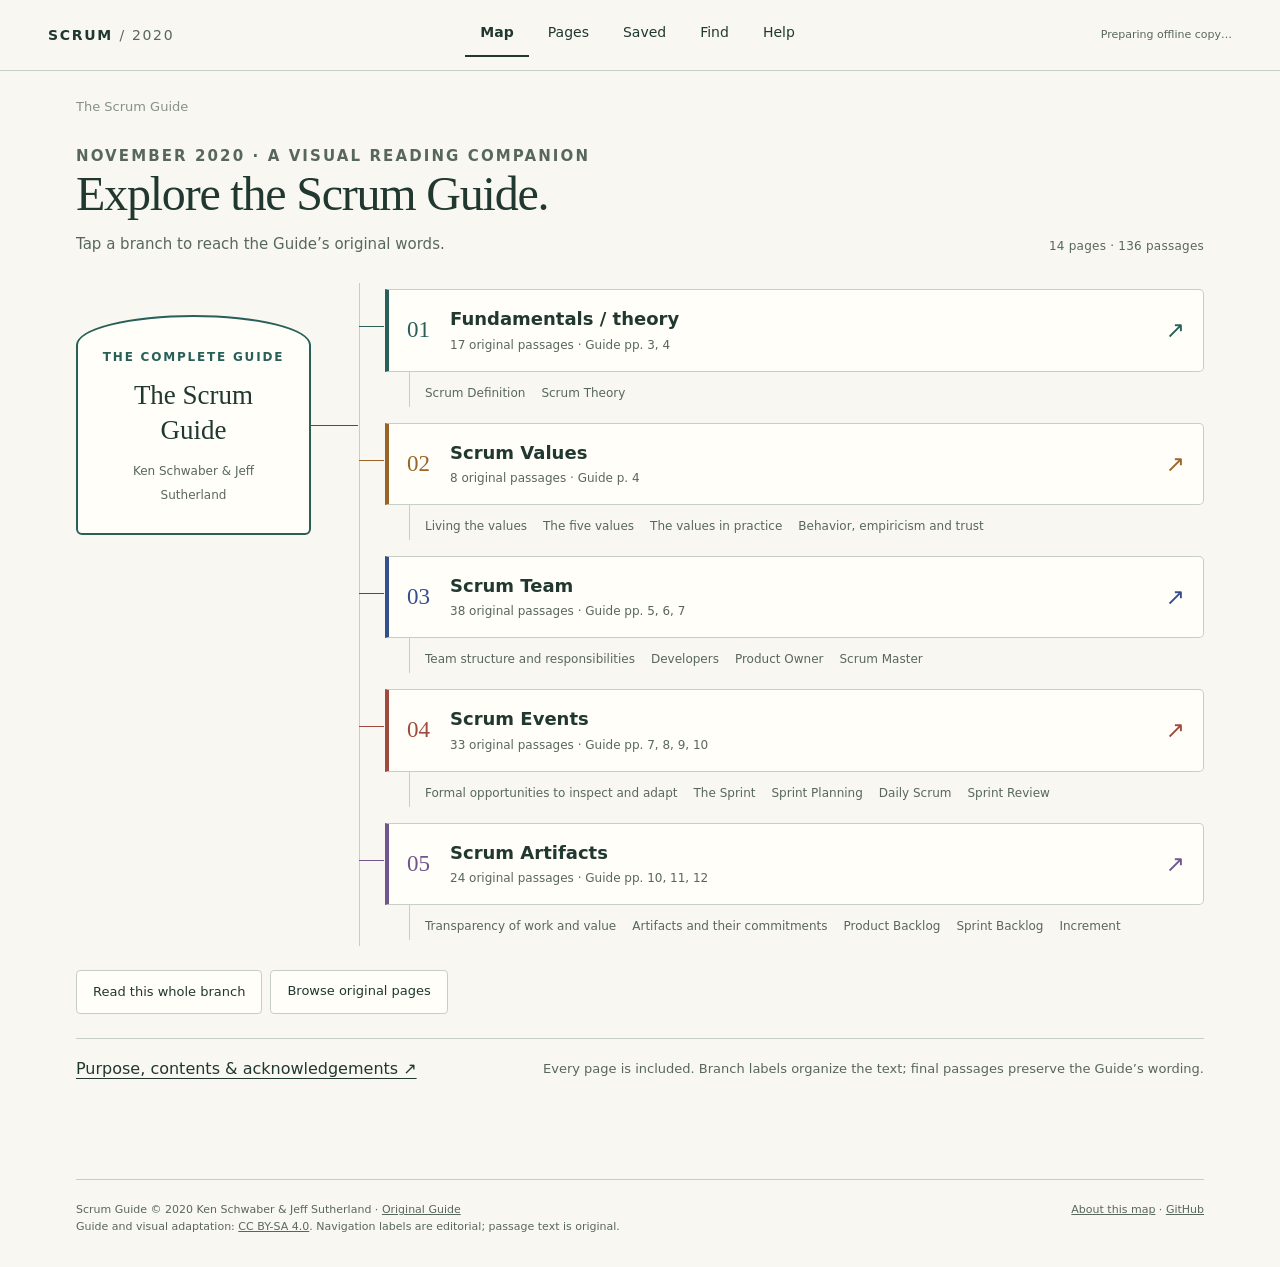
==== index.html @ f44b2cea "Publish complete Scrum Guide mind map with offline study notes" ====
<!doctype html><html lang="en"><head><meta charset="utf-8"><meta name="viewport" content="width=device-width,initial-scale=1"><meta name="theme-color" content="#20382f"><meta name="description" content="Explore every paragraph of the November 2020 Scrum Guide through a visual mind map. Save passages and notes on your phone."><title>The Scrum Guide · Mind map</title><link rel="icon" href="icon.svg" type="image/svg+xml"><link rel="manifest" href="manifest.webmanifest"><style>:root{--ink:#20382f;--muted:#58675e;--paper:#f8f7f1;--line:#c7cfc5;--accent:#286059;--white:#fffef9;font-family:system-ui,-apple-system,BlinkMacSystemFont,"Segoe UI",sans-serif;color:var(--ink);background:var(--paper);font-synthesis:none}*{box-sizing:border-box}body{margin:0;font-size:16px;line-height:1.5}a{color:inherit;text-decoration:none}button,input,textarea{font:inherit}button,a,summary{-webkit-tap-highlight-color:transparent}button,.button{cursor:pointer;min-height:44px;padding:10px 16px;background:var(--white);color:var(--ink);border:1px solid var(--line);border-radius:4px}button:hover,.button:hover{background:#edf1e9}button:disabled{opacity:.5;cursor:default}a:focus-visible,button:focus-visible,summary:focus-visible,input:focus-visible,textarea:focus-visible{outline:3px solid #d89832;outline-offset:3px}header{background:var(--paper);border-bottom:1px solid var(--line);position:sticky;top:0;z-index:5}.topbar{max-width:1240px;margin:auto;padding:13px 28px;display:flex;gap:24px;align-items:center;justify-content:space-between}.brand{font-weight:760;letter-spacing:.12em;font-size:14px;white-space:nowrap}.brand span{font-weight:400;color:var(--muted)}nav{display:flex;gap:4px}nav a{padding:9px 15px;font-size:14px;border-bottom:2px solid transparent;min-height:44px}nav a.active{border-color:var(--ink);font-weight:700}.status{font-size:11px;white-space:nowrap;color:var(--muted)}main{max-width:1184px;margin:auto;padding:26px 28px 80px;min-height:75vh}.breadcrumbs{display:flex;gap:8px;align-items:center;flex-wrap:wrap;color:var(--muted);font-size:13px;margin-bottom:28px}.breadcrumbs a{padding:5px 0;text-decoration:underline;text-underline-offset:3px}.breadcrumbs span{opacity:.7}.eyebrow{text-transform:uppercase;letter-spacing:.14em;font-size:11px;font-weight:750;color:var(--accent);margin:0 0 10px}h1,h2,h3,p{margin-top:0}h1{font-family:Georgia,"Times New Roman",serif;font-weight:400;font-size:clamp(30px,4vw,48px);line-height:1.12;margin-bottom:12px;letter-spacing:-.025em}h2{font-size:22px;line-height:1.3;font-weight:650}h3{font-size:17px;line-height:1.35}p{margin-bottom:16px}.intro{display:flex;justify-content:space-between;align-items:flex-end;gap:28px;margin-bottom:28px}.intro p{color:var(--muted);max-width:600px;margin-bottom:0;font-size:15px}.small{font-size:13px;color:var(--muted)}.meta{font-size:12px;letter-spacing:.02em;color:var(--muted)}.map{display:grid;grid-template-columns:235px 1fr;align-items:start;gap:48px;position:relative}.hub{position:sticky;top:110px;border:2px solid var(--accent);padding:27px 22px;background:var(--white);border-radius:50% 50% 6px 6px / 30px 30px 6px 6px;text-align:center;margin-top:32px}.hub::after{content:"";position:absolute;top:50%;left:100%;width:49px;border-top:1px solid var(--accent)}.hub h2{font-family:Georgia,serif;font-size:27px;font-weight:400;margin:10px 0}.hub .sub{font-size:12px;color:var(--muted)}.hub-number{font-size:12px;letter-spacing:.15em;font-weight:700;color:var(--accent)}.limbs{border-left:1px solid var(--line);padding:6px 0 6px 25px;display:grid;gap:16px;position:relative}.limb{position:relative;min-width:0;--branch:var(--accent)}.limb::before{content:"";position:absolute;width:25px;left:-26px;top:33px;border-top:1px solid var(--branch)}.node{display:flex;gap:16px;align-items:center;background:var(--white);border:1px solid var(--line);border-left:4px solid var(--branch);padding:17px 18px;min-height:70px;transition:background .15s;border-radius:0 5px 5px 0}.node:hover{background:#edf1e9}.node-title{display:block;font-size:18px;font-weight:650;line-height:1.3}.node-meta{display:block;font-size:12px;color:var(--muted);margin-top:5px}.node .arrow{margin-left:auto;color:var(--branch);font-size:23px;flex:none}.node-num{font-family:Georgia,serif;font-size:23px;color:var(--branch);min-width:27px}.preview{display:flex;gap:0 16px;flex-wrap:wrap;border-left:1px solid var(--line);margin-left:24px;padding:8px 0 0 15px}.preview a{font-size:12px;color:var(--muted);padding:4px 0;border-bottom:1px solid transparent}.preview a:hover{border-color:currentColor}.toolbar{display:flex;flex-wrap:wrap;gap:8px;align-items:center;margin:24px 0}.toolbar button,.toolbar .button{font-size:13px}.toolbar .primary{background:var(--ink);color:white;border-color:var(--ink)}.aside-link{padding:18px 0;margin-top:24px;border-top:1px solid var(--line);display:flex;justify-content:space-between;gap:20px;align-items:center}.aside-link a{text-decoration:underline;text-underline-offset:4px}.aside-link p{margin:0;max-width:700px}.reading{max-width:800px;margin:0 auto}.quote{margin:20px 0 24px;border-left:3px solid var(--accent);padding:26px 28px;background:var(--white);font-family:Georgia,"Times New Roman",serif;font-size:22px;line-height:1.65;white-space:pre-line;overflow-wrap:anywhere}.quote.frontmatter{font-family:inherit;font-size:15px;line-height:1.75}.source-line{display:flex;align-items:center;justify-content:space-between;gap:15px;flex-wrap:wrap;font-size:12px;color:var(--muted);margin:18px 0}.source-line a{text-decoration:underline;text-underline-offset:3px}.leaf-flow{display:flex;gap:8px;justify-content:space-between;margin:28px 0}.leaf-flow a{font-size:13px}.note-box{border-top:1px solid var(--line);padding-top:24px;margin-top:26px}.note-box label{display:block;font-size:15px;font-weight:650;margin:0 0 9px}textarea{width:100%;min-height:115px;resize:vertical;padding:14px;border:1px solid var(--line);border-radius:4px;color:var(--ink);background:var(--white);line-height:1.5}.note-box .small{margin:8px 0}.readall{margin-top:24px}.readall details{border-left:1px solid var(--line);padding-left:18px;margin:12px 0}.readall summary{cursor:pointer;font-weight:650;min-height:44px;padding:10px 0;color:var(--accent)}.readall .quote{font-size:18px;margin:12px 0;padding:18px 22px}.readall h3{margin:15px 0 5px}.passage{padding:10px 0 18px}.passage .source-line{margin:8px 0}.page-grid{display:grid;grid-template-columns:repeat(4,1fr);gap:12px;margin:28px 0}.page-grid a{border:1px solid var(--line);background:var(--white);min-height:95px;padding:18px;display:flex;flex-direction:column;justify-content:space-between}.page-grid strong{font:32px Georgia,serif}.page-grid span{font-size:12px;color:var(--muted)}.page-text{font-family:Georgia,serif;font-size:18px;line-height:1.7;white-space:pre-wrap;overflow-wrap:anywhere;background:var(--white);padding:25px;border-top:2px solid var(--accent)}.saved-row{border-top:1px solid var(--line);padding:20px 0}.saved-row a{text-decoration:underline;text-underline-offset:3px}.saved-row p{white-space:pre-wrap;margin:12px 0 0}.saved-row .note{color:var(--accent);background:#eef2e9;padding:14px}.saved-row .excerpt{font-family:Georgia,serif;font-size:17px}.searchbox{display:flex;gap:10px;margin:24px 0}input[type=search]{width:100%;min-height:52px;padding:12px 15px;border:1px solid var(--line);background:var(--white);border-radius:4px}.notice{padding:16px 18px;border-left:3px solid var(--accent);background:#eef2e9;font-size:14px;max-width:850px}.footer{border-top:1px solid var(--line);max-width:1128px;margin:0 auto;padding:22px 0 32px;font-size:11px;color:var(--muted);display:flex;gap:20px;justify-content:space-between}.footer p{margin:0;max-width:750px}.footer a{text-decoration:underline}.help details{border-bottom:1px solid var(--line);padding:18px 0}.help summary{cursor:pointer;font-weight:650;min-height:40px}.help p{font-size:15px;max-width:800px}.help a{text-decoration:underline}.toast{position:fixed;bottom:20px;left:50%;transform:translateX(-50%);max-width:90vw;padding:13px 20px;background:var(--ink);color:white;border-radius:5px;z-index:10;font-size:14px}.empty{padding:35px 0}.visually-hidden{position:absolute;width:1px;height:1px;overflow:hidden;clip:rect(0,0,0,0)}[hidden]{display:none!important}
@media(min-width:950px){.home-map .preview{display:flex}.home-map .node{min-height:76px}.home-map .limb::before{top:37px}}
@media(max-width:700px){.topbar{padding:9px 15px;gap:10px;flex-wrap:wrap}.brand{font-size:12px}.topbar .status{margin-left:auto}nav{order:3;width:100%;justify-content:space-between}nav a{padding:8px 12px;font-size:13px}main{padding:20px 18px 50px}.breadcrumbs{font-size:11px;gap:6px;margin-bottom:23px}h1{font-size:34px}.intro{display:block;margin-bottom:20px}.intro p{font-size:14px}.map{display:block}.hub{position:relative;top:auto;margin:0 0 0 24px;padding:17px 20px;text-align:left;border-radius:3px;max-width:none}.hub::after{top:100%;left:22px;height:22px;width:0;border-left:1px solid var(--accent);border-top:0}.hub h2{font-size:23px;margin:3px 0}.hub-number{font-size:10px}.limbs{margin:21px 0 0 46px;padding-left:21px;gap:14px}.limb::before{left:-22px;width:21px;top:29px}.node{padding:13px 12px;gap:10px;min-height:62px}.node-title{font-size:16px}.node-num{font-size:19px;min-width:22px}.node-meta{font-size:11px}.preview{margin-left:12px;padding:5px 0 0 12px;gap:0 12px}.preview a{font-size:11px;padding:4px 0}.quote{padding:20px 20px;font-size:20px;line-height:1.65}.aside-link{display:block}.aside-link p{margin-top:9px}.page-grid{grid-template-columns:repeat(3,1fr);gap:8px}.page-grid a{min-height:84px;padding:12px}.page-grid strong{font-size:27px}.page-text{font-size:17px;padding:18px;line-height:1.65}.footer{margin:0 18px;padding-bottom:28px;display:block}.footer>p+div{margin-top:12px}.source-line{gap:8px}.readall details{padding-left:12px}.readall .quote{padding:15px;font-size:18px}.leaf-flow{gap:12px}.leaf-flow a{flex:1}.toolbar{gap:7px}.toolbar button,.toolbar .button{padding:10px 12px}.intro .meta{display:block;margin-top:12px}}
@media(prefers-reduced-motion:reduce){*{scroll-behavior:auto!important;transition:none!important}}@media print{header,.breadcrumbs,.toolbar,.note-box,.leaf-flow,.footer,.source-line button,.source-line a,.toast{display:none!important}body{background:white;color:#111}main{padding:0;max-width:none}.quote{background:white;font-size:12pt;break-inside:avoid;padding:8pt 14pt;margin:8pt 0}.readall details{display:block;border-color:#aaa}.readall summary{font-size:14pt;list-style:none}.readall .quote{font-size:11pt}.passage{break-inside:avoid}h1{font-size:28pt}.map{display:block}.hub{position:static}.limbs{margin-left:25pt}.node{break-inside:avoid}.page-text{font-size:11pt}a{text-decoration:none}}

@media(max-width:700px){.home-intro .eyebrow{display:none}.home-intro h1{font-size:29px}.home-intro{margin-bottom:17px}.home-map .hub{padding:12px 16px}.home-map .hub-number,.home-map .sub,.home-map .preview{display:none}.home-map .node-num{font-size:17px;min-width:18px}.home-map .node-title{font-size:16px}.home-map .limbs{margin-left:23px;padding-left:18px;gap:11px}.home-map .hub{margin-left:3px}.home-map .hub::after{left:19px}.home-map .limb::before{width:18px;left:-19px}.home-map .node-meta{font-size:10px}.home-map .node{gap:8px;padding:11px 10px}.home-map .hub h2{font-size:22px}main:has(.home-map)>.breadcrumbs{display:none}}
</style></head><body><header><div class="topbar"><a href="#home" class="brand">SCRUM <span>/ 2020</span></a><nav aria-label="Main navigation"><a href="#home">Map</a><a href="#pages">Pages</a><a href="#saved">Saved<span id="saved-count"></span></a><a href="#search">Find</a><a href="#help">Help</a></nav><span class="status" id="offline-status" role="status">Preparing offline copy…</span></div></header><main id="main" tabindex="-1"></main><noscript><p>This mind map needs JavaScript. <a href="https://scrumguides.org/scrum-guide.html">Read the official Guide here.</a></p></noscript><footer class="footer"><p>Scrum Guide © 2020 Ken Schwaber & Jeff Sutherland · <a href="https://scrumguides.org/">Original Guide</a><br>Guide and visual adaptation: <a href="https://creativecommons.org/licenses/by-sa/4.0/">CC BY-SA 4.0</a>. Navigation labels are editorial; passage text is original.</p><div><a href="#help">About this map</a> · <a href="https://github.com/himansh1/scrum-guide-map">GitHub</a></div></footer><input type="file" id="import-file" accept="application/json,.json" hidden><div id="toast" class="toast" role="status" hidden></div><script type="application/json" id="guide-data">{"nodes":{"b012":{"id":"b012","title":"A lightweight framework for complex problems","text":"Scrum is a lightweight framework that helps people, teams and organizations generate value through adaptive solutions for complex problems.","pages":[3],"refs":["b012"],"kind":"text","parent":"scrum-definition","color":"#286059","leafCount":1},"b013":{"id":"b013","title":"The Scrum Master’s environment","text":"In a nutshell, Scrum requires a Scrum Master to foster an environment where:","pages":[3],"refs":["b013"],"kind":"text","parent":"scrum-in-a-nutshell","color":"#286059","leafCount":1},"b014":{"id":"b014","title":"1 · Order the Product Backlog","text":"1. A Product Owner orders the work for a complex problem into a Product Backlog.","pages":[3],"refs":["b014"],"kind":"text","parent":"scrum-in-a-nutshell","color":"#286059","leafCount":1},"b015":{"id":"b015","title":"2 · Create an Increment in a Sprint","text":"2. The Scrum Team turns a selection of the work into an Increment of value during a Sprint.","pages":[3],"refs":["b015"],"kind":"text","parent":"scrum-in-a-nutshell","color":"#286059","leafCount":1},"b016":{"id":"b016","title":"3 · Inspect and adjust","text":"3. The Scrum Team and its stakeholders inspect the results and adjust for the next Sprint.","pages":[3],"refs":["b016"],"kind":"text","parent":"scrum-in-a-nutshell","color":"#286059","leafCount":1},"b017":{"id":"b017","title":"4 · Repeat","text":"4. Repeat","pages":[3],"refs":["b017"],"kind":"text","parent":"scrum-in-a-nutshell","color":"#286059","leafCount":1},"scrum-in-a-nutshell":{"id":"scrum-in-a-nutshell","title":"Scrum in a nutshell","children":["b013","b014","b015","b016","b017"],"refs":[],"parent":"scrum-definition","color":"#286059","pages":[3],"leafCount":5},"b018":{"id":"b018","title":"Simple and purposefully incomplete","text":"Scrum is simple. Try it as is and determine if its philosophy, theory, and structure help to achieve goals and create value. The Scrum framework is purposefully incomplete, only defining the parts required to implement Scrum theory. Scrum is built upon by the collective intelligence of the people using it. Rather than provide people with detailed instructions, the rules of Scrum guide their relationships and interactions.","pages":[3],"refs":["b018"],"kind":"text","parent":"scrum-definition","color":"#286059","leafCount":1},"b019":{"id":"b019","title":"Processes, techniques and methods","text":"Various processes, techniques and methods can be employed within the framework. Scrum wraps around existing practices or renders them unnecessary. Scrum makes visible the relative efficacy of current management, environment, and work techniques, so that improvements can be made.","pages":[3],"refs":["b019"],"kind":"text","parent":"scrum-definition","color":"#286059","leafCount":1},"scrum-definition":{"id":"scrum-definition","title":"Scrum Definition","children":["b012","scrum-in-a-nutshell","b018","b019"],"refs":["b011"],"parent":"fundamentals","color":"#286059","pages":[3],"leafCount":8},"b021":{"id":"b021","title":"Empiricism and lean thinking","text":"Scrum is founded on empiricism and lean thinking. Empiricism asserts that knowledge comes from experience and making decisions based on what is observed. Lean thinking reduces waste and focuses on the essentials.","pages":[3],"refs":["b021"],"kind":"text","parent":"scrum-theory","color":"#286059","leafCount":1},"b022":{"id":"b022","title":"Iterative and incremental work","text":"Scrum employs an iterative, incremental approach to optimize predictability and to control risk. Scrum engages groups of people who collectively have all the skills and expertise to do the work and share or acquire such skills as needed.","pages":[3],"refs":["b022"],"kind":"text","parent":"scrum-theory","color":"#286059","leafCount":1},"b023":{"id":"b023","title":"Events and the three pillars","text":"Scrum combines four formal events for inspection and adaptation within a containing event, the Sprint. These events work because they implement the empirical Scrum pillars of transparency, inspection, and adaptation.","pages":[3],"refs":["b023"],"kind":"text","parent":"scrum-theory","color":"#286059","leafCount":1},"b025":{"id":"b025","title":"Visibility of work and artifacts","text":"The emergent process and work must be visible to those performing the work as well as those receiving the work. With Scrum, important decisions are based on the perceived state of its three formal artifacts. Artifacts that have low transparency can lead to decisions that diminish value and increase risk.","pages":[3],"refs":["b025"],"kind":"text","parent":"transparency","color":"#286059","leafCount":1},"b026":{"id":"b026","title":"Transparency enables inspection","text":"Transparency enables inspection. Inspection without transparency is misleading and wasteful.","pages":[4],"refs":["b026"],"kind":"text","parent":"transparency","color":"#286059","leafCount":1},"transparency":{"id":"transparency","title":"Transparency","children":["b025","b026"],"refs":["b024"],"parent":"scrum-theory","color":"#286059","pages":[3,4],"leafCount":2},"b028":{"id":"b028","title":"Inspect artifacts and progress","text":"The Scrum artifacts and the progress toward agreed goals must be inspected frequently and diligently to detect potentially undesirable variances or problems. To help with inspection, Scrum provides cadence in the form of its five events.","pages":[4],"refs":["b028"],"kind":"text","parent":"inspection","color":"#286059","leafCount":1},"b029":{"id":"b029","title":"Inspection enables adaptation","text":"Inspection enables adaptation. Inspection without adaptation is considered pointless. Scrum events are designed to provoke change.","pages":[4],"refs":["b029"],"kind":"text","parent":"inspection","color":"#286059","leafCount":1},"inspection":{"id":"inspection","title":"Inspection","children":["b028","b029"],"refs":["b027"],"parent":"scrum-theory","color":"#286059","pages":[4],"leafCount":2},"b031":{"id":"b031","title":"Adjust as soon as possible","text":"If any aspects of a process deviate outside acceptable limits or if the resulting product is unacceptable, the process being applied or the materials being produced must be adjusted. The adjustment must be made as soon as possible to minimize further deviation.","pages":[4],"refs":["b031"],"kind":"text","parent":"adaptation","color":"#286059","leafCount":1},"b032":{"id":"b032","title":"Empowerment and self-management","text":"Adaptation becomes more difficult when the people involved are not empowered or self-managing. A Scrum Team is expected to adapt the moment it learns anything new through inspection.","pages":[4],"refs":["b032"],"kind":"text","parent":"adaptation","color":"#286059","leafCount":1},"adaptation":{"id":"adaptation","title":"Adaptation","children":["b031","b032"],"refs":["b030"],"parent":"scrum-theory","color":"#286059","pages":[4],"leafCount":2},"scrum-theory":{"id":"scrum-theory","title":"Scrum Theory","children":["b021","b022","b023","transparency","inspection","adaptation"],"refs":["b020"],"parent":"fundamentals","color":"#286059","pages":[3,4],"leafCount":9},"fundamentals":{"id":"fundamentals","title":"Fundamentals / theory","children":["scrum-definition","scrum-theory"],"refs":[],"color":"#286059","parent":"home","pages":[3,4],"leafCount":17},"b036-1":{"id":"b036-1","title":"Commitment","text":"The Scrum Team commits to achieving its goals and to supporting each other.","pages":[4],"refs":["b036"],"slice":0,"parent":"the-values-in-practice","color":"#9b6427","leafCount":1},"b036-2":{"id":"b036-2","title":"Focus","text":"Their primary focus is on the work of the Sprint to make the best possible progress toward these goals.","pages":[4],"refs":["b036"],"slice":1,"parent":"the-values-in-practice","color":"#9b6427","leafCount":1},"b036-3":{"id":"b036-3","title":"Openness","text":"The Scrum Team and its stakeholders are open about the work and the challenges.","pages":[4],"refs":["b036"],"slice":2,"parent":"the-values-in-practice","color":"#9b6427","leafCount":1},"b036-4":{"id":"b036-4","title":"Respect","text":"Scrum Team members respect each other to be capable, independent people, and are respected as such by the people with whom they work.","pages":[4],"refs":["b036"],"slice":3,"parent":"the-values-in-practice","color":"#9b6427","leafCount":1},"b036-5":{"id":"b036-5","title":"Courage","text":"The Scrum Team members have the courage to do the right thing, to work on tough problems.","pages":[4],"refs":["b036"],"slice":4,"parent":"the-values-in-practice","color":"#9b6427","leafCount":1},"b034":{"id":"b034","title":"Living the values","text":"Successful use of Scrum depends on people becoming more proficient in living five values:","pages":[4],"refs":["b034"],"kind":"text","parent":"scrum-values","color":"#9b6427","leafCount":1},"b035":{"id":"b035","title":"The five values","text":"Commitment, Focus, Openness, Respect, and Courage","pages":[4],"refs":["b035"],"kind":"text","parent":"scrum-values","color":"#9b6427","leafCount":1},"the-values-in-practice":{"id":"the-values-in-practice","title":"The values in practice","children":["b036-1","b036-2","b036-3","b036-4","b036-5"],"refs":[],"parent":"scrum-values","color":"#9b6427","pages":[4],"leafCount":5},"b037":{"id":"b037","title":"Behavior, empiricism and trust","text":"These values give direction to the Scrum Team with regard to their work, actions, and behavior. The decisions that are made, the steps taken, and the way Scrum is used should reinforce these values, not diminish or undermine them. The Scrum Team members learn and explore the values as they work with the Scrum events and artifacts. When these values are embodied by the Scrum Team and the people they work with, the empirical Scrum pillars of transparency, inspection, and adaptation come to life building trust.","pages":[4],"refs":["b037"],"kind":"text","parent":"scrum-values","color":"#9b6427","leafCount":1},"scrum-values":{"id":"scrum-values","title":"Scrum Values","children":["b034","b035","the-values-in-practice","b037"],"refs":["b033"],"color":"#9b6427","parent":"home","pages":[4],"leafCount":8},"b045":{"id":"b045","title":"Who the Developers are","text":"Developers are the people in the Scrum Team that are committed to creating any aspect of a usable Increment each Sprint.","pages":[5],"refs":["b045"],"kind":"text","parent":"developers","color":"#344f8e","leafCount":1},"b046":{"id":"b046","title":"Skills vary; accountabilities remain","text":"The specific skills needed by the Developers are often broad and will vary with the domain of work. However, the Developers are always accountable for:","pages":[5],"refs":["b046"],"kind":"text","parent":"developers-accountabilities","color":"#344f8e","leafCount":1},"b047":{"id":"b047","title":"Create the Sprint Backlog","text":"● Creating a plan for the Sprint, the Sprint Backlog;","pages":[5],"refs":["b047"],"kind":"text","parent":"developers-accountabilities","color":"#344f8e","leafCount":1},"b048":{"id":"b048","title":"Adhere to the Definition of Done","text":"● Instilling quality by adhering to a Definition of Done;","pages":[5],"refs":["b048"],"kind":"text","parent":"developers-accountabilities","color":"#344f8e","leafCount":1},"b049":{"id":"b049","title":"Adapt toward the Sprint Goal","text":"● Adapting their plan each day toward the Sprint Goal; and,","pages":[5],"refs":["b049"],"kind":"text","parent":"developers-accountabilities","color":"#344f8e","leafCount":1},"b050":{"id":"b050","title":"Hold each other accountable","text":"● Holding each other accountable as professionals.","pages":[5],"refs":["b050"],"kind":"text","parent":"developers-accountabilities","color":"#344f8e","leafCount":1},"developers-accountabilities":{"id":"developers-accountabilities","title":"Developers’ accountabilities","children":["b046","b047","b048","b049","b050"],"refs":[],"parent":"developers","color":"#344f8e","pages":[5],"leafCount":5},"developers":{"id":"developers","title":"Developers","children":["b045","developers-accountabilities"],"refs":["b044"],"parent":"scrum-team","color":"#344f8e","pages":[5],"leafCount":6},"b052":{"id":"b052","title":"Maximize product value","text":"The Product Owner is accountable for maximizing the value of the product resulting from the work of the Scrum Team. How this is done may vary widely across organizations, Scrum Teams, and individuals.","pages":[5],"refs":["b052"],"kind":"text","parent":"product-owner","color":"#344f8e","leafCount":1},"b053":{"id":"b053","title":"Effective backlog management","text":"The Product Owner is also accountable for effective Product Backlog management, which includes:","pages":[6],"refs":["b053"],"kind":"text","parent":"product-backlog-management","color":"#344f8e","leafCount":1},"b054":{"id":"b054","title":"Communicate the Product Goal","text":"● Developing and explicitly communicating the Product Goal;","pages":[6],"refs":["b054"],"kind":"text","parent":"product-backlog-management","color":"#344f8e","leafCount":1},"b055":{"id":"b055","title":"Communicate Product Backlog items","text":"● Creating and clearly communicating Product Backlog items;","pages":[6],"refs":["b055"],"kind":"text","parent":"product-backlog-management","color":"#344f8e","leafCount":1},"b056":{"id":"b056","title":"Order Product Backlog items","text":"● Ordering Product Backlog items; and,","pages":[6],"refs":["b056"],"kind":"text","parent":"product-backlog-management","color":"#344f8e","leafCount":1},"b057":{"id":"b057","title":"Make the backlog transparent","text":"● Ensuring that the Product Backlog is transparent, visible and understood.","pages":[6],"refs":["b057"],"kind":"text","parent":"product-backlog-management","color":"#344f8e","leafCount":1},"product-backlog-management":{"id":"product-backlog-management","title":"Product Backlog management","children":["b053","b054","b055","b056","b057"],"refs":[],"parent":"product-owner","color":"#344f8e","pages":[6],"leafCount":5},"b058":{"id":"b058","title":"Delegation retains accountability","text":"The Product Owner may do the above work or may delegate the responsibility to others. Regardless, the Product Owner remains accountable.","pages":[6],"refs":["b058"],"kind":"text","parent":"authority-and-accountability","color":"#344f8e","leafCount":1},"b059":{"id":"b059","title":"Respect the Product Owner’s decisions","text":"For Product Owners to succeed, the entire organization must respect their decisions. These decisions are visible in the content and ordering of the Product Backlog, and through the inspectable Increment at the Sprint Review.","pages":[6],"refs":["b059"],"kind":"text","parent":"authority-and-accountability","color":"#344f8e","leafCount":1},"b060":{"id":"b060","title":"One person; represent stakeholders","text":"The Product Owner is one person, not a committee. The Product Owner may represent the needs of many stakeholders in the Product Backlog. Those wanting to change the Product Backlog can do so by trying to convince the Product Owner.","pages":[6],"refs":["b060"],"kind":"text","parent":"authority-and-accountability","color":"#344f8e","leafCount":1},"authority-and-accountability":{"id":"authority-and-accountability","title":"Authority and accountability","children":["b058","b059","b060"],"refs":[],"parent":"product-owner","color":"#344f8e","pages":[6],"leafCount":3},"product-owner":{"id":"product-owner","title":"Product Owner","children":["b052","product-backlog-management","authority-and-accountability"],"refs":["b051"],"parent":"scrum-team","color":"#344f8e","pages":[5,6],"leafCount":9},"b062":{"id":"b062","title":"Establish Scrum","text":"The Scrum Master is accountable for establishing Scrum as defined in the Scrum Guide. They do this by helping everyone understand Scrum theory and practice, both within the Scrum Team and the organization.","pages":[6],"refs":["b062"],"kind":"text","parent":"purpose-and-leadership","color":"#344f8e","leafCount":1},"b063":{"id":"b063","title":"Enable team effectiveness","text":"The Scrum Master is accountable for the Scrum Team’s effectiveness. They do this by enabling the Scrum Team to improve its practices, within the Scrum framework.","pages":[6],"refs":["b063"],"kind":"text","parent":"purpose-and-leadership","color":"#344f8e","leafCount":1},"b064":{"id":"b064","title":"True leaders who serve","text":"Scrum Masters are true leaders who serve the Scrum Team and the larger organization.","pages":[6],"refs":["b064"],"kind":"text","parent":"purpose-and-leadership","color":"#344f8e","leafCount":1},"purpose-and-leadership":{"id":"purpose-and-leadership","title":"Purpose and leadership","children":["b062","b063","b064"],"refs":[],"parent":"scrum-master","color":"#344f8e","pages":[6],"leafCount":3},"b065":{"id":"b065","title":"Ways to serve the Scrum Team","text":"The Scrum Master serves the Scrum Team in several ways, including:","pages":[6],"refs":["b065"],"kind":"text","parent":"service-to-the-scrum-team","color":"#344f8e","leafCount":1},"b066":{"id":"b066","title":"Coach self-management","text":"● Coaching the team members in self-management and cross-functionality;","pages":[6],"refs":["b066"],"kind":"text","parent":"service-to-the-scrum-team","color":"#344f8e","leafCount":1},"b067":{"id":"b067","title":"Focus on high-value, Done Increments","text":"● Helping the Scrum Team focus on creating high-value Increments that meet the Definition of Done;","pages":[6],"refs":["b067"],"kind":"text","parent":"service-to-the-scrum-team","color":"#344f8e","leafCount":1},"b068":{"id":"b068","title":"Cause removal of impediments","text":"● Causing the removal of impediments to the Scrum Team’s progress; and,","pages":[6],"refs":["b068"],"kind":"text","parent":"service-to-the-scrum-team","color":"#344f8e","leafCount":1},"b069":{"id":"b069","title":"Ensure effective events","text":"● Ensuring that all Scrum events take place and are positive, productive, and kept within the timebox.","pages":[6],"refs":["b069"],"kind":"text","parent":"service-to-the-scrum-team","color":"#344f8e","leafCount":1},"service-to-the-scrum-team":{"id":"service-to-the-scrum-team","title":"Service to the Scrum Team","children":["b065","b066","b067","b068","b069"],"refs":[],"parent":"scrum-master","color":"#344f8e","pages":[6],"leafCount":5},"b070":{"id":"b070","title":"Ways to serve the Product Owner","text":"The Scrum Master serves the Product Owner in several ways, including:","pages":[6],"refs":["b070"],"kind":"text","parent":"service-to-the-product-owner","color":"#344f8e","leafCount":1},"b071":{"id":"b071","title":"Product Goal and backlog techniques","text":"● Helping find techniques for effective Product Goal definition and Product Backlog management;","pages":[7],"refs":["b071"],"kind":"text","parent":"service-to-the-product-owner","color":"#344f8e","leafCount":1},"b072":{"id":"b072","title":"Clear and concise backlog items","text":"● Helping the Scrum Team understand the need for clear and concise Product Backlog items;","pages":[7],"refs":["b072"],"kind":"text","parent":"service-to-the-product-owner","color":"#344f8e","leafCount":1},"b073":{"id":"b073","title":"Empirical product planning","text":"● Helping establish empirical product planning for a complex environment; and,","pages":[7],"refs":["b073"],"kind":"text","parent":"service-to-the-product-owner","color":"#344f8e","leafCount":1},"b074":{"id":"b074","title":"Stakeholder collaboration","text":"● Facilitating stakeholder collaboration as requested or needed.","pages":[7],"refs":["b074"],"kind":"text","parent":"service-to-the-product-owner","color":"#344f8e","leafCount":1},"service-to-the-product-owner":{"id":"service-to-the-product-owner","title":"Service to the Product Owner","children":["b070","b071","b072","b073","b074"],"refs":[],"parent":"scrum-master","color":"#344f8e","pages":[6,7],"leafCount":5},"b075":{"id":"b075","title":"Ways to serve the organization","text":"The Scrum Master serves the organization in several ways, including:","pages":[7],"refs":["b075"],"kind":"text","parent":"service-to-the-organization","color":"#344f8e","leafCount":1},"b076":{"id":"b076","title":"Lead, train and coach","text":"● Leading, training, and coaching the organization in its Scrum adoption;","pages":[7],"refs":["b076"],"kind":"text","parent":"service-to-the-organization","color":"#344f8e","leafCount":1},"b077":{"id":"b077","title":"Advise Scrum implementations","text":"● Planning and advising Scrum implementations within the organization;","pages":[7],"refs":["b077"],"kind":"text","parent":"service-to-the-organization","color":"#344f8e","leafCount":1},"b078":{"id":"b078","title":"Enable an empirical approach","text":"● Helping employees and stakeholders understand and enact an empirical approach for complex work; and,","pages":[7],"refs":["b078"],"kind":"text","parent":"service-to-the-organization","color":"#344f8e","leafCount":1},"b079":{"id":"b079","title":"Remove stakeholder barriers","text":"● Removing barriers between stakeholders and Scrum Teams.","pages":[7],"refs":["b079"],"kind":"text","parent":"service-to-the-organization","color":"#344f8e","leafCount":1},"service-to-the-organization":{"id":"service-to-the-organization","title":"Service to the organization","children":["b075","b076","b077","b078","b079"],"refs":[],"parent":"scrum-master","color":"#344f8e","pages":[7],"leafCount":5},"scrum-master":{"id":"scrum-master","title":"Scrum Master","children":["purpose-and-leadership","service-to-the-scrum-team","service-to-the-product-owner","service-to-the-organization"],"refs":["b061"],"parent":"scrum-team","color":"#344f8e","pages":[6,7],"leafCount":18},"b039":{"id":"b039","title":"One cohesive team","text":"The fundamental unit of Scrum is a small team of people, a Scrum Team. The Scrum Team consists of one Scrum Master, one Product Owner, and Developers. Within a Scrum Team, there are no sub-teams or hierarchies. It is a cohesive unit of professionals focused on one objective at a time, the Product Goal.","pages":[5],"refs":["b039"],"kind":"text","parent":"team-structure-and-responsibilities","color":"#344f8e","leafCount":1},"b040":{"id":"b040","title":"Cross-functional and self-managing","text":"Scrum Teams are cross-functional, meaning the members have all the skills necessary to create value each Sprint. They are also self-managing, meaning they internally decide who does what, when, and how.","pages":[5],"refs":["b040"],"kind":"text","parent":"team-structure-and-responsibilities","color":"#344f8e","leafCount":1},"b041":{"id":"b041","title":"Team size and multiple teams","text":"The Scrum Team is small enough to remain nimble and large enough to complete significant work within a Sprint, typically 10 or fewer people. In general, we have found that smaller teams communicate better and are more productive. If Scrum Teams become too large, they should consider reorganizing into multiple cohesive Scrum Teams, each focused on the same product. Therefore, they should share the same Product Goal, Product Backlog, and Product Owner.","pages":[5],"refs":["b041"],"kind":"text","parent":"team-structure-and-responsibilities","color":"#344f8e","leafCount":1},"b042":{"id":"b042","title":"All product-related activities","text":"The Scrum Team is responsible for all product-related activities from stakeholder collaboration, verification, maintenance, operation, experimentation, research and development, and anything else that might be required. They are structured and empowered by the organization to manage their own work. Working in Sprints at a sustainable pace improves the Scrum Team’s focus and consistency.","pages":[5],"refs":["b042"],"kind":"text","parent":"team-structure-and-responsibilities","color":"#344f8e","leafCount":1},"b043":{"id":"b043","title":"A valuable, useful Increment","text":"The entire Scrum Team is accountable for creating a valuable, useful Increment every Sprint. Scrum defines three specific accountabilities within the Scrum Team: the Developers, the Product Owner, and the Scrum Master.","pages":[5],"refs":["b043"],"kind":"text","parent":"team-structure-and-responsibilities","color":"#344f8e","leafCount":1},"team-structure-and-responsibilities":{"id":"team-structure-and-responsibilities","title":"Team structure and responsibilities","children":["b039","b040","b041","b042","b043"],"refs":[],"parent":"scrum-team","color":"#344f8e","pages":[5],"leafCount":5},"scrum-team":{"id":"scrum-team","title":"Scrum Team","children":["team-structure-and-responsibilities","developers","product-owner","scrum-master"],"refs":["b038"],"color":"#344f8e","parent":"home","pages":[5,6,7],"leafCount":38},"b083":{"id":"b083","title":"Ideas become value","text":"Sprints are the heartbeat of Scrum, where ideas are turned into value.","pages":[7],"refs":["b083"],"kind":"text","parent":"purpose-duration-and-scope","color":"#a1493e","leafCount":1},"b084":{"id":"b084","title":"One month or less; immediate next Sprint","text":"They are fixed length events of one month or less to create consistency. A new Sprint starts immediately after the conclusion of the previous Sprint.","pages":[7],"refs":["b084"],"kind":"text","parent":"purpose-duration-and-scope","color":"#a1493e","leafCount":1},"b085":{"id":"b085","title":"All work happens within Sprints","text":"All the work necessary to achieve the Product Goal, including Sprint Planning, Daily Scrums, Sprint Review, and Sprint Retrospective, happen within Sprints.","pages":[7],"refs":["b085"],"kind":"text","parent":"purpose-duration-and-scope","color":"#a1493e","leafCount":1},"purpose-duration-and-scope":{"id":"purpose-duration-and-scope","title":"Purpose, duration and scope","children":["b083","b084","b085"],"refs":[],"parent":"the-sprint","color":"#a1493e","pages":[7],"leafCount":3},"b086":{"id":"b086","title":"The Sprint’s constraints","text":"During the Sprint:","pages":[7],"refs":["b086"],"kind":"text","parent":"during-the-sprint","color":"#a1493e","leafCount":1},"b087":{"id":"b087","title":"Protect the Sprint Goal","text":"● No changes are made that would endanger the Sprint Goal;","pages":[7],"refs":["b087"],"kind":"text","parent":"during-the-sprint","color":"#a1493e","leafCount":1},"b088":{"id":"b088","title":"Quality does not decrease","text":"● Quality does not decrease;","pages":[7],"refs":["b088"],"kind":"text","parent":"during-the-sprint","color":"#a1493e","leafCount":1},"b089":{"id":"b089","title":"Refine the Product Backlog","text":"● The Product Backlog is refined as needed; and,","pages":[7],"refs":["b089"],"kind":"text","parent":"during-the-sprint","color":"#a1493e","leafCount":1},"b090":{"id":"b090","title":"Clarify and renegotiate scope","text":"● Scope may be clarified and renegotiated with the Product Owner as more is learned.","pages":[7],"refs":["b090"],"kind":"text","parent":"during-the-sprint","color":"#a1493e","leafCount":1},"during-the-sprint":{"id":"during-the-sprint","title":"During the Sprint","children":["b086","b087","b088","b089","b090"],"refs":[],"parent":"the-sprint","color":"#a1493e","pages":[7],"leafCount":5},"b091":{"id":"b091","title":"Predictability, shorter cycles and risk","text":"Sprints enable predictability by ensuring inspection and adaptation of progress toward a Product Goal at least every calendar month. When a Sprint’s horizon is too long the Sprint Goal may become invalid, complexity may rise, and risk may increase. Shorter Sprints can be employed to generate more learning cycles and limit risk of cost and effort to a smaller time frame. Each Sprint may be considered a short project.","pages":[7,8],"refs":["b091"],"kind":"text","parent":"the-sprint","color":"#a1493e","leafCount":1},"b092":{"id":"b092","title":"Forecasting and empiricism","text":"Various practices exist to forecast progress, like burn-downs, burn-ups, or cumulative flows. While proven useful, these do not replace the importance of empiricism. In complex environments, what will happen is unknown. Only what has already happened may be used for forward-looking decision making.","pages":[8],"refs":["b092"],"kind":"text","parent":"the-sprint","color":"#a1493e","leafCount":1},"b093":{"id":"b093","title":"Cancellation authority","text":"A Sprint could be cancelled if the Sprint Goal becomes obsolete. Only the Product Owner has the authority to cancel the Sprint.","pages":[8],"refs":["b093"],"kind":"text","parent":"the-sprint","color":"#a1493e","leafCount":1},"the-sprint":{"id":"the-sprint","title":"The Sprint","children":["purpose-duration-and-scope","during-the-sprint","b091","b092","b093"],"refs":["b082"],"parent":"scrum-events","color":"#a1493e","pages":[7,8],"leafCount":11},"b095":{"id":"b095","title":"Collaborative planning","text":"Sprint Planning initiates the Sprint by laying out the work to be performed for the Sprint. This resulting plan is created by the collaborative work of the entire Scrum Team.","pages":[8],"refs":["b095"],"kind":"text","parent":"sprint-planning","color":"#a1493e","leafCount":1},"b096":{"id":"b096","title":"Preparation and invited advisers","text":"The Product Owner ensures that attendees are prepared to discuss the most important Product Backlog items and how they map to the Product Goal. The Scrum Team may also invite other people to attend Sprint Planning to provide advice.","pages":[8],"refs":["b096"],"kind":"text","parent":"sprint-planning","color":"#a1493e","leafCount":1},"b097":{"id":"b097","title":"Three planning topics","text":"Sprint Planning addresses the following topics:","pages":[8],"refs":["b097"],"kind":"text","parent":"sprint-planning","color":"#a1493e","leafCount":1},"b099":{"id":"b099","title":"Define and finalize the Sprint Goal","text":"The Product Owner proposes how the product could increase its value and utility in the current Sprint. The whole Scrum Team then collaborates to define a Sprint Goal that communicates why the Sprint is valuable to stakeholders. The Sprint Goal must be finalized prior to the end of Sprint Planning.","pages":[8],"refs":["b099"],"kind":"text","parent":"topic-one-why-is-this-sprint-valuable","color":"#a1493e","leafCount":1},"topic-one-why-is-this-sprint-valuable":{"id":"topic-one-why-is-this-sprint-valuable","title":"Topic One: Why is this Sprint valuable?","children":["b099"],"refs":["b098"],"parent":"sprint-planning","color":"#a1493e","pages":[8],"leafCount":1},"b101":{"id":"b101","title":"Developers select work","text":"Through discussion with the Product Owner, the Developers select items from the Product Backlog to include in the current Sprint. The Scrum Team may refine these items during this process, which increases understanding and confidence.","pages":[8],"refs":["b101"],"kind":"text","parent":"topic-two-what-can-be-done-this-sprint","color":"#a1493e","leafCount":1},"b102":{"id":"b102","title":"Forecast using performance, capacity and Done","text":"Selecting how much can be completed within a Sprint may be challenging. However, the more the Developers know about their past performance, their upcoming capacity, and their Definition of Done, the more confident they will be in their Sprint forecasts.","pages":[8],"refs":["b102"],"kind":"text","parent":"topic-two-what-can-be-done-this-sprint","color":"#a1493e","leafCount":1},"topic-two-what-can-be-done-this-sprint":{"id":"topic-two-what-can-be-done-this-sprint","title":"Topic Two: What can be Done this Sprint?","children":["b101","b102"],"refs":["b100"],"parent":"sprint-planning","color":"#a1493e","pages":[8],"leafCount":2},"b104":{"id":"b104","title":"Developers plan delivery","text":"For each selected Product Backlog item, the Developers plan the work necessary to create an Increment that meets the Definition of Done. This is often done by decomposing Product Backlog items into smaller work items of one day or less. How this is done is at the sole discretion of the Developers. No one else tells them how to turn Product Backlog items into Increments of value.","pages":[8],"refs":["b104"],"kind":"text","parent":"topic-three-how-will-the-chosen-work-get-done","color":"#a1493e","leafCount":1},"topic-three-how-will-the-chosen-work-get-done":{"id":"topic-three-how-will-the-chosen-work-get-done","title":"Topic Three: How will the chosen work get done?","children":["b104"],"refs":["b103"],"parent":"sprint-planning","color":"#a1493e","pages":[8],"leafCount":1},"b105":{"id":"b105","title":"The resulting Sprint Backlog","text":"The Sprint Goal, the Product Backlog items selected for the Sprint, plus the plan for delivering them are together referred to as the Sprint Backlog.","pages":[9],"refs":["b105"],"kind":"text","parent":"sprint-planning","color":"#a1493e","leafCount":1},"b106":{"id":"b106","title":"Timebox: maximum eight hours","text":"Sprint Planning is timeboxed to a maximum of eight hours for a one-month Sprint. For shorter Sprints, the event is usually shorter.","pages":[9],"refs":["b106"],"kind":"text","parent":"sprint-planning","color":"#a1493e","leafCount":1},"sprint-planning":{"id":"sprint-planning","title":"Sprint Planning","children":["b095","b096","b097","topic-one-why-is-this-sprint-valuable","topic-two-what-can-be-done-this-sprint","topic-three-how-will-the-chosen-work-get-done","b105","b106"],"refs":["b094"],"parent":"scrum-events","color":"#a1493e","pages":[8,9],"leafCount":9},"b108":{"id":"b108","title":"Inspect progress and adapt the plan","text":"The purpose of the Daily Scrum is to inspect progress toward the Sprint Goal and adapt the Sprint Backlog as necessary, adjusting the upcoming planned work.","pages":[9],"refs":["b108"],"kind":"text","parent":"daily-scrum","color":"#a1493e","leafCount":1},"b109":{"id":"b109","title":"15 minutes; Developers participate","text":"The Daily Scrum is a 15-minute event for the Developers of the Scrum Team. To reduce complexity, it is held at the same time and place every working day of the Sprint. If the Product Owner or Scrum Master are actively working on items in the Sprint Backlog, they participate as Developers.","pages":[9],"refs":["b109"],"kind":"text","parent":"daily-scrum","color":"#a1493e","leafCount":1},"b110":{"id":"b110","title":"Choose structure; create an actionable plan","text":"The Developers can select whatever structure and techniques they want, as long as their Daily Scrum focuses on progress toward the Sprint Goal and produces an actionable plan for the next day of work. This creates focus and improves self-management.","pages":[9],"refs":["b110"],"kind":"text","parent":"daily-scrum","color":"#a1493e","leafCount":1},"b111":{"id":"b111","title":"Communication and decisions","text":"Daily Scrums improve communications, identify impediments, promote quick decision-making, and consequently eliminate the need for other meetings.","pages":[9],"refs":["b111"],"kind":"text","parent":"daily-scrum","color":"#a1493e","leafCount":1},"b112":{"id":"b112","title":"Adapt throughout the day","text":"The Daily Scrum is not the only time Developers are allowed to adjust their plan. They often meet throughout the day for more detailed discussions about adapting or re-planning the rest of the Sprint’s work.","pages":[9],"refs":["b112"],"kind":"text","parent":"daily-scrum","color":"#a1493e","leafCount":1},"daily-scrum":{"id":"daily-scrum","title":"Daily Scrum","children":["b108","b109","b110","b111","b112"],"refs":["b107"],"parent":"scrum-events","color":"#a1493e","pages":[9],"leafCount":5},"b114":{"id":"b114","title":"Inspect outcome with stakeholders","text":"The purpose of the Sprint Review is to inspect the outcome of the Sprint and determine future adaptations. The Scrum Team presents the results of their work to key stakeholders and progress toward the Product Goal is discussed.","pages":[9],"refs":["b114"],"kind":"text","parent":"sprint-review","color":"#a1493e","leafCount":1},"b115":{"id":"b115","title":"Collaborate on future adaptations","text":"During the event, the Scrum Team and stakeholders review what was accomplished in the Sprint and what has changed in their environment. Based on this information, attendees collaborate on what to do next. The Product Backlog may also be adjusted to meet new opportunities. The Sprint Review is a working session and the Scrum Team should avoid limiting it to a presentation.","pages":[9],"refs":["b115"],"kind":"text","parent":"sprint-review","color":"#a1493e","leafCount":1},"b116":{"id":"b116","title":"Timebox: maximum four hours","text":"The Sprint Review is the second to last event of the Sprint and is timeboxed to a maximum of four hours for a one-month Sprint. For shorter Sprints, the event is usually shorter.","pages":[9],"refs":["b116"],"kind":"text","parent":"sprint-review","color":"#a1493e","leafCount":1},"sprint-review":{"id":"sprint-review","title":"Sprint Review","children":["b114","b115","b116"],"refs":["b113"],"parent":"scrum-events","color":"#a1493e","pages":[9],"leafCount":3},"b118":{"id":"b118","title":"Improve quality and effectiveness","text":"The purpose of the Sprint Retrospective is to plan ways to increase quality and effectiveness.","pages":[10],"refs":["b118"],"kind":"text","parent":"sprint-retrospective","color":"#a1493e","leafCount":1},"b119":{"id":"b119","title":"Inspect the last Sprint","text":"The Scrum Team inspects how the last Sprint went with regards to individuals, interactions, processes, tools, and their Definition of Done. Inspected elements often vary with the domain of work. Assumptions that led them astray are identified and their origins explored. The Scrum Team discusses what went well during the Sprint, what problems it encountered, and how those problems were (or were not) solved.","pages":[10],"refs":["b119"],"kind":"text","parent":"sprint-retrospective","color":"#a1493e","leafCount":1},"b120":{"id":"b120","title":"Address impactful improvements","text":"The Scrum Team identifies the most helpful changes to improve its effectiveness. The most impactful improvements are addressed as soon as possible. They may even be added to the Sprint Backlog for the next Sprint.","pages":[10],"refs":["b120"],"kind":"text","parent":"sprint-retrospective","color":"#a1493e","leafCount":1},"b121":{"id":"b121","title":"Timebox: maximum three hours","text":"The Sprint Retrospective concludes the Sprint. It is timeboxed to a maximum of three hours for a one-month Sprint. For shorter Sprints, the event is usually shorter.","pages":[10],"refs":["b121"],"kind":"text","parent":"sprint-retrospective","color":"#a1493e","leafCount":1},"sprint-retrospective":{"id":"sprint-retrospective","title":"Sprint Retrospective","children":["b118","b119","b120","b121"],"refs":["b117"],"parent":"scrum-events","color":"#a1493e","pages":[10],"leafCount":4},"b081":{"id":"b081","title":"Formal opportunities to inspect and adapt","text":"The Sprint is a container for all other events. Each event in Scrum is a formal opportunity to inspect and adapt Scrum artifacts. These events are specifically designed to enable the transparency required. Failure to operate any events as prescribed results in lost opportunities to inspect and adapt. Events are used in Scrum to create regularity and to minimize the need for meetings not defined in Scrum. Optimally, all events are held at the same time and place to reduce complexity.","pages":[7],"refs":["b081"],"kind":"text","parent":"scrum-events","color":"#a1493e","leafCount":1},"scrum-events":{"id":"scrum-events","title":"Scrum Events","children":["b081","the-sprint","sprint-planning","daily-scrum","sprint-review","sprint-retrospective"],"refs":["b080"],"color":"#a1493e","parent":"home","pages":[7,8,9,10],"leafCount":33},"b134":{"id":"b134","title":"Future state; target for planning","text":"The Product Goal describes a future state of the product which can serve as a target for the Scrum Team to plan against. The Product Goal is in the Product Backlog. The rest of the Product Backlog emerges to define “what” will fulfill the Product Goal.","pages":[11],"refs":["b134"],"kind":"text","parent":"commitment-product-goal","color":"#71558d","leafCount":1},"b135":{"id":"b135","title":"What is a product?","text":"A product is a vehicle to deliver value. It has a clear boundary, known stakeholders, well-defined users or customers. A product could be a service, a physical product, or something more abstract.","pages":[11],"refs":["b135"],"kind":"text","parent":"commitment-product-goal","color":"#71558d","leafCount":1},"b136":{"id":"b136","title":"One long-term objective at a time","text":"The Product Goal is the long-term objective for the Scrum Team. They must fulfill (or abandon) one objective before taking on the next.","pages":[11],"refs":["b136"],"kind":"text","parent":"commitment-product-goal","color":"#71558d","leafCount":1},"commitment-product-goal":{"id":"commitment-product-goal","title":"Commitment: Product Goal","children":["b134","b135","b136"],"refs":["b133"],"parent":"product-backlog","color":"#71558d","pages":[11],"leafCount":3},"b130":{"id":"b130","title":"An emergent, ordered list","text":"The Product Backlog is an emergent, ordered list of what is needed to improve the product. It is the single source of work undertaken by the Scrum Team.","pages":[10],"refs":["b130"],"kind":"text","parent":"product-backlog","color":"#71558d","leafCount":1},"b131":{"id":"b131","title":"Readiness and ongoing refinement","text":"Product Backlog items that can be Done by the Scrum Team within one Sprint are deemed ready for selection in a Sprint Planning event. They usually acquire this degree of transparency after refining activities. Product Backlog refinement is the act of breaking down and further defining Product Backlog items into smaller more precise items. This is an ongoing activity to add details, such as a description, order, and size. Attributes often vary with the domain of work.","pages":[10],"refs":["b131"],"kind":"text","parent":"product-backlog","color":"#71558d","leafCount":1},"b132":{"id":"b132","title":"Developers are responsible for sizing","text":"The Developers who will be doing the work are responsible for the sizing. The Product Owner may influence the Developers by helping them understand and select trade-offs.","pages":[11],"refs":["b132"],"kind":"text","parent":"product-backlog","color":"#71558d","leafCount":1},"product-backlog":{"id":"product-backlog","title":"Product Backlog","children":["b130","b131","b132","commitment-product-goal"],"refs":["b129"],"parent":"scrum-artifacts","color":"#71558d","pages":[10,11],"leafCount":6},"b141":{"id":"b141","title":"One objective; flexibility in the work","text":"The Sprint Goal is the single objective for the Sprint. Although the Sprint Goal is a commitment by the Developers, it provides flexibility in terms of the exact work needed to achieve it. The Sprint Goal also creates coherence and focus, encouraging the Scrum Team to work together rather than on separate initiatives.","pages":[11],"refs":["b141"],"kind":"text","parent":"commitment-sprint-goal","color":"#71558d","leafCount":1},"b142":{"id":"b142","title":"Create the goal; negotiate scope","text":"The Sprint Goal is created during the Sprint Planning event and then added to the Sprint Backlog. As the Developers work during the Sprint, they keep the Sprint Goal in mind. If the work turns out to be different than they expected, they collaborate with the Product Owner to negotiate the scope of the Sprint Backlog within the Sprint without affecting the Sprint Goal.","pages":[11],"refs":["b142"],"kind":"text","parent":"commitment-sprint-goal","color":"#71558d","leafCount":1},"commitment-sprint-goal":{"id":"commitment-sprint-goal","title":"Commitment: Sprint Goal","children":["b141","b142"],"refs":["b140"],"parent":"sprint-backlog","color":"#71558d","pages":[11],"leafCount":2},"b138":{"id":"b138","title":"Why, what and how","text":"The Sprint Backlog is composed of the Sprint Goal (why), the set of Product Backlog items selected for the Sprint (what), as well as an actionable plan for delivering the Increment (how).","pages":[11],"refs":["b138"],"kind":"text","parent":"sprint-backlog","color":"#71558d","leafCount":1},"b139":{"id":"b139","title":"A living plan by and for Developers","text":"The Sprint Backlog is a plan by and for the Developers. It is a highly visible, real-time picture of the work that the Developers plan to accomplish during the Sprint in order to achieve the Sprint Goal. Consequently, the Sprint Backlog is updated throughout the Sprint as more is learned. It should have enough detail that they can inspect their progress in the Daily Scrum.","pages":[11],"refs":["b139"],"kind":"text","parent":"sprint-backlog","color":"#71558d","leafCount":1},"sprint-backlog":{"id":"sprint-backlog","title":"Sprint Backlog","children":["b138","b139","commitment-sprint-goal"],"refs":["b137"],"parent":"scrum-artifacts","color":"#71558d","pages":[11],"leafCount":4},"b148":{"id":"b148","title":"The required quality measures","text":"The Definition of Done is a formal description of the state of the Increment when it meets the quality measures required for the product.","pages":[12],"refs":["b148"],"kind":"text","parent":"commitment-definition-of-done","color":"#71558d","leafCount":1},"b149":{"id":"b149","title":"When an Increment is born","text":"The moment a Product Backlog item meets the Definition of Done, an Increment is born.","pages":[12],"refs":["b149"],"kind":"text","parent":"commitment-definition-of-done","color":"#71558d","leafCount":1},"b150":{"id":"b150","title":"Unfinished work returns to the backlog","text":"The Definition of Done creates transparency by providing everyone a shared understanding of what work was completed as part of the Increment. If a Product Backlog item does not meet the Definition of Done, it cannot be released or even presented at the Sprint Review. Instead, it returns to the Product Backlog for future consideration.","pages":[12],"refs":["b150"],"kind":"text","parent":"commitment-definition-of-done","color":"#71558d","leafCount":1},"b151":{"id":"b151","title":"Organizational standards and team definition","text":"If the Definition of Done for an increment is part of the standards of the organization, all Scrum Teams must follow it as a minimum. If it is not an organizational standard, the Scrum Team must create a Definition of Done appropriate for the product.","pages":[12],"refs":["b151"],"kind":"text","parent":"commitment-definition-of-done","color":"#71558d","leafCount":1},"b152":{"id":"b152","title":"Developers and multiple teams comply","text":"The Developers are required to conform to the Definition of Done. If there are multiple Scrum Teams working together on a product, they must mutually define and comply with the same Definition of Done.","pages":[12],"refs":["b152"],"kind":"text","parent":"commitment-definition-of-done","color":"#71558d","leafCount":1},"commitment-definition-of-done":{"id":"commitment-definition-of-done","title":"Commitment: Definition of Done","children":["b148","b149","b150","b151","b152"],"refs":["b147"],"parent":"increment","color":"#71558d","pages":[12],"leafCount":5},"b144":{"id":"b144","title":"Usable, additive and verified","text":"An Increment is a concrete stepping stone toward the Product Goal. Each Increment is additive to all prior Increments and thoroughly verified, ensuring that all Increments work together. In order to provide value, the Increment must be usable.","pages":[11],"refs":["b144"],"kind":"text","parent":"increment","color":"#71558d","leafCount":1},"b145":{"id":"b145","title":"Multiple Increments; release before Review","text":"Multiple Increments may be created within a Sprint. The sum of the Increments is presented at the Sprint Review thus supporting empiricism. However, an Increment may be delivered to stakeholders prior to the end of the Sprint. The Sprint Review should never be considered a gate to releasing value.","pages":[12],"refs":["b145"],"kind":"text","parent":"increment","color":"#71558d","leafCount":1},"b146":{"id":"b146","title":"Only Done work is part of an Increment","text":"Work cannot be considered part of an Increment unless it meets the Definition of Done.","pages":[12],"refs":["b146"],"kind":"text","parent":"increment","color":"#71558d","leafCount":1},"increment":{"id":"increment","title":"Increment","children":["b144","b145","b146","commitment-definition-of-done"],"refs":["b143"],"parent":"scrum-artifacts","color":"#71558d","pages":[11,12],"leafCount":8},"b123":{"id":"b123","title":"Transparency of work and value","text":"Scrum’s artifacts represent work or value. They are designed to maximize transparency of key information. Thus, everyone inspecting them has the same basis for adaptation.","pages":[10],"refs":["b123"],"kind":"text","parent":"scrum-artifacts","color":"#71558d","leafCount":1},"b124":{"id":"b124","title":"A commitment for every artifact","text":"Each artifact contains a commitment to ensure it provides information that enhances transparency and focus against which progress can be measured:","pages":[10],"refs":["b124"],"kind":"text","parent":"artifacts-and-their-commitments","color":"#71558d","leafCount":1},"b125":{"id":"b125","title":"Product Backlog → Product Goal","text":"● For the Product Backlog it is the Product Goal.","pages":[10],"refs":["b125"],"kind":"text","parent":"artifacts-and-their-commitments","color":"#71558d","leafCount":1},"b126":{"id":"b126","title":"Sprint Backlog → Sprint Goal","text":"● For the Sprint Backlog it is the Sprint Goal.","pages":[10],"refs":["b126"],"kind":"text","parent":"artifacts-and-their-commitments","color":"#71558d","leafCount":1},"b127":{"id":"b127","title":"Increment → Definition of Done","text":"● For the Increment it is the Definition of Done.","pages":[10],"refs":["b127"],"kind":"text","parent":"artifacts-and-their-commitments","color":"#71558d","leafCount":1},"b128":{"id":"b128","title":"Reinforce empiricism and values","text":"These commitments exist to reinforce empiricism and the Scrum values for the Scrum Team and their stakeholders.","pages":[10],"refs":["b128"],"kind":"text","parent":"artifacts-and-their-commitments","color":"#71558d","leafCount":1},"artifacts-and-their-commitments":{"id":"artifacts-and-their-commitments","title":"Artifacts and their commitments","children":["b124","b125","b126","b127","b128"],"refs":[],"parent":"scrum-artifacts","color":"#71558d","pages":[10],"leafCount":5},"scrum-artifacts":{"id":"scrum-artifacts","title":"Scrum Artifacts","children":["b123","artifacts-and-their-commitments","product-backlog","sprint-backlog","increment"],"refs":["b122"],"color":"#71558d","parent":"home","pages":[10,11,12],"leafCount":24},"b003":{"id":"b003","title":"Origin and evolution","text":"We developed Scrum in the early 1990s. We wrote the first version of the Scrum Guide in 2010 to help people worldwide understand Scrum. We have evolved the Guide since then through small, functional updates. Together, we stand behind it.","pages":[1],"refs":["b003"],"kind":"text","parent":"purpose-of-the-scrum-guide","color":"#626b67","leafCount":1},"b004":{"id":"b004","title":"Every element serves a purpose","text":"The Scrum Guide contains the definition of Scrum. Each element of the framework serves a specific purpose that is essential to the overall value and results realized with Scrum. Changing the core design or ideas of Scrum, leaving out elements, or not following the rules of Scrum, covers up problems and limits the benefits of Scrum, potentially even rendering it useless.","pages":[1],"refs":["b004"],"kind":"text","parent":"purpose-of-the-scrum-guide","color":"#626b67","leafCount":1},"b005":{"id":"b005","title":"Scrum beyond software","text":"We follow the growing use of Scrum within an ever-growing complex world. We are humbled to see Scrum being adopted in many domains holding essentially complex work, beyond software product development where Scrum has its roots. As Scrum’s use spreads, developers, researchers, analysts, scientists, and other specialists do the work. We use the word “developers” in Scrum not to exclude, but to simplify. If you get value from Scrum, consider yourself included.","pages":[1],"refs":["b005"],"kind":"text","parent":"purpose-of-the-scrum-guide","color":"#626b67","leafCount":1},"b006":{"id":"b006","title":"Context-specific practices","text":"As Scrum is being used, patterns, processes, and insights that fit the Scrum framework as described in this document, may be found, applied and devised. Their description is beyond the purpose of the Scrum Guide because they are context sensitive and differ widely between Scrum uses. Such tactics for using within the Scrum framework vary widely and are described elsewhere.","pages":[1],"refs":["b006"],"kind":"text","parent":"purpose-of-the-scrum-guide","color":"#626b67","leafCount":1},"b007":{"id":"b007","title":"Authors and publication date","text":"Ken Schwaber & Jeff Sutherland November 2020","pages":[1],"refs":["b007"],"kind":"text","parent":"purpose-of-the-scrum-guide","color":"#626b67","leafCount":1},"purpose-of-the-scrum-guide":{"id":"purpose-of-the-scrum-guide","title":"Purpose of the Scrum Guide","children":["b003","b004","b005","b006","b007"],"refs":["b002"],"parent":"about","color":"#626b67","pages":[1],"leafCount":5},"b154":{"id":"b154","title":"Scrum exists in its entirety","text":"Scrum is free and offered in this Guide. The Scrum framework, as outlined herein, is immutable. While implementing only parts of Scrum is possible, the result is not Scrum. Scrum exists only in its entirety and functions well as a container for other techniques, methodologies, and practices.","pages":[13],"refs":["b154"],"kind":"text","parent":"end-note","color":"#626b67","leafCount":1},"b157":{"id":"b157","title":"People who shaped Scrum","text":"Of the thousands of people who have contributed to Scrum, we should single out those who were instrumental at the start: Jeff Sutherland worked with Jeff McKenna and John Scumniotales, and Ken Schwaber worked with Mike Smith and Chris Martin, and all of them worked together. Many others contributed in the ensuing years and without their help Scrum would not be refined as it is today.","pages":[13],"refs":["b157"],"kind":"text","parent":"people","color":"#626b67","leafCount":1},"people":{"id":"people","title":"People","children":["b157"],"refs":["b156"],"parent":"acknowledgements","color":"#626b67","pages":[13],"leafCount":1},"b159":{"id":"b159","title":"The first formal definition","text":"Ken Schwaber and Jeff Sutherland first co-presented Scrum at the OOPSLA Conference in 1995. It essentially documented the learning that Ken and Jeff gained over the previous few years and made public the first formal definition of Scrum.","pages":[13],"refs":["b159"],"kind":"text","parent":"scrum-guide-history","color":"#626b67","leafCount":1},"b160":{"id":"b160","title":"Thirty-plus years of development","text":"The Scrum Guide documents Scrum as developed, evolved, and sustained for 30-plus years by Jeff Sutherland and Ken Schwaber. Other sources provide patterns, processes, and insights that complement the Scrum framework. These may increase productivity, value, creativity, and satisfaction with the results.","pages":[13],"refs":["b160"],"kind":"text","parent":"scrum-guide-history","color":"#626b67","leafCount":1},"b161":{"id":"b161","title":"Early organizations","text":"The complete history of Scrum is described elsewhere. To honor the first places where it was tried and proven, we recognize Individual Inc., Newspage, Fidelity Investments, and IDX (now GE Medical).","pages":[13],"refs":["b161"],"kind":"text","parent":"scrum-guide-history","color":"#626b67","leafCount":1},"scrum-guide-history":{"id":"scrum-guide-history","title":"Scrum Guide History","children":["b159","b160","b161"],"refs":["b158"],"parent":"acknowledgements","color":"#626b67","pages":[13],"leafCount":3},"acknowledgements":{"id":"acknowledgements","title":"Acknowledgements","children":["people","scrum-guide-history"],"refs":["b155"],"parent":"end-note","color":"#626b67","pages":[13],"leafCount":4},"end-note":{"id":"end-note","title":"End Note","children":["b154","acknowledgements"],"refs":["b153"],"parent":"about","color":"#626b67","pages":[13],"leafCount":5},"b001":{"id":"b001","title":"Cover · November 2020","text":"Ken Schwaber & Jeff Sutherland\n\n\n\n\nThe Scrum Guide\nThe Definitive Guide to Scrum: The Rules of the Game\n\n\n\n\n               November 2020","pages":[0],"refs":["b001"],"kind":"frontmatter","parent":"about","color":"#626b67","leafCount":1},"b010":{"id":"b010","title":"Original table of contents","text":"Purpose of the Scrum Guide .......................................................................................................................... 1\nScrum Definition ............................................................................................................................................ 3\nScrum Theory ................................................................................................................................................. 3\n   Transparency ............................................................................................................................................. 3\n   Inspection .................................................................................................................................................. 4\n   Adaptation ................................................................................................................................................. 4\nScrum Values ................................................................................................................................................. 4\nScrum Team ................................................................................................................................................... 5\n   Developers ................................................................................................................................................. 5\n   Product Owner ........................................................................................................................................... 5\n   Scrum Master............................................................................................................................................. 6\nScrum Events ................................................................................................................................................. 7\n   The Sprint ................................................................................................................................................... 7\n   Sprint Planning ........................................................................................................................................... 8\n   Daily Scrum ................................................................................................................................................ 9\n   Sprint Review ............................................................................................................................................. 9\n   Sprint Retrospective ................................................................................................................................10\nScrum Artifacts.............................................................................................................................................10\n   Product Backlog .......................................................................................................................................10\n       Commitment: Product Goal .................................................................................................................11\n   Sprint Backlog ..........................................................................................................................................11\n       Commitment: Sprint Goal ....................................................................................................................11\n   Increment.................................................................................................................................................11\n       Commitment: Definition of Done ........................................................................................................12\nEnd Note ......................................................................................................................................................13\n   Acknowledgements .................................................................................................................................13\n       People ..................................................................................................................................................13\n       Scrum Guide History ............................................................................................................................13","pages":[2],"refs":["b010"],"kind":"frontmatter","parent":"about","color":"#626b67","leafCount":1},"b008":{"id":"b008","title":"Copyright · page 1","text":"© 2020 Ken Schwaber and Jeff Sutherland","pages":[1],"refs":["b008"],"kind":"text","parent":"copyright-and-license","color":"#626b67","leafCount":1},"b009":{"id":"b009","title":"Creative Commons license · page 1","text":"This publication is offered for license under the Attribution Share-Alike license of Creative Commons, accessible at https://creativecommons.org/licenses/by-sa/4.0/legalcode and also described in summary form at https://creativecommons.org/licenses/by-sa/4.0/. By utilizing this Scrum Guide, you acknowledge and agree that you have read and agree to be bound by the terms of the Attribution Share-Alike license of Creative Commons.","pages":[1],"refs":["b009"],"kind":"text","parent":"copyright-and-license","color":"#626b67","leafCount":1},"b162":{"id":"b162","title":"Copyright · page 13","text":"© 2020 Ken Schwaber and Jeff Sutherland","pages":[13],"refs":["b162"],"kind":"text","parent":"copyright-and-license","color":"#626b67","leafCount":1},"b163":{"id":"b163","title":"Creative Commons license · page 13","text":"This publication is offered for license under the Attribution Share-Alike license of Creative Commons, accessible at https://creativecommons.org/licenses/by-sa/4.0/legalcode and also described in summary form at https://creativecommons.org/licenses/by-sa/4.0/. By utilizing this Scrum Guide, you acknowledge and agree that you have read and agree to be bound by the terms of the Attribution Share-Alike license of Creative Commons.","pages":[13],"refs":["b163"],"kind":"text","parent":"copyright-and-license","color":"#626b67","leafCount":1},"copyright-and-license":{"id":"copyright-and-license","title":"Copyright and license","children":["b008","b009","b162","b163"],"refs":[],"parent":"about","color":"#626b67","pages":[1,13],"leafCount":4},"about":{"id":"about","title":"About the Guide","children":["b001","purpose-of-the-scrum-guide","b010","end-note","copyright-and-license"],"refs":[],"color":"#626b67","parent":"home","pages":[0,1,2,13],"leafCount":16},"home":{"id":"home","title":"The Scrum Guide","children":["fundamentals","scrum-values","scrum-team","scrum-events","scrum-artifacts","about"],"refs":[],"parent":null,"color":"#286059","pages":[0,1,2,3,4,5,6,7,8,9,10,11,12,13],"leafCount":136}},"pages":[{"pdfPage":1,"page":0,"text":"Ken Schwaber & Jeff Sutherland\n\n\n\n\nThe Scrum Guide\nThe Definitive Guide to Scrum: The Rules of the Game\n\n\n\n\n               November 2020"},{"pdfPage":2,"page":1,"text":"Purpose of the Scrum Guide\nWe developed Scrum in the early 1990s. We wrote the first version of the Scrum Guide in 2010 to help\npeople worldwide understand Scrum. We have evolved the Guide since then through small, functional\nupdates. Together, we stand behind it.\n\nThe Scrum Guide contains the definition of Scrum. Each element of the framework serves a specific\npurpose that is essential to the overall value and results realized with Scrum. Changing the core design\nor ideas of Scrum, leaving out elements, or not following the rules of Scrum, covers up problems and\nlimits the benefits of Scrum, potentially even rendering it useless.\n\nWe follow the growing use of Scrum within an ever-growing complex world. We are humbled to see\nScrum being adopted in many domains holding essentially complex work, beyond software product\ndevelopment where Scrum has its roots. As Scrum’s use spreads, developers, researchers, analysts,\nscientists, and other specialists do the work. We use the word “developers” in Scrum not to exclude,\nbut to simplify. If you get value from Scrum, consider yourself included.\n\nAs Scrum is being used, patterns, processes, and insights that fit the Scrum framework as described in\nthis document, may be found, applied and devised. Their description is beyond the purpose of the\nScrum Guide because they are context sensitive and differ widely between Scrum uses. Such tactics for\nusing within the Scrum framework vary widely and are described elsewhere.\n\n\n\nKen Schwaber & Jeff Sutherland November 2020\n\n\n\n\n                               © 2020 Ken Schwaber and Jeff Sutherland\n\n This publication is offered for license under the Attribution Share-Alike license of Creative Commons,\naccessible at https://creativecommons.org/licenses/by-sa/4.0/legalcode and also described in summary\n      form at https://creativecommons.org/licenses/by-sa/4.0/. By utilizing this Scrum Guide, you\n   acknowledge and agree that you have read and agree to be bound by the terms of the Attribution\n                                 Share-Alike license of Creative Commons."},{"pdfPage":3,"page":2,"text":"Purpose of the Scrum Guide .......................................................................................................................... 1\nScrum Definition ............................................................................................................................................ 3\nScrum Theory ................................................................................................................................................. 3\n   Transparency ............................................................................................................................................. 3\n   Inspection .................................................................................................................................................. 4\n   Adaptation ................................................................................................................................................. 4\nScrum Values ................................................................................................................................................. 4\nScrum Team ................................................................................................................................................... 5\n   Developers ................................................................................................................................................. 5\n   Product Owner ........................................................................................................................................... 5\n   Scrum Master............................................................................................................................................. 6\nScrum Events ................................................................................................................................................. 7\n   The Sprint ................................................................................................................................................... 7\n   Sprint Planning ........................................................................................................................................... 8\n   Daily Scrum ................................................................................................................................................ 9\n   Sprint Review ............................................................................................................................................. 9\n   Sprint Retrospective ................................................................................................................................10\nScrum Artifacts.............................................................................................................................................10\n   Product Backlog .......................................................................................................................................10\n       Commitment: Product Goal .................................................................................................................11\n   Sprint Backlog ..........................................................................................................................................11\n       Commitment: Sprint Goal ....................................................................................................................11\n   Increment.................................................................................................................................................11\n       Commitment: Definition of Done ........................................................................................................12\nEnd Note ......................................................................................................................................................13\n   Acknowledgements .................................................................................................................................13\n       People ..................................................................................................................................................13\n       Scrum Guide History ............................................................................................................................13"},{"pdfPage":4,"page":3,"text":"Scrum Definition\nScrum is a lightweight framework that helps people, teams and organizations generate value through\nadaptive solutions for complex problems.\n\nIn a nutshell, Scrum requires a Scrum Master to foster an environment where:\n\n    1.   A Product Owner orders the work for a complex problem into a Product Backlog.\n    2.   The Scrum Team turns a selection of the work into an Increment of value during a Sprint.\n    3.   The Scrum Team and its stakeholders inspect the results and adjust for the next Sprint.\n    4.   Repeat\n\nScrum is simple. Try it as is and determine if its philosophy, theory, and structure help to achieve goals\nand create value. The Scrum framework is purposefully incomplete, only defining the parts required to\nimplement Scrum theory. Scrum is built upon by the collective intelligence of the people using it. Rather\nthan provide people with detailed instructions, the rules of Scrum guide their relationships and\ninteractions.\n\nVarious processes, techniques and methods can be employed within the framework. Scrum wraps\naround existing practices or renders them unnecessary. Scrum makes visible the relative efficacy of\ncurrent management, environment, and work techniques, so that improvements can be made.\n\n\nScrum Theory\nScrum is founded on empiricism and lean thinking. Empiricism asserts that knowledge comes from\nexperience and making decisions based on what is observed. Lean thinking reduces waste and focuses\non the essentials.\n\nScrum employs an iterative, incremental approach to optimize predictability and to control risk. Scrum\nengages groups of people who collectively have all the skills and expertise to do the work and share or\nacquire such skills as needed.\n\nScrum combines four formal events for inspection and adaptation within a containing event, the Sprint.\nThese events work because they implement the empirical Scrum pillars of transparency, inspection, and\nadaptation.\n\n\nTransparency\nThe emergent process and work must be visible to those performing the work as well as those receiving\nthe work. With Scrum, important decisions are based on the perceived state of its three formal artifacts.\nArtifacts that have low transparency can lead to decisions that diminish value and increase risk."},{"pdfPage":5,"page":4,"text":"Transparency enables inspection. Inspection without transparency is misleading and wasteful.\n\n\nInspection\nThe Scrum artifacts and the progress toward agreed goals must be inspected frequently and diligently to\ndetect potentially undesirable variances or problems. To help with inspection, Scrum provides cadence\nin the form of its five events.\n\nInspection enables adaptation. Inspection without adaptation is considered pointless. Scrum events are\ndesigned to provoke change.\n\n\nAdaptation\nIf any aspects of a process deviate outside acceptable limits or if the resulting product is unacceptable,\nthe process being applied or the materials being produced must be adjusted. The adjustment must be\nmade as soon as possible to minimize further deviation.\n\nAdaptation becomes more difficult when the people involved are not empowered or self-managing. A\nScrum Team is expected to adapt the moment it learns anything new through inspection.\n\n\nScrum Values\nSuccessful use of Scrum depends on people becoming more proficient in living five values:\n                         Commitment, Focus, Openness, Respect, and Courage\nThe Scrum Team commits to achieving its goals and to supporting each other. Their primary focus is on\nthe work of the Sprint to make the best possible progress toward these goals. The Scrum Team and its\nstakeholders are open about the work and the challenges. Scrum Team members respect each other to\nbe capable, independent people, and are respected as such by the people with whom they work. The\nScrum Team members have the courage to do the right thing, to work on tough problems.\n\nThese values give direction to the Scrum Team with regard to their work, actions, and behavior. The\ndecisions that are made, the steps taken, and the way Scrum is used should reinforce these values, not\ndiminish or undermine them. The Scrum Team members learn and explore the values as they work with\nthe Scrum events and artifacts. When these values are embodied by the Scrum Team and the people\nthey work with, the empirical Scrum pillars of transparency, inspection, and adaptation come to life\nbuilding trust."},{"pdfPage":6,"page":5,"text":"Scrum Team\nThe fundamental unit of Scrum is a small team of people, a Scrum Team. The Scrum Team consists of\none Scrum Master, one Product Owner, and Developers. Within a Scrum Team, there are no sub-teams\nor hierarchies. It is a cohesive unit of professionals focused on one objective at a time, the Product Goal.\n\nScrum Teams are cross-functional, meaning the members have all the skills necessary to create value\neach Sprint. They are also self-managing, meaning they internally decide who does what, when, and\nhow.\n\nThe Scrum Team is small enough to remain nimble and large enough to complete significant work within\na Sprint, typically 10 or fewer people. In general, we have found that smaller teams communicate better\nand are more productive. If Scrum Teams become too large, they should consider reorganizing into\nmultiple cohesive Scrum Teams, each focused on the same product. Therefore, they should share the\nsame Product Goal, Product Backlog, and Product Owner.\n\nThe Scrum Team is responsible for all product-related activities from stakeholder collaboration,\nverification, maintenance, operation, experimentation, research and development, and anything else\nthat might be required. They are structured and empowered by the organization to manage their own\nwork. Working in Sprints at a sustainable pace improves the Scrum Team’s focus and consistency.\n\nThe entire Scrum Team is accountable for creating a valuable, useful Increment every Sprint. Scrum\ndefines three specific accountabilities within the Scrum Team: the Developers, the Product Owner, and\nthe Scrum Master.\n\n\nDevelopers\nDevelopers are the people in the Scrum Team that are committed to creating any aspect of a usable\nIncrement each Sprint.\n\nThe specific skills needed by the Developers are often broad and will vary with the domain of work.\nHowever, the Developers are always accountable for:\n\n    ●   Creating a plan for the Sprint, the Sprint Backlog;\n    ●   Instilling quality by adhering to a Definition of Done;\n    ●   Adapting their plan each day toward the Sprint Goal; and,\n    ●   Holding each other accountable as professionals.\n\n\nProduct Owner\nThe Product Owner is accountable for maximizing the value of the product resulting from the work of\nthe Scrum Team. How this is done may vary widely across organizations, Scrum Teams, and individuals."},{"pdfPage":7,"page":6,"text":"The Product Owner is also accountable for effective Product Backlog management, which includes:\n\n    ●   Developing and explicitly communicating the Product Goal;\n    ●   Creating and clearly communicating Product Backlog items;\n    ●   Ordering Product Backlog items; and,\n    ●   Ensuring that the Product Backlog is transparent, visible and understood.\n\nThe Product Owner may do the above work or may delegate the responsibility to others. Regardless, the\nProduct Owner remains accountable.\n\nFor Product Owners to succeed, the entire organization must respect their decisions. These decisions\nare visible in the content and ordering of the Product Backlog, and through the inspectable Increment at\nthe Sprint Review.\n\nThe Product Owner is one person, not a committee. The Product Owner may represent the needs of\nmany stakeholders in the Product Backlog. Those wanting to change the Product Backlog can do so by\ntrying to convince the Product Owner.\n\n\nScrum Master\nThe Scrum Master is accountable for establishing Scrum as defined in the Scrum Guide. They do this by\nhelping everyone understand Scrum theory and practice, both within the Scrum Team and the\norganization.\n\nThe Scrum Master is accountable for the Scrum Team’s effectiveness. They do this by enabling the\nScrum Team to improve its practices, within the Scrum framework.\n\nScrum Masters are true leaders who serve the Scrum Team and the larger organization.\n\n\nThe Scrum Master serves the Scrum Team in several ways, including:\n\n    ●   Coaching the team members in self-management and cross-functionality;\n    ●   Helping the Scrum Team focus on creating high-value Increments that meet the Definition of\n        Done;\n    ●   Causing the removal of impediments to the Scrum Team’s progress; and,\n    ●   Ensuring that all Scrum events take place and are positive, productive, and kept within the\n        timebox.\n\nThe Scrum Master serves the Product Owner in several ways, including:"},{"pdfPage":8,"page":7,"text":"●   Helping find techniques for effective Product Goal definition and Product Backlog management;\n    ●   Helping the Scrum Team understand the need for clear and concise Product Backlog items;\n    ●   Helping establish empirical product planning for a complex environment; and,\n    ●   Facilitating stakeholder collaboration as requested or needed.\n\n\nThe Scrum Master serves the organization in several ways, including:\n\n    ●   Leading, training, and coaching the organization in its Scrum adoption;\n    ●   Planning and advising Scrum implementations within the organization;\n    ●   Helping employees and stakeholders understand and enact an empirical approach for complex\n        work; and,\n    ●   Removing barriers between stakeholders and Scrum Teams.\n\n\nScrum Events\nThe Sprint is a container for all other events. Each event in Scrum is a formal opportunity to inspect and\nadapt Scrum artifacts. These events are specifically designed to enable the transparency required.\nFailure to operate any events as prescribed results in lost opportunities to inspect and adapt. Events are\nused in Scrum to create regularity and to minimize the need for meetings not defined in Scrum.\nOptimally, all events are held at the same time and place to reduce complexity.\n\n\nThe Sprint\nSprints are the heartbeat of Scrum, where ideas are turned into value.\n\nThey are fixed length events of one month or less to create consistency. A new Sprint starts immediately\nafter the conclusion of the previous Sprint.\n\nAll the work necessary to achieve the Product Goal, including Sprint Planning, Daily Scrums, Sprint\nReview, and Sprint Retrospective, happen within Sprints.\n\nDuring the Sprint:\n\n    ●   No changes are made that would endanger the Sprint Goal;\n    ●   Quality does not decrease;\n    ●   The Product Backlog is refined as needed; and,\n    ●   Scope may be clarified and renegotiated with the Product Owner as more is learned.\n\nSprints enable predictability by ensuring inspection and adaptation of progress toward a Product Goal at\nleast every calendar month. When a Sprint’s horizon is too long the Sprint Goal may become invalid,\ncomplexity may rise, and risk may increase. Shorter Sprints can be employed to generate more learning"},{"pdfPage":9,"page":8,"text":"cycles and limit risk of cost and effort to a smaller time frame. Each Sprint may be considered a short\nproject.\n\nVarious practices exist to forecast progress, like burn-downs, burn-ups, or cumulative flows. While\nproven useful, these do not replace the importance of empiricism. In complex environments, what will\nhappen is unknown. Only what has already happened may be used for forward-looking decision making.\n\nA Sprint could be cancelled if the Sprint Goal becomes obsolete. Only the Product Owner has the\nauthority to cancel the Sprint.\n\n\nSprint Planning\nSprint Planning initiates the Sprint by laying out the work to be performed for the Sprint. This resulting\nplan is created by the collaborative work of the entire Scrum Team.\n\nThe Product Owner ensures that attendees are prepared to discuss the most important Product Backlog\nitems and how they map to the Product Goal. The Scrum Team may also invite other people to attend\nSprint Planning to provide advice.\n\nSprint Planning addresses the following topics:\n\nTopic One: Why is this Sprint valuable?\nThe Product Owner proposes how the product could increase its value and utility in the current Sprint.\nThe whole Scrum Team then collaborates to define a Sprint Goal that communicates why the Sprint is\nvaluable to stakeholders. The Sprint Goal must be finalized prior to the end of Sprint Planning.\n\n\nTopic Two: What can be Done this Sprint?\nThrough discussion with the Product Owner, the Developers select items from the Product Backlog to\ninclude in the current Sprint. The Scrum Team may refine these items during this process, which\nincreases understanding and confidence.\n\nSelecting how much can be completed within a Sprint may be challenging. However, the more the\nDevelopers know about their past performance, their upcoming capacity, and their Definition of Done,\nthe more confident they will be in their Sprint forecasts.\n\nTopic Three: How will the chosen work get done?\nFor each selected Product Backlog item, the Developers plan the work necessary to create an Increment\nthat meets the Definition of Done. This is often done by decomposing Product Backlog items into\nsmaller work items of one day or less. How this is done is at the sole discretion of the Developers. No\none else tells them how to turn Product Backlog items into Increments of value."},{"pdfPage":10,"page":9,"text":"The Sprint Goal, the Product Backlog items selected for the Sprint, plus the plan for delivering them are\ntogether referred to as the Sprint Backlog.\n\nSprint Planning is timeboxed to a maximum of eight hours for a one-month Sprint. For shorter Sprints,\nthe event is usually shorter.\n\n\nDaily Scrum\nThe purpose of the Daily Scrum is to inspect progress toward the Sprint Goal and adapt the Sprint\nBacklog as necessary, adjusting the upcoming planned work.\n\nThe Daily Scrum is a 15-minute event for the Developers of the Scrum Team. To reduce complexity, it is\nheld at the same time and place every working day of the Sprint. If the Product Owner or Scrum Master\nare actively working on items in the Sprint Backlog, they participate as Developers.\n\nThe Developers can select whatever structure and techniques they want, as long as their Daily Scrum\nfocuses on progress toward the Sprint Goal and produces an actionable plan for the next day of work.\nThis creates focus and improves self-management.\n\nDaily Scrums improve communications, identify impediments, promote quick decision-making, and\nconsequently eliminate the need for other meetings.\n\nThe Daily Scrum is not the only time Developers are allowed to adjust their plan. They often meet\nthroughout the day for more detailed discussions about adapting or re-planning the rest of the Sprint’s\nwork.\n\n\nSprint Review\nThe purpose of the Sprint Review is to inspect the outcome of the Sprint and determine future\nadaptations. The Scrum Team presents the results of their work to key stakeholders and progress\ntoward the Product Goal is discussed.\n\nDuring the event, the Scrum Team and stakeholders review what was accomplished in the Sprint and\nwhat has changed in their environment. Based on this information, attendees collaborate on what to do\nnext. The Product Backlog may also be adjusted to meet new opportunities. The Sprint Review is a\nworking session and the Scrum Team should avoid limiting it to a presentation.\n\nThe Sprint Review is the second to last event of the Sprint and is timeboxed to a maximum of four hours\nfor a one-month Sprint. For shorter Sprints, the event is usually shorter."},{"pdfPage":11,"page":10,"text":"Sprint Retrospective\nThe purpose of the Sprint Retrospective is to plan ways to increase quality and effectiveness.\n\nThe Scrum Team inspects how the last Sprint went with regards to individuals, interactions, processes,\ntools, and their Definition of Done. Inspected elements often vary with the domain of work.\nAssumptions that led them astray are identified and their origins explored. The Scrum Team discusses\nwhat went well during the Sprint, what problems it encountered, and how those problems were (or\nwere not) solved.\n\nThe Scrum Team identifies the most helpful changes to improve its effectiveness. The most impactful\nimprovements are addressed as soon as possible. They may even be added to the Sprint Backlog for the\nnext Sprint.\n\nThe Sprint Retrospective concludes the Sprint. It is timeboxed to a maximum of three hours for a one-\nmonth Sprint. For shorter Sprints, the event is usually shorter.\n\n\nScrum Artifacts\nScrum’s artifacts represent work or value. They are designed to maximize transparency of key\ninformation. Thus, everyone inspecting them has the same basis for adaptation.\n\nEach artifact contains a commitment to ensure it provides information that enhances transparency and\nfocus against which progress can be measured:\n\n    ●   For the Product Backlog it is the Product Goal.\n    ●   For the Sprint Backlog it is the Sprint Goal.\n    ●   For the Increment it is the Definition of Done.\n\nThese commitments exist to reinforce empiricism and the Scrum values for the Scrum Team and their\nstakeholders.\n\n\nProduct Backlog\nThe Product Backlog is an emergent, ordered list of what is needed to improve the product. It is the\nsingle source of work undertaken by the Scrum Team.\n\nProduct Backlog items that can be Done by the Scrum Team within one Sprint are deemed ready for\nselection in a Sprint Planning event. They usually acquire this degree of transparency after refining\nactivities. Product Backlog refinement is the act of breaking down and further defining Product Backlog\nitems into smaller more precise items. This is an ongoing activity to add details, such as a description,\norder, and size. Attributes often vary with the domain of work."},{"pdfPage":12,"page":11,"text":"The Developers who will be doing the work are responsible for the sizing. The Product Owner may\ninfluence the Developers by helping them understand and select trade-offs.\n\nCommitment: Product Goal\nThe Product Goal describes a future state of the product which can serve as a target for the Scrum Team\nto plan against. The Product Goal is in the Product Backlog. The rest of the Product Backlog emerges to\ndefine “what” will fulfill the Product Goal.\n\n        A product is a vehicle to deliver value. It has a clear boundary, known stakeholders, well-defined\n        users or customers. A product could be a service, a physical product, or something more abstract.\n\nThe Product Goal is the long-term objective for the Scrum Team. They must fulfill (or abandon) one\nobjective before taking on the next.\n\n\nSprint Backlog\nThe Sprint Backlog is composed of the Sprint Goal (why), the set of Product Backlog items selected for\nthe Sprint (what), as well as an actionable plan for delivering the Increment (how).\n\nThe Sprint Backlog is a plan by and for the Developers. It is a highly visible, real-time picture of the work\nthat the Developers plan to accomplish during the Sprint in order to achieve the Sprint Goal.\nConsequently, the Sprint Backlog is updated throughout the Sprint as more is learned. It should have\nenough detail that they can inspect their progress in the Daily Scrum.\n\nCommitment: Sprint Goal\nThe Sprint Goal is the single objective for the Sprint. Although the Sprint Goal is a commitment by the\nDevelopers, it provides flexibility in terms of the exact work needed to achieve it. The Sprint Goal also\ncreates coherence and focus, encouraging the Scrum Team to work together rather than on separate\ninitiatives.\n\nThe Sprint Goal is created during the Sprint Planning event and then added to the Sprint Backlog. As the\nDevelopers work during the Sprint, they keep the Sprint Goal in mind. If the work turns out to be\ndifferent than they expected, they collaborate with the Product Owner to negotiate the scope of the\nSprint Backlog within the Sprint without affecting the Sprint Goal.\n\n\nIncrement\nAn Increment is a concrete stepping stone toward the Product Goal. Each Increment is additive to all\nprior Increments and thoroughly verified, ensuring that all Increments work together. In order to\nprovide value, the Increment must be usable."},{"pdfPage":13,"page":12,"text":"Multiple Increments may be created within a Sprint. The sum of the Increments is presented at the\nSprint Review thus supporting empiricism. However, an Increment may be delivered to stakeholders\nprior to the end of the Sprint. The Sprint Review should never be considered a gate to releasing value.\n\nWork cannot be considered part of an Increment unless it meets the Definition of Done.\n\nCommitment: Definition of Done\nThe Definition of Done is a formal description of the state of the Increment when it meets the quality\nmeasures required for the product.\n\nThe moment a Product Backlog item meets the Definition of Done, an Increment is born.\n\nThe Definition of Done creates transparency by providing everyone a shared understanding of what\nwork was completed as part of the Increment. If a Product Backlog item does not meet the Definition of\nDone, it cannot be released or even presented at the Sprint Review. Instead, it returns to the Product\nBacklog for future consideration.\n\nIf the Definition of Done for an increment is part of the standards of the organization, all Scrum Teams\nmust follow it as a minimum. If it is not an organizational standard, the Scrum Team must create a\nDefinition of Done appropriate for the product.\n\nThe Developers are required to conform to the Definition of Done. If there are multiple Scrum Teams\nworking together on a product, they must mutually define and comply with the same Definition of Done."},{"pdfPage":14,"page":13,"text":"End Note\nScrum is free and offered in this Guide. The Scrum framework, as outlined herein, is immutable. While\nimplementing only parts of Scrum is possible, the result is not Scrum. Scrum exists only in its entirety\nand functions well as a container for other techniques, methodologies, and practices.\n\n\nAcknowledgements\n\nPeople\nOf the thousands of people who have contributed to Scrum, we should single out those who were\ninstrumental at the start: Jeff Sutherland worked with Jeff McKenna and John Scumniotales, and Ken\nSchwaber worked with Mike Smith and Chris Martin, and all of them worked together. Many others\ncontributed in the ensuing years and without their help Scrum would not be refined as it is today.\n\nScrum Guide History\nKen Schwaber and Jeff Sutherland first co-presented Scrum at the OOPSLA Conference in 1995. It\nessentially documented the learning that Ken and Jeff gained over the previous few years and made\npublic the first formal definition of Scrum.\n\nThe Scrum Guide documents Scrum as developed, evolved, and sustained for 30-plus years by Jeff\nSutherland and Ken Schwaber. Other sources provide patterns, processes, and insights that complement\nthe Scrum framework. These may increase productivity, value, creativity, and satisfaction with the\nresults.\n\nThe complete history of Scrum is described elsewhere. To honor the first places where it was tried and\nproven, we recognize Individual Inc., Newspage, Fidelity Investments, and IDX (now GE Medical).\n\n\n\n\n                               © 2020 Ken Schwaber and Jeff Sutherland\n\nThis publication is offered for license under the Attribution Share-Alike license of Creative Commons,\naccessible at https://creativecommons.org/licenses/by-sa/4.0/legalcode and also described in summary\nform at https://creativecommons.org/licenses/by-sa/4.0/. By utilizing this Scrum Guide, you\nacknowledge and agree that you have read and agree to be bound by the terms of the Attribution\nShare-Alike license of Creative Commons."}],"audit":{"source":"Scrum Guide 2020.pdf","edition":"November 2020","authors":["Ken Schwaber","Jeff Sutherland"],"sourceSha256":"ed83eb2378459c9e5da5e695844a24c3770fba33687cafaf0a0683ad5070b3ec","pdfPages":14,"printedPages":"1–13 plus cover","sourceBlocks":163,"headings":31,"terminalPassages":136,"unmappedBlocks":0,"normalizedTextMatchesSource":true,"normalization":"Layout whitespace collapsed; one- followed by line break and month joined to one-month. No words removed. Five value sentences split without changing text. Printed page-number footers are metadata.","perPage":[{"pdfPage":1,"printedPage":0,"blocks":1},{"pdfPage":2,"printedPage":1,"blocks":8},{"pdfPage":3,"printedPage":2,"blocks":1},{"pdfPage":4,"printedPage":3,"blocks":15},{"pdfPage":5,"printedPage":4,"blocks":12},{"pdfPage":6,"printedPage":5,"blocks":15},{"pdfPage":7,"printedPage":6,"blocks":18},{"pdfPage":8,"printedPage":7,"blocks":21},{"pdfPage":9,"printedPage":8,"blocks":14},{"pdfPage":10,"printedPage":9,"blocks":12},{"pdfPage":11,"printedPage":10,"blocks":15},{"pdfPage":12,"printedPage":11,"blocks":13},{"pdfPage":13,"printedPage":12,"blocks":8},{"pdfPage":14,"printedPage":13,"blocks":11}]}}</script><script>'use strict';
const D=JSON.parse(document.getElementById('guide-data').textContent), N=D.nodes;
const $=s=>document.querySelector(s), esc=s=>String(s??'').replace(/[&<>"']/g,c=>({'&':'&amp;','<':'&lt;','>':'&gt;','"':'&quot;',"'":'&#39;'}[c]));
const key='scrum-guide-map-notes-v1';let saved={},storageOK=true,current='home',allOpen=false;
try{saved=JSON.parse(localStorage.getItem(key)||'{}');if(!saved||Array.isArray(saved)||typeof saved!=='object')saved={};}catch(e){storageOK=false;}
function persist(){try{localStorage.setItem(key,JSON.stringify(saved));storageOK=true;}catch(e){storageOK=false;toast('Storage is unavailable. Export your notes before leaving.');}updateSavedCount();}
function toast(t){const el=$('#toast');el.textContent=t;el.hidden=false;clearTimeout(toast.timer);toast.timer=setTimeout(()=>el.hidden=true,3500);}
function pagesLabel(p){if(!p?.length)return '';if(p.length===1)return p[0]===0?'Cover':`Guide p. ${p[0]}`;return `Guide pp. ${p.filter(x=>x>0).join(', ')}`;}
function path(id){let arr=[];for(let n=N[id];n;n=N[n.parent])arr.unshift(n);return arr;}
function link(id,label,cls=''){return `<a class="${cls}" href="#${id}">${esc(label)}</a>`;}
function crumbs(id){return `<div class="breadcrumbs" aria-label="Breadcrumb">${path(id).map((n,i,a)=>i===a.length-1?`<span aria-current="page">${esc(n.title)}</span>`:link(n.id,n.id==='home'?'Whole map':n.title)+'<span aria-hidden="true">›</span>').join('')}</div>`;}
function updateSavedCount(){let n=Object.keys(saved).filter(id=>N[id]&&(saved[id].star||saved[id].note)).length;$('#saved-count').textContent=n?` (${n})`:'';}
function nodeCard(id,i,preview=false){const n=N[id];return `<div class="limb" style="--branch:${n.color}"><a class="node" href="#${id}">${preview?`<span class="node-num">0${i+1}</span>`:''}<span><span class="node-title">${esc(n.title)}</span><span class="node-meta">${n.children?`${n.leafCount} original passages`:'Original Guide text'} · ${pagesLabel(n.pages)}</span></span><span class="arrow" aria-hidden="true">↗</span></a>${preview&&n.children?`<div class="preview">${n.children.slice(0,5).map(c=>link(c,N[c].title)).join('')}</div>`:''}</div>`;}
function renderMap(id){const n=N[id],home=id==='home';return `${crumbs(id)}<div class="intro ${home?'home-intro':''}"><div><p class="eyebrow">${home?'November 2020 · A visual reading companion':'Follow the branch'}</p><h1>${home?'Explore the Scrum Guide.':esc(n.title)}</h1><p>${home?'Tap a branch to reach the Guide’s original words.':'Keep opening branches to reach the original paragraph or sentence.'}</p></div><div class="meta">${home?'14 pages · 136 passages':`${n.leafCount} passages in this branch`}</div></div><section class="map ${home?'home-map':''}" aria-label="${esc(n.title)} mind map"><div class="hub"><span class="hub-number">${home?'THE COMPLETE GUIDE':'YOU ARE HERE'}</span><h2>${home?'The Scrum Guide':esc(n.title)}</h2><span class="sub">${home?'Ken Schwaber & Jeff Sutherland':pagesLabel(n.pages)}</span></div><div class="limbs">${n.children.filter(c=>!home||c!=='about').map((c,i)=>nodeCard(c,i,home)).join('')}</div></section><div class="toolbar">${!home?link(n.parent,'← Up one level','button'):''}<button data-action="expand">${allOpen?'Close reading view':'Read this whole branch'}</button>${home?link('pages','Browse original pages','button'):''}</div>${allOpen?`<div class="readall">${recursive(id,true)}</div>`:''}${home?`<div class="aside-link">${link('about','Purpose, contents & acknowledgements ↗')}<p class="small">Every page is included. Branch labels organize the text; final passages preserve the Guide’s wording.</p></div>`:''}`;}
function passage(id){const n=N[id];return `<article class="passage"><h3>${esc(n.title)}</h3><blockquote class="quote ${n.kind==='frontmatter'?'frontmatter':''}">${esc(n.text)}</blockquote><div class="source-line"><span>${pagesLabel(n.pages)}</span>${link(id,'Open passage & add notes ↗')}</div></article>`;}
function recursive(id,root=false){const n=N[id];if(!n.children)return passage(id);const inner=n.children.map(c=>recursive(c)).join('');return root?inner:`<details open><summary>${esc(n.title)}</summary>${inner}</details>`;}
function renderLeaf(id){const n=N[id],siblings=N[n.parent]?.children||[],idx=siblings.indexOf(id);return `<div class="reading">${crumbs(id)}<p class="eyebrow">Original text · November 2020</p><h1>${esc(n.title)}</h1><div class="source-line"><span>${pagesLabel(n.pages)}</span>${link('page-'+n.pages[0],'Read on its original page ↗')}</div><blockquote class="quote ${n.kind==='frontmatter'?'frontmatter':''}">${esc(n.text)}</blockquote><div class="toolbar"><button data-action="save" aria-pressed="${!!saved[id]?.star}">${saved[id]?.star?'★ Saved passage':'☆ Save passage'}</button>${link(n.parent,'← Back to branch','button')}</div><div class="note-box"><label for="note">Your note</label><textarea id="note" placeholder="Add a reminder, example or connection…">${esc(saved[id]?.note||'')}</textarea><p class="small" id="save-status">${storageOK?'Notes save automatically in this browser. Export a backup to keep them.':'Browser storage is unavailable. Export notes before leaving.'}</p></div><div class="leaf-flow">${idx>0?link(siblings[idx-1],'← Previous topic','button'):'<span></span>'}${idx<siblings.length-1?link(siblings[idx+1],'Next topic →','button'):''}</div></div>`;}
function renderPages(p){if(p===undefined)return `<p class="eyebrow">Source reader</p><h1>Every page of the Guide.</h1><p class="small">Page numbers follow the printed Guide. The cover is PDF page 1; Guide page 1 is PDF page 2.</p><div class="page-grid">${D.pages.map(x=>link('page-'+x.page,`${x.page===0?'Cover':x.page}`)).join('')}</div>`;const page=D.pages.find(x=>x.page===p);if(!page)return renderPages();let ps=Object.values(N).filter(n=>n.text&&n.pages.includes(p));return `<div class="reading"><div class="breadcrumbs">${link('pages','All pages')}<span>›</span><span>${p===0?'Cover':'Guide page '+p}</span></div><h1>${p===0?'The cover':'Guide page '+p}</h1><p class="small">Original extracted page text · PDF page ${page.pdfPage} of 14</p><div class="page-text">${esc(page.text)}</div><div class="leaf-flow">${p>0?link('page-'+(p-1),'← Previous page','button'):'<span></span>'}${p<13?link('page-'+(p+1),'Next page →','button'):''}</div><h2>Find this page in the map</h2><div class="limbs">${ps.map((n,i)=>nodeCard(n.id,i)).join('')}</div></div>`;}
function savedEntries(){return Object.keys(saved).filter(id=>N[id]&&(saved[id].star||saved[id].note));}
function renderSaved(){const ids=savedEntries();return `<p class="eyebrow">Your personal reference</p><h1>Saved passages & notes.</h1><p class="small">Stored on this device, in this browser. Notes do not sync to GitHub or other devices.</p><div class="toolbar"><button data-action="sheet" ${!ids.length?'disabled':''}>Download cheat sheet</button><button data-action="backup" ${!ids.length?'disabled':''}>Export notes backup</button><button data-action="import">Import backup</button></div>${ids.length?ids.map(id=>`<article class="saved-row"><div class="source-line"><span>${esc(path(id).slice(1,-1).map(x=>x.title).join(' / '))} · ${pagesLabel(N[id].pages)}</span></div><h3>${link(id,N[id].title)}</h3><p class="excerpt">${esc(N[id].text)}</p>${saved[id].note?`<p class="note">${esc(saved[id].note)}</p>`:''}</article>`).join(''):'<div class="empty"><h2>Build your own cheat sheet as you read.</h2><p>Open any final passage and tap “Save passage”, or add a note.</p>'+link('home','Explore the map →','button')+'</div>'}`;}
function renderSearch(){return `<p class="eyebrow">Optional shortcut</p><h1>Find a passage.</h1><p class="small">The map works entirely by tapping. Search is here when you already know a term.</p><div class="searchbox"><label class="visually-hidden" for="search">Search the Guide</label><input id="search" type="search" placeholder="For example: cancel, Definition of Done, stakeholders" autocomplete="off"></div><div id="results" aria-live="polite"></div>`;}
function search(q){const words=q.toLocaleLowerCase().trim().split(/\s+/).filter(Boolean);if(!words.length){$('#results').innerHTML='';return;}const results=Object.values(N).filter(n=>n.text&&words.every(w=>(n.title+' '+n.text).toLocaleLowerCase().includes(w)));$('#results').innerHTML=`<p class="small">${results.length} matching passages</p><div class="limbs">${results.map((n,i)=>nodeCard(n.id,i)).join('')}</div>`;}
function renderHelp(){return `<div class="help"><p class="eyebrow">Use it on your phone</p><h1>A Guide you can navigate by touch.</h1><details open><summary>Start here</summary><p>Tap one of the five main branches, then a subtopic. Keep going until you reach an original passage. Use the breadcrumb trail, “Back to branch”, or your browser’s Back button to move up.</p><p>“Read this whole branch” opens its complete text underneath the map. The Pages tab provides all 14 pages in their original order.</p></details><details open><summary>Keep it on Android</summary><p>Open this site in Chrome. Use the ⋮ menu → Add to Home screen. Open the site once while connected and wait for “Offline ready” in the header. Then its map, passages, pages and saved notes are available offline. Browser data cleanup can remove offline files and notes.</p></details><details><summary>Save notes and a clean cheat sheet</summary><p>Save any passage or add a note at its final branch. Open Saved to download a readable HTML cheat sheet, or export a JSON backup that you can import on another device. Notes are stored only in this browser. They are never uploaded to this repository.</p></details><details><summary>Coverage and exact wording</summary><p>All 14 PDF pages are represented: cover and printed pages 1–13. The coverage check accounts for ${D.audit.sourceBlocks} source blocks, including ${D.audit.headings} headings. The map has ${D.audit.terminalPassages} final passages. No source block is missing.</p><p>Original paragraphs and list items are preserved. The five values’ practice paragraph is split into its five original sentences. Layout whitespace is normalized; a line-wrapped “one-month” is joined. Printed page numbers are metadata. Titles for navigation are editorial, and are separate from original text.</p><p>${link('pages','Read all source pages')} · <a href="coverage.json">Coverage report</a> · <a href="https://scrumguides.org/docs/scrumguide/v2020/2020-Scrum-Guide-US.pdf">Official PDF</a></p></details><details><summary>Attribution and license</summary><p>The Scrum Guide, November 2020, by Ken Schwaber and Jeff Sutherland. © 2020 Ken Schwaber and Jeff Sutherland. Source: the user-supplied Scrum Guide 2020 PDF, also available at <a href="https://scrumguides.org/">scrumguides.org</a>.</p><p>The Guide and this visual adaptation are licensed under <a href="https://creativecommons.org/licenses/by-sa/4.0/">Creative Commons Attribution–ShareAlike 4.0 International</a>. This adaptation changes organization and presentation and adds navigation and local notes. It does not imply endorsement by the authors or Scrum.org.</p></details></div>`;}
function render(){const hash=decodeURIComponent(location.hash.slice(1)||'home');current=hash;document.documentElement.style.setProperty('--accent',N[hash]?.color||'#286059');let html;if(N[hash])html=N[hash].children?renderMap(hash):renderLeaf(hash);else if(hash==='pages')html=renderPages();else if(/^page-\d+$/.test(hash))html=renderPages(Number(hash.slice(5)));else if(hash==='saved')html=renderSaved();else if(hash==='search')html=renderSearch();else if(hash==='help')html=renderHelp();else html=`<h1>This branch isn’t here.</h1>${link('home','Return to the whole map','button')}`;$('#main').innerHTML=html;document.title=(N[hash]?.title||({pages:'Original pages',saved:'Saved passages',search:'Find a passage',help:'Using the map'}[hash])||'The Scrum Guide')+' · Scrum Guide Map';$('nav').querySelectorAll('a').forEach(a=>{const active=a.hash==='#'+hash||(a.hash==='#home'&&N[hash])||(a.hash==='#pages'&&hash.startsWith('page-'));a.classList.toggle('active',!!active);if(active)a.setAttribute('aria-current','page');else a.removeAttribute('aria-current');});if(hash==='pages')document.querySelectorAll('.page-grid a').forEach((a,i)=>{a.innerHTML=`<strong>${i===0?'Cover':i}</strong><span>PDF page ${i+1}</span>`;});updateSavedCount();}
function download(name,type,body){const url=URL.createObjectURL(new Blob([body],{type})),a=document.createElement('a');a.href=url;a.download=name;document.body.appendChild(a);a.click();a.remove();setTimeout(()=>URL.revokeObjectURL(url),10000);}
function cheatSheet(){const body=savedEntries().map(id=>`<section><p class="meta">${esc(path(id).slice(1,-1).map(x=>x.title).join(' / '))} · ${pagesLabel(N[id].pages)}</p><h2>${esc(N[id].title)}</h2><blockquote>${esc(N[id].text)}</blockquote>${saved[id].note?`<div class="note"><strong>My note</strong><p>${esc(saved[id].note)}</p></div>`:''}</section>`).join('');download('My-Scrum-Cheat-Sheet.html','text/html;charset=utf-8',`<!doctype html><html lang="en"><meta charset="utf-8"><meta name="viewport" content="width=device-width,initial-scale=1"><title>My Scrum cheat sheet</title><style>body{max-width:800px;margin:30px auto;padding:0 22px;color:#20382f;background:#faf9f3;font:17px/1.6 system-ui}h1{font:36px Georgia}h2{font-size:21px}section{border-top:1px solid #bfcbbd;padding:24px 0;break-inside:avoid}blockquote{margin:12px 0;padding:12px 20px;border-left:3px solid #286059;white-space:pre-wrap;font-family:Georgia}.meta,footer{font-size:12px}.note{padding:16px;background:#edf1e9}.note p{white-space:pre-wrap}@media print{body{font-size:11pt;background:white}.note{background:white}}</style><h1>My Scrum cheat sheet</h1><p>Saved passages from the November 2020 Scrum Guide, with my notes.</p>${body}<footer>Guide © 2020 Ken Schwaber and Jeff Sutherland. Guide and visual adaptation: <a href="https://creativecommons.org/licenses/by-sa/4.0/">CC BY-SA 4.0</a>. <a href="https://scrumguides.org/">Original source</a>. My notes are separate from the Guide.</footer></html>`);}
document.addEventListener('click',e=>{const b=e.target.closest('[data-action]');if(!b)return;switch(b.dataset.action){case'expand':allOpen=!allOpen;render();break;case'save':saved[current]??={};saved[current].star=!saved[current].star;persist();b.textContent=saved[current].star?'★ Saved passage':'☆ Save passage';b.setAttribute('aria-pressed',String(saved[current].star));break;case'sheet':cheatSheet();break;case'backup':download('Scrum-Notes-Backup.json','application/json',JSON.stringify({version:1,saved},null,2));break;case'import':$('#import-file').click();break;}});
document.addEventListener('input',e=>{if(e.target.id==='note'){saved[current]??={};saved[current].note=e.target.value;persist();$('#save-status').textContent=storageOK?'Saved on this device. Export a backup from Saved.':'Storage unavailable. Export a backup before leaving.';}if(e.target.id==='search')search(e.target.value);});
$('#import-file').addEventListener('change',async e=>{try{const file=e.target.files[0];if(!file)return;if(file.size>2000000)throw Error();const data=JSON.parse(await file.text());if(data.version!==1||!data.saved||typeof data.saved!=='object'||Array.isArray(data.saved))throw Error();let count=0;for(const [id,v]of Object.entries(data.saved)){if(!N[id]?.text||!v||typeof v!=='object')continue;let incoming=typeof v.note==='string'?v.note:'';let old=saved[id]?.note||'';saved[id]={star:!!(saved[id]?.star||v.star),note:old&&incoming&&old!==incoming?old+'\n\n— Imported note —\n'+incoming:incoming||old};count++;}persist();render();toast(`${count} notes/passages imported.`);}catch(err){toast('This is not a valid Scrum notes backup.');}e.target.value='';});
window.addEventListener('hashchange',()=>{allOpen=false;render();window.scrollTo(0,0);$('#main').focus({preventScroll:true});});render();
if('serviceWorker'in navigator&&location.protocol!=='file:'){navigator.serviceWorker.register('./sw.js').then(()=>navigator.serviceWorker.ready).then(()=>{$('#offline-status').textContent='Offline ready';}).catch(()=>{$('#offline-status').textContent='Online';});}else $('#offline-status').textContent='Local copy';
</script></body></html>
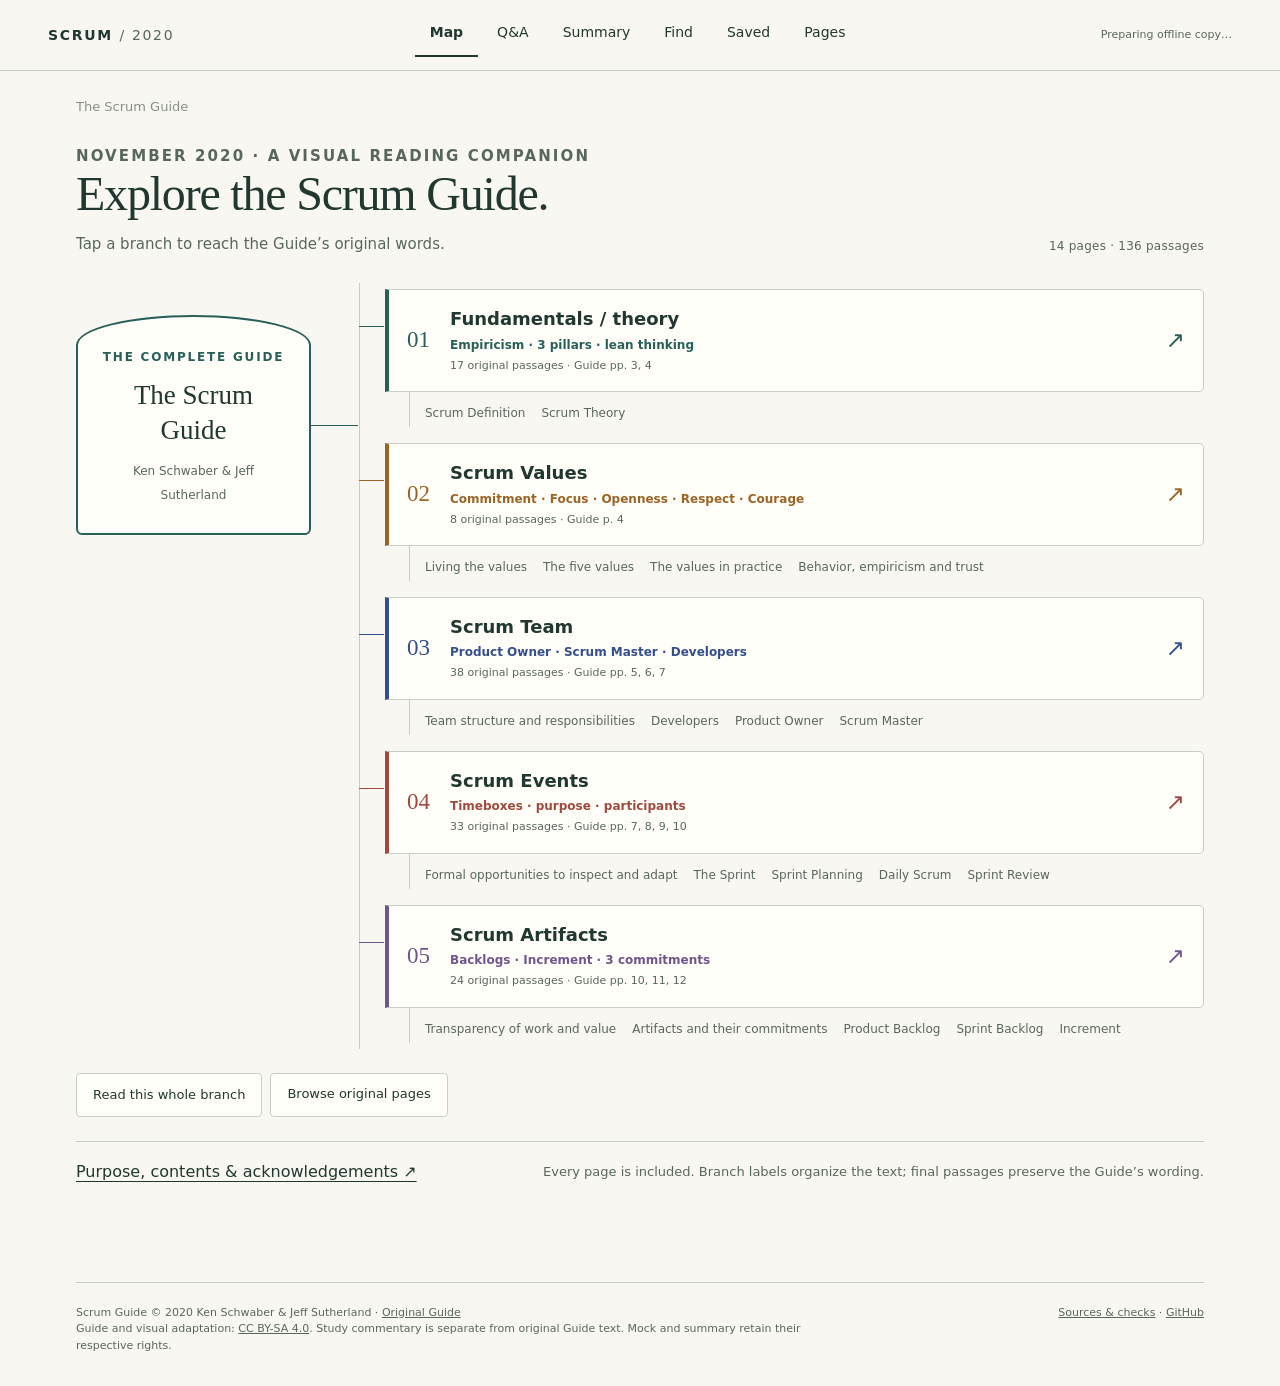
==== commit 1e1d1865: "Add checked Q&A, summary and keyword shortcuts Preserve all 14 Guide pages and add all 80 supplied m" ====
--- a/index.html
+++ b/index.html
@@ -1,10 +1,13 @@
-<!doctype html><html lang="en"><head><meta charset="utf-8"><meta name="viewport" content="width=device-width,initial-scale=1"><meta name="theme-color" content="#20382f"><meta name="description" content="Explore every paragraph of the November 2020 Scrum Guide through a visual mind map. Save passages and notes on your phone."><title>The Scrum Guide · Mind map</title><link rel="icon" href="icon.svg" type="image/svg+xml"><link rel="manifest" href="manifest.webmanifest"><style>:root{--ink:#20382f;--muted:#58675e;--paper:#f8f7f1;--line:#c7cfc5;--accent:#286059;--white:#fffef9;font-family:system-ui,-apple-system,BlinkMacSystemFont,"Segoe UI",sans-serif;color:var(--ink);background:var(--paper);font-synthesis:none}*{box-sizing:border-box}body{margin:0;font-size:16px;line-height:1.5}a{color:inherit;text-decoration:none}button,input,textarea{font:inherit}button,a,summary{-webkit-tap-highlight-color:transparent}button,.button{cursor:pointer;min-height:44px;padding:10px 16px;background:var(--white);color:var(--ink);border:1px solid var(--line);border-radius:4px}button:hover,.button:hover{background:#edf1e9}button:disabled{opacity:.5;cursor:default}a:focus-visible,button:focus-visible,summary:focus-visible,input:focus-visible,textarea:focus-visible{outline:3px solid #d89832;outline-offset:3px}header{background:var(--paper);border-bottom:1px solid var(--line);position:sticky;top:0;z-index:5}.topbar{max-width:1240px;margin:auto;padding:13px 28px;display:flex;gap:24px;align-items:center;justify-content:space-between}.brand{font-weight:760;letter-spacing:.12em;font-size:14px;white-space:nowrap}.brand span{font-weight:400;color:var(--muted)}nav{display:flex;gap:4px}nav a{padding:9px 15px;font-size:14px;border-bottom:2px solid transparent;min-height:44px}nav a.active{border-color:var(--ink);font-weight:700}.status{font-size:11px;white-space:nowrap;color:var(--muted)}main{max-width:1184px;margin:auto;padding:26px 28px 80px;min-height:75vh}.breadcrumbs{display:flex;gap:8px;align-items:center;flex-wrap:wrap;color:var(--muted);font-size:13px;margin-bottom:28px}.breadcrumbs a{padding:5px 0;text-decoration:underline;text-underline-offset:3px}.breadcrumbs span{opacity:.7}.eyebrow{text-transform:uppercase;letter-spacing:.14em;font-size:11px;font-weight:750;color:var(--accent);margin:0 0 10px}h1,h2,h3,p{margin-top:0}h1{font-family:Georgia,"Times New Roman",serif;font-weight:400;font-size:clamp(30px,4vw,48px);line-height:1.12;margin-bottom:12px;letter-spacing:-.025em}h2{font-size:22px;line-height:1.3;font-weight:650}h3{font-size:17px;line-height:1.35}p{margin-bottom:16px}.intro{display:flex;justify-content:space-between;align-items:flex-end;gap:28px;margin-bottom:28px}.intro p{color:var(--muted);max-width:600px;margin-bottom:0;font-size:15px}.small{font-size:13px;color:var(--muted)}.meta{font-size:12px;letter-spacing:.02em;color:var(--muted)}.map{display:grid;grid-template-columns:235px 1fr;align-items:start;gap:48px;position:relative}.hub{position:sticky;top:110px;border:2px solid var(--accent);padding:27px 22px;background:var(--white);border-radius:50% 50% 6px 6px / 30px 30px 6px 6px;text-align:center;margin-top:32px}.hub::after{content:"";position:absolute;top:50%;left:100%;width:49px;border-top:1px solid var(--accent)}.hub h2{font-family:Georgia,serif;font-size:27px;font-weight:400;margin:10px 0}.hub .sub{font-size:12px;color:var(--muted)}.hub-number{font-size:12px;letter-spacing:.15em;font-weight:700;color:var(--accent)}.limbs{border-left:1px solid var(--line);padding:6px 0 6px 25px;display:grid;gap:16px;position:relative}.limb{position:relative;min-width:0;--branch:var(--accent)}.limb::before{content:"";position:absolute;width:25px;left:-26px;top:33px;border-top:1px solid var(--branch)}.node{display:flex;gap:16px;align-items:center;background:var(--white);border:1px solid var(--line);border-left:4px solid var(--branch);padding:17px 18px;min-height:70px;transition:background .15s;border-radius:0 5px 5px 0}.node:hover{background:#edf1e9}.node-title{display:block;font-size:18px;font-weight:650;line-height:1.3}.node-meta{display:block;font-size:12px;color:var(--muted);margin-top:5px}.node .arrow{margin-left:auto;color:var(--branch);font-size:23px;flex:none}.node-num{font-family:Georgia,serif;font-size:23px;color:var(--branch);min-width:27px}.preview{display:flex;gap:0 16px;flex-wrap:wrap;border-left:1px solid var(--line);margin-left:24px;padding:8px 0 0 15px}.preview a{font-size:12px;color:var(--muted);padding:4px 0;border-bottom:1px solid transparent}.preview a:hover{border-color:currentColor}.toolbar{display:flex;flex-wrap:wrap;gap:8px;align-items:center;margin:24px 0}.toolbar button,.toolbar .button{font-size:13px}.toolbar .primary{background:var(--ink);color:white;border-color:var(--ink)}.aside-link{padding:18px 0;margin-top:24px;border-top:1px solid var(--line);display:flex;justify-content:space-between;gap:20px;align-items:center}.aside-link a{text-decoration:underline;text-underline-offset:4px}.aside-link p{margin:0;max-width:700px}.reading{max-width:800px;margin:0 auto}.quote{margin:20px 0 24px;border-left:3px solid var(--accent);padding:26px 28px;background:var(--white);font-family:Georgia,"Times New Roman",serif;font-size:22px;line-height:1.65;white-space:pre-line;overflow-wrap:anywhere}.quote.frontmatter{font-family:inherit;font-size:15px;line-height:1.75}.source-line{display:flex;align-items:center;justify-content:space-between;gap:15px;flex-wrap:wrap;font-size:12px;color:var(--muted);margin:18px 0}.source-line a{text-decoration:underline;text-underline-offset:3px}.leaf-flow{display:flex;gap:8px;justify-content:space-between;margin:28px 0}.leaf-flow a{font-size:13px}.note-box{border-top:1px solid var(--line);padding-top:24px;margin-top:26px}.note-box label{display:block;font-size:15px;font-weight:650;margin:0 0 9px}textarea{width:100%;min-height:115px;resize:vertical;padding:14px;border:1px solid var(--line);border-radius:4px;color:var(--ink);background:var(--white);line-height:1.5}.note-box .small{margin:8px 0}.readall{margin-top:24px}.readall details{border-left:1px solid var(--line);padding-left:18px;margin:12px 0}.readall summary{cursor:pointer;font-weight:650;min-height:44px;padding:10px 0;color:var(--accent)}.readall .quote{font-size:18px;margin:12px 0;padding:18px 22px}.readall h3{margin:15px 0 5px}.passage{padding:10px 0 18px}.passage .source-line{margin:8px 0}.page-grid{display:grid;grid-template-columns:repeat(4,1fr);gap:12px;margin:28px 0}.page-grid a{border:1px solid var(--line);background:var(--white);min-height:95px;padding:18px;display:flex;flex-direction:column;justify-content:space-between}.page-grid strong{font:32px Georgia,serif}.page-grid span{font-size:12px;color:var(--muted)}.page-text{font-family:Georgia,serif;font-size:18px;line-height:1.7;white-space:pre-wrap;overflow-wrap:anywhere;background:var(--white);padding:25px;border-top:2px solid var(--accent)}.saved-row{border-top:1px solid var(--line);padding:20px 0}.saved-row a{text-decoration:underline;text-underline-offset:3px}.saved-row p{white-space:pre-wrap;margin:12px 0 0}.saved-row .note{color:var(--accent);background:#eef2e9;padding:14px}.saved-row .excerpt{font-family:Georgia,serif;font-size:17px}.searchbox{display:flex;gap:10px;margin:24px 0}input[type=search]{width:100%;min-height:52px;padding:12px 15px;border:1px solid var(--line);background:var(--white);border-radius:4px}.notice{padding:16px 18px;border-left:3px solid var(--accent);background:#eef2e9;font-size:14px;max-width:850px}.footer{border-top:1px solid var(--line);max-width:1128px;margin:0 auto;padding:22px 0 32px;font-size:11px;color:var(--muted);display:flex;gap:20px;justify-content:space-between}.footer p{margin:0;max-width:750px}.footer a{text-decoration:underline}.help details{border-bottom:1px solid var(--line);padding:18px 0}.help summary{cursor:pointer;font-weight:650;min-height:40px}.help p{font-size:15px;max-width:800px}.help a{text-decoration:underline}.toast{position:fixed;bottom:20px;left:50%;transform:translateX(-50%);max-width:90vw;padding:13px 20px;background:var(--ink);color:white;border-radius:5px;z-index:10;font-size:14px}.empty{padding:35px 0}.visually-hidden{position:absolute;width:1px;height:1px;overflow:hidden;clip:rect(0,0,0,0)}[hidden]{display:none!important}
+<!doctype html><html lang="en"><head><meta charset="utf-8"><meta name="viewport" content="width=device-width,initial-scale=1"><meta name="theme-color" content="#20382f"><meta name="description" content="Explore every paragraph of the November 2020 Scrum Guide through a visual mind map. Review 80 mock questions, tap keyword shortcuts, and save notes on your phone."><title>The Scrum Guide · Mind map</title><link rel="icon" href="icon.svg" type="image/svg+xml"><link rel="manifest" href="manifest.webmanifest"><style>:root{--ink:#20382f;--muted:#58675e;--paper:#f8f7f1;--line:#c7cfc5;--accent:#286059;--white:#fffef9;font-family:system-ui,-apple-system,BlinkMacSystemFont,"Segoe UI",sans-serif;color:var(--ink);background:var(--paper);font-synthesis:none}*{box-sizing:border-box}body{margin:0;font-size:16px;line-height:1.5}a{color:inherit;text-decoration:none}button,input,textarea{font:inherit}button,a,summary{-webkit-tap-highlight-color:transparent}button,.button{cursor:pointer;min-height:44px;padding:10px 16px;background:var(--white);color:var(--ink);border:1px solid var(--line);border-radius:4px}button:hover,.button:hover{background:#edf1e9}button:disabled{opacity:.5;cursor:default}a:focus-visible,button:focus-visible,summary:focus-visible,input:focus-visible,textarea:focus-visible{outline:3px solid #d89832;outline-offset:3px}header{background:var(--paper);border-bottom:1px solid var(--line);position:sticky;top:0;z-index:5}.topbar{max-width:1240px;margin:auto;padding:13px 28px;display:flex;gap:24px;align-items:center;justify-content:space-between}.brand{font-weight:760;letter-spacing:.12em;font-size:14px;white-space:nowrap}.brand span{font-weight:400;color:var(--muted)}nav{display:flex;gap:4px}nav a{padding:9px 15px;font-size:14px;border-bottom:2px solid transparent;min-height:44px}nav a.active{border-color:var(--ink);font-weight:700}.status{font-size:11px;white-space:nowrap;color:var(--muted)}main{max-width:1184px;margin:auto;padding:26px 28px 80px;min-height:75vh}.breadcrumbs{display:flex;gap:8px;align-items:center;flex-wrap:wrap;color:var(--muted);font-size:13px;margin-bottom:28px}.breadcrumbs a{padding:5px 0;text-decoration:underline;text-underline-offset:3px}.breadcrumbs span{opacity:.7}.eyebrow{text-transform:uppercase;letter-spacing:.14em;font-size:11px;font-weight:750;color:var(--accent);margin:0 0 10px}h1,h2,h3,p{margin-top:0}h1{font-family:Georgia,"Times New Roman",serif;font-weight:400;font-size:clamp(30px,4vw,48px);line-height:1.12;margin-bottom:12px;letter-spacing:-.025em}h2{font-size:22px;line-height:1.3;font-weight:650}h3{font-size:17px;line-height:1.35}p{margin-bottom:16px}.intro{display:flex;justify-content:space-between;align-items:flex-end;gap:28px;margin-bottom:28px}.intro p{color:var(--muted);max-width:600px;margin-bottom:0;font-size:15px}.small{font-size:13px;color:var(--muted)}.meta{font-size:12px;letter-spacing:.02em;color:var(--muted)}.map{display:grid;grid-template-columns:235px 1fr;align-items:start;gap:48px;position:relative}.hub{position:sticky;top:110px;border:2px solid var(--accent);padding:27px 22px;background:var(--white);border-radius:50% 50% 6px 6px / 30px 30px 6px 6px;text-align:center;margin-top:32px}.hub::after{content:"";position:absolute;top:50%;left:100%;width:49px;border-top:1px solid var(--accent)}.hub h2{font-family:Georgia,serif;font-size:27px;font-weight:400;margin:10px 0}.hub .sub{font-size:12px;color:var(--muted)}.hub-number{font-size:12px;letter-spacing:.15em;font-weight:700;color:var(--accent)}.limbs{border-left:1px solid var(--line);padding:6px 0 6px 25px;display:grid;gap:16px;position:relative}.limb{position:relative;min-width:0;--branch:var(--accent)}.limb::before{content:"";position:absolute;width:25px;left:-26px;top:33px;border-top:1px solid var(--branch)}.node{display:flex;gap:16px;align-items:center;background:var(--white);border:1px solid var(--line);border-left:4px solid var(--branch);padding:17px 18px;min-height:70px;transition:background .15s;border-radius:0 5px 5px 0}.node:hover{background:#edf1e9}.node-title{display:block;font-size:18px;font-weight:650;line-height:1.3}.node-meta{display:block;font-size:12px;color:var(--muted);margin-top:5px}.node .arrow{margin-left:auto;color:var(--branch);font-size:23px;flex:none}.node-num{font-family:Georgia,serif;font-size:23px;color:var(--branch);min-width:27px}.preview{display:flex;gap:0 16px;flex-wrap:wrap;border-left:1px solid var(--line);margin-left:24px;padding:8px 0 0 15px}.preview a{font-size:12px;color:var(--muted);padding:4px 0;border-bottom:1px solid transparent}.preview a:hover{border-color:currentColor}.toolbar{display:flex;flex-wrap:wrap;gap:8px;align-items:center;margin:24px 0}.toolbar button,.toolbar .button{font-size:13px}.toolbar .primary{background:var(--ink);color:white;border-color:var(--ink)}.aside-link{padding:18px 0;margin-top:24px;border-top:1px solid var(--line);display:flex;justify-content:space-between;gap:20px;align-items:center}.aside-link a{text-decoration:underline;text-underline-offset:4px}.aside-link p{margin:0;max-width:700px}.reading{max-width:800px;margin:0 auto}.quote{margin:20px 0 24px;border-left:3px solid var(--accent);padding:26px 28px;background:var(--white);font-family:Georgia,"Times New Roman",serif;font-size:22px;line-height:1.65;white-space:pre-line;overflow-wrap:anywhere}.quote.frontmatter{font-family:inherit;font-size:15px;line-height:1.75}.source-line{display:flex;align-items:center;justify-content:space-between;gap:15px;flex-wrap:wrap;font-size:12px;color:var(--muted);margin:18px 0}.source-line a{text-decoration:underline;text-underline-offset:3px}.leaf-flow{display:flex;gap:8px;justify-content:space-between;margin:28px 0}.leaf-flow a{font-size:13px}.note-box{border-top:1px solid var(--line);padding-top:24px;margin-top:26px}.note-box label{display:block;font-size:15px;font-weight:650;margin:0 0 9px}textarea{width:100%;min-height:115px;resize:vertical;padding:14px;border:1px solid var(--line);border-radius:4px;color:var(--ink);background:var(--white);line-height:1.5}.note-box .small{margin:8px 0}.readall{margin-top:24px}.readall details{border-left:1px solid var(--line);padding-left:18px;margin:12px 0}.readall summary{cursor:pointer;font-weight:650;min-height:44px;padding:10px 0;color:var(--accent)}.readall .quote{font-size:18px;margin:12px 0;padding:18px 22px}.readall h3{margin:15px 0 5px}.passage{padding:10px 0 18px}.passage .source-line{margin:8px 0}.page-grid{display:grid;grid-template-columns:repeat(4,1fr);gap:12px;margin:28px 0}.page-grid a{border:1px solid var(--line);background:var(--white);min-height:95px;padding:18px;display:flex;flex-direction:column;justify-content:space-between}.page-grid strong{font:32px Georgia,serif}.page-grid span{font-size:12px;color:var(--muted)}.page-text{font-family:Georgia,serif;font-size:18px;line-height:1.7;white-space:pre-wrap;overflow-wrap:anywhere;background:var(--white);padding:25px;border-top:2px solid var(--accent)}.saved-row{border-top:1px solid var(--line);padding:20px 0}.saved-row a{text-decoration:underline;text-underline-offset:3px}.saved-row p{white-space:pre-wrap;margin:12px 0 0}.saved-row .note{color:var(--accent);background:#eef2e9;padding:14px}.saved-row .excerpt{font-family:Georgia,serif;font-size:17px}.searchbox{display:flex;gap:10px;margin:24px 0}input[type=search]{width:100%;min-height:52px;padding:12px 15px;border:1px solid var(--line);background:var(--white);border-radius:4px}.notice{padding:16px 18px;border-left:3px solid var(--accent);background:#eef2e9;font-size:14px;max-width:850px}.footer{border-top:1px solid var(--line);max-width:1128px;margin:0 auto;padding:22px 0 32px;font-size:11px;color:var(--muted);display:flex;gap:20px;justify-content:space-between}.footer p{margin:0;max-width:750px}.footer a{text-decoration:underline}.help details{border-bottom:1px solid var(--line);padding:18px 0}.help summary{cursor:pointer;font-weight:650;min-height:40px}.help p{font-size:15px;max-width:800px}.help a{text-decoration:underline}.toast{position:fixed;bottom:20px;left:50%;transform:translateX(-50%);max-width:90vw;padding:13px 20px;background:var(--ink);color:white;border-radius:5px;z-index:10;font-size:14px}.empty{padding:35px 0}.visually-hidden{position:absolute;width:1px;height:1px;overflow:hidden;clip:rect(0,0,0,0)}[hidden]{display:none!important}
 @media(min-width:950px){.home-map .preview{display:flex}.home-map .node{min-height:76px}.home-map .limb::before{top:37px}}
 @media(max-width:700px){.topbar{padding:9px 15px;gap:10px;flex-wrap:wrap}.brand{font-size:12px}.topbar .status{margin-left:auto}nav{order:3;width:100%;justify-content:space-between}nav a{padding:8px 12px;font-size:13px}main{padding:20px 18px 50px}.breadcrumbs{font-size:11px;gap:6px;margin-bottom:23px}h1{font-size:34px}.intro{display:block;margin-bottom:20px}.intro p{font-size:14px}.map{display:block}.hub{position:relative;top:auto;margin:0 0 0 24px;padding:17px 20px;text-align:left;border-radius:3px;max-width:none}.hub::after{top:100%;left:22px;height:22px;width:0;border-left:1px solid var(--accent);border-top:0}.hub h2{font-size:23px;margin:3px 0}.hub-number{font-size:10px}.limbs{margin:21px 0 0 46px;padding-left:21px;gap:14px}.limb::before{left:-22px;width:21px;top:29px}.node{padding:13px 12px;gap:10px;min-height:62px}.node-title{font-size:16px}.node-num{font-size:19px;min-width:22px}.node-meta{font-size:11px}.preview{margin-left:12px;padding:5px 0 0 12px;gap:0 12px}.preview a{font-size:11px;padding:4px 0}.quote{padding:20px 20px;font-size:20px;line-height:1.65}.aside-link{display:block}.aside-link p{margin-top:9px}.page-grid{grid-template-columns:repeat(3,1fr);gap:8px}.page-grid a{min-height:84px;padding:12px}.page-grid strong{font-size:27px}.page-text{font-size:17px;padding:18px;line-height:1.65}.footer{margin:0 18px;padding-bottom:28px;display:block}.footer>p+div{margin-top:12px}.source-line{gap:8px}.readall details{padding-left:12px}.readall .quote{padding:15px;font-size:18px}.leaf-flow{gap:12px}.leaf-flow a{flex:1}.toolbar{gap:7px}.toolbar button,.toolbar .button{padding:10px 12px}.intro .meta{display:block;margin-top:12px}}
 @media(prefers-reduced-motion:reduce){*{scroll-behavior:auto!important;transition:none!important}}@media print{header,.breadcrumbs,.toolbar,.note-box,.leaf-flow,.footer,.source-line button,.source-line a,.toast{display:none!important}body{background:white;color:#111}main{padding:0;max-width:none}.quote{background:white;font-size:12pt;break-inside:avoid;padding:8pt 14pt;margin:8pt 0}.readall details{display:block;border-color:#aaa}.readall summary{font-size:14pt;list-style:none}.readall .quote{font-size:11pt}.passage{break-inside:avoid}h1{font-size:28pt}.map{display:block}.hub{position:static}.limbs{margin-left:25pt}.node{break-inside:avoid}.page-text{font-size:11pt}a{text-decoration:none}}
 
 @media(max-width:700px){.home-intro .eyebrow{display:none}.home-intro h1{font-size:29px}.home-intro{margin-bottom:17px}.home-map .hub{padding:12px 16px}.home-map .hub-number,.home-map .sub,.home-map .preview{display:none}.home-map .node-num{font-size:17px;min-width:18px}.home-map .node-title{font-size:16px}.home-map .limbs{margin-left:23px;padding-left:18px;gap:11px}.home-map .hub{margin-left:3px}.home-map .hub::after{left:19px}.home-map .limb::before{width:18px;left:-19px}.home-map .node-meta{font-size:10px}.home-map .node{gap:8px;padding:11px 10px}.home-map .hub h2{font-size:22px}main:has(.home-map)>.breadcrumbs{display:none}}
-</style></head><body><header><div class="topbar"><a href="#home" class="brand">SCRUM <span>/ 2020</span></a><nav aria-label="Main navigation"><a href="#home">Map</a><a href="#pages">Pages</a><a href="#saved">Saved<span id="saved-count"></span></a><a href="#search">Find</a><a href="#help">Help</a></nav><span class="status" id="offline-status" role="status">Preparing offline copy…</span></div></header><main id="main" tabindex="-1"></main><noscript><p>This mind map needs JavaScript. <a href="https://scrumguides.org/scrum-guide.html">Read the official Guide here.</a></p></noscript><footer class="footer"><p>Scrum Guide © 2020 Ken Schwaber & Jeff Sutherland · <a href="https://scrumguides.org/">Original Guide</a><br>Guide and visual adaptation: <a href="https://creativecommons.org/licenses/by-sa/4.0/">CC BY-SA 4.0</a>. Navigation labels are editorial; passage text is original.</p><div><a href="#help">About this map</a> · <a href="https://github.com/himansh1/scrum-guide-map">GitHub</a></div></footer><input type="file" id="import-file" accept="application/json,.json" hidden><div id="toast" class="toast" role="status" hidden></div><script type="application/json" id="guide-data">{"nodes":{"b012":{"id":"b012","title":"A lightweight framework for complex problems","text":"Scrum is a lightweight framework that helps people, teams and organizations generate value through adaptive solutions for complex problems.","pages":[3],"refs":["b012"],"kind":"text","parent":"scrum-definition","color":"#286059","leafCount":1},"b013":{"id":"b013","title":"The Scrum Master’s environment","text":"In a nutshell, Scrum requires a Scrum Master to foster an environment where:","pages":[3],"refs":["b013"],"kind":"text","parent":"scrum-in-a-nutshell","color":"#286059","leafCount":1},"b014":{"id":"b014","title":"1 · Order the Product Backlog","text":"1. A Product Owner orders the work for a complex problem into a Product Backlog.","pages":[3],"refs":["b014"],"kind":"text","parent":"scrum-in-a-nutshell","color":"#286059","leafCount":1},"b015":{"id":"b015","title":"2 · Create an Increment in a Sprint","text":"2. The Scrum Team turns a selection of the work into an Increment of value during a Sprint.","pages":[3],"refs":["b015"],"kind":"text","parent":"scrum-in-a-nutshell","color":"#286059","leafCount":1},"b016":{"id":"b016","title":"3 · Inspect and adjust","text":"3. The Scrum Team and its stakeholders inspect the results and adjust for the next Sprint.","pages":[3],"refs":["b016"],"kind":"text","parent":"scrum-in-a-nutshell","color":"#286059","leafCount":1},"b017":{"id":"b017","title":"4 · Repeat","text":"4. Repeat","pages":[3],"refs":["b017"],"kind":"text","parent":"scrum-in-a-nutshell","color":"#286059","leafCount":1},"scrum-in-a-nutshell":{"id":"scrum-in-a-nutshell","title":"Scrum in a nutshell","children":["b013","b014","b015","b016","b017"],"refs":[],"parent":"scrum-definition","color":"#286059","pages":[3],"leafCount":5},"b018":{"id":"b018","title":"Simple and purposefully incomplete","text":"Scrum is simple. Try it as is and determine if its philosophy, theory, and structure help to achieve goals and create value. The Scrum framework is purposefully incomplete, only defining the parts required to implement Scrum theory. Scrum is built upon by the collective intelligence of the people using it. Rather than provide people with detailed instructions, the rules of Scrum guide their relationships and interactions.","pages":[3],"refs":["b018"],"kind":"text","parent":"scrum-definition","color":"#286059","leafCount":1},"b019":{"id":"b019","title":"Processes, techniques and methods","text":"Various processes, techniques and methods can be employed within the framework. Scrum wraps around existing practices or renders them unnecessary. Scrum makes visible the relative efficacy of current management, environment, and work techniques, so that improvements can be made.","pages":[3],"refs":["b019"],"kind":"text","parent":"scrum-definition","color":"#286059","leafCount":1},"scrum-definition":{"id":"scrum-definition","title":"Scrum Definition","children":["b012","scrum-in-a-nutshell","b018","b019"],"refs":["b011"],"parent":"fundamentals","color":"#286059","pages":[3],"leafCount":8},"b021":{"id":"b021","title":"Empiricism and lean thinking","text":"Scrum is founded on empiricism and lean thinking. Empiricism asserts that knowledge comes from experience and making decisions based on what is observed. Lean thinking reduces waste and focuses on the essentials.","pages":[3],"refs":["b021"],"kind":"text","parent":"scrum-theory","color":"#286059","leafCount":1},"b022":{"id":"b022","title":"Iterative and incremental work","text":"Scrum employs an iterative, incremental approach to optimize predictability and to control risk. Scrum engages groups of people who collectively have all the skills and expertise to do the work and share or acquire such skills as needed.","pages":[3],"refs":["b022"],"kind":"text","parent":"scrum-theory","color":"#286059","leafCount":1},"b023":{"id":"b023","title":"Events and the three pillars","text":"Scrum combines four formal events for inspection and adaptation within a containing event, the Sprint. These events work because they implement the empirical Scrum pillars of transparency, inspection, and adaptation.","pages":[3],"refs":["b023"],"kind":"text","parent":"scrum-theory","color":"#286059","leafCount":1},"b025":{"id":"b025","title":"Visibility of work and artifacts","text":"The emergent process and work must be visible to those performing the work as well as those receiving the work. With Scrum, important decisions are based on the perceived state of its three formal artifacts. Artifacts that have low transparency can lead to decisions that diminish value and increase risk.","pages":[3],"refs":["b025"],"kind":"text","parent":"transparency","color":"#286059","leafCount":1},"b026":{"id":"b026","title":"Transparency enables inspection","text":"Transparency enables inspection. Inspection without transparency is misleading and wasteful.","pages":[4],"refs":["b026"],"kind":"text","parent":"transparency","color":"#286059","leafCount":1},"transparency":{"id":"transparency","title":"Transparency","children":["b025","b026"],"refs":["b024"],"parent":"scrum-theory","color":"#286059","pages":[3,4],"leafCount":2},"b028":{"id":"b028","title":"Inspect artifacts and progress","text":"The Scrum artifacts and the progress toward agreed goals must be inspected frequently and diligently to detect potentially undesirable variances or problems. To help with inspection, Scrum provides cadence in the form of its five events.","pages":[4],"refs":["b028"],"kind":"text","parent":"inspection","color":"#286059","leafCount":1},"b029":{"id":"b029","title":"Inspection enables adaptation","text":"Inspection enables adaptation. Inspection without adaptation is considered pointless. Scrum events are designed to provoke change.","pages":[4],"refs":["b029"],"kind":"text","parent":"inspection","color":"#286059","leafCount":1},"inspection":{"id":"inspection","title":"Inspection","children":["b028","b029"],"refs":["b027"],"parent":"scrum-theory","color":"#286059","pages":[4],"leafCount":2},"b031":{"id":"b031","title":"Adjust as soon as possible","text":"If any aspects of a process deviate outside acceptable limits or if the resulting product is unacceptable, the process being applied or the materials being produced must be adjusted. The adjustment must be made as soon as possible to minimize further deviation.","pages":[4],"refs":["b031"],"kind":"text","parent":"adaptation","color":"#286059","leafCount":1},"b032":{"id":"b032","title":"Empowerment and self-management","text":"Adaptation becomes more difficult when the people involved are not empowered or self-managing. A Scrum Team is expected to adapt the moment it learns anything new through inspection.","pages":[4],"refs":["b032"],"kind":"text","parent":"adaptation","color":"#286059","leafCount":1},"adaptation":{"id":"adaptation","title":"Adaptation","children":["b031","b032"],"refs":["b030"],"parent":"scrum-theory","color":"#286059","pages":[4],"leafCount":2},"scrum-theory":{"id":"scrum-theory","title":"Scrum Theory","children":["b021","b022","b023","transparency","inspection","adaptation"],"refs":["b020"],"parent":"fundamentals","color":"#286059","pages":[3,4],"leafCount":9},"fundamentals":{"id":"fundamentals","title":"Fundamentals / theory","children":["scrum-definition","scrum-theory"],"refs":[],"color":"#286059","parent":"home","pages":[3,4],"leafCount":17},"b036-1":{"id":"b036-1","title":"Commitment","text":"The Scrum Team commits to achieving its goals and to supporting each other.","pages":[4],"refs":["b036"],"slice":0,"parent":"the-values-in-practice","color":"#9b6427","leafCount":1},"b036-2":{"id":"b036-2","title":"Focus","text":"Their primary focus is on the work of the Sprint to make the best possible progress toward these goals.","pages":[4],"refs":["b036"],"slice":1,"parent":"the-values-in-practice","color":"#9b6427","leafCount":1},"b036-3":{"id":"b036-3","title":"Openness","text":"The Scrum Team and its stakeholders are open about the work and the challenges.","pages":[4],"refs":["b036"],"slice":2,"parent":"the-values-in-practice","color":"#9b6427","leafCount":1},"b036-4":{"id":"b036-4","title":"Respect","text":"Scrum Team members respect each other to be capable, independent people, and are respected as such by the people with whom they work.","pages":[4],"refs":["b036"],"slice":3,"parent":"the-values-in-practice","color":"#9b6427","leafCount":1},"b036-5":{"id":"b036-5","title":"Courage","text":"The Scrum Team members have the courage to do the right thing, to work on tough problems.","pages":[4],"refs":["b036"],"slice":4,"parent":"the-values-in-practice","color":"#9b6427","leafCount":1},"b034":{"id":"b034","title":"Living the values","text":"Successful use of Scrum depends on people becoming more proficient in living five values:","pages":[4],"refs":["b034"],"kind":"text","parent":"scrum-values","color":"#9b6427","leafCount":1},"b035":{"id":"b035","title":"The five values","text":"Commitment, Focus, Openness, Respect, and Courage","pages":[4],"refs":["b035"],"kind":"text","parent":"scrum-values","color":"#9b6427","leafCount":1},"the-values-in-practice":{"id":"the-values-in-practice","title":"The values in practice","children":["b036-1","b036-2","b036-3","b036-4","b036-5"],"refs":[],"parent":"scrum-values","color":"#9b6427","pages":[4],"leafCount":5},"b037":{"id":"b037","title":"Behavior, empiricism and trust","text":"These values give direction to the Scrum Team with regard to their work, actions, and behavior. The decisions that are made, the steps taken, and the way Scrum is used should reinforce these values, not diminish or undermine them. The Scrum Team members learn and explore the values as they work with the Scrum events and artifacts. When these values are embodied by the Scrum Team and the people they work with, the empirical Scrum pillars of transparency, inspection, and adaptation come to life building trust.","pages":[4],"refs":["b037"],"kind":"text","parent":"scrum-values","color":"#9b6427","leafCount":1},"scrum-values":{"id":"scrum-values","title":"Scrum Values","children":["b034","b035","the-values-in-practice","b037"],"refs":["b033"],"color":"#9b6427","parent":"home","pages":[4],"leafCount":8},"b045":{"id":"b045","title":"Who the Developers are","text":"Developers are the people in the Scrum Team that are committed to creating any aspect of a usable Increment each Sprint.","pages":[5],"refs":["b045"],"kind":"text","parent":"developers","color":"#344f8e","leafCount":1},"b046":{"id":"b046","title":"Skills vary; accountabilities remain","text":"The specific skills needed by the Developers are often broad and will vary with the domain of work. However, the Developers are always accountable for:","pages":[5],"refs":["b046"],"kind":"text","parent":"developers-accountabilities","color":"#344f8e","leafCount":1},"b047":{"id":"b047","title":"Create the Sprint Backlog","text":"● Creating a plan for the Sprint, the Sprint Backlog;","pages":[5],"refs":["b047"],"kind":"text","parent":"developers-accountabilities","color":"#344f8e","leafCount":1},"b048":{"id":"b048","title":"Adhere to the Definition of Done","text":"● Instilling quality by adhering to a Definition of Done;","pages":[5],"refs":["b048"],"kind":"text","parent":"developers-accountabilities","color":"#344f8e","leafCount":1},"b049":{"id":"b049","title":"Adapt toward the Sprint Goal","text":"● Adapting their plan each day toward the Sprint Goal; and,","pages":[5],"refs":["b049"],"kind":"text","parent":"developers-accountabilities","color":"#344f8e","leafCount":1},"b050":{"id":"b050","title":"Hold each other accountable","text":"● Holding each other accountable as professionals.","pages":[5],"refs":["b050"],"kind":"text","parent":"developers-accountabilities","color":"#344f8e","leafCount":1},"developers-accountabilities":{"id":"developers-accountabilities","title":"Developers’ accountabilities","children":["b046","b047","b048","b049","b050"],"refs":[],"parent":"developers","color":"#344f8e","pages":[5],"leafCount":5},"developers":{"id":"developers","title":"Developers","children":["b045","developers-accountabilities"],"refs":["b044"],"parent":"scrum-team","color":"#344f8e","pages":[5],"leafCount":6},"b052":{"id":"b052","title":"Maximize product value","text":"The Product Owner is accountable for maximizing the value of the product resulting from the work of the Scrum Team. How this is done may vary widely across organizations, Scrum Teams, and individuals.","pages":[5],"refs":["b052"],"kind":"text","parent":"product-owner","color":"#344f8e","leafCount":1},"b053":{"id":"b053","title":"Effective backlog management","text":"The Product Owner is also accountable for effective Product Backlog management, which includes:","pages":[6],"refs":["b053"],"kind":"text","parent":"product-backlog-management","color":"#344f8e","leafCount":1},"b054":{"id":"b054","title":"Communicate the Product Goal","text":"● Developing and explicitly communicating the Product Goal;","pages":[6],"refs":["b054"],"kind":"text","parent":"product-backlog-management","color":"#344f8e","leafCount":1},"b055":{"id":"b055","title":"Communicate Product Backlog items","text":"● Creating and clearly communicating Product Backlog items;","pages":[6],"refs":["b055"],"kind":"text","parent":"product-backlog-management","color":"#344f8e","leafCount":1},"b056":{"id":"b056","title":"Order Product Backlog items","text":"● Ordering Product Backlog items; and,","pages":[6],"refs":["b056"],"kind":"text","parent":"product-backlog-management","color":"#344f8e","leafCount":1},"b057":{"id":"b057","title":"Make the backlog transparent","text":"● Ensuring that the Product Backlog is transparent, visible and understood.","pages":[6],"refs":["b057"],"kind":"text","parent":"product-backlog-management","color":"#344f8e","leafCount":1},"product-backlog-management":{"id":"product-backlog-management","title":"Product Backlog management","children":["b053","b054","b055","b056","b057"],"refs":[],"parent":"product-owner","color":"#344f8e","pages":[6],"leafCount":5},"b058":{"id":"b058","title":"Delegation retains accountability","text":"The Product Owner may do the above work or may delegate the responsibility to others. Regardless, the Product Owner remains accountable.","pages":[6],"refs":["b058"],"kind":"text","parent":"authority-and-accountability","color":"#344f8e","leafCount":1},"b059":{"id":"b059","title":"Respect the Product Owner’s decisions","text":"For Product Owners to succeed, the entire organization must respect their decisions. These decisions are visible in the content and ordering of the Product Backlog, and through the inspectable Increment at the Sprint Review.","pages":[6],"refs":["b059"],"kind":"text","parent":"authority-and-accountability","color":"#344f8e","leafCount":1},"b060":{"id":"b060","title":"One person; represent stakeholders","text":"The Product Owner is one person, not a committee. The Product Owner may represent the needs of many stakeholders in the Product Backlog. Those wanting to change the Product Backlog can do so by trying to convince the Product Owner.","pages":[6],"refs":["b060"],"kind":"text","parent":"authority-and-accountability","color":"#344f8e","leafCount":1},"authority-and-accountability":{"id":"authority-and-accountability","title":"Authority and accountability","children":["b058","b059","b060"],"refs":[],"parent":"product-owner","color":"#344f8e","pages":[6],"leafCount":3},"product-owner":{"id":"product-owner","title":"Product Owner","children":["b052","product-backlog-management","authority-and-accountability"],"refs":["b051"],"parent":"scrum-team","color":"#344f8e","pages":[5,6],"leafCount":9},"b062":{"id":"b062","title":"Establish Scrum","text":"The Scrum Master is accountable for establishing Scrum as defined in the Scrum Guide. They do this by helping everyone understand Scrum theory and practice, both within the Scrum Team and the organization.","pages":[6],"refs":["b062"],"kind":"text","parent":"purpose-and-leadership","color":"#344f8e","leafCount":1},"b063":{"id":"b063","title":"Enable team effectiveness","text":"The Scrum Master is accountable for the Scrum Team’s effectiveness. They do this by enabling the Scrum Team to improve its practices, within the Scrum framework.","pages":[6],"refs":["b063"],"kind":"text","parent":"purpose-and-leadership","color":"#344f8e","leafCount":1},"b064":{"id":"b064","title":"True leaders who serve","text":"Scrum Masters are true leaders who serve the Scrum Team and the larger organization.","pages":[6],"refs":["b064"],"kind":"text","parent":"purpose-and-leadership","color":"#344f8e","leafCount":1},"purpose-and-leadership":{"id":"purpose-and-leadership","title":"Purpose and leadership","children":["b062","b063","b064"],"refs":[],"parent":"scrum-master","color":"#344f8e","pages":[6],"leafCount":3},"b065":{"id":"b065","title":"Ways to serve the Scrum Team","text":"The Scrum Master serves the Scrum Team in several ways, including:","pages":[6],"refs":["b065"],"kind":"text","parent":"service-to-the-scrum-team","color":"#344f8e","leafCount":1},"b066":{"id":"b066","title":"Coach self-management","text":"● Coaching the team members in self-management and cross-functionality;","pages":[6],"refs":["b066"],"kind":"text","parent":"service-to-the-scrum-team","color":"#344f8e","leafCount":1},"b067":{"id":"b067","title":"Focus on high-value, Done Increments","text":"● Helping the Scrum Team focus on creating high-value Increments that meet the Definition of Done;","pages":[6],"refs":["b067"],"kind":"text","parent":"service-to-the-scrum-team","color":"#344f8e","leafCount":1},"b068":{"id":"b068","title":"Cause removal of impediments","text":"● Causing the removal of impediments to the Scrum Team’s progress; and,","pages":[6],"refs":["b068"],"kind":"text","parent":"service-to-the-scrum-team","color":"#344f8e","leafCount":1},"b069":{"id":"b069","title":"Ensure effective events","text":"● Ensuring that all Scrum events take place and are positive, productive, and kept within the timebox.","pages":[6],"refs":["b069"],"kind":"text","parent":"service-to-the-scrum-team","color":"#344f8e","leafCount":1},"service-to-the-scrum-team":{"id":"service-to-the-scrum-team","title":"Service to the Scrum Team","children":["b065","b066","b067","b068","b069"],"refs":[],"parent":"scrum-master","color":"#344f8e","pages":[6],"leafCount":5},"b070":{"id":"b070","title":"Ways to serve the Product Owner","text":"The Scrum Master serves the Product Owner in several ways, including:","pages":[6],"refs":["b070"],"kind":"text","parent":"service-to-the-product-owner","color":"#344f8e","leafCount":1},"b071":{"id":"b071","title":"Product Goal and backlog techniques","text":"● Helping find techniques for effective Product Goal definition and Product Backlog management;","pages":[7],"refs":["b071"],"kind":"text","parent":"service-to-the-product-owner","color":"#344f8e","leafCount":1},"b072":{"id":"b072","title":"Clear and concise backlog items","text":"● Helping the Scrum Team understand the need for clear and concise Product Backlog items;","pages":[7],"refs":["b072"],"kind":"text","parent":"service-to-the-product-owner","color":"#344f8e","leafCount":1},"b073":{"id":"b073","title":"Empirical product planning","text":"● Helping establish empirical product planning for a complex environment; and,","pages":[7],"refs":["b073"],"kind":"text","parent":"service-to-the-product-owner","color":"#344f8e","leafCount":1},"b074":{"id":"b074","title":"Stakeholder collaboration","text":"● Facilitating stakeholder collaboration as requested or needed.","pages":[7],"refs":["b074"],"kind":"text","parent":"service-to-the-product-owner","color":"#344f8e","leafCount":1},"service-to-the-product-owner":{"id":"service-to-the-product-owner","title":"Service to the Product Owner","children":["b070","b071","b072","b073","b074"],"refs":[],"parent":"scrum-master","color":"#344f8e","pages":[6,7],"leafCount":5},"b075":{"id":"b075","title":"Ways to serve the organization","text":"The Scrum Master serves the organization in several ways, including:","pages":[7],"refs":["b075"],"kind":"text","parent":"service-to-the-organization","color":"#344f8e","leafCount":1},"b076":{"id":"b076","title":"Lead, train and coach","text":"● Leading, training, and coaching the organization in its Scrum adoption;","pages":[7],"refs":["b076"],"kind":"text","parent":"service-to-the-organization","color":"#344f8e","leafCount":1},"b077":{"id":"b077","title":"Advise Scrum implementations","text":"● Planning and advising Scrum implementations within the organization;","pages":[7],"refs":["b077"],"kind":"text","parent":"service-to-the-organization","color":"#344f8e","leafCount":1},"b078":{"id":"b078","title":"Enable an empirical approach","text":"● Helping employees and stakeholders understand and enact an empirical approach for complex work; and,","pages":[7],"refs":["b078"],"kind":"text","parent":"service-to-the-organization","color":"#344f8e","leafCount":1},"b079":{"id":"b079","title":"Remove stakeholder barriers","text":"● Removing barriers between stakeholders and Scrum Teams.","pages":[7],"refs":["b079"],"kind":"text","parent":"service-to-the-organization","color":"#344f8e","leafCount":1},"service-to-the-organization":{"id":"service-to-the-organization","title":"Service to the organization","children":["b075","b076","b077","b078","b079"],"refs":[],"parent":"scrum-master","color":"#344f8e","pages":[7],"leafCount":5},"scrum-master":{"id":"scrum-master","title":"Scrum Master","children":["purpose-and-leadership","service-to-the-scrum-team","service-to-the-product-owner","service-to-the-organization"],"refs":["b061"],"parent":"scrum-team","color":"#344f8e","pages":[6,7],"leafCount":18},"b039":{"id":"b039","title":"One cohesive team","text":"The fundamental unit of Scrum is a small team of people, a Scrum Team. The Scrum Team consists of one Scrum Master, one Product Owner, and Developers. Within a Scrum Team, there are no sub-teams or hierarchies. It is a cohesive unit of professionals focused on one objective at a time, the Product Goal.","pages":[5],"refs":["b039"],"kind":"text","parent":"team-structure-and-responsibilities","color":"#344f8e","leafCount":1},"b040":{"id":"b040","title":"Cross-functional and self-managing","text":"Scrum Teams are cross-functional, meaning the members have all the skills necessary to create value each Sprint. They are also self-managing, meaning they internally decide who does what, when, and how.","pages":[5],"refs":["b040"],"kind":"text","parent":"team-structure-and-responsibilities","color":"#344f8e","leafCount":1},"b041":{"id":"b041","title":"Team size and multiple teams","text":"The Scrum Team is small enough to remain nimble and large enough to complete significant work within a Sprint, typically 10 or fewer people. In general, we have found that smaller teams communicate better and are more productive. If Scrum Teams become too large, they should consider reorganizing into multiple cohesive Scrum Teams, each focused on the same product. Therefore, they should share the same Product Goal, Product Backlog, and Product Owner.","pages":[5],"refs":["b041"],"kind":"text","parent":"team-structure-and-responsibilities","color":"#344f8e","leafCount":1},"b042":{"id":"b042","title":"All product-related activities","text":"The Scrum Team is responsible for all product-related activities from stakeholder collaboration, verification, maintenance, operation, experimentation, research and development, and anything else that might be required. They are structured and empowered by the organization to manage their own work. Working in Sprints at a sustainable pace improves the Scrum Team’s focus and consistency.","pages":[5],"refs":["b042"],"kind":"text","parent":"team-structure-and-responsibilities","color":"#344f8e","leafCount":1},"b043":{"id":"b043","title":"A valuable, useful Increment","text":"The entire Scrum Team is accountable for creating a valuable, useful Increment every Sprint. Scrum defines three specific accountabilities within the Scrum Team: the Developers, the Product Owner, and the Scrum Master.","pages":[5],"refs":["b043"],"kind":"text","parent":"team-structure-and-responsibilities","color":"#344f8e","leafCount":1},"team-structure-and-responsibilities":{"id":"team-structure-and-responsibilities","title":"Team structure and responsibilities","children":["b039","b040","b041","b042","b043"],"refs":[],"parent":"scrum-team","color":"#344f8e","pages":[5],"leafCount":5},"scrum-team":{"id":"scrum-team","title":"Scrum Team","children":["team-structure-and-responsibilities","developers","product-owner","scrum-master"],"refs":["b038"],"color":"#344f8e","parent":"home","pages":[5,6,7],"leafCount":38},"b083":{"id":"b083","title":"Ideas become value","text":"Sprints are the heartbeat of Scrum, where ideas are turned into value.","pages":[7],"refs":["b083"],"kind":"text","parent":"purpose-duration-and-scope","color":"#a1493e","leafCount":1},"b084":{"id":"b084","title":"One month or less; immediate next Sprint","text":"They are fixed length events of one month or less to create consistency. A new Sprint starts immediately after the conclusion of the previous Sprint.","pages":[7],"refs":["b084"],"kind":"text","parent":"purpose-duration-and-scope","color":"#a1493e","leafCount":1},"b085":{"id":"b085","title":"All work happens within Sprints","text":"All the work necessary to achieve the Product Goal, including Sprint Planning, Daily Scrums, Sprint Review, and Sprint Retrospective, happen within Sprints.","pages":[7],"refs":["b085"],"kind":"text","parent":"purpose-duration-and-scope","color":"#a1493e","leafCount":1},"purpose-duration-and-scope":{"id":"purpose-duration-and-scope","title":"Purpose, duration and scope","children":["b083","b084","b085"],"refs":[],"parent":"the-sprint","color":"#a1493e","pages":[7],"leafCount":3},"b086":{"id":"b086","title":"The Sprint’s constraints","text":"During the Sprint:","pages":[7],"refs":["b086"],"kind":"text","parent":"during-the-sprint","color":"#a1493e","leafCount":1},"b087":{"id":"b087","title":"Protect the Sprint Goal","text":"● No changes are made that would endanger the Sprint Goal;","pages":[7],"refs":["b087"],"kind":"text","parent":"during-the-sprint","color":"#a1493e","leafCount":1},"b088":{"id":"b088","title":"Quality does not decrease","text":"● Quality does not decrease;","pages":[7],"refs":["b088"],"kind":"text","parent":"during-the-sprint","color":"#a1493e","leafCount":1},"b089":{"id":"b089","title":"Refine the Product Backlog","text":"● The Product Backlog is refined as needed; and,","pages":[7],"refs":["b089"],"kind":"text","parent":"during-the-sprint","color":"#a1493e","leafCount":1},"b090":{"id":"b090","title":"Clarify and renegotiate scope","text":"● Scope may be clarified and renegotiated with the Product Owner as more is learned.","pages":[7],"refs":["b090"],"kind":"text","parent":"during-the-sprint","color":"#a1493e","leafCount":1},"during-the-sprint":{"id":"during-the-sprint","title":"During the Sprint","children":["b086","b087","b088","b089","b090"],"refs":[],"parent":"the-sprint","color":"#a1493e","pages":[7],"leafCount":5},"b091":{"id":"b091","title":"Predictability, shorter cycles and risk","text":"Sprints enable predictability by ensuring inspection and adaptation of progress toward a Product Goal at least every calendar month. When a Sprint’s horizon is too long the Sprint Goal may become invalid, complexity may rise, and risk may increase. Shorter Sprints can be employed to generate more learning cycles and limit risk of cost and effort to a smaller time frame. Each Sprint may be considered a short project.","pages":[7,8],"refs":["b091"],"kind":"text","parent":"the-sprint","color":"#a1493e","leafCount":1},"b092":{"id":"b092","title":"Forecasting and empiricism","text":"Various practices exist to forecast progress, like burn-downs, burn-ups, or cumulative flows. While proven useful, these do not replace the importance of empiricism. In complex environments, what will happen is unknown. Only what has already happened may be used for forward-looking decision making.","pages":[8],"refs":["b092"],"kind":"text","parent":"the-sprint","color":"#a1493e","leafCount":1},"b093":{"id":"b093","title":"Cancellation authority","text":"A Sprint could be cancelled if the Sprint Goal becomes obsolete. Only the Product Owner has the authority to cancel the Sprint.","pages":[8],"refs":["b093"],"kind":"text","parent":"the-sprint","color":"#a1493e","leafCount":1},"the-sprint":{"id":"the-sprint","title":"The Sprint","children":["purpose-duration-and-scope","during-the-sprint","b091","b092","b093"],"refs":["b082"],"parent":"scrum-events","color":"#a1493e","pages":[7,8],"leafCount":11},"b095":{"id":"b095","title":"Collaborative planning","text":"Sprint Planning initiates the Sprint by laying out the work to be performed for the Sprint. This resulting plan is created by the collaborative work of the entire Scrum Team.","pages":[8],"refs":["b095"],"kind":"text","parent":"sprint-planning","color":"#a1493e","leafCount":1},"b096":{"id":"b096","title":"Preparation and invited advisers","text":"The Product Owner ensures that attendees are prepared to discuss the most important Product Backlog items and how they map to the Product Goal. The Scrum Team may also invite other people to attend Sprint Planning to provide advice.","pages":[8],"refs":["b096"],"kind":"text","parent":"sprint-planning","color":"#a1493e","leafCount":1},"b097":{"id":"b097","title":"Three planning topics","text":"Sprint Planning addresses the following topics:","pages":[8],"refs":["b097"],"kind":"text","parent":"sprint-planning","color":"#a1493e","leafCount":1},"b099":{"id":"b099","title":"Define and finalize the Sprint Goal","text":"The Product Owner proposes how the product could increase its value and utility in the current Sprint. The whole Scrum Team then collaborates to define a Sprint Goal that communicates why the Sprint is valuable to stakeholders. The Sprint Goal must be finalized prior to the end of Sprint Planning.","pages":[8],"refs":["b099"],"kind":"text","parent":"topic-one-why-is-this-sprint-valuable","color":"#a1493e","leafCount":1},"topic-one-why-is-this-sprint-valuable":{"id":"topic-one-why-is-this-sprint-valuable","title":"Topic One: Why is this Sprint valuable?","children":["b099"],"refs":["b098"],"parent":"sprint-planning","color":"#a1493e","pages":[8],"leafCount":1},"b101":{"id":"b101","title":"Developers select work","text":"Through discussion with the Product Owner, the Developers select items from the Product Backlog to include in the current Sprint. The Scrum Team may refine these items during this process, which increases understanding and confidence.","pages":[8],"refs":["b101"],"kind":"text","parent":"topic-two-what-can-be-done-this-sprint","color":"#a1493e","leafCount":1},"b102":{"id":"b102","title":"Forecast using performance, capacity and Done","text":"Selecting how much can be completed within a Sprint may be challenging. However, the more the Developers know about their past performance, their upcoming capacity, and their Definition of Done, the more confident they will be in their Sprint forecasts.","pages":[8],"refs":["b102"],"kind":"text","parent":"topic-two-what-can-be-done-this-sprint","color":"#a1493e","leafCount":1},"topic-two-what-can-be-done-this-sprint":{"id":"topic-two-what-can-be-done-this-sprint","title":"Topic Two: What can be Done this Sprint?","children":["b101","b102"],"refs":["b100"],"parent":"sprint-planning","color":"#a1493e","pages":[8],"leafCount":2},"b104":{"id":"b104","title":"Developers plan delivery","text":"For each selected Product Backlog item, the Developers plan the work necessary to create an Increment that meets the Definition of Done. This is often done by decomposing Product Backlog items into smaller work items of one day or less. How this is done is at the sole discretion of the Developers. No one else tells them how to turn Product Backlog items into Increments of value.","pages":[8],"refs":["b104"],"kind":"text","parent":"topic-three-how-will-the-chosen-work-get-done","color":"#a1493e","leafCount":1},"topic-three-how-will-the-chosen-work-get-done":{"id":"topic-three-how-will-the-chosen-work-get-done","title":"Topic Three: How will the chosen work get done?","children":["b104"],"refs":["b103"],"parent":"sprint-planning","color":"#a1493e","pages":[8],"leafCount":1},"b105":{"id":"b105","title":"The resulting Sprint Backlog","text":"The Sprint Goal, the Product Backlog items selected for the Sprint, plus the plan for delivering them are together referred to as the Sprint Backlog.","pages":[9],"refs":["b105"],"kind":"text","parent":"sprint-planning","color":"#a1493e","leafCount":1},"b106":{"id":"b106","title":"Timebox: maximum eight hours","text":"Sprint Planning is timeboxed to a maximum of eight hours for a one-month Sprint. For shorter Sprints, the event is usually shorter.","pages":[9],"refs":["b106"],"kind":"text","parent":"sprint-planning","color":"#a1493e","leafCount":1},"sprint-planning":{"id":"sprint-planning","title":"Sprint Planning","children":["b095","b096","b097","topic-one-why-is-this-sprint-valuable","topic-two-what-can-be-done-this-sprint","topic-three-how-will-the-chosen-work-get-done","b105","b106"],"refs":["b094"],"parent":"scrum-events","color":"#a1493e","pages":[8,9],"leafCount":9},"b108":{"id":"b108","title":"Inspect progress and adapt the plan","text":"The purpose of the Daily Scrum is to inspect progress toward the Sprint Goal and adapt the Sprint Backlog as necessary, adjusting the upcoming planned work.","pages":[9],"refs":["b108"],"kind":"text","parent":"daily-scrum","color":"#a1493e","leafCount":1},"b109":{"id":"b109","title":"15 minutes; Developers participate","text":"The Daily Scrum is a 15-minute event for the Developers of the Scrum Team. To reduce complexity, it is held at the same time and place every working day of the Sprint. If the Product Owner or Scrum Master are actively working on items in the Sprint Backlog, they participate as Developers.","pages":[9],"refs":["b109"],"kind":"text","parent":"daily-scrum","color":"#a1493e","leafCount":1},"b110":{"id":"b110","title":"Choose structure; create an actionable plan","text":"The Developers can select whatever structure and techniques they want, as long as their Daily Scrum focuses on progress toward the Sprint Goal and produces an actionable plan for the next day of work. This creates focus and improves self-management.","pages":[9],"refs":["b110"],"kind":"text","parent":"daily-scrum","color":"#a1493e","leafCount":1},"b111":{"id":"b111","title":"Communication and decisions","text":"Daily Scrums improve communications, identify impediments, promote quick decision-making, and consequently eliminate the need for other meetings.","pages":[9],"refs":["b111"],"kind":"text","parent":"daily-scrum","color":"#a1493e","leafCount":1},"b112":{"id":"b112","title":"Adapt throughout the day","text":"The Daily Scrum is not the only time Developers are allowed to adjust their plan. They often meet throughout the day for more detailed discussions about adapting or re-planning the rest of the Sprint’s work.","pages":[9],"refs":["b112"],"kind":"text","parent":"daily-scrum","color":"#a1493e","leafCount":1},"daily-scrum":{"id":"daily-scrum","title":"Daily Scrum","children":["b108","b109","b110","b111","b112"],"refs":["b107"],"parent":"scrum-events","color":"#a1493e","pages":[9],"leafCount":5},"b114":{"id":"b114","title":"Inspect outcome with stakeholders","text":"The purpose of the Sprint Review is to inspect the outcome of the Sprint and determine future adaptations. The Scrum Team presents the results of their work to key stakeholders and progress toward the Product Goal is discussed.","pages":[9],"refs":["b114"],"kind":"text","parent":"sprint-review","color":"#a1493e","leafCount":1},"b115":{"id":"b115","title":"Collaborate on future adaptations","text":"During the event, the Scrum Team and stakeholders review what was accomplished in the Sprint and what has changed in their environment. Based on this information, attendees collaborate on what to do next. The Product Backlog may also be adjusted to meet new opportunities. The Sprint Review is a working session and the Scrum Team should avoid limiting it to a presentation.","pages":[9],"refs":["b115"],"kind":"text","parent":"sprint-review","color":"#a1493e","leafCount":1},"b116":{"id":"b116","title":"Timebox: maximum four hours","text":"The Sprint Review is the second to last event of the Sprint and is timeboxed to a maximum of four hours for a one-month Sprint. For shorter Sprints, the event is usually shorter.","pages":[9],"refs":["b116"],"kind":"text","parent":"sprint-review","color":"#a1493e","leafCount":1},"sprint-review":{"id":"sprint-review","title":"Sprint Review","children":["b114","b115","b116"],"refs":["b113"],"parent":"scrum-events","color":"#a1493e","pages":[9],"leafCount":3},"b118":{"id":"b118","title":"Improve quality and effectiveness","text":"The purpose of the Sprint Retrospective is to plan ways to increase quality and effectiveness.","pages":[10],"refs":["b118"],"kind":"text","parent":"sprint-retrospective","color":"#a1493e","leafCount":1},"b119":{"id":"b119","title":"Inspect the last Sprint","text":"The Scrum Team inspects how the last Sprint went with regards to individuals, interactions, processes, tools, and their Definition of Done. Inspected elements often vary with the domain of work. Assumptions that led them astray are identified and their origins explored. The Scrum Team discusses what went well during the Sprint, what problems it encountered, and how those problems were (or were not) solved.","pages":[10],"refs":["b119"],"kind":"text","parent":"sprint-retrospective","color":"#a1493e","leafCount":1},"b120":{"id":"b120","title":"Address impactful improvements","text":"The Scrum Team identifies the most helpful changes to improve its effectiveness. The most impactful improvements are addressed as soon as possible. They may even be added to the Sprint Backlog for the next Sprint.","pages":[10],"refs":["b120"],"kind":"text","parent":"sprint-retrospective","color":"#a1493e","leafCount":1},"b121":{"id":"b121","title":"Timebox: maximum three hours","text":"The Sprint Retrospective concludes the Sprint. It is timeboxed to a maximum of three hours for a one-month Sprint. For shorter Sprints, the event is usually shorter.","pages":[10],"refs":["b121"],"kind":"text","parent":"sprint-retrospective","color":"#a1493e","leafCount":1},"sprint-retrospective":{"id":"sprint-retrospective","title":"Sprint Retrospective","children":["b118","b119","b120","b121"],"refs":["b117"],"parent":"scrum-events","color":"#a1493e","pages":[10],"leafCount":4},"b081":{"id":"b081","title":"Formal opportunities to inspect and adapt","text":"The Sprint is a container for all other events. Each event in Scrum is a formal opportunity to inspect and adapt Scrum artifacts. These events are specifically designed to enable the transparency required. Failure to operate any events as prescribed results in lost opportunities to inspect and adapt. Events are used in Scrum to create regularity and to minimize the need for meetings not defined in Scrum. Optimally, all events are held at the same time and place to reduce complexity.","pages":[7],"refs":["b081"],"kind":"text","parent":"scrum-events","color":"#a1493e","leafCount":1},"scrum-events":{"id":"scrum-events","title":"Scrum Events","children":["b081","the-sprint","sprint-planning","daily-scrum","sprint-review","sprint-retrospective"],"refs":["b080"],"color":"#a1493e","parent":"home","pages":[7,8,9,10],"leafCount":33},"b134":{"id":"b134","title":"Future state; target for planning","text":"The Product Goal describes a future state of the product which can serve as a target for the Scrum Team to plan against. The Product Goal is in the Product Backlog. The rest of the Product Backlog emerges to define “what” will fulfill the Product Goal.","pages":[11],"refs":["b134"],"kind":"text","parent":"commitment-product-goal","color":"#71558d","leafCount":1},"b135":{"id":"b135","title":"What is a product?","text":"A product is a vehicle to deliver value. It has a clear boundary, known stakeholders, well-defined users or customers. A product could be a service, a physical product, or something more abstract.","pages":[11],"refs":["b135"],"kind":"text","parent":"commitment-product-goal","color":"#71558d","leafCount":1},"b136":{"id":"b136","title":"One long-term objective at a time","text":"The Product Goal is the long-term objective for the Scrum Team. They must fulfill (or abandon) one objective before taking on the next.","pages":[11],"refs":["b136"],"kind":"text","parent":"commitment-product-goal","color":"#71558d","leafCount":1},"commitment-product-goal":{"id":"commitment-product-goal","title":"Commitment: Product Goal","children":["b134","b135","b136"],"refs":["b133"],"parent":"product-backlog","color":"#71558d","pages":[11],"leafCount":3},"b130":{"id":"b130","title":"An emergent, ordered list","text":"The Product Backlog is an emergent, ordered list of what is needed to improve the product. It is the single source of work undertaken by the Scrum Team.","pages":[10],"refs":["b130"],"kind":"text","parent":"product-backlog","color":"#71558d","leafCount":1},"b131":{"id":"b131","title":"Readiness and ongoing refinement","text":"Product Backlog items that can be Done by the Scrum Team within one Sprint are deemed ready for selection in a Sprint Planning event. They usually acquire this degree of transparency after refining activities. Product Backlog refinement is the act of breaking down and further defining Product Backlog items into smaller more precise items. This is an ongoing activity to add details, such as a description, order, and size. Attributes often vary with the domain of work.","pages":[10],"refs":["b131"],"kind":"text","parent":"product-backlog","color":"#71558d","leafCount":1},"b132":{"id":"b132","title":"Developers are responsible for sizing","text":"The Developers who will be doing the work are responsible for the sizing. The Product Owner may influence the Developers by helping them understand and select trade-offs.","pages":[11],"refs":["b132"],"kind":"text","parent":"product-backlog","color":"#71558d","leafCount":1},"product-backlog":{"id":"product-backlog","title":"Product Backlog","children":["b130","b131","b132","commitment-product-goal"],"refs":["b129"],"parent":"scrum-artifacts","color":"#71558d","pages":[10,11],"leafCount":6},"b141":{"id":"b141","title":"One objective; flexibility in the work","text":"The Sprint Goal is the single objective for the Sprint. Although the Sprint Goal is a commitment by the Developers, it provides flexibility in terms of the exact work needed to achieve it. The Sprint Goal also creates coherence and focus, encouraging the Scrum Team to work together rather than on separate initiatives.","pages":[11],"refs":["b141"],"kind":"text","parent":"commitment-sprint-goal","color":"#71558d","leafCount":1},"b142":{"id":"b142","title":"Create the goal; negotiate scope","text":"The Sprint Goal is created during the Sprint Planning event and then added to the Sprint Backlog. As the Developers work during the Sprint, they keep the Sprint Goal in mind. If the work turns out to be different than they expected, they collaborate with the Product Owner to negotiate the scope of the Sprint Backlog within the Sprint without affecting the Sprint Goal.","pages":[11],"refs":["b142"],"kind":"text","parent":"commitment-sprint-goal","color":"#71558d","leafCount":1},"commitment-sprint-goal":{"id":"commitment-sprint-goal","title":"Commitment: Sprint Goal","children":["b141","b142"],"refs":["b140"],"parent":"sprint-backlog","color":"#71558d","pages":[11],"leafCount":2},"b138":{"id":"b138","title":"Why, what and how","text":"The Sprint Backlog is composed of the Sprint Goal (why), the set of Product Backlog items selected for the Sprint (what), as well as an actionable plan for delivering the Increment (how).","pages":[11],"refs":["b138"],"kind":"text","parent":"sprint-backlog","color":"#71558d","leafCount":1},"b139":{"id":"b139","title":"A living plan by and for Developers","text":"The Sprint Backlog is a plan by and for the Developers. It is a highly visible, real-time picture of the work that the Developers plan to accomplish during the Sprint in order to achieve the Sprint Goal. Consequently, the Sprint Backlog is updated throughout the Sprint as more is learned. It should have enough detail that they can inspect their progress in the Daily Scrum.","pages":[11],"refs":["b139"],"kind":"text","parent":"sprint-backlog","color":"#71558d","leafCount":1},"sprint-backlog":{"id":"sprint-backlog","title":"Sprint Backlog","children":["b138","b139","commitment-sprint-goal"],"refs":["b137"],"parent":"scrum-artifacts","color":"#71558d","pages":[11],"leafCount":4},"b148":{"id":"b148","title":"The required quality measures","text":"The Definition of Done is a formal description of the state of the Increment when it meets the quality measures required for the product.","pages":[12],"refs":["b148"],"kind":"text","parent":"commitment-definition-of-done","color":"#71558d","leafCount":1},"b149":{"id":"b149","title":"When an Increment is born","text":"The moment a Product Backlog item meets the Definition of Done, an Increment is born.","pages":[12],"refs":["b149"],"kind":"text","parent":"commitment-definition-of-done","color":"#71558d","leafCount":1},"b150":{"id":"b150","title":"Unfinished work returns to the backlog","text":"The Definition of Done creates transparency by providing everyone a shared understanding of what work was completed as part of the Increment. If a Product Backlog item does not meet the Definition of Done, it cannot be released or even presented at the Sprint Review. Instead, it returns to the Product Backlog for future consideration.","pages":[12],"refs":["b150"],"kind":"text","parent":"commitment-definition-of-done","color":"#71558d","leafCount":1},"b151":{"id":"b151","title":"Organizational standards and team definition","text":"If the Definition of Done for an increment is part of the standards of the organization, all Scrum Teams must follow it as a minimum. If it is not an organizational standard, the Scrum Team must create a Definition of Done appropriate for the product.","pages":[12],"refs":["b151"],"kind":"text","parent":"commitment-definition-of-done","color":"#71558d","leafCount":1},"b152":{"id":"b152","title":"Developers and multiple teams comply","text":"The Developers are required to conform to the Definition of Done. If there are multiple Scrum Teams working together on a product, they must mutually define and comply with the same Definition of Done.","pages":[12],"refs":["b152"],"kind":"text","parent":"commitment-definition-of-done","color":"#71558d","leafCount":1},"commitment-definition-of-done":{"id":"commitment-definition-of-done","title":"Commitment: Definition of Done","children":["b148","b149","b150","b151","b152"],"refs":["b147"],"parent":"increment","color":"#71558d","pages":[12],"leafCount":5},"b144":{"id":"b144","title":"Usable, additive and verified","text":"An Increment is a concrete stepping stone toward the Product Goal. Each Increment is additive to all prior Increments and thoroughly verified, ensuring that all Increments work together. In order to provide value, the Increment must be usable.","pages":[11],"refs":["b144"],"kind":"text","parent":"increment","color":"#71558d","leafCount":1},"b145":{"id":"b145","title":"Multiple Increments; release before Review","text":"Multiple Increments may be created within a Sprint. The sum of the Increments is presented at the Sprint Review thus supporting empiricism. However, an Increment may be delivered to stakeholders prior to the end of the Sprint. The Sprint Review should never be considered a gate to releasing value.","pages":[12],"refs":["b145"],"kind":"text","parent":"increment","color":"#71558d","leafCount":1},"b146":{"id":"b146","title":"Only Done work is part of an Increment","text":"Work cannot be considered part of an Increment unless it meets the Definition of Done.","pages":[12],"refs":["b146"],"kind":"text","parent":"increment","color":"#71558d","leafCount":1},"increment":{"id":"increment","title":"Increment","children":["b144","b145","b146","commitment-definition-of-done"],"refs":["b143"],"parent":"scrum-artifacts","color":"#71558d","pages":[11,12],"leafCount":8},"b123":{"id":"b123","title":"Transparency of work and value","text":"Scrum’s artifacts represent work or value. They are designed to maximize transparency of key information. Thus, everyone inspecting them has the same basis for adaptation.","pages":[10],"refs":["b123"],"kind":"text","parent":"scrum-artifacts","color":"#71558d","leafCount":1},"b124":{"id":"b124","title":"A commitment for every artifact","text":"Each artifact contains a commitment to ensure it provides information that enhances transparency and focus against which progress can be measured:","pages":[10],"refs":["b124"],"kind":"text","parent":"artifacts-and-their-commitments","color":"#71558d","leafCount":1},"b125":{"id":"b125","title":"Product Backlog → Product Goal","text":"● For the Product Backlog it is the Product Goal.","pages":[10],"refs":["b125"],"kind":"text","parent":"artifacts-and-their-commitments","color":"#71558d","leafCount":1},"b126":{"id":"b126","title":"Sprint Backlog → Sprint Goal","text":"● For the Sprint Backlog it is the Sprint Goal.","pages":[10],"refs":["b126"],"kind":"text","parent":"artifacts-and-their-commitments","color":"#71558d","leafCount":1},"b127":{"id":"b127","title":"Increment → Definition of Done","text":"● For the Increment it is the Definition of Done.","pages":[10],"refs":["b127"],"kind":"text","parent":"artifacts-and-their-commitments","color":"#71558d","leafCount":1},"b128":{"id":"b128","title":"Reinforce empiricism and values","text":"These commitments exist to reinforce empiricism and the Scrum values for the Scrum Team and their stakeholders.","pages":[10],"refs":["b128"],"kind":"text","parent":"artifacts-and-their-commitments","color":"#71558d","leafCount":1},"artifacts-and-their-commitments":{"id":"artifacts-and-their-commitments","title":"Artifacts and their commitments","children":["b124","b125","b126","b127","b128"],"refs":[],"parent":"scrum-artifacts","color":"#71558d","pages":[10],"leafCount":5},"scrum-artifacts":{"id":"scrum-artifacts","title":"Scrum Artifacts","children":["b123","artifacts-and-their-commitments","product-backlog","sprint-backlog","increment"],"refs":["b122"],"color":"#71558d","parent":"home","pages":[10,11,12],"leafCount":24},"b003":{"id":"b003","title":"Origin and evolution","text":"We developed Scrum in the early 1990s. We wrote the first version of the Scrum Guide in 2010 to help people worldwide understand Scrum. We have evolved the Guide since then through small, functional updates. Together, we stand behind it.","pages":[1],"refs":["b003"],"kind":"text","parent":"purpose-of-the-scrum-guide","color":"#626b67","leafCount":1},"b004":{"id":"b004","title":"Every element serves a purpose","text":"The Scrum Guide contains the definition of Scrum. Each element of the framework serves a specific purpose that is essential to the overall value and results realized with Scrum. Changing the core design or ideas of Scrum, leaving out elements, or not following the rules of Scrum, covers up problems and limits the benefits of Scrum, potentially even rendering it useless.","pages":[1],"refs":["b004"],"kind":"text","parent":"purpose-of-the-scrum-guide","color":"#626b67","leafCount":1},"b005":{"id":"b005","title":"Scrum beyond software","text":"We follow the growing use of Scrum within an ever-growing complex world. We are humbled to see Scrum being adopted in many domains holding essentially complex work, beyond software product development where Scrum has its roots. As Scrum’s use spreads, developers, researchers, analysts, scientists, and other specialists do the work. We use the word “developers” in Scrum not to exclude, but to simplify. If you get value from Scrum, consider yourself included.","pages":[1],"refs":["b005"],"kind":"text","parent":"purpose-of-the-scrum-guide","color":"#626b67","leafCount":1},"b006":{"id":"b006","title":"Context-specific practices","text":"As Scrum is being used, patterns, processes, and insights that fit the Scrum framework as described in this document, may be found, applied and devised. Their description is beyond the purpose of the Scrum Guide because they are context sensitive and differ widely between Scrum uses. Such tactics for using within the Scrum framework vary widely and are described elsewhere.","pages":[1],"refs":["b006"],"kind":"text","parent":"purpose-of-the-scrum-guide","color":"#626b67","leafCount":1},"b007":{"id":"b007","title":"Authors and publication date","text":"Ken Schwaber & Jeff Sutherland November 2020","pages":[1],"refs":["b007"],"kind":"text","parent":"purpose-of-the-scrum-guide","color":"#626b67","leafCount":1},"purpose-of-the-scrum-guide":{"id":"purpose-of-the-scrum-guide","title":"Purpose of the Scrum Guide","children":["b003","b004","b005","b006","b007"],"refs":["b002"],"parent":"about","color":"#626b67","pages":[1],"leafCount":5},"b154":{"id":"b154","title":"Scrum exists in its entirety","text":"Scrum is free and offered in this Guide. The Scrum framework, as outlined herein, is immutable. While implementing only parts of Scrum is possible, the result is not Scrum. Scrum exists only in its entirety and functions well as a container for other techniques, methodologies, and practices.","pages":[13],"refs":["b154"],"kind":"text","parent":"end-note","color":"#626b67","leafCount":1},"b157":{"id":"b157","title":"People who shaped Scrum","text":"Of the thousands of people who have contributed to Scrum, we should single out those who were instrumental at the start: Jeff Sutherland worked with Jeff McKenna and John Scumniotales, and Ken Schwaber worked with Mike Smith and Chris Martin, and all of them worked together. Many others contributed in the ensuing years and without their help Scrum would not be refined as it is today.","pages":[13],"refs":["b157"],"kind":"text","parent":"people","color":"#626b67","leafCount":1},"people":{"id":"people","title":"People","children":["b157"],"refs":["b156"],"parent":"acknowledgements","color":"#626b67","pages":[13],"leafCount":1},"b159":{"id":"b159","title":"The first formal definition","text":"Ken Schwaber and Jeff Sutherland first co-presented Scrum at the OOPSLA Conference in 1995. It essentially documented the learning that Ken and Jeff gained over the previous few years and made public the first formal definition of Scrum.","pages":[13],"refs":["b159"],"kind":"text","parent":"scrum-guide-history","color":"#626b67","leafCount":1},"b160":{"id":"b160","title":"Thirty-plus years of development","text":"The Scrum Guide documents Scrum as developed, evolved, and sustained for 30-plus years by Jeff Sutherland and Ken Schwaber. Other sources provide patterns, processes, and insights that complement the Scrum framework. These may increase productivity, value, creativity, and satisfaction with the results.","pages":[13],"refs":["b160"],"kind":"text","parent":"scrum-guide-history","color":"#626b67","leafCount":1},"b161":{"id":"b161","title":"Early organizations","text":"The complete history of Scrum is described elsewhere. To honor the first places where it was tried and proven, we recognize Individual Inc., Newspage, Fidelity Investments, and IDX (now GE Medical).","pages":[13],"refs":["b161"],"kind":"text","parent":"scrum-guide-history","color":"#626b67","leafCount":1},"scrum-guide-history":{"id":"scrum-guide-history","title":"Scrum Guide History","children":["b159","b160","b161"],"refs":["b158"],"parent":"acknowledgements","color":"#626b67","pages":[13],"leafCount":3},"acknowledgements":{"id":"acknowledgements","title":"Acknowledgements","children":["people","scrum-guide-history"],"refs":["b155"],"parent":"end-note","color":"#626b67","pages":[13],"leafCount":4},"end-note":{"id":"end-note","title":"End Note","children":["b154","acknowledgements"],"refs":["b153"],"parent":"about","color":"#626b67","pages":[13],"leafCount":5},"b001":{"id":"b001","title":"Cover · November 2020","text":"Ken Schwaber & Jeff Sutherland\n\n\n\n\nThe Scrum Guide\nThe Definitive Guide to Scrum: The Rules of the Game\n\n\n\n\n               November 2020","pages":[0],"refs":["b001"],"kind":"frontmatter","parent":"about","color":"#626b67","leafCount":1},"b010":{"id":"b010","title":"Original table of contents","text":"Purpose of the Scrum Guide .......................................................................................................................... 1\nScrum Definition ............................................................................................................................................ 3\nScrum Theory ................................................................................................................................................. 3\n   Transparency ............................................................................................................................................. 3\n   Inspection .................................................................................................................................................. 4\n   Adaptation ................................................................................................................................................. 4\nScrum Values ................................................................................................................................................. 4\nScrum Team ................................................................................................................................................... 5\n   Developers ................................................................................................................................................. 5\n   Product Owner ........................................................................................................................................... 5\n   Scrum Master............................................................................................................................................. 6\nScrum Events ................................................................................................................................................. 7\n   The Sprint ................................................................................................................................................... 7\n   Sprint Planning ........................................................................................................................................... 8\n   Daily Scrum ................................................................................................................................................ 9\n   Sprint Review ............................................................................................................................................. 9\n   Sprint Retrospective ................................................................................................................................10\nScrum Artifacts.............................................................................................................................................10\n   Product Backlog .......................................................................................................................................10\n       Commitment: Product Goal .................................................................................................................11\n   Sprint Backlog ..........................................................................................................................................11\n       Commitment: Sprint Goal ....................................................................................................................11\n   Increment.................................................................................................................................................11\n       Commitment: Definition of Done ........................................................................................................12\nEnd Note ......................................................................................................................................................13\n   Acknowledgements .................................................................................................................................13\n       People ..................................................................................................................................................13\n       Scrum Guide History ............................................................................................................................13","pages":[2],"refs":["b010"],"kind":"frontmatter","parent":"about","color":"#626b67","leafCount":1},"b008":{"id":"b008","title":"Copyright · page 1","text":"© 2020 Ken Schwaber and Jeff Sutherland","pages":[1],"refs":["b008"],"kind":"text","parent":"copyright-and-license","color":"#626b67","leafCount":1},"b009":{"id":"b009","title":"Creative Commons license · page 1","text":"This publication is offered for license under the Attribution Share-Alike license of Creative Commons, accessible at https://creativecommons.org/licenses/by-sa/4.0/legalcode and also described in summary form at https://creativecommons.org/licenses/by-sa/4.0/. By utilizing this Scrum Guide, you acknowledge and agree that you have read and agree to be bound by the terms of the Attribution Share-Alike license of Creative Commons.","pages":[1],"refs":["b009"],"kind":"text","parent":"copyright-and-license","color":"#626b67","leafCount":1},"b162":{"id":"b162","title":"Copyright · page 13","text":"© 2020 Ken Schwaber and Jeff Sutherland","pages":[13],"refs":["b162"],"kind":"text","parent":"copyright-and-license","color":"#626b67","leafCount":1},"b163":{"id":"b163","title":"Creative Commons license · page 13","text":"This publication is offered for license under the Attribution Share-Alike license of Creative Commons, accessible at https://creativecommons.org/licenses/by-sa/4.0/legalcode and also described in summary form at https://creativecommons.org/licenses/by-sa/4.0/. By utilizing this Scrum Guide, you acknowledge and agree that you have read and agree to be bound by the terms of the Attribution Share-Alike license of Creative Commons.","pages":[13],"refs":["b163"],"kind":"text","parent":"copyright-and-license","color":"#626b67","leafCount":1},"copyright-and-license":{"id":"copyright-and-license","title":"Copyright and license","children":["b008","b009","b162","b163"],"refs":[],"parent":"about","color":"#626b67","pages":[1,13],"leafCount":4},"about":{"id":"about","title":"About the Guide","children":["b001","purpose-of-the-scrum-guide","b010","end-note","copyright-and-license"],"refs":[],"color":"#626b67","parent":"home","pages":[0,1,2,13],"leafCount":16},"home":{"id":"home","title":"The Scrum Guide","children":["fundamentals","scrum-values","scrum-team","scrum-events","scrum-artifacts","about"],"refs":[],"parent":null,"color":"#286059","pages":[0,1,2,3,4,5,6,7,8,9,10,11,12,13],"leafCount":136}},"pages":[{"pdfPage":1,"page":0,"text":"Ken Schwaber & Jeff Sutherland\n\n\n\n\nThe Scrum Guide\nThe Definitive Guide to Scrum: The Rules of the Game\n\n\n\n\n               November 2020"},{"pdfPage":2,"page":1,"text":"Purpose of the Scrum Guide\nWe developed Scrum in the early 1990s. We wrote the first version of the Scrum Guide in 2010 to help\npeople worldwide understand Scrum. We have evolved the Guide since then through small, functional\nupdates. Together, we stand behind it.\n\nThe Scrum Guide contains the definition of Scrum. Each element of the framework serves a specific\npurpose that is essential to the overall value and results realized with Scrum. Changing the core design\nor ideas of Scrum, leaving out elements, or not following the rules of Scrum, covers up problems and\nlimits the benefits of Scrum, potentially even rendering it useless.\n\nWe follow the growing use of Scrum within an ever-growing complex world. We are humbled to see\nScrum being adopted in many domains holding essentially complex work, beyond software product\ndevelopment where Scrum has its roots. As Scrum’s use spreads, developers, researchers, analysts,\nscientists, and other specialists do the work. We use the word “developers” in Scrum not to exclude,\nbut to simplify. If you get value from Scrum, consider yourself included.\n\nAs Scrum is being used, patterns, processes, and insights that fit the Scrum framework as described in\nthis document, may be found, applied and devised. Their description is beyond the purpose of the\nScrum Guide because they are context sensitive and differ widely between Scrum uses. Such tactics for\nusing within the Scrum framework vary widely and are described elsewhere.\n\n\n\nKen Schwaber & Jeff Sutherland November 2020\n\n\n\n\n                               © 2020 Ken Schwaber and Jeff Sutherland\n\n This publication is offered for license under the Attribution Share-Alike license of Creative Commons,\naccessible at https://creativecommons.org/licenses/by-sa/4.0/legalcode and also described in summary\n      form at https://creativecommons.org/licenses/by-sa/4.0/. By utilizing this Scrum Guide, you\n   acknowledge and agree that you have read and agree to be bound by the terms of the Attribution\n                                 Share-Alike license of Creative Commons."},{"pdfPage":3,"page":2,"text":"Purpose of the Scrum Guide .......................................................................................................................... 1\nScrum Definition ............................................................................................................................................ 3\nScrum Theory ................................................................................................................................................. 3\n   Transparency ............................................................................................................................................. 3\n   Inspection .................................................................................................................................................. 4\n   Adaptation ................................................................................................................................................. 4\nScrum Values ................................................................................................................................................. 4\nScrum Team ................................................................................................................................................... 5\n   Developers ................................................................................................................................................. 5\n   Product Owner ........................................................................................................................................... 5\n   Scrum Master............................................................................................................................................. 6\nScrum Events ................................................................................................................................................. 7\n   The Sprint ................................................................................................................................................... 7\n   Sprint Planning ........................................................................................................................................... 8\n   Daily Scrum ................................................................................................................................................ 9\n   Sprint Review ............................................................................................................................................. 9\n   Sprint Retrospective ................................................................................................................................10\nScrum Artifacts.............................................................................................................................................10\n   Product Backlog .......................................................................................................................................10\n       Commitment: Product Goal .................................................................................................................11\n   Sprint Backlog ..........................................................................................................................................11\n       Commitment: Sprint Goal ....................................................................................................................11\n   Increment.................................................................................................................................................11\n       Commitment: Definition of Done ........................................................................................................12\nEnd Note ......................................................................................................................................................13\n   Acknowledgements .................................................................................................................................13\n       People ..................................................................................................................................................13\n       Scrum Guide History ............................................................................................................................13"},{"pdfPage":4,"page":3,"text":"Scrum Definition\nScrum is a lightweight framework that helps people, teams and organizations generate value through\nadaptive solutions for complex problems.\n\nIn a nutshell, Scrum requires a Scrum Master to foster an environment where:\n\n    1.   A Product Owner orders the work for a complex problem into a Product Backlog.\n    2.   The Scrum Team turns a selection of the work into an Increment of value during a Sprint.\n    3.   The Scrum Team and its stakeholders inspect the results and adjust for the next Sprint.\n    4.   Repeat\n\nScrum is simple. Try it as is and determine if its philosophy, theory, and structure help to achieve goals\nand create value. The Scrum framework is purposefully incomplete, only defining the parts required to\nimplement Scrum theory. Scrum is built upon by the collective intelligence of the people using it. Rather\nthan provide people with detailed instructions, the rules of Scrum guide their relationships and\ninteractions.\n\nVarious processes, techniques and methods can be employed within the framework. Scrum wraps\naround existing practices or renders them unnecessary. Scrum makes visible the relative efficacy of\ncurrent management, environment, and work techniques, so that improvements can be made.\n\n\nScrum Theory\nScrum is founded on empiricism and lean thinking. Empiricism asserts that knowledge comes from\nexperience and making decisions based on what is observed. Lean thinking reduces waste and focuses\non the essentials.\n\nScrum employs an iterative, incremental approach to optimize predictability and to control risk. Scrum\nengages groups of people who collectively have all the skills and expertise to do the work and share or\nacquire such skills as needed.\n\nScrum combines four formal events for inspection and adaptation within a containing event, the Sprint.\nThese events work because they implement the empirical Scrum pillars of transparency, inspection, and\nadaptation.\n\n\nTransparency\nThe emergent process and work must be visible to those performing the work as well as those receiving\nthe work. With Scrum, important decisions are based on the perceived state of its three formal artifacts.\nArtifacts that have low transparency can lead to decisions that diminish value and increase risk."},{"pdfPage":5,"page":4,"text":"Transparency enables inspection. Inspection without transparency is misleading and wasteful.\n\n\nInspection\nThe Scrum artifacts and the progress toward agreed goals must be inspected frequently and diligently to\ndetect potentially undesirable variances or problems. To help with inspection, Scrum provides cadence\nin the form of its five events.\n\nInspection enables adaptation. Inspection without adaptation is considered pointless. Scrum events are\ndesigned to provoke change.\n\n\nAdaptation\nIf any aspects of a process deviate outside acceptable limits or if the resulting product is unacceptable,\nthe process being applied or the materials being produced must be adjusted. The adjustment must be\nmade as soon as possible to minimize further deviation.\n\nAdaptation becomes more difficult when the people involved are not empowered or self-managing. A\nScrum Team is expected to adapt the moment it learns anything new through inspection.\n\n\nScrum Values\nSuccessful use of Scrum depends on people becoming more proficient in living five values:\n                         Commitment, Focus, Openness, Respect, and Courage\nThe Scrum Team commits to achieving its goals and to supporting each other. Their primary focus is on\nthe work of the Sprint to make the best possible progress toward these goals. The Scrum Team and its\nstakeholders are open about the work and the challenges. Scrum Team members respect each other to\nbe capable, independent people, and are respected as such by the people with whom they work. The\nScrum Team members have the courage to do the right thing, to work on tough problems.\n\nThese values give direction to the Scrum Team with regard to their work, actions, and behavior. The\ndecisions that are made, the steps taken, and the way Scrum is used should reinforce these values, not\ndiminish or undermine them. The Scrum Team members learn and explore the values as they work with\nthe Scrum events and artifacts. When these values are embodied by the Scrum Team and the people\nthey work with, the empirical Scrum pillars of transparency, inspection, and adaptation come to life\nbuilding trust."},{"pdfPage":6,"page":5,"text":"Scrum Team\nThe fundamental unit of Scrum is a small team of people, a Scrum Team. The Scrum Team consists of\none Scrum Master, one Product Owner, and Developers. Within a Scrum Team, there are no sub-teams\nor hierarchies. It is a cohesive unit of professionals focused on one objective at a time, the Product Goal.\n\nScrum Teams are cross-functional, meaning the members have all the skills necessary to create value\neach Sprint. They are also self-managing, meaning they internally decide who does what, when, and\nhow.\n\nThe Scrum Team is small enough to remain nimble and large enough to complete significant work within\na Sprint, typically 10 or fewer people. In general, we have found that smaller teams communicate better\nand are more productive. If Scrum Teams become too large, they should consider reorganizing into\nmultiple cohesive Scrum Teams, each focused on the same product. Therefore, they should share the\nsame Product Goal, Product Backlog, and Product Owner.\n\nThe Scrum Team is responsible for all product-related activities from stakeholder collaboration,\nverification, maintenance, operation, experimentation, research and development, and anything else\nthat might be required. They are structured and empowered by the organization to manage their own\nwork. Working in Sprints at a sustainable pace improves the Scrum Team’s focus and consistency.\n\nThe entire Scrum Team is accountable for creating a valuable, useful Increment every Sprint. Scrum\ndefines three specific accountabilities within the Scrum Team: the Developers, the Product Owner, and\nthe Scrum Master.\n\n\nDevelopers\nDevelopers are the people in the Scrum Team that are committed to creating any aspect of a usable\nIncrement each Sprint.\n\nThe specific skills needed by the Developers are often broad and will vary with the domain of work.\nHowever, the Developers are always accountable for:\n\n    ●   Creating a plan for the Sprint, the Sprint Backlog;\n    ●   Instilling quality by adhering to a Definition of Done;\n    ●   Adapting their plan each day toward the Sprint Goal; and,\n    ●   Holding each other accountable as professionals.\n\n\nProduct Owner\nThe Product Owner is accountable for maximizing the value of the product resulting from the work of\nthe Scrum Team. How this is done may vary widely across organizations, Scrum Teams, and individuals."},{"pdfPage":7,"page":6,"text":"The Product Owner is also accountable for effective Product Backlog management, which includes:\n\n    ●   Developing and explicitly communicating the Product Goal;\n    ●   Creating and clearly communicating Product Backlog items;\n    ●   Ordering Product Backlog items; and,\n    ●   Ensuring that the Product Backlog is transparent, visible and understood.\n\nThe Product Owner may do the above work or may delegate the responsibility to others. Regardless, the\nProduct Owner remains accountable.\n\nFor Product Owners to succeed, the entire organization must respect their decisions. These decisions\nare visible in the content and ordering of the Product Backlog, and through the inspectable Increment at\nthe Sprint Review.\n\nThe Product Owner is one person, not a committee. The Product Owner may represent the needs of\nmany stakeholders in the Product Backlog. Those wanting to change the Product Backlog can do so by\ntrying to convince the Product Owner.\n\n\nScrum Master\nThe Scrum Master is accountable for establishing Scrum as defined in the Scrum Guide. They do this by\nhelping everyone understand Scrum theory and practice, both within the Scrum Team and the\norganization.\n\nThe Scrum Master is accountable for the Scrum Team’s effectiveness. They do this by enabling the\nScrum Team to improve its practices, within the Scrum framework.\n\nScrum Masters are true leaders who serve the Scrum Team and the larger organization.\n\n\nThe Scrum Master serves the Scrum Team in several ways, including:\n\n    ●   Coaching the team members in self-management and cross-functionality;\n    ●   Helping the Scrum Team focus on creating high-value Increments that meet the Definition of\n        Done;\n    ●   Causing the removal of impediments to the Scrum Team’s progress; and,\n    ●   Ensuring that all Scrum events take place and are positive, productive, and kept within the\n        timebox.\n\nThe Scrum Master serves the Product Owner in several ways, including:"},{"pdfPage":8,"page":7,"text":"●   Helping find techniques for effective Product Goal definition and Product Backlog management;\n    ●   Helping the Scrum Team understand the need for clear and concise Product Backlog items;\n    ●   Helping establish empirical product planning for a complex environment; and,\n    ●   Facilitating stakeholder collaboration as requested or needed.\n\n\nThe Scrum Master serves the organization in several ways, including:\n\n    ●   Leading, training, and coaching the organization in its Scrum adoption;\n    ●   Planning and advising Scrum implementations within the organization;\n    ●   Helping employees and stakeholders understand and enact an empirical approach for complex\n        work; and,\n    ●   Removing barriers between stakeholders and Scrum Teams.\n\n\nScrum Events\nThe Sprint is a container for all other events. Each event in Scrum is a formal opportunity to inspect and\nadapt Scrum artifacts. These events are specifically designed to enable the transparency required.\nFailure to operate any events as prescribed results in lost opportunities to inspect and adapt. Events are\nused in Scrum to create regularity and to minimize the need for meetings not defined in Scrum.\nOptimally, all events are held at the same time and place to reduce complexity.\n\n\nThe Sprint\nSprints are the heartbeat of Scrum, where ideas are turned into value.\n\nThey are fixed length events of one month or less to create consistency. A new Sprint starts immediately\nafter the conclusion of the previous Sprint.\n\nAll the work necessary to achieve the Product Goal, including Sprint Planning, Daily Scrums, Sprint\nReview, and Sprint Retrospective, happen within Sprints.\n\nDuring the Sprint:\n\n    ●   No changes are made that would endanger the Sprint Goal;\n    ●   Quality does not decrease;\n    ●   The Product Backlog is refined as needed; and,\n    ●   Scope may be clarified and renegotiated with the Product Owner as more is learned.\n\nSprints enable predictability by ensuring inspection and adaptation of progress toward a Product Goal at\nleast every calendar month. When a Sprint’s horizon is too long the Sprint Goal may become invalid,\ncomplexity may rise, and risk may increase. Shorter Sprints can be employed to generate more learning"},{"pdfPage":9,"page":8,"text":"cycles and limit risk of cost and effort to a smaller time frame. Each Sprint may be considered a short\nproject.\n\nVarious practices exist to forecast progress, like burn-downs, burn-ups, or cumulative flows. While\nproven useful, these do not replace the importance of empiricism. In complex environments, what will\nhappen is unknown. Only what has already happened may be used for forward-looking decision making.\n\nA Sprint could be cancelled if the Sprint Goal becomes obsolete. Only the Product Owner has the\nauthority to cancel the Sprint.\n\n\nSprint Planning\nSprint Planning initiates the Sprint by laying out the work to be performed for the Sprint. This resulting\nplan is created by the collaborative work of the entire Scrum Team.\n\nThe Product Owner ensures that attendees are prepared to discuss the most important Product Backlog\nitems and how they map to the Product Goal. The Scrum Team may also invite other people to attend\nSprint Planning to provide advice.\n\nSprint Planning addresses the following topics:\n\nTopic One: Why is this Sprint valuable?\nThe Product Owner proposes how the product could increase its value and utility in the current Sprint.\nThe whole Scrum Team then collaborates to define a Sprint Goal that communicates why the Sprint is\nvaluable to stakeholders. The Sprint Goal must be finalized prior to the end of Sprint Planning.\n\n\nTopic Two: What can be Done this Sprint?\nThrough discussion with the Product Owner, the Developers select items from the Product Backlog to\ninclude in the current Sprint. The Scrum Team may refine these items during this process, which\nincreases understanding and confidence.\n\nSelecting how much can be completed within a Sprint may be challenging. However, the more the\nDevelopers know about their past performance, their upcoming capacity, and their Definition of Done,\nthe more confident they will be in their Sprint forecasts.\n\nTopic Three: How will the chosen work get done?\nFor each selected Product Backlog item, the Developers plan the work necessary to create an Increment\nthat meets the Definition of Done. This is often done by decomposing Product Backlog items into\nsmaller work items of one day or less. How this is done is at the sole discretion of the Developers. No\none else tells them how to turn Product Backlog items into Increments of value."},{"pdfPage":10,"page":9,"text":"The Sprint Goal, the Product Backlog items selected for the Sprint, plus the plan for delivering them are\ntogether referred to as the Sprint Backlog.\n\nSprint Planning is timeboxed to a maximum of eight hours for a one-month Sprint. For shorter Sprints,\nthe event is usually shorter.\n\n\nDaily Scrum\nThe purpose of the Daily Scrum is to inspect progress toward the Sprint Goal and adapt the Sprint\nBacklog as necessary, adjusting the upcoming planned work.\n\nThe Daily Scrum is a 15-minute event for the Developers of the Scrum Team. To reduce complexity, it is\nheld at the same time and place every working day of the Sprint. If the Product Owner or Scrum Master\nare actively working on items in the Sprint Backlog, they participate as Developers.\n\nThe Developers can select whatever structure and techniques they want, as long as their Daily Scrum\nfocuses on progress toward the Sprint Goal and produces an actionable plan for the next day of work.\nThis creates focus and improves self-management.\n\nDaily Scrums improve communications, identify impediments, promote quick decision-making, and\nconsequently eliminate the need for other meetings.\n\nThe Daily Scrum is not the only time Developers are allowed to adjust their plan. They often meet\nthroughout the day for more detailed discussions about adapting or re-planning the rest of the Sprint’s\nwork.\n\n\nSprint Review\nThe purpose of the Sprint Review is to inspect the outcome of the Sprint and determine future\nadaptations. The Scrum Team presents the results of their work to key stakeholders and progress\ntoward the Product Goal is discussed.\n\nDuring the event, the Scrum Team and stakeholders review what was accomplished in the Sprint and\nwhat has changed in their environment. Based on this information, attendees collaborate on what to do\nnext. The Product Backlog may also be adjusted to meet new opportunities. The Sprint Review is a\nworking session and the Scrum Team should avoid limiting it to a presentation.\n\nThe Sprint Review is the second to last event of the Sprint and is timeboxed to a maximum of four hours\nfor a one-month Sprint. For shorter Sprints, the event is usually shorter."},{"pdfPage":11,"page":10,"text":"Sprint Retrospective\nThe purpose of the Sprint Retrospective is to plan ways to increase quality and effectiveness.\n\nThe Scrum Team inspects how the last Sprint went with regards to individuals, interactions, processes,\ntools, and their Definition of Done. Inspected elements often vary with the domain of work.\nAssumptions that led them astray are identified and their origins explored. The Scrum Team discusses\nwhat went well during the Sprint, what problems it encountered, and how those problems were (or\nwere not) solved.\n\nThe Scrum Team identifies the most helpful changes to improve its effectiveness. The most impactful\nimprovements are addressed as soon as possible. They may even be added to the Sprint Backlog for the\nnext Sprint.\n\nThe Sprint Retrospective concludes the Sprint. It is timeboxed to a maximum of three hours for a one-\nmonth Sprint. For shorter Sprints, the event is usually shorter.\n\n\nScrum Artifacts\nScrum’s artifacts represent work or value. They are designed to maximize transparency of key\ninformation. Thus, everyone inspecting them has the same basis for adaptation.\n\nEach artifact contains a commitment to ensure it provides information that enhances transparency and\nfocus against which progress can be measured:\n\n    ●   For the Product Backlog it is the Product Goal.\n    ●   For the Sprint Backlog it is the Sprint Goal.\n    ●   For the Increment it is the Definition of Done.\n\nThese commitments exist to reinforce empiricism and the Scrum values for the Scrum Team and their\nstakeholders.\n\n\nProduct Backlog\nThe Product Backlog is an emergent, ordered list of what is needed to improve the product. It is the\nsingle source of work undertaken by the Scrum Team.\n\nProduct Backlog items that can be Done by the Scrum Team within one Sprint are deemed ready for\nselection in a Sprint Planning event. They usually acquire this degree of transparency after refining\nactivities. Product Backlog refinement is the act of breaking down and further defining Product Backlog\nitems into smaller more precise items. This is an ongoing activity to add details, such as a description,\norder, and size. Attributes often vary with the domain of work."},{"pdfPage":12,"page":11,"text":"The Developers who will be doing the work are responsible for the sizing. The Product Owner may\ninfluence the Developers by helping them understand and select trade-offs.\n\nCommitment: Product Goal\nThe Product Goal describes a future state of the product which can serve as a target for the Scrum Team\nto plan against. The Product Goal is in the Product Backlog. The rest of the Product Backlog emerges to\ndefine “what” will fulfill the Product Goal.\n\n        A product is a vehicle to deliver value. It has a clear boundary, known stakeholders, well-defined\n        users or customers. A product could be a service, a physical product, or something more abstract.\n\nThe Product Goal is the long-term objective for the Scrum Team. They must fulfill (or abandon) one\nobjective before taking on the next.\n\n\nSprint Backlog\nThe Sprint Backlog is composed of the Sprint Goal (why), the set of Product Backlog items selected for\nthe Sprint (what), as well as an actionable plan for delivering the Increment (how).\n\nThe Sprint Backlog is a plan by and for the Developers. It is a highly visible, real-time picture of the work\nthat the Developers plan to accomplish during the Sprint in order to achieve the Sprint Goal.\nConsequently, the Sprint Backlog is updated throughout the Sprint as more is learned. It should have\nenough detail that they can inspect their progress in the Daily Scrum.\n\nCommitment: Sprint Goal\nThe Sprint Goal is the single objective for the Sprint. Although the Sprint Goal is a commitment by the\nDevelopers, it provides flexibility in terms of the exact work needed to achieve it. The Sprint Goal also\ncreates coherence and focus, encouraging the Scrum Team to work together rather than on separate\ninitiatives.\n\nThe Sprint Goal is created during the Sprint Planning event and then added to the Sprint Backlog. As the\nDevelopers work during the Sprint, they keep the Sprint Goal in mind. If the work turns out to be\ndifferent than they expected, they collaborate with the Product Owner to negotiate the scope of the\nSprint Backlog within the Sprint without affecting the Sprint Goal.\n\n\nIncrement\nAn Increment is a concrete stepping stone toward the Product Goal. Each Increment is additive to all\nprior Increments and thoroughly verified, ensuring that all Increments work together. In order to\nprovide value, the Increment must be usable."},{"pdfPage":13,"page":12,"text":"Multiple Increments may be created within a Sprint. The sum of the Increments is presented at the\nSprint Review thus supporting empiricism. However, an Increment may be delivered to stakeholders\nprior to the end of the Sprint. The Sprint Review should never be considered a gate to releasing value.\n\nWork cannot be considered part of an Increment unless it meets the Definition of Done.\n\nCommitment: Definition of Done\nThe Definition of Done is a formal description of the state of the Increment when it meets the quality\nmeasures required for the product.\n\nThe moment a Product Backlog item meets the Definition of Done, an Increment is born.\n\nThe Definition of Done creates transparency by providing everyone a shared understanding of what\nwork was completed as part of the Increment. If a Product Backlog item does not meet the Definition of\nDone, it cannot be released or even presented at the Sprint Review. Instead, it returns to the Product\nBacklog for future consideration.\n\nIf the Definition of Done for an increment is part of the standards of the organization, all Scrum Teams\nmust follow it as a minimum. If it is not an organizational standard, the Scrum Team must create a\nDefinition of Done appropriate for the product.\n\nThe Developers are required to conform to the Definition of Done. If there are multiple Scrum Teams\nworking together on a product, they must mutually define and comply with the same Definition of Done."},{"pdfPage":14,"page":13,"text":"End Note\nScrum is free and offered in this Guide. The Scrum framework, as outlined herein, is immutable. While\nimplementing only parts of Scrum is possible, the result is not Scrum. Scrum exists only in its entirety\nand functions well as a container for other techniques, methodologies, and practices.\n\n\nAcknowledgements\n\nPeople\nOf the thousands of people who have contributed to Scrum, we should single out those who were\ninstrumental at the start: Jeff Sutherland worked with Jeff McKenna and John Scumniotales, and Ken\nSchwaber worked with Mike Smith and Chris Martin, and all of them worked together. Many others\ncontributed in the ensuing years and without their help Scrum would not be refined as it is today.\n\nScrum Guide History\nKen Schwaber and Jeff Sutherland first co-presented Scrum at the OOPSLA Conference in 1995. It\nessentially documented the learning that Ken and Jeff gained over the previous few years and made\npublic the first formal definition of Scrum.\n\nThe Scrum Guide documents Scrum as developed, evolved, and sustained for 30-plus years by Jeff\nSutherland and Ken Schwaber. Other sources provide patterns, processes, and insights that complement\nthe Scrum framework. These may increase productivity, value, creativity, and satisfaction with the\nresults.\n\nThe complete history of Scrum is described elsewhere. To honor the first places where it was tried and\nproven, we recognize Individual Inc., Newspage, Fidelity Investments, and IDX (now GE Medical).\n\n\n\n\n                               © 2020 Ken Schwaber and Jeff Sutherland\n\nThis publication is offered for license under the Attribution Share-Alike license of Creative Commons,\naccessible at https://creativecommons.org/licenses/by-sa/4.0/legalcode and also described in summary\nform at https://creativecommons.org/licenses/by-sa/4.0/. By utilizing this Scrum Guide, you\nacknowledge and agree that you have read and agree to be bound by the terms of the Attribution\nShare-Alike license of Creative Commons."}],"audit":{"source":"Scrum Guide 2020.pdf","edition":"November 2020","authors":["Ken Schwaber","Jeff Sutherland"],"sourceSha256":"ed83eb2378459c9e5da5e695844a24c3770fba33687cafaf0a0683ad5070b3ec","pdfPages":14,"printedPages":"1–13 plus cover","sourceBlocks":163,"headings":31,"terminalPassages":136,"unmappedBlocks":0,"normalizedTextMatchesSource":true,"normalization":"Layout whitespace collapsed; one- followed by line break and month joined to one-month. No words removed. Five value sentences split without changing text. Printed page-number footers are metadata.","perPage":[{"pdfPage":1,"printedPage":0,"blocks":1},{"pdfPage":2,"printedPage":1,"blocks":8},{"pdfPage":3,"printedPage":2,"blocks":1},{"pdfPage":4,"printedPage":3,"blocks":15},{"pdfPage":5,"printedPage":4,"blocks":12},{"pdfPage":6,"printedPage":5,"blocks":15},{"pdfPage":7,"printedPage":6,"blocks":18},{"pdfPage":8,"printedPage":7,"blocks":21},{"pdfPage":9,"printedPage":8,"blocks":14},{"pdfPage":10,"printedPage":9,"blocks":12},{"pdfPage":11,"printedPage":10,"blocks":15},{"pdfPage":12,"printedPage":11,"blocks":13},{"pdfPage":13,"printedPage":12,"blocks":8},{"pdfPage":14,"printedPage":13,"blocks":11}]}}</script><script>'use strict';
+/* Study routes share the Guide's branch colors and use compact, touch-sized indexes. */
+.node-keywords{display:block;font-size:12px;line-height:1.5;color:var(--branch);margin-top:5px;font-weight:550}.node>span:not(.node-num):not(.arrow){min-width:0}.node-meta{font-size:11px;margin-top:4px}.chip{display:inline-flex;align-items:center;min-height:44px;padding:9px 13px;border:1px solid var(--line);border-radius:3px;background:var(--white);font-size:13px;line-height:1.3}.chip:hover,.chip.active{background:var(--ink);border-color:var(--ink);color:white}.filter-row{display:flex;flex-wrap:wrap;gap:8px;margin:14px 0}.fast-answers .chip{border-color:#78948a;font-weight:600}.keyword-groups{display:grid;grid-template-columns:1fr 1fr;gap:26px 36px;margin-top:34px}.keyword-groups section{border-top:2px solid var(--line);padding-top:18px}.keyword-groups h2{font-size:17px;margin-bottom:10px}.section-heading{display:flex;align-items:baseline;justify-content:space-between;gap:14px;border-top:1px solid var(--line);padding-top:20px;margin-top:28px}.section-heading h2{font-family:Georgia,serif;font-size:26px;font-weight:400}.section-heading .small{white-space:nowrap}.question-list{max-width:880px}.question-card{padding:23px 0 28px;border-bottom:1px solid var(--line)}.question-heading{display:flex;align-items:center;gap:12px;margin-bottom:15px}.question-number{font:700 14px ui-monospace,monospace;min-width:43px;border-bottom:3px solid #344f8e;padding:4px 0;color:#344f8e}.question-open{margin-left:auto;font-size:12px;min-height:44px;display:flex;align-items:center;text-decoration:underline}.question-card h2{font-size:19px;line-height:1.5;font-weight:600;white-space:pre-line;margin-bottom:12px}.answer{background:#eff2ec;border-left:3px solid #286059;padding:15px 18px;margin:15px 0}.answer-label{font-size:10px;letter-spacing:.1em;text-transform:uppercase;font-weight:750;color:#476054}.answer p{margin:8px 0 0;font-size:16px;line-height:1.6}.answer ul{margin:8px 0 0;padding-left:22px}.answer li{margin:7px 0}.expanded-answer{border-top:1px solid #c7cfc5;margin-top:14px;padding-top:13px}.question-check{border-left:3px solid #a9b7b0;padding-left:14px;margin-top:16px}.question-check summary,.original-options summary,.summary-point summary,.question-jump summary,.source-original summary{cursor:pointer;min-height:44px;padding:10px 0;font-size:13px;font-weight:650}.question-check summary span{font-weight:400;color:var(--muted)}.question-check.context,.question-check.outside{border-color:#a36b24}.question-check.context summary,.question-check.outside summary{color:#855516}.question-check>p{font-size:15px;line-height:1.65;margin-top:10px;max-width:800px}.question-check p a{text-decoration:underline}.reference-links{display:flex;flex-wrap:wrap;gap:6px 15px;margin:10px 0}.reference-links a{display:block;font-size:12px;min-height:38px;padding:8px 0;text-decoration:underline;text-underline-offset:3px;color:var(--accent)}.original-options{margin-top:4px;color:var(--muted)}.original-options li{font-size:14px;margin:10px 0}.selected-option{color:#286059;font-size:12px;font-weight:650}.question-jump{border-block:1px solid var(--line);padding:4px 0;margin:20px 0}.number-grid{display:grid;grid-template-columns:repeat(10,1fr);gap:5px;margin:10px 0 20px;max-width:650px}.number-grid a{min-height:44px;padding:10px 4px;text-align:center;border:1px solid var(--line);font-size:13px;background:var(--white)}.number-grid a:hover{background:#e5ece2}.find-results>h3{margin:30px 0 12px}.find-results .limbs{margin-left:0}.search-questions{border-top:1px solid var(--line)}.search-questions>a{display:grid;grid-template-columns:40px 1fr 14px;gap:12px;border-bottom:1px solid var(--line);padding:16px 10px;font-size:14px}.search-questions strong{color:#344f8e}.search-questions>a:hover{background:#edf1e9}.summary-group{margin:32px 0}.summary-group .section-heading{border-top:3px solid var(--accent)}.summary-point{border-bottom:1px solid var(--line);padding:20px 0;max-width:850px}.summary-point h3{color:var(--accent);margin-bottom:10px}.summary-point p{font-size:15px;line-height:1.65;margin-bottom:10px}.summary-point .qualification{border-left:2px solid #a36b24;padding:5px 0 5px 14px;font-size:13px;color:#755426}.summary-point details{margin-top:0}.time-strip{display:grid;grid-template-columns:1.35fr repeat(4,1fr);border:1px solid #bbccc0;background:var(--white);margin:28px 0 12px}.time-strip a{padding:18px 14px;border-right:1px solid var(--line);display:flex;flex-direction:column;justify-content:center;gap:8px}.time-strip a:last-child{border:0}.time-strip strong{font:26px Georgia,serif;color:#a1493e;white-space:nowrap}.time-strip span{font-size:12px}.commitment-flow{margin:26px 0;border-top:1px solid #c7bed0;max-width:850px}.commitment-flow>div{display:grid;grid-template-columns:1fr 36px 1fr;align-items:center;border-bottom:1px solid #c7bed0;background:var(--white)}.commitment-flow a{padding:15px;font-size:15px;color:#71558d}.commitment-flow a:last-child{font-weight:650}.commitment-flow span{text-align:center;color:#71558d;font-size:22px}.related{border-top:1px solid var(--line);padding-top:26px;margin-top:35px}.related>.button{display:inline-flex;align-items:center;font-size:13px}.resource-grid{display:grid;grid-template-columns:1fr 1fr;gap:24px;margin-top:24px}.resource-card{border-top:2px solid #92a79a;padding:20px 0 8px;margin:18px 0 12px}.resource-card .eyebrow{font-size:10px}.resource-card h3 a{text-decoration:underline;text-underline-offset:4px}.resource-card>p{font-size:14px;line-height:1.65;max-width:750px}.resource-card .small{font-size:11px}.coverage-strip{display:grid;grid-template-columns:repeat(4,1fr);border-block:1px solid var(--line);margin:28px 0}.coverage-strip>div{display:flex;flex-direction:column;gap:7px;padding:18px 8px}.coverage-strip strong{font:25px Georgia,serif}.coverage-strip span{font-size:11px}.source-heading{margin-top:36px}.source-original{border-block:1px solid var(--line);margin-top:20px}.source-original pre{white-space:pre-wrap;overflow-wrap:anywhere;font:13px/1.7 system-ui;padding:16px;background:var(--white)}.source-original>a,.reading>p>a{text-decoration:underline;text-underline-offset:3px}
+@media(max-width:700px){nav{gap:0}nav a{font-size:12px;padding:9px 7px}#saved-count{font-size:10px}.node-keywords{font-size:11px}.home-map .node-meta{font-size:10px}.home-map .node-title{font-size:15px}.home-map .limbs{gap:10px}.home-map .node{padding:10px}.home-map .node-num{display:none}.keyword-groups{grid-template-columns:1fr;gap:20px}.filter-row{gap:7px}.chip{font-size:12px;padding:9px 11px}.question-card{padding:15px 0 24px}.question-card h2{font-size:17px}.question-heading{gap:9px;margin-bottom:10px}.answer{padding:14px}.answer p,.answer li{font-size:15px}.question-check{padding-left:11px}.section-heading h2{font-size:24px}.number-grid{grid-template-columns:repeat(8,1fr)}.time-strip{grid-template-columns:1fr 1fr}.time-strip>a:first-child{grid-column:1/-1;border-right:0;border-bottom:1px solid var(--line);flex-direction:row;justify-content:space-between;align-items:center}.time-strip a{padding:13px;border-bottom:1px solid var(--line)}.time-strip a:nth-child(3){border-right:0}.time-strip a:nth-child(4){border-bottom:0}.time-strip strong{font-size:24px}.time-strip span{font-size:11px}.commitment-flow{margin-top:20px}.commitment-flow>div{grid-template-columns:1fr 25px 1fr}.commitment-flow a{font-size:13px;padding:14px 10px}.resource-grid{grid-template-columns:1fr;gap:0}.coverage-strip{grid-template-columns:1fr 1fr}.coverage-strip>div{padding:16px 8px}.question-card .reference-links{display:block}.summary-point .reference-links{display:block}.find-results .node{padding:13px}.find-results .node-title{font-size:15px}.search-questions>a{grid-template-columns:30px 1fr 12px;gap:8px;padding-inline:2px}.source-original pre{padding:10px;font-size:12px}}
+</style></head><body><header><div class="topbar"><a href="#home" class="brand">SCRUM <span>/ 2020</span></a><nav aria-label="Main navigation"><a href="#home">Map</a><a href="#questions">Q&amp;A</a><a href="#summary">Summary</a><a href="#search">Find</a><a href="#saved">Saved<span id="saved-count"></span></a><a href="#pages">Pages</a></nav><span class="status" id="offline-status" role="status">Preparing offline copy…</span></div></header><main id="main" tabindex="-1"></main><noscript><p>This mind map needs JavaScript. <a href="https://scrumguides.org/scrum-guide.html">Read the official Guide here.</a></p></noscript><footer class="footer"><p>Scrum Guide © 2020 Ken Schwaber & Jeff Sutherland · <a href="https://scrumguides.org/">Original Guide</a><br>Guide and visual adaptation: <a href="https://creativecommons.org/licenses/by-sa/4.0/">CC BY-SA 4.0</a>. Study commentary is separate from original Guide text. Mock and summary retain their respective rights.</p><div><a href="#sources">Sources &amp; checks</a> · <a href="https://github.com/himansh1/scrum-guide-map">GitHub</a></div></footer><input type="file" id="import-file" accept="application/json,.json" hidden><div id="toast" class="toast" role="status" hidden></div><script type="application/json" id="guide-data">{"nodes":{"b012":{"id":"b012","title":"A lightweight framework for complex problems","text":"Scrum is a lightweight framework that helps people, teams and organizations generate value through adaptive solutions for complex problems.","pages":[3],"refs":["b012"],"kind":"text","parent":"scrum-definition","color":"#286059","leafCount":1,"keywords":["Value","Adaptation"]},"b013":{"id":"b013","title":"The Scrum Master’s environment","text":"In a nutshell, Scrum requires a Scrum Master to foster an environment where:","pages":[3],"refs":["b013"],"kind":"text","parent":"scrum-in-a-nutshell","color":"#286059","leafCount":1,"keywords":["Scrum Master"]},"b014":{"id":"b014","title":"1 · Order the Product Backlog","text":"1. A Product Owner orders the work for a complex problem into a Product Backlog.","pages":[3],"refs":["b014"],"kind":"text","parent":"scrum-in-a-nutshell","color":"#286059","leafCount":1,"keywords":["Product Backlog","Product Owner"]},"b015":{"id":"b015","title":"2 · Create an Increment in a Sprint","text":"2. The Scrum Team turns a selection of the work into an Increment of value during a Sprint.","pages":[3],"refs":["b015"],"kind":"text","parent":"scrum-in-a-nutshell","color":"#286059","leafCount":1,"keywords":["Value"]},"b016":{"id":"b016","title":"3 · Inspect and adjust","text":"3. The Scrum Team and its stakeholders inspect the results and adjust for the next Sprint.","pages":[3],"refs":["b016"],"kind":"text","parent":"scrum-in-a-nutshell","color":"#286059","leafCount":1,"keywords":["Stakeholders","Inspection"]},"b017":{"id":"b017","title":"4 · Repeat","text":"4. Repeat","pages":[3],"refs":["b017"],"kind":"text","parent":"scrum-in-a-nutshell","color":"#286059","leafCount":1,"keywords":["Original text","Guide p. 3"]},"scrum-in-a-nutshell":{"id":"scrum-in-a-nutshell","title":"Scrum in a nutshell","children":["b013","b014","b015","b016","b017"],"refs":[],"parent":"scrum-definition","color":"#286059","pages":[3],"leafCount":5,"keywords":["Order","create","inspect","repeat"]},"b018":{"id":"b018","title":"Simple and purposefully incomplete","text":"Scrum is simple. Try it as is and determine if its philosophy, theory, and structure help to achieve goals and create value. The Scrum framework is purposefully incomplete, only defining the parts required to implement Scrum theory. Scrum is built upon by the collective intelligence of the people using it. Rather than provide people with detailed instructions, the rules of Scrum guide their relationships and interactions.","pages":[3],"refs":["b018"],"kind":"text","parent":"scrum-definition","color":"#286059","leafCount":1,"keywords":["Value"]},"b019":{"id":"b019","title":"Processes, techniques and methods","text":"Various processes, techniques and methods can be employed within the framework. Scrum wraps around existing practices or renders them unnecessary. Scrum makes visible the relative efficacy of current management, environment, and work techniques, so that improvements can be made.","pages":[3],"refs":["b019"],"kind":"text","parent":"scrum-definition","color":"#286059","leafCount":1,"keywords":["Original text","Guide p. 3"]},"scrum-definition":{"id":"scrum-definition","title":"Scrum Definition","children":["b012","scrum-in-a-nutshell","b018","b019"],"refs":["b011"],"parent":"fundamentals","color":"#286059","pages":[3],"leafCount":8,"keywords":["Complexity","value","framework"]},"b021":{"id":"b021","title":"Empiricism and lean thinking","text":"Scrum is founded on empiricism and lean thinking. Empiricism asserts that knowledge comes from experience and making decisions based on what is observed. Lean thinking reduces waste and focuses on the essentials.","pages":[3],"refs":["b021"],"kind":"text","parent":"scrum-theory","color":"#286059","leafCount":1,"keywords":["Empiricism"]},"b022":{"id":"b022","title":"Iterative and incremental work","text":"Scrum employs an iterative, incremental approach to optimize predictability and to control risk. Scrum engages groups of people who collectively have all the skills and expertise to do the work and share or acquire such skills as needed.","pages":[3],"refs":["b022"],"kind":"text","parent":"scrum-theory","color":"#286059","leafCount":1,"keywords":["Original text","Guide p. 3"]},"b023":{"id":"b023","title":"Events and the three pillars","text":"Scrum combines four formal events for inspection and adaptation within a containing event, the Sprint. These events work because they implement the empirical Scrum pillars of transparency, inspection, and adaptation.","pages":[3],"refs":["b023"],"kind":"text","parent":"scrum-theory","color":"#286059","leafCount":1,"keywords":["Inspection","Adaptation","Transparency","Empiricism"]},"b025":{"id":"b025","title":"Visibility of work and artifacts","text":"The emergent process and work must be visible to those performing the work as well as those receiving the work. With Scrum, important decisions are based on the perceived state of its three formal artifacts. Artifacts that have low transparency can lead to decisions that diminish value and increase risk.","pages":[3],"refs":["b025"],"kind":"text","parent":"transparency","color":"#286059","leafCount":1,"keywords":["Value","Transparency"]},"b026":{"id":"b026","title":"Transparency enables inspection","text":"Transparency enables inspection. Inspection without transparency is misleading and wasteful.","pages":[4],"refs":["b026"],"kind":"text","parent":"transparency","color":"#286059","leafCount":1,"keywords":["Inspection","Transparency"]},"transparency":{"id":"transparency","title":"Transparency","children":["b025","b026"],"refs":["b024"],"parent":"scrum-theory","color":"#286059","pages":[3,4],"leafCount":2,"keywords":["Visible work","shared understanding"]},"b028":{"id":"b028","title":"Inspect artifacts and progress","text":"The Scrum artifacts and the progress toward agreed goals must be inspected frequently and diligently to detect potentially undesirable variances or problems. To help with inspection, Scrum provides cadence in the form of its five events.","pages":[4],"refs":["b028"],"kind":"text","parent":"inspection","color":"#286059","leafCount":1,"keywords":["Inspection"]},"b029":{"id":"b029","title":"Inspection enables adaptation","text":"Inspection enables adaptation. Inspection without adaptation is considered pointless. Scrum events are designed to provoke change.","pages":[4],"refs":["b029"],"kind":"text","parent":"inspection","color":"#286059","leafCount":1,"keywords":["Inspection","Adaptation"]},"inspection":{"id":"inspection","title":"Inspection","children":["b028","b029"],"refs":["b027"],"parent":"scrum-theory","color":"#286059","pages":[4],"leafCount":2,"keywords":["Artifacts","goals","cadence"]},"b031":{"id":"b031","title":"Adjust as soon as possible","text":"If any aspects of a process deviate outside acceptable limits or if the resulting product is unacceptable, the process being applied or the materials being produced must be adjusted. The adjustment must be made as soon as possible to minimize further deviation.","pages":[4],"refs":["b031"],"kind":"text","parent":"adaptation","color":"#286059","leafCount":1,"keywords":["Original text","Guide p. 4"]},"b032":{"id":"b032","title":"Empowerment and self-management","text":"Adaptation becomes more difficult when the people involved are not empowered or self-managing. A Scrum Team is expected to adapt the moment it learns anything new through inspection.","pages":[4],"refs":["b032"],"kind":"text","parent":"adaptation","color":"#286059","leafCount":1,"keywords":["Self-management","Inspection","Adaptation"]},"adaptation":{"id":"adaptation","title":"Adaptation","children":["b031","b032"],"refs":["b030"],"parent":"scrum-theory","color":"#286059","pages":[4],"leafCount":2,"keywords":["Adjust promptly","empowerment"]},"scrum-theory":{"id":"scrum-theory","title":"Scrum Theory","children":["b021","b022","b023","transparency","inspection","adaptation"],"refs":["b020"],"parent":"fundamentals","color":"#286059","pages":[3,4],"leafCount":9,"keywords":["Experience","evidence","adaptation"]},"fundamentals":{"id":"fundamentals","title":"Fundamentals / theory","children":["scrum-definition","scrum-theory"],"refs":[],"color":"#286059","parent":"home","pages":[3,4],"leafCount":17,"keywords":["Empiricism","3 pillars","lean thinking"]},"b036-1":{"id":"b036-1","title":"Commitment","text":"The Scrum Team commits to achieving its goals and to supporting each other.","pages":[4],"refs":["b036"],"slice":0,"parent":"the-values-in-practice","color":"#9b6427","leafCount":1,"keywords":["Original text","Guide p. 4"]},"b036-2":{"id":"b036-2","title":"Focus","text":"Their primary focus is on the work of the Sprint to make the best possible progress toward these goals.","pages":[4],"refs":["b036"],"slice":1,"parent":"the-values-in-practice","color":"#9b6427","leafCount":1,"keywords":["Original text","Guide p. 4"]},"b036-3":{"id":"b036-3","title":"Openness","text":"The Scrum Team and its stakeholders are open about the work and the challenges.","pages":[4],"refs":["b036"],"slice":2,"parent":"the-values-in-practice","color":"#9b6427","leafCount":1,"keywords":["Stakeholders"]},"b036-4":{"id":"b036-4","title":"Respect","text":"Scrum Team members respect each other to be capable, independent people, and are respected as such by the people with whom they work.","pages":[4],"refs":["b036"],"slice":3,"parent":"the-values-in-practice","color":"#9b6427","leafCount":1,"keywords":["Original text","Guide p. 4"]},"b036-5":{"id":"b036-5","title":"Courage","text":"The Scrum Team members have the courage to do the right thing, to work on tough problems.","pages":[4],"refs":["b036"],"slice":4,"parent":"the-values-in-practice","color":"#9b6427","leafCount":1,"keywords":["Original text","Guide p. 4"]},"b034":{"id":"b034","title":"Living the values","text":"Successful use of Scrum depends on people becoming more proficient in living five values:","pages":[4],"refs":["b034"],"kind":"text","parent":"scrum-values","color":"#9b6427","leafCount":1,"keywords":["Value"]},"b035":{"id":"b035","title":"The five values","text":"Commitment, Focus, Openness, Respect, and Courage","pages":[4],"refs":["b035"],"kind":"text","parent":"scrum-values","color":"#9b6427","leafCount":1,"keywords":["Value"]},"the-values-in-practice":{"id":"the-values-in-practice","title":"The values in practice","children":["b036-1","b036-2","b036-3","b036-4","b036-5"],"refs":[],"parent":"scrum-values","color":"#9b6427","pages":[4],"leafCount":5,"keywords":["Behavior","trust","teamwork"]},"b037":{"id":"b037","title":"Behavior, empiricism and trust","text":"These values give direction to the Scrum Team with regard to their work, actions, and behavior. The decisions that are made, the steps taken, and the way Scrum is used should reinforce these values, not diminish or undermine them. The Scrum Team members learn and explore the values as they work with the Scrum events and artifacts. When these values are embodied by the Scrum Team and the people they work with, the empirical Scrum pillars of transparency, inspection, and adaptation come to life building trust.","pages":[4],"refs":["b037"],"kind":"text","parent":"scrum-values","color":"#9b6427","leafCount":1,"keywords":["Value","Inspection","Adaptation","Transparency"]},"scrum-values":{"id":"scrum-values","title":"Scrum Values","children":["b034","b035","the-values-in-practice","b037"],"refs":["b033"],"color":"#9b6427","parent":"home","pages":[4],"leafCount":8,"keywords":["Commitment","Focus","Openness","Respect","Courage"]},"b045":{"id":"b045","title":"Who the Developers are","text":"Developers are the people in the Scrum Team that are committed to creating any aspect of a usable Increment each Sprint.","pages":[5],"refs":["b045"],"kind":"text","parent":"developers","color":"#344f8e","leafCount":1,"keywords":["Developers"]},"b046":{"id":"b046","title":"Skills vary; accountabilities remain","text":"The specific skills needed by the Developers are often broad and will vary with the domain of work. However, the Developers are always accountable for:","pages":[5],"refs":["b046"],"kind":"text","parent":"developers-accountabilities","color":"#344f8e","leafCount":1,"keywords":["Developers"]},"b047":{"id":"b047","title":"Create the Sprint Backlog","text":"● Creating a plan for the Sprint, the Sprint Backlog;","pages":[5],"refs":["b047"],"kind":"text","parent":"developers-accountabilities","color":"#344f8e","leafCount":1,"keywords":["Sprint Backlog"]},"b048":{"id":"b048","title":"Adhere to the Definition of Done","text":"● Instilling quality by adhering to a Definition of Done;","pages":[5],"refs":["b048"],"kind":"text","parent":"developers-accountabilities","color":"#344f8e","leafCount":1,"keywords":["Definition of Done","Quality"]},"b049":{"id":"b049","title":"Adapt toward the Sprint Goal","text":"● Adapting their plan each day toward the Sprint Goal; and,","pages":[5],"refs":["b049"],"kind":"text","parent":"developers-accountabilities","color":"#344f8e","leafCount":1,"keywords":["Sprint Goal","Adaptation"]},"b050":{"id":"b050","title":"Hold each other accountable","text":"● Holding each other accountable as professionals.","pages":[5],"refs":["b050"],"kind":"text","parent":"developers-accountabilities","color":"#344f8e","leafCount":1,"keywords":["Original text","Guide p. 5"]},"developers-accountabilities":{"id":"developers-accountabilities","title":"Developers’ accountabilities","children":["b046","b047","b048","b049","b050"],"refs":[],"parent":"developers","color":"#344f8e","pages":[5],"leafCount":5,"keywords":["Sprint plan","Done","adapt","accountable"]},"developers":{"id":"developers","title":"Developers","children":["b045","developers-accountabilities"],"refs":["b044"],"parent":"scrum-team","color":"#344f8e","pages":[5],"leafCount":6,"keywords":["Plan","quality","daily adaptation"]},"b052":{"id":"b052","title":"Maximize product value","text":"The Product Owner is accountable for maximizing the value of the product resulting from the work of the Scrum Team. How this is done may vary widely across organizations, Scrum Teams, and individuals.","pages":[5],"refs":["b052"],"kind":"text","parent":"product-owner","color":"#344f8e","leafCount":1,"keywords":["Definition of Done","Product Owner","Value"]},"b053":{"id":"b053","title":"Effective backlog management","text":"The Product Owner is also accountable for effective Product Backlog management, which includes:","pages":[6],"refs":["b053"],"kind":"text","parent":"product-backlog-management","color":"#344f8e","leafCount":1,"keywords":["Product Backlog","Product Owner"]},"b054":{"id":"b054","title":"Communicate the Product Goal","text":"● Developing and explicitly communicating the Product Goal;","pages":[6],"refs":["b054"],"kind":"text","parent":"product-backlog-management","color":"#344f8e","leafCount":1,"keywords":["Product Goal"]},"b055":{"id":"b055","title":"Communicate Product Backlog items","text":"● Creating and clearly communicating Product Backlog items;","pages":[6],"refs":["b055"],"kind":"text","parent":"product-backlog-management","color":"#344f8e","leafCount":1,"keywords":["Product Backlog"]},"b056":{"id":"b056","title":"Order Product Backlog items","text":"● Ordering Product Backlog items; and,","pages":[6],"refs":["b056"],"kind":"text","parent":"product-backlog-management","color":"#344f8e","leafCount":1,"keywords":["Product Backlog"]},"b057":{"id":"b057","title":"Make the backlog transparent","text":"● Ensuring that the Product Backlog is transparent, visible and understood.","pages":[6],"refs":["b057"],"kind":"text","parent":"product-backlog-management","color":"#344f8e","leafCount":1,"keywords":["Product Backlog","Transparency"]},"product-backlog-management":{"id":"product-backlog-management","title":"Product Backlog management","children":["b053","b054","b055","b056","b057"],"refs":[],"parent":"product-owner","color":"#344f8e","pages":[6],"leafCount":5,"keywords":["Goal","items","order","transparency"]},"b058":{"id":"b058","title":"Delegation retains accountability","text":"The Product Owner may do the above work or may delegate the responsibility to others. Regardless, the Product Owner remains accountable.","pages":[6],"refs":["b058"],"kind":"text","parent":"authority-and-accountability","color":"#344f8e","leafCount":1,"keywords":["Product Owner","Delegation"]},"b059":{"id":"b059","title":"Respect the Product Owner’s decisions","text":"For Product Owners to succeed, the entire organization must respect their decisions. These decisions are visible in the content and ordering of the Product Backlog, and through the inspectable Increment at the Sprint Review.","pages":[6],"refs":["b059"],"kind":"text","parent":"authority-and-accountability","color":"#344f8e","leafCount":1,"keywords":["Product Backlog","Product Owner","Inspection"]},"b060":{"id":"b060","title":"One person; represent stakeholders","text":"The Product Owner is one person, not a committee. The Product Owner may represent the needs of many stakeholders in the Product Backlog. Those wanting to change the Product Backlog can do so by trying to convince the Product Owner.","pages":[6],"refs":["b060"],"kind":"text","parent":"authority-and-accountability","color":"#344f8e","leafCount":1,"keywords":["Product Backlog","Product Owner","Stakeholders"]},"authority-and-accountability":{"id":"authority-and-accountability","title":"Authority and accountability","children":["b058","b059","b060"],"refs":[],"parent":"product-owner","color":"#344f8e","pages":[6],"leafCount":3,"keywords":["One person","decisions","delegate work"]},"product-owner":{"id":"product-owner","title":"Product Owner","children":["b052","product-backlog-management","authority-and-accountability"],"refs":["b051"],"parent":"scrum-team","color":"#344f8e","pages":[5,6],"leafCount":9,"keywords":["Value","ordering","delegation"]},"b062":{"id":"b062","title":"Establish Scrum","text":"The Scrum Master is accountable for establishing Scrum as defined in the Scrum Guide. They do this by helping everyone understand Scrum theory and practice, both within the Scrum Team and the organization.","pages":[6],"refs":["b062"],"kind":"text","parent":"purpose-and-leadership","color":"#344f8e","leafCount":1,"keywords":["Scrum Master"]},"b063":{"id":"b063","title":"Enable team effectiveness","text":"The Scrum Master is accountable for the Scrum Team’s effectiveness. They do this by enabling the Scrum Team to improve its practices, within the Scrum framework.","pages":[6],"refs":["b063"],"kind":"text","parent":"purpose-and-leadership","color":"#344f8e","leafCount":1,"keywords":["Scrum Master"]},"b064":{"id":"b064","title":"True leaders who serve","text":"Scrum Masters are true leaders who serve the Scrum Team and the larger organization.","pages":[6],"refs":["b064"],"kind":"text","parent":"purpose-and-leadership","color":"#344f8e","leafCount":1,"keywords":["Scrum Master"]},"purpose-and-leadership":{"id":"purpose-and-leadership","title":"Purpose and leadership","children":["b062","b063","b064"],"refs":[],"parent":"scrum-master","color":"#344f8e","pages":[6],"leafCount":3,"keywords":["Establish Scrum","Enable team effectiveness","True leaders who serve"]},"b065":{"id":"b065","title":"Ways to serve the Scrum Team","text":"The Scrum Master serves the Scrum Team in several ways, including:","pages":[6],"refs":["b065"],"kind":"text","parent":"service-to-the-scrum-team","color":"#344f8e","leafCount":1,"keywords":["Scrum Master"]},"b066":{"id":"b066","title":"Coach self-management","text":"● Coaching the team members in self-management and cross-functionality;","pages":[6],"refs":["b066"],"kind":"text","parent":"service-to-the-scrum-team","color":"#344f8e","leafCount":1,"keywords":["Self-management"]},"b067":{"id":"b067","title":"Focus on high-value, Done Increments","text":"● Helping the Scrum Team focus on creating high-value Increments that meet the Definition of Done;","pages":[6],"refs":["b067"],"kind":"text","parent":"service-to-the-scrum-team","color":"#344f8e","leafCount":1,"keywords":["Definition of Done","Value"]},"b068":{"id":"b068","title":"Cause removal of impediments","text":"● Causing the removal of impediments to the Scrum Team’s progress; and,","pages":[6],"refs":["b068"],"kind":"text","parent":"service-to-the-scrum-team","color":"#344f8e","leafCount":1,"keywords":["Impediments"]},"b069":{"id":"b069","title":"Ensure effective events","text":"● Ensuring that all Scrum events take place and are positive, productive, and kept within the timebox.","pages":[6],"refs":["b069"],"kind":"text","parent":"service-to-the-scrum-team","color":"#344f8e","leafCount":1,"keywords":["Original text","Guide p. 6"]},"service-to-the-scrum-team":{"id":"service-to-the-scrum-team","title":"Service to the Scrum Team","children":["b065","b066","b067","b068","b069"],"refs":[],"parent":"scrum-master","color":"#344f8e","pages":[6],"leafCount":5,"keywords":["Ways to serve the Scrum Team","Coach self-management","Focus on high-value, Done Increments"]},"b070":{"id":"b070","title":"Ways to serve the Product Owner","text":"The Scrum Master serves the Product Owner in several ways, including:","pages":[6],"refs":["b070"],"kind":"text","parent":"service-to-the-product-owner","color":"#344f8e","leafCount":1,"keywords":["Product Owner","Scrum Master"]},"b071":{"id":"b071","title":"Product Goal and backlog techniques","text":"● Helping find techniques for effective Product Goal definition and Product Backlog management;","pages":[7],"refs":["b071"],"kind":"text","parent":"service-to-the-product-owner","color":"#344f8e","leafCount":1,"keywords":["Product Goal","Product Backlog"]},"b072":{"id":"b072","title":"Clear and concise backlog items","text":"● Helping the Scrum Team understand the need for clear and concise Product Backlog items;","pages":[7],"refs":["b072"],"kind":"text","parent":"service-to-the-product-owner","color":"#344f8e","leafCount":1,"keywords":["Product Backlog"]},"b073":{"id":"b073","title":"Empirical product planning","text":"● Helping establish empirical product planning for a complex environment; and,","pages":[7],"refs":["b073"],"kind":"text","parent":"service-to-the-product-owner","color":"#344f8e","leafCount":1,"keywords":["Empiricism","Planning"]},"b074":{"id":"b074","title":"Stakeholder collaboration","text":"● Facilitating stakeholder collaboration as requested or needed.","pages":[7],"refs":["b074"],"kind":"text","parent":"service-to-the-product-owner","color":"#344f8e","leafCount":1,"keywords":["Stakeholders"]},"service-to-the-product-owner":{"id":"service-to-the-product-owner","title":"Service to the Product Owner","children":["b070","b071","b072","b073","b074"],"refs":[],"parent":"scrum-master","color":"#344f8e","pages":[6,7],"leafCount":5,"keywords":["Product Owner"]},"b075":{"id":"b075","title":"Ways to serve the organization","text":"The Scrum Master serves the organization in several ways, including:","pages":[7],"refs":["b075"],"kind":"text","parent":"service-to-the-organization","color":"#344f8e","leafCount":1,"keywords":["Scrum Master"]},"b076":{"id":"b076","title":"Lead, train and coach","text":"● Leading, training, and coaching the organization in its Scrum adoption;","pages":[7],"refs":["b076"],"kind":"text","parent":"service-to-the-organization","color":"#344f8e","leafCount":1,"keywords":["Original text","Guide p. 7"]},"b077":{"id":"b077","title":"Advise Scrum implementations","text":"● Planning and advising Scrum implementations within the organization;","pages":[7],"refs":["b077"],"kind":"text","parent":"service-to-the-organization","color":"#344f8e","leafCount":1,"keywords":["Planning"]},"b078":{"id":"b078","title":"Enable an empirical approach","text":"● Helping employees and stakeholders understand and enact an empirical approach for complex work; and,","pages":[7],"refs":["b078"],"kind":"text","parent":"service-to-the-organization","color":"#344f8e","leafCount":1,"keywords":["Stakeholders","Empiricism"]},"b079":{"id":"b079","title":"Remove stakeholder barriers","text":"● Removing barriers between stakeholders and Scrum Teams.","pages":[7],"refs":["b079"],"kind":"text","parent":"service-to-the-organization","color":"#344f8e","leafCount":1,"keywords":["Stakeholders"]},"service-to-the-organization":{"id":"service-to-the-organization","title":"Service to the organization","children":["b075","b076","b077","b078","b079"],"refs":[],"parent":"scrum-master","color":"#344f8e","pages":[7],"leafCount":5,"keywords":["Ways to serve the organization","Lead, train and coach","Advise Scrum implementations"]},"scrum-master":{"id":"scrum-master","title":"Scrum Master","children":["purpose-and-leadership","service-to-the-scrum-team","service-to-the-product-owner","service-to-the-organization"],"refs":["b061"],"parent":"scrum-team","color":"#344f8e","pages":[6,7],"leafCount":18,"keywords":["Effectiveness","coaching","impediments"]},"b039":{"id":"b039","title":"One cohesive team","text":"The fundamental unit of Scrum is a small team of people, a Scrum Team. The Scrum Team consists of one Scrum Master, one Product Owner, and Developers. Within a Scrum Team, there are no sub-teams or hierarchies. It is a cohesive unit of professionals focused on one objective at a time, the Product Goal.","pages":[5],"refs":["b039"],"kind":"text","parent":"team-structure-and-responsibilities","color":"#344f8e","leafCount":1,"keywords":["Product Goal","Product Owner","Developers","Scrum Master"]},"b040":{"id":"b040","title":"Cross-functional and self-managing","text":"Scrum Teams are cross-functional, meaning the members have all the skills necessary to create value each Sprint. They are also self-managing, meaning they internally decide who does what, when, and how.","pages":[5],"refs":["b040"],"kind":"text","parent":"team-structure-and-responsibilities","color":"#344f8e","leafCount":1,"keywords":["Value","Self-management"]},"b041":{"id":"b041","title":"Team size and multiple teams","text":"The Scrum Team is small enough to remain nimble and large enough to complete significant work within a Sprint, typically 10 or fewer people. In general, we have found that smaller teams communicate better and are more productive. If Scrum Teams become too large, they should consider reorganizing into multiple cohesive Scrum Teams, each focused on the same product. Therefore, they should share the same Product Goal, Product Backlog, and Product Owner.","pages":[5],"refs":["b041"],"kind":"text","parent":"team-structure-and-responsibilities","color":"#344f8e","leafCount":1,"keywords":["Product Goal","Product Backlog","Product Owner","Scaling"]},"b042":{"id":"b042","title":"All product-related activities","text":"The Scrum Team is responsible for all product-related activities from stakeholder collaboration, verification, maintenance, operation, experimentation, research and development, and anything else that might be required. They are structured and empowered by the organization to manage their own work. Working in Sprints at a sustainable pace improves the Scrum Team’s focus and consistency.","pages":[5],"refs":["b042"],"kind":"text","parent":"team-structure-and-responsibilities","color":"#344f8e","leafCount":1,"keywords":["Stakeholders"]},"b043":{"id":"b043","title":"A valuable, useful Increment","text":"The entire Scrum Team is accountable for creating a valuable, useful Increment every Sprint. Scrum defines three specific accountabilities within the Scrum Team: the Developers, the Product Owner, and the Scrum Master.","pages":[5],"refs":["b043"],"kind":"text","parent":"team-structure-and-responsibilities","color":"#344f8e","leafCount":1,"keywords":["Product Owner","Developers","Scrum Master"]},"team-structure-and-responsibilities":{"id":"team-structure-and-responsibilities","title":"Team structure and responsibilities","children":["b039","b040","b041","b042","b043"],"refs":[],"parent":"scrum-team","color":"#344f8e","pages":[5],"leafCount":5,"keywords":["≤10 typical","self-managing","cross-functional"]},"scrum-team":{"id":"scrum-team","title":"Scrum Team","children":["team-structure-and-responsibilities","developers","product-owner","scrum-master"],"refs":["b038"],"color":"#344f8e","parent":"home","pages":[5,6,7],"leafCount":38,"keywords":["Product Owner","Scrum Master","Developers"]},"b083":{"id":"b083","title":"Ideas become value","text":"Sprints are the heartbeat of Scrum, where ideas are turned into value.","pages":[7],"refs":["b083"],"kind":"text","parent":"purpose-duration-and-scope","color":"#a1493e","leafCount":1,"keywords":["Value"]},"b084":{"id":"b084","title":"One month or less; immediate next Sprint","text":"They are fixed length events of one month or less to create consistency. A new Sprint starts immediately after the conclusion of the previous Sprint.","pages":[7],"refs":["b084"],"kind":"text","parent":"purpose-duration-and-scope","color":"#a1493e","leafCount":1,"keywords":["Timeboxes"]},"b085":{"id":"b085","title":"All work happens within Sprints","text":"All the work necessary to achieve the Product Goal, including Sprint Planning, Daily Scrums, Sprint Review, and Sprint Retrospective, happen within Sprints.","pages":[7],"refs":["b085"],"kind":"text","parent":"purpose-duration-and-scope","color":"#a1493e","leafCount":1,"keywords":["Product Goal","Planning"]},"purpose-duration-and-scope":{"id":"purpose-duration-and-scope","title":"Purpose, duration and scope","children":["b083","b084","b085"],"refs":[],"parent":"the-sprint","color":"#a1493e","pages":[7],"leafCount":3,"keywords":["Value","≤1 month","all work"]},"b086":{"id":"b086","title":"The Sprint’s constraints","text":"During the Sprint:","pages":[7],"refs":["b086"],"kind":"text","parent":"during-the-sprint","color":"#a1493e","leafCount":1,"keywords":["Original text","Guide p. 7"]},"b087":{"id":"b087","title":"Protect the Sprint Goal","text":"● No changes are made that would endanger the Sprint Goal;","pages":[7],"refs":["b087"],"kind":"text","parent":"during-the-sprint","color":"#a1493e","leafCount":1,"keywords":["Sprint Goal"]},"b088":{"id":"b088","title":"Quality does not decrease","text":"● Quality does not decrease;","pages":[7],"refs":["b088"],"kind":"text","parent":"during-the-sprint","color":"#a1493e","leafCount":1,"keywords":["Definition of Done","Quality"]},"b089":{"id":"b089","title":"Refine the Product Backlog","text":"● The Product Backlog is refined as needed; and,","pages":[7],"refs":["b089"],"kind":"text","parent":"during-the-sprint","color":"#a1493e","leafCount":1,"keywords":["Product Backlog","Refinement"]},"b090":{"id":"b090","title":"Clarify and renegotiate scope","text":"● Scope may be clarified and renegotiated with the Product Owner as more is learned.","pages":[7],"refs":["b090"],"kind":"text","parent":"during-the-sprint","color":"#a1493e","leafCount":1,"keywords":["Product Owner"]},"during-the-sprint":{"id":"during-the-sprint","title":"During the Sprint","children":["b086","b087","b088","b089","b090"],"refs":[],"parent":"the-sprint","color":"#a1493e","pages":[7],"leafCount":5,"keywords":["Protect goal","quality","renegotiate scope"]},"b091":{"id":"b091","title":"Predictability, shorter cycles and risk","text":"Sprints enable predictability by ensuring inspection and adaptation of progress toward a Product Goal at least every calendar month. When a Sprint’s horizon is too long the Sprint Goal may become invalid, complexity may rise, and risk may increase. Shorter Sprints can be employed to generate more learning cycles and limit risk of cost and effort to a smaller time frame. Each Sprint may be considered a short project.","pages":[7,8],"refs":["b091"],"kind":"text","parent":"the-sprint","color":"#a1493e","leafCount":1,"keywords":["Sprint Goal","Product Goal","Inspection","Adaptation"]},"b092":{"id":"b092","title":"Forecasting and empiricism","text":"Various practices exist to forecast progress, like burn-downs, burn-ups, or cumulative flows. While proven useful, these do not replace the importance of empiricism. In complex environments, what will happen is unknown. Only what has already happened may be used for forward-looking decision making.","pages":[8],"refs":["b092"],"kind":"text","parent":"the-sprint","color":"#a1493e","leafCount":1,"keywords":["Empiricism"]},"b093":{"id":"b093","title":"Cancellation authority","text":"A Sprint could be cancelled if the Sprint Goal becomes obsolete. Only the Product Owner has the authority to cancel the Sprint.","pages":[8],"refs":["b093"],"kind":"text","parent":"the-sprint","color":"#a1493e","leafCount":1,"keywords":["Sprint Goal","Product Owner"]},"the-sprint":{"id":"the-sprint","title":"The Sprint","children":["purpose-duration-and-scope","during-the-sprint","b091","b092","b093"],"refs":["b082"],"parent":"scrum-events","color":"#a1493e","pages":[7,8],"leafCount":11,"keywords":["≤1 month","scope","cancellation"]},"b095":{"id":"b095","title":"Collaborative planning","text":"Sprint Planning initiates the Sprint by laying out the work to be performed for the Sprint. This resulting plan is created by the collaborative work of the entire Scrum Team.","pages":[8],"refs":["b095"],"kind":"text","parent":"sprint-planning","color":"#a1493e","leafCount":1,"keywords":["Planning"]},"b096":{"id":"b096","title":"Preparation and invited advisers","text":"The Product Owner ensures that attendees are prepared to discuss the most important Product Backlog items and how they map to the Product Goal. The Scrum Team may also invite other people to attend Sprint Planning to provide advice.","pages":[8],"refs":["b096"],"kind":"text","parent":"sprint-planning","color":"#a1493e","leafCount":1,"keywords":["Product Goal","Product Backlog","Product Owner","Planning"]},"b097":{"id":"b097","title":"Three planning topics","text":"Sprint Planning addresses the following topics:","pages":[8],"refs":["b097"],"kind":"text","parent":"sprint-planning","color":"#a1493e","leafCount":1,"keywords":["Planning"]},"b099":{"id":"b099","title":"Define and finalize the Sprint Goal","text":"The Product Owner proposes how the product could increase its value and utility in the current Sprint. The whole Scrum Team then collaborates to define a Sprint Goal that communicates why the Sprint is valuable to stakeholders. The Sprint Goal must be finalized prior to the end of Sprint Planning.","pages":[8],"refs":["b099"],"kind":"text","parent":"topic-one-why-is-this-sprint-valuable","color":"#a1493e","leafCount":1,"keywords":["Sprint Goal","Product Owner","Value","Stakeholders"]},"topic-one-why-is-this-sprint-valuable":{"id":"topic-one-why-is-this-sprint-valuable","title":"Topic One: Why is this Sprint valuable?","children":["b099"],"refs":["b098"],"parent":"sprint-planning","color":"#a1493e","pages":[8],"leafCount":1,"keywords":["Define and finalize the Sprint Goal"]},"b101":{"id":"b101","title":"Developers select work","text":"Through discussion with the Product Owner, the Developers select items from the Product Backlog to include in the current Sprint. The Scrum Team may refine these items during this process, which increases understanding and confidence.","pages":[8],"refs":["b101"],"kind":"text","parent":"topic-two-what-can-be-done-this-sprint","color":"#a1493e","leafCount":1,"keywords":["Product Backlog","Product Owner","Developers"]},"b102":{"id":"b102","title":"Forecast using performance, capacity and Done","text":"Selecting how much can be completed within a Sprint may be challenging. However, the more the Developers know about their past performance, their upcoming capacity, and their Definition of Done, the more confident they will be in their Sprint forecasts.","pages":[8],"refs":["b102"],"kind":"text","parent":"topic-two-what-can-be-done-this-sprint","color":"#a1493e","leafCount":1,"keywords":["Definition of Done","Developers"]},"topic-two-what-can-be-done-this-sprint":{"id":"topic-two-what-can-be-done-this-sprint","title":"Topic Two: What can be Done this Sprint?","children":["b101","b102"],"refs":["b100"],"parent":"sprint-planning","color":"#a1493e","pages":[8],"leafCount":2,"keywords":["Definition of Done"]},"b104":{"id":"b104","title":"Developers plan delivery","text":"For each selected Product Backlog item, the Developers plan the work necessary to create an Increment that meets the Definition of Done. This is often done by decomposing Product Backlog items into smaller work items of one day or less. How this is done is at the sole discretion of the Developers. No one else tells them how to turn Product Backlog items into Increments of value.","pages":[8],"refs":["b104"],"kind":"text","parent":"topic-three-how-will-the-chosen-work-get-done","color":"#a1493e","leafCount":1,"keywords":["Definition of Done","Product Backlog","Developers","Value"]},"topic-three-how-will-the-chosen-work-get-done":{"id":"topic-three-how-will-the-chosen-work-get-done","title":"Topic Three: How will the chosen work get done?","children":["b104"],"refs":["b103"],"parent":"sprint-planning","color":"#a1493e","pages":[8],"leafCount":1,"keywords":["Definition of Done"]},"b105":{"id":"b105","title":"The resulting Sprint Backlog","text":"The Sprint Goal, the Product Backlog items selected for the Sprint, plus the plan for delivering them are together referred to as the Sprint Backlog.","pages":[9],"refs":["b105"],"kind":"text","parent":"sprint-planning","color":"#a1493e","leafCount":1,"keywords":["Sprint Goal","Product Backlog","Sprint Backlog"]},"b106":{"id":"b106","title":"Timebox: maximum eight hours","text":"Sprint Planning is timeboxed to a maximum of eight hours for a one-month Sprint. For shorter Sprints, the event is usually shorter.","pages":[9],"refs":["b106"],"kind":"text","parent":"sprint-planning","color":"#a1493e","leafCount":1,"keywords":["Timeboxes","Planning"]},"sprint-planning":{"id":"sprint-planning","title":"Sprint Planning","children":["b095","b096","b097","topic-one-why-is-this-sprint-valuable","topic-two-what-can-be-done-this-sprint","topic-three-how-will-the-chosen-work-get-done","b105","b106"],"refs":["b094"],"parent":"scrum-events","color":"#a1493e","pages":[8,9],"leafCount":9,"keywords":["Why / what / how","8h max"]},"b108":{"id":"b108","title":"Inspect progress and adapt the plan","text":"The purpose of the Daily Scrum is to inspect progress toward the Sprint Goal and adapt the Sprint Backlog as necessary, adjusting the upcoming planned work.","pages":[9],"refs":["b108"],"kind":"text","parent":"daily-scrum","color":"#a1493e","leafCount":1,"keywords":["Sprint Goal","Sprint Backlog","Inspection","Adaptation"]},"b109":{"id":"b109","title":"15 minutes; Developers participate","text":"The Daily Scrum is a 15-minute event for the Developers of the Scrum Team. To reduce complexity, it is held at the same time and place every working day of the Sprint. If the Product Owner or Scrum Master are actively working on items in the Sprint Backlog, they participate as Developers.","pages":[9],"refs":["b109"],"kind":"text","parent":"daily-scrum","color":"#a1493e","leafCount":1,"keywords":["Sprint Backlog","Product Owner","Developers","Scrum Master"]},"b110":{"id":"b110","title":"Choose structure; create an actionable plan","text":"The Developers can select whatever structure and techniques they want, as long as their Daily Scrum focuses on progress toward the Sprint Goal and produces an actionable plan for the next day of work. This creates focus and improves self-management.","pages":[9],"refs":["b110"],"kind":"text","parent":"daily-scrum","color":"#a1493e","leafCount":1,"keywords":["Sprint Goal","Developers","Self-management"]},"b111":{"id":"b111","title":"Communication and decisions","text":"Daily Scrums improve communications, identify impediments, promote quick decision-making, and consequently eliminate the need for other meetings.","pages":[9],"refs":["b111"],"kind":"text","parent":"daily-scrum","color":"#a1493e","leafCount":1,"keywords":["Impediments"]},"b112":{"id":"b112","title":"Adapt throughout the day","text":"The Daily Scrum is not the only time Developers are allowed to adjust their plan. They often meet throughout the day for more detailed discussions about adapting or re-planning the rest of the Sprint’s work.","pages":[9],"refs":["b112"],"kind":"text","parent":"daily-scrum","color":"#a1493e","leafCount":1,"keywords":["Developers","Adaptation","Planning"]},"daily-scrum":{"id":"daily-scrum","title":"Daily Scrum","children":["b108","b109","b110","b111","b112"],"refs":["b107"],"parent":"scrum-events","color":"#a1493e","pages":[9],"leafCount":5,"keywords":["Developers","15 min","actionable plan"]},"b114":{"id":"b114","title":"Inspect outcome with stakeholders","text":"The purpose of the Sprint Review is to inspect the outcome of the Sprint and determine future adaptations. The Scrum Team presents the results of their work to key stakeholders and progress toward the Product Goal is discussed.","pages":[9],"refs":["b114"],"kind":"text","parent":"sprint-review","color":"#a1493e","leafCount":1,"keywords":["Product Goal","Stakeholders","Inspection","Adaptation"]},"b115":{"id":"b115","title":"Collaborate on future adaptations","text":"During the event, the Scrum Team and stakeholders review what was accomplished in the Sprint and what has changed in their environment. Based on this information, attendees collaborate on what to do next. The Product Backlog may also be adjusted to meet new opportunities. The Sprint Review is a working session and the Scrum Team should avoid limiting it to a presentation.","pages":[9],"refs":["b115"],"kind":"text","parent":"sprint-review","color":"#a1493e","leafCount":1,"keywords":["Product Backlog","Stakeholders","Adaptation"]},"b116":{"id":"b116","title":"Timebox: maximum four hours","text":"The Sprint Review is the second to last event of the Sprint and is timeboxed to a maximum of four hours for a one-month Sprint. For shorter Sprints, the event is usually shorter.","pages":[9],"refs":["b116"],"kind":"text","parent":"sprint-review","color":"#a1493e","leafCount":1,"keywords":["Timeboxes"]},"sprint-review":{"id":"sprint-review","title":"Sprint Review","children":["b114","b115","b116"],"refs":["b113"],"parent":"scrum-events","color":"#a1493e","pages":[9],"leafCount":3,"keywords":["Stakeholders","outcome","4h max"]},"b118":{"id":"b118","title":"Improve quality and effectiveness","text":"The purpose of the Sprint Retrospective is to plan ways to increase quality and effectiveness.","pages":[10],"refs":["b118"],"kind":"text","parent":"sprint-retrospective","color":"#a1493e","leafCount":1,"keywords":["Definition of Done","Quality"]},"b119":{"id":"b119","title":"Inspect the last Sprint","text":"The Scrum Team inspects how the last Sprint went with regards to individuals, interactions, processes, tools, and their Definition of Done. Inspected elements often vary with the domain of work. Assumptions that led them astray are identified and their origins explored. The Scrum Team discusses what went well during the Sprint, what problems it encountered, and how those problems were (or were not) solved.","pages":[10],"refs":["b119"],"kind":"text","parent":"sprint-retrospective","color":"#a1493e","leafCount":1,"keywords":["Definition of Done","Inspection"]},"b120":{"id":"b120","title":"Address impactful improvements","text":"The Scrum Team identifies the most helpful changes to improve its effectiveness. The most impactful improvements are addressed as soon as possible. They may even be added to the Sprint Backlog for the next Sprint.","pages":[10],"refs":["b120"],"kind":"text","parent":"sprint-retrospective","color":"#a1493e","leafCount":1,"keywords":["Sprint Backlog"]},"b121":{"id":"b121","title":"Timebox: maximum three hours","text":"The Sprint Retrospective concludes the Sprint. It is timeboxed to a maximum of three hours for a one-month Sprint. For shorter Sprints, the event is usually shorter.","pages":[10],"refs":["b121"],"kind":"text","parent":"sprint-retrospective","color":"#a1493e","leafCount":1,"keywords":["Timeboxes"]},"sprint-retrospective":{"id":"sprint-retrospective","title":"Sprint Retrospective","children":["b118","b119","b120","b121"],"refs":["b117"],"parent":"scrum-events","color":"#a1493e","pages":[10],"leafCount":4,"keywords":["Quality","effectiveness","3h max"]},"b081":{"id":"b081","title":"Formal opportunities to inspect and adapt","text":"The Sprint is a container for all other events. Each event in Scrum is a formal opportunity to inspect and adapt Scrum artifacts. These events are specifically designed to enable the transparency required. Failure to operate any events as prescribed results in lost opportunities to inspect and adapt. Events are used in Scrum to create regularity and to minimize the need for meetings not defined in Scrum. Optimally, all events are held at the same time and place to reduce complexity.","pages":[7],"refs":["b081"],"kind":"text","parent":"scrum-events","color":"#a1493e","leafCount":1,"keywords":["Inspection","Adaptation","Transparency"]},"scrum-events":{"id":"scrum-events","title":"Scrum Events","children":["b081","the-sprint","sprint-planning","daily-scrum","sprint-review","sprint-retrospective"],"refs":["b080"],"color":"#a1493e","parent":"home","pages":[7,8,9,10],"leafCount":33,"keywords":["Timeboxes","purpose","participants"]},"b134":{"id":"b134","title":"Future state; target for planning","text":"The Product Goal describes a future state of the product which can serve as a target for the Scrum Team to plan against. The Product Goal is in the Product Backlog. The rest of the Product Backlog emerges to define “what” will fulfill the Product Goal.","pages":[11],"refs":["b134"],"kind":"text","parent":"commitment-product-goal","color":"#71558d","leafCount":1,"keywords":["Product Goal","Product Backlog","Planning"]},"b135":{"id":"b135","title":"What is a product?","text":"A product is a vehicle to deliver value. It has a clear boundary, known stakeholders, well-defined users or customers. A product could be a service, a physical product, or something more abstract.","pages":[11],"refs":["b135"],"kind":"text","parent":"commitment-product-goal","color":"#71558d","leafCount":1,"keywords":["Value","Stakeholders"]},"b136":{"id":"b136","title":"One long-term objective at a time","text":"The Product Goal is the long-term objective for the Scrum Team. They must fulfill (or abandon) one objective before taking on the next.","pages":[11],"refs":["b136"],"kind":"text","parent":"commitment-product-goal","color":"#71558d","leafCount":1,"keywords":["Product Goal"]},"commitment-product-goal":{"id":"commitment-product-goal","title":"Commitment: Product Goal","children":["b134","b135","b136"],"refs":["b133"],"parent":"product-backlog","color":"#71558d","pages":[11],"leafCount":3,"keywords":["Future state","one objective"]},"b130":{"id":"b130","title":"An emergent, ordered list","text":"The Product Backlog is an emergent, ordered list of what is needed to improve the product. It is the single source of work undertaken by the Scrum Team.","pages":[10],"refs":["b130"],"kind":"text","parent":"product-backlog","color":"#71558d","leafCount":1,"keywords":["Product Backlog"]},"b131":{"id":"b131","title":"Readiness and ongoing refinement","text":"Product Backlog items that can be Done by the Scrum Team within one Sprint are deemed ready for selection in a Sprint Planning event. They usually acquire this degree of transparency after refining activities. Product Backlog refinement is the act of breaking down and further defining Product Backlog items into smaller more precise items. This is an ongoing activity to add details, such as a description, order, and size. Attributes often vary with the domain of work.","pages":[10],"refs":["b131"],"kind":"text","parent":"product-backlog","color":"#71558d","leafCount":1,"keywords":["Definition of Done","Product Backlog","Refinement","Transparency"]},"b132":{"id":"b132","title":"Developers are responsible for sizing","text":"The Developers who will be doing the work are responsible for the sizing. The Product Owner may influence the Developers by helping them understand and select trade-offs.","pages":[11],"refs":["b132"],"kind":"text","parent":"product-backlog","color":"#71558d","leafCount":1,"keywords":["Product Owner","Developers"]},"product-backlog":{"id":"product-backlog","title":"Product Backlog","children":["b130","b131","b132","commitment-product-goal"],"refs":["b129"],"parent":"scrum-artifacts","color":"#71558d","pages":[10,11],"leafCount":6,"keywords":["Emergent","ordered","refinement"]},"b141":{"id":"b141","title":"One objective; flexibility in the work","text":"The Sprint Goal is the single objective for the Sprint. Although the Sprint Goal is a commitment by the Developers, it provides flexibility in terms of the exact work needed to achieve it. The Sprint Goal also creates coherence and focus, encouraging the Scrum Team to work together rather than on separate initiatives.","pages":[11],"refs":["b141"],"kind":"text","parent":"commitment-sprint-goal","color":"#71558d","leafCount":1,"keywords":["Sprint Goal","Developers"]},"b142":{"id":"b142","title":"Create the goal; negotiate scope","text":"The Sprint Goal is created during the Sprint Planning event and then added to the Sprint Backlog. As the Developers work during the Sprint, they keep the Sprint Goal in mind. If the work turns out to be different than they expected, they collaborate with the Product Owner to negotiate the scope of the Sprint Backlog within the Sprint without affecting the Sprint Goal.","pages":[11],"refs":["b142"],"kind":"text","parent":"commitment-sprint-goal","color":"#71558d","leafCount":1,"keywords":["Sprint Goal","Sprint Backlog","Product Owner","Developers"]},"commitment-sprint-goal":{"id":"commitment-sprint-goal","title":"Commitment: Sprint Goal","children":["b141","b142"],"refs":["b140"],"parent":"sprint-backlog","color":"#71558d","pages":[11],"leafCount":2,"keywords":["Single objective","flexible scope"]},"b138":{"id":"b138","title":"Why, what and how","text":"The Sprint Backlog is composed of the Sprint Goal (why), the set of Product Backlog items selected for the Sprint (what), as well as an actionable plan for delivering the Increment (how).","pages":[11],"refs":["b138"],"kind":"text","parent":"sprint-backlog","color":"#71558d","leafCount":1,"keywords":["Sprint Goal","Product Backlog","Sprint Backlog"]},"b139":{"id":"b139","title":"A living plan by and for Developers","text":"The Sprint Backlog is a plan by and for the Developers. It is a highly visible, real-time picture of the work that the Developers plan to accomplish during the Sprint in order to achieve the Sprint Goal. Consequently, the Sprint Backlog is updated throughout the Sprint as more is learned. It should have enough detail that they can inspect their progress in the Daily Scrum.","pages":[11],"refs":["b139"],"kind":"text","parent":"sprint-backlog","color":"#71558d","leafCount":1,"keywords":["Sprint Goal","Sprint Backlog","Developers","Inspection"]},"sprint-backlog":{"id":"sprint-backlog","title":"Sprint Backlog","children":["b138","b139","commitment-sprint-goal"],"refs":["b137"],"parent":"scrum-artifacts","color":"#71558d","pages":[11],"leafCount":4,"keywords":["Why","what","how","Developers"]},"b148":{"id":"b148","title":"The required quality measures","text":"The Definition of Done is a formal description of the state of the Increment when it meets the quality measures required for the product.","pages":[12],"refs":["b148"],"kind":"text","parent":"commitment-definition-of-done","color":"#71558d","leafCount":1,"keywords":["Definition of Done","Quality"]},"b149":{"id":"b149","title":"When an Increment is born","text":"The moment a Product Backlog item meets the Definition of Done, an Increment is born.","pages":[12],"refs":["b149"],"kind":"text","parent":"commitment-definition-of-done","color":"#71558d","leafCount":1,"keywords":["Definition of Done","Product Backlog"]},"b150":{"id":"b150","title":"Unfinished work returns to the backlog","text":"The Definition of Done creates transparency by providing everyone a shared understanding of what work was completed as part of the Increment. If a Product Backlog item does not meet the Definition of Done, it cannot be released or even presented at the Sprint Review. Instead, it returns to the Product Backlog for future consideration.","pages":[12],"refs":["b150"],"kind":"text","parent":"commitment-definition-of-done","color":"#71558d","leafCount":1,"keywords":["Definition of Done","Product Backlog","Transparency","Release"]},"b151":{"id":"b151","title":"Organizational standards and team definition","text":"If the Definition of Done for an increment is part of the standards of the organization, all Scrum Teams must follow it as a minimum. If it is not an organizational standard, the Scrum Team must create a Definition of Done appropriate for the product.","pages":[12],"refs":["b151"],"kind":"text","parent":"commitment-definition-of-done","color":"#71558d","leafCount":1,"keywords":["Definition of Done"]},"b152":{"id":"b152","title":"Developers and multiple teams comply","text":"The Developers are required to conform to the Definition of Done. If there are multiple Scrum Teams working together on a product, they must mutually define and comply with the same Definition of Done.","pages":[12],"refs":["b152"],"kind":"text","parent":"commitment-definition-of-done","color":"#71558d","leafCount":1,"keywords":["Definition of Done","Developers","Scaling"]},"commitment-definition-of-done":{"id":"commitment-definition-of-done","title":"Commitment: Definition of Done","children":["b148","b149","b150","b151","b152"],"refs":["b147"],"parent":"increment","color":"#71558d","pages":[12],"leafCount":5,"keywords":["Quality","org minimum","shared standard"]},"b144":{"id":"b144","title":"Usable, additive and verified","text":"An Increment is a concrete stepping stone toward the Product Goal. Each Increment is additive to all prior Increments and thoroughly verified, ensuring that all Increments work together. In order to provide value, the Increment must be usable.","pages":[11],"refs":["b144"],"kind":"text","parent":"increment","color":"#71558d","leafCount":1,"keywords":["Product Goal","Value"]},"b145":{"id":"b145","title":"Multiple Increments; release before Review","text":"Multiple Increments may be created within a Sprint. The sum of the Increments is presented at the Sprint Review thus supporting empiricism. However, an Increment may be delivered to stakeholders prior to the end of the Sprint. The Sprint Review should never be considered a gate to releasing value.","pages":[12],"refs":["b145"],"kind":"text","parent":"increment","color":"#71558d","leafCount":1,"keywords":["Value","Stakeholders","Scaling","Release"]},"b146":{"id":"b146","title":"Only Done work is part of an Increment","text":"Work cannot be considered part of an Increment unless it meets the Definition of Done.","pages":[12],"refs":["b146"],"kind":"text","parent":"increment","color":"#71558d","leafCount":1,"keywords":["Definition of Done"]},"increment":{"id":"increment","title":"Increment","children":["b144","b145","b146","commitment-definition-of-done"],"refs":["b143"],"parent":"scrum-artifacts","color":"#71558d","pages":[11,12],"leafCount":8,"keywords":["Usable","Done","release"]},"b123":{"id":"b123","title":"Transparency of work and value","text":"Scrum’s artifacts represent work or value. They are designed to maximize transparency of key information. Thus, everyone inspecting them has the same basis for adaptation.","pages":[10],"refs":["b123"],"kind":"text","parent":"scrum-artifacts","color":"#71558d","leafCount":1,"keywords":["Value","Inspection","Adaptation","Transparency"]},"b124":{"id":"b124","title":"A commitment for every artifact","text":"Each artifact contains a commitment to ensure it provides information that enhances transparency and focus against which progress can be measured:","pages":[10],"refs":["b124"],"kind":"text","parent":"artifacts-and-their-commitments","color":"#71558d","leafCount":1,"keywords":["Transparency"]},"b125":{"id":"b125","title":"Product Backlog → Product Goal","text":"● For the Product Backlog it is the Product Goal.","pages":[10],"refs":["b125"],"kind":"text","parent":"artifacts-and-their-commitments","color":"#71558d","leafCount":1,"keywords":["Product Goal","Product Backlog"]},"b126":{"id":"b126","title":"Sprint Backlog → Sprint Goal","text":"● For the Sprint Backlog it is the Sprint Goal.","pages":[10],"refs":["b126"],"kind":"text","parent":"artifacts-and-their-commitments","color":"#71558d","leafCount":1,"keywords":["Sprint Goal","Sprint Backlog"]},"b127":{"id":"b127","title":"Increment → Definition of Done","text":"● For the Increment it is the Definition of Done.","pages":[10],"refs":["b127"],"kind":"text","parent":"artifacts-and-their-commitments","color":"#71558d","leafCount":1,"keywords":["Definition of Done"]},"b128":{"id":"b128","title":"Reinforce empiricism and values","text":"These commitments exist to reinforce empiricism and the Scrum values for the Scrum Team and their stakeholders.","pages":[10],"refs":["b128"],"kind":"text","parent":"artifacts-and-their-commitments","color":"#71558d","leafCount":1,"keywords":["Value","Stakeholders","Empiricism"]},"artifacts-and-their-commitments":{"id":"artifacts-and-their-commitments","title":"Artifacts and their commitments","children":["b124","b125","b126","b127","b128"],"refs":[],"parent":"scrum-artifacts","color":"#71558d","pages":[10],"leafCount":5,"keywords":["Product Goal","Sprint Goal","Done"]},"scrum-artifacts":{"id":"scrum-artifacts","title":"Scrum Artifacts","children":["b123","artifacts-and-their-commitments","product-backlog","sprint-backlog","increment"],"refs":["b122"],"color":"#71558d","parent":"home","pages":[10,11,12],"leafCount":24,"keywords":["Backlogs","Increment","3 commitments"]},"b003":{"id":"b003","title":"Origin and evolution","text":"We developed Scrum in the early 1990s. We wrote the first version of the Scrum Guide in 2010 to help people worldwide understand Scrum. We have evolved the Guide since then through small, functional updates. Together, we stand behind it.","pages":[1],"refs":["b003"],"kind":"text","parent":"purpose-of-the-scrum-guide","color":"#626b67","leafCount":1,"keywords":["Original text","Guide p. 1"]},"b004":{"id":"b004","title":"Every element serves a purpose","text":"The Scrum Guide contains the definition of Scrum. Each element of the framework serves a specific purpose that is essential to the overall value and results realized with Scrum. Changing the core design or ideas of Scrum, leaving out elements, or not following the rules of Scrum, covers up problems and limits the benefits of Scrum, potentially even rendering it useless.","pages":[1],"refs":["b004"],"kind":"text","parent":"purpose-of-the-scrum-guide","color":"#626b67","leafCount":1,"keywords":["Value"]},"b005":{"id":"b005","title":"Scrum beyond software","text":"We follow the growing use of Scrum within an ever-growing complex world. We are humbled to see Scrum being adopted in many domains holding essentially complex work, beyond software product development where Scrum has its roots. As Scrum’s use spreads, developers, researchers, analysts, scientists, and other specialists do the work. We use the word “developers” in Scrum not to exclude, but to simplify. If you get value from Scrum, consider yourself included.","pages":[1],"refs":["b005"],"kind":"text","parent":"purpose-of-the-scrum-guide","color":"#626b67","leafCount":1,"keywords":["Developers","Value"]},"b006":{"id":"b006","title":"Context-specific practices","text":"As Scrum is being used, patterns, processes, and insights that fit the Scrum framework as described in this document, may be found, applied and devised. Their description is beyond the purpose of the Scrum Guide because they are context sensitive and differ widely between Scrum uses. Such tactics for using within the Scrum framework vary widely and are described elsewhere.","pages":[1],"refs":["b006"],"kind":"text","parent":"purpose-of-the-scrum-guide","color":"#626b67","leafCount":1,"keywords":["Original text","Guide p. 1"]},"b007":{"id":"b007","title":"Authors and publication date","text":"Ken Schwaber & Jeff Sutherland November 2020","pages":[1],"refs":["b007"],"kind":"text","parent":"purpose-of-the-scrum-guide","color":"#626b67","leafCount":1,"keywords":["Original text","Guide p. 1"]},"purpose-of-the-scrum-guide":{"id":"purpose-of-the-scrum-guide","title":"Purpose of the Scrum Guide","children":["b003","b004","b005","b006","b007"],"refs":["b002"],"parent":"about","color":"#626b67","pages":[1],"leafCount":5,"keywords":["Origin and evolution","Every element serves a purpose","Scrum beyond software"]},"b154":{"id":"b154","title":"Scrum exists in its entirety","text":"Scrum is free and offered in this Guide. The Scrum framework, as outlined herein, is immutable. While implementing only parts of Scrum is possible, the result is not Scrum. Scrum exists only in its entirety and functions well as a container for other techniques, methodologies, and practices.","pages":[13],"refs":["b154"],"kind":"text","parent":"end-note","color":"#626b67","leafCount":1,"keywords":["Original text","Guide p. 13"]},"b157":{"id":"b157","title":"People who shaped Scrum","text":"Of the thousands of people who have contributed to Scrum, we should single out those who were instrumental at the start: Jeff Sutherland worked with Jeff McKenna and John Scumniotales, and Ken Schwaber worked with Mike Smith and Chris Martin, and all of them worked together. Many others contributed in the ensuing years and without their help Scrum would not be refined as it is today.","pages":[13],"refs":["b157"],"kind":"text","parent":"people","color":"#626b67","leafCount":1,"keywords":["Refinement"]},"people":{"id":"people","title":"People","children":["b157"],"refs":["b156"],"parent":"acknowledgements","color":"#626b67","pages":[13],"leafCount":1,"keywords":["People who shaped Scrum"]},"b159":{"id":"b159","title":"The first formal definition","text":"Ken Schwaber and Jeff Sutherland first co-presented Scrum at the OOPSLA Conference in 1995. It essentially documented the learning that Ken and Jeff gained over the previous few years and made public the first formal definition of Scrum.","pages":[13],"refs":["b159"],"kind":"text","parent":"scrum-guide-history","color":"#626b67","leafCount":1,"keywords":["Original text","Guide p. 13"]},"b160":{"id":"b160","title":"Thirty-plus years of development","text":"The Scrum Guide documents Scrum as developed, evolved, and sustained for 30-plus years by Jeff Sutherland and Ken Schwaber. Other sources provide patterns, processes, and insights that complement the Scrum framework. These may increase productivity, value, creativity, and satisfaction with the results.","pages":[13],"refs":["b160"],"kind":"text","parent":"scrum-guide-history","color":"#626b67","leafCount":1,"keywords":["Value"]},"b161":{"id":"b161","title":"Early organizations","text":"The complete history of Scrum is described elsewhere. To honor the first places where it was tried and proven, we recognize Individual Inc., Newspage, Fidelity Investments, and IDX (now GE Medical).","pages":[13],"refs":["b161"],"kind":"text","parent":"scrum-guide-history","color":"#626b67","leafCount":1,"keywords":["Original text","Guide p. 13"]},"scrum-guide-history":{"id":"scrum-guide-history","title":"Scrum Guide History","children":["b159","b160","b161"],"refs":["b158"],"parent":"acknowledgements","color":"#626b67","pages":[13],"leafCount":3,"keywords":["The first formal definition","Thirty-plus years of development","Early organizations"]},"acknowledgements":{"id":"acknowledgements","title":"Acknowledgements","children":["people","scrum-guide-history"],"refs":["b155"],"parent":"end-note","color":"#626b67","pages":[13],"leafCount":4,"keywords":["People","Scrum Guide History"]},"end-note":{"id":"end-note","title":"End Note","children":["b154","acknowledgements"],"refs":["b153"],"parent":"about","color":"#626b67","pages":[13],"leafCount":5,"keywords":["Scrum exists in its entirety","Acknowledgements"]},"b001":{"id":"b001","title":"Cover · November 2020","text":"Ken Schwaber & Jeff Sutherland\n\n\n\n\nThe Scrum Guide\nThe Definitive Guide to Scrum: The Rules of the Game\n\n\n\n\n               November 2020","pages":[0],"refs":["b001"],"kind":"frontmatter","parent":"about","color":"#626b67","leafCount":1,"keywords":["Original text","Guide cover"]},"b010":{"id":"b010","title":"Original table of contents","text":"Purpose of the Scrum Guide .......................................................................................................................... 1\nScrum Definition ............................................................................................................................................ 3\nScrum Theory ................................................................................................................................................. 3\n   Transparency ............................................................................................................................................. 3\n   Inspection .................................................................................................................................................. 4\n   Adaptation ................................................................................................................................................. 4\nScrum Values ................................................................................................................................................. 4\nScrum Team ................................................................................................................................................... 5\n   Developers ................................................................................................................................................. 5\n   Product Owner ........................................................................................................................................... 5\n   Scrum Master............................................................................................................................................. 6\nScrum Events ................................................................................................................................................. 7\n   The Sprint ................................................................................................................................................... 7\n   Sprint Planning ........................................................................................................................................... 8\n   Daily Scrum ................................................................................................................................................ 9\n   Sprint Review ............................................................................................................................................. 9\n   Sprint Retrospective ................................................................................................................................10\nScrum Artifacts.............................................................................................................................................10\n   Product Backlog .......................................................................................................................................10\n       Commitment: Product Goal .................................................................................................................11\n   Sprint Backlog ..........................................................................................................................................11\n       Commitment: Sprint Goal ....................................................................................................................11\n   Increment.................................................................................................................................................11\n       Commitment: Definition of Done ........................................................................................................12\nEnd Note ......................................................................................................................................................13\n   Acknowledgements .................................................................................................................................13\n       People ..................................................................................................................................................13\n       Scrum Guide History ............................................................................................................................13","pages":[2],"refs":["b010"],"kind":"frontmatter","parent":"about","color":"#626b67","leafCount":1,"keywords":["Definition of Done","Sprint Goal","Product Goal","Product Backlog"]},"b008":{"id":"b008","title":"Copyright · page 1","text":"© 2020 Ken Schwaber and Jeff Sutherland","pages":[1],"refs":["b008"],"kind":"text","parent":"copyright-and-license","color":"#626b67","leafCount":1,"keywords":["Original text","Guide p. 1"]},"b009":{"id":"b009","title":"Creative Commons license · page 1","text":"This publication is offered for license under the Attribution Share-Alike license of Creative Commons, accessible at https://creativecommons.org/licenses/by-sa/4.0/legalcode and also described in summary form at https://creativecommons.org/licenses/by-sa/4.0/. By utilizing this Scrum Guide, you acknowledge and agree that you have read and agree to be bound by the terms of the Attribution Share-Alike license of Creative Commons.","pages":[1],"refs":["b009"],"kind":"text","parent":"copyright-and-license","color":"#626b67","leafCount":1,"keywords":["Original text","Guide p. 1"]},"b162":{"id":"b162","title":"Copyright · page 13","text":"© 2020 Ken Schwaber and Jeff Sutherland","pages":[13],"refs":["b162"],"kind":"text","parent":"copyright-and-license","color":"#626b67","leafCount":1,"keywords":["Original text","Guide p. 13"]},"b163":{"id":"b163","title":"Creative Commons license · page 13","text":"This publication is offered for license under the Attribution Share-Alike license of Creative Commons, accessible at https://creativecommons.org/licenses/by-sa/4.0/legalcode and also described in summary form at https://creativecommons.org/licenses/by-sa/4.0/. By utilizing this Scrum Guide, you acknowledge and agree that you have read and agree to be bound by the terms of the Attribution Share-Alike license of Creative Commons.","pages":[13],"refs":["b163"],"kind":"text","parent":"copyright-and-license","color":"#626b67","leafCount":1,"keywords":["Original text","Guide p. 13"]},"copyright-and-license":{"id":"copyright-and-license","title":"Copyright and license","children":["b008","b009","b162","b163"],"refs":[],"parent":"about","color":"#626b67","pages":[1,13],"leafCount":4,"keywords":["Copyright","Creative Commons license","Copyright"]},"about":{"id":"about","title":"About the Guide","children":["b001","purpose-of-the-scrum-guide","b010","end-note","copyright-and-license"],"refs":[],"color":"#626b67","parent":"home","pages":[0,1,2,13],"leafCount":16,"keywords":["Purpose","history","license"]},"home":{"id":"home","title":"The Scrum Guide","children":["fundamentals","scrum-values","scrum-team","scrum-events","scrum-artifacts","about"],"refs":[],"parent":null,"color":"#286059","pages":[0,1,2,3,4,5,6,7,8,9,10,11,12,13],"leafCount":136,"keywords":["Guide","mock Q&A","summary"]}},"pages":[{"pdfPage":1,"page":0,"text":"Ken Schwaber & Jeff Sutherland\n\n\n\n\nThe Scrum Guide\nThe Definitive Guide to Scrum: The Rules of the Game\n\n\n\n\n               November 2020"},{"pdfPage":2,"page":1,"text":"Purpose of the Scrum Guide\nWe developed Scrum in the early 1990s. We wrote the first version of the Scrum Guide in 2010 to help\npeople worldwide understand Scrum. We have evolved the Guide since then through small, functional\nupdates. Together, we stand behind it.\n\nThe Scrum Guide contains the definition of Scrum. Each element of the framework serves a specific\npurpose that is essential to the overall value and results realized with Scrum. Changing the core design\nor ideas of Scrum, leaving out elements, or not following the rules of Scrum, covers up problems and\nlimits the benefits of Scrum, potentially even rendering it useless.\n\nWe follow the growing use of Scrum within an ever-growing complex world. We are humbled to see\nScrum being adopted in many domains holding essentially complex work, beyond software product\ndevelopment where Scrum has its roots. As Scrum’s use spreads, developers, researchers, analysts,\nscientists, and other specialists do the work. We use the word “developers” in Scrum not to exclude,\nbut to simplify. If you get value from Scrum, consider yourself included.\n\nAs Scrum is being used, patterns, processes, and insights that fit the Scrum framework as described in\nthis document, may be found, applied and devised. Their description is beyond the purpose of the\nScrum Guide because they are context sensitive and differ widely between Scrum uses. Such tactics for\nusing within the Scrum framework vary widely and are described elsewhere.\n\n\n\nKen Schwaber & Jeff Sutherland November 2020\n\n\n\n\n                               © 2020 Ken Schwaber and Jeff Sutherland\n\n This publication is offered for license under the Attribution Share-Alike license of Creative Commons,\naccessible at https://creativecommons.org/licenses/by-sa/4.0/legalcode and also described in summary\n      form at https://creativecommons.org/licenses/by-sa/4.0/. By utilizing this Scrum Guide, you\n   acknowledge and agree that you have read and agree to be bound by the terms of the Attribution\n                                 Share-Alike license of Creative Commons."},{"pdfPage":3,"page":2,"text":"Purpose of the Scrum Guide .......................................................................................................................... 1\nScrum Definition ............................................................................................................................................ 3\nScrum Theory ................................................................................................................................................. 3\n   Transparency ............................................................................................................................................. 3\n   Inspection .................................................................................................................................................. 4\n   Adaptation ................................................................................................................................................. 4\nScrum Values ................................................................................................................................................. 4\nScrum Team ................................................................................................................................................... 5\n   Developers ................................................................................................................................................. 5\n   Product Owner ........................................................................................................................................... 5\n   Scrum Master............................................................................................................................................. 6\nScrum Events ................................................................................................................................................. 7\n   The Sprint ................................................................................................................................................... 7\n   Sprint Planning ........................................................................................................................................... 8\n   Daily Scrum ................................................................................................................................................ 9\n   Sprint Review ............................................................................................................................................. 9\n   Sprint Retrospective ................................................................................................................................10\nScrum Artifacts.............................................................................................................................................10\n   Product Backlog .......................................................................................................................................10\n       Commitment: Product Goal .................................................................................................................11\n   Sprint Backlog ..........................................................................................................................................11\n       Commitment: Sprint Goal ....................................................................................................................11\n   Increment.................................................................................................................................................11\n       Commitment: Definition of Done ........................................................................................................12\nEnd Note ......................................................................................................................................................13\n   Acknowledgements .................................................................................................................................13\n       People ..................................................................................................................................................13\n       Scrum Guide History ............................................................................................................................13"},{"pdfPage":4,"page":3,"text":"Scrum Definition\nScrum is a lightweight framework that helps people, teams and organizations generate value through\nadaptive solutions for complex problems.\n\nIn a nutshell, Scrum requires a Scrum Master to foster an environment where:\n\n    1.   A Product Owner orders the work for a complex problem into a Product Backlog.\n    2.   The Scrum Team turns a selection of the work into an Increment of value during a Sprint.\n    3.   The Scrum Team and its stakeholders inspect the results and adjust for the next Sprint.\n    4.   Repeat\n\nScrum is simple. Try it as is and determine if its philosophy, theory, and structure help to achieve goals\nand create value. The Scrum framework is purposefully incomplete, only defining the parts required to\nimplement Scrum theory. Scrum is built upon by the collective intelligence of the people using it. Rather\nthan provide people with detailed instructions, the rules of Scrum guide their relationships and\ninteractions.\n\nVarious processes, techniques and methods can be employed within the framework. Scrum wraps\naround existing practices or renders them unnecessary. Scrum makes visible the relative efficacy of\ncurrent management, environment, and work techniques, so that improvements can be made.\n\n\nScrum Theory\nScrum is founded on empiricism and lean thinking. Empiricism asserts that knowledge comes from\nexperience and making decisions based on what is observed. Lean thinking reduces waste and focuses\non the essentials.\n\nScrum employs an iterative, incremental approach to optimize predictability and to control risk. Scrum\nengages groups of people who collectively have all the skills and expertise to do the work and share or\nacquire such skills as needed.\n\nScrum combines four formal events for inspection and adaptation within a containing event, the Sprint.\nThese events work because they implement the empirical Scrum pillars of transparency, inspection, and\nadaptation.\n\n\nTransparency\nThe emergent process and work must be visible to those performing the work as well as those receiving\nthe work. With Scrum, important decisions are based on the perceived state of its three formal artifacts.\nArtifacts that have low transparency can lead to decisions that diminish value and increase risk."},{"pdfPage":5,"page":4,"text":"Transparency enables inspection. Inspection without transparency is misleading and wasteful.\n\n\nInspection\nThe Scrum artifacts and the progress toward agreed goals must be inspected frequently and diligently to\ndetect potentially undesirable variances or problems. To help with inspection, Scrum provides cadence\nin the form of its five events.\n\nInspection enables adaptation. Inspection without adaptation is considered pointless. Scrum events are\ndesigned to provoke change.\n\n\nAdaptation\nIf any aspects of a process deviate outside acceptable limits or if the resulting product is unacceptable,\nthe process being applied or the materials being produced must be adjusted. The adjustment must be\nmade as soon as possible to minimize further deviation.\n\nAdaptation becomes more difficult when the people involved are not empowered or self-managing. A\nScrum Team is expected to adapt the moment it learns anything new through inspection.\n\n\nScrum Values\nSuccessful use of Scrum depends on people becoming more proficient in living five values:\n                         Commitment, Focus, Openness, Respect, and Courage\nThe Scrum Team commits to achieving its goals and to supporting each other. Their primary focus is on\nthe work of the Sprint to make the best possible progress toward these goals. The Scrum Team and its\nstakeholders are open about the work and the challenges. Scrum Team members respect each other to\nbe capable, independent people, and are respected as such by the people with whom they work. The\nScrum Team members have the courage to do the right thing, to work on tough problems.\n\nThese values give direction to the Scrum Team with regard to their work, actions, and behavior. The\ndecisions that are made, the steps taken, and the way Scrum is used should reinforce these values, not\ndiminish or undermine them. The Scrum Team members learn and explore the values as they work with\nthe Scrum events and artifacts. When these values are embodied by the Scrum Team and the people\nthey work with, the empirical Scrum pillars of transparency, inspection, and adaptation come to life\nbuilding trust."},{"pdfPage":6,"page":5,"text":"Scrum Team\nThe fundamental unit of Scrum is a small team of people, a Scrum Team. The Scrum Team consists of\none Scrum Master, one Product Owner, and Developers. Within a Scrum Team, there are no sub-teams\nor hierarchies. It is a cohesive unit of professionals focused on one objective at a time, the Product Goal.\n\nScrum Teams are cross-functional, meaning the members have all the skills necessary to create value\neach Sprint. They are also self-managing, meaning they internally decide who does what, when, and\nhow.\n\nThe Scrum Team is small enough to remain nimble and large enough to complete significant work within\na Sprint, typically 10 or fewer people. In general, we have found that smaller teams communicate better\nand are more productive. If Scrum Teams become too large, they should consider reorganizing into\nmultiple cohesive Scrum Teams, each focused on the same product. Therefore, they should share the\nsame Product Goal, Product Backlog, and Product Owner.\n\nThe Scrum Team is responsible for all product-related activities from stakeholder collaboration,\nverification, maintenance, operation, experimentation, research and development, and anything else\nthat might be required. They are structured and empowered by the organization to manage their own\nwork. Working in Sprints at a sustainable pace improves the Scrum Team’s focus and consistency.\n\nThe entire Scrum Team is accountable for creating a valuable, useful Increment every Sprint. Scrum\ndefines three specific accountabilities within the Scrum Team: the Developers, the Product Owner, and\nthe Scrum Master.\n\n\nDevelopers\nDevelopers are the people in the Scrum Team that are committed to creating any aspect of a usable\nIncrement each Sprint.\n\nThe specific skills needed by the Developers are often broad and will vary with the domain of work.\nHowever, the Developers are always accountable for:\n\n    ●   Creating a plan for the Sprint, the Sprint Backlog;\n    ●   Instilling quality by adhering to a Definition of Done;\n    ●   Adapting their plan each day toward the Sprint Goal; and,\n    ●   Holding each other accountable as professionals.\n\n\nProduct Owner\nThe Product Owner is accountable for maximizing the value of the product resulting from the work of\nthe Scrum Team. How this is done may vary widely across organizations, Scrum Teams, and individuals."},{"pdfPage":7,"page":6,"text":"The Product Owner is also accountable for effective Product Backlog management, which includes:\n\n    ●   Developing and explicitly communicating the Product Goal;\n    ●   Creating and clearly communicating Product Backlog items;\n    ●   Ordering Product Backlog items; and,\n    ●   Ensuring that the Product Backlog is transparent, visible and understood.\n\nThe Product Owner may do the above work or may delegate the responsibility to others. Regardless, the\nProduct Owner remains accountable.\n\nFor Product Owners to succeed, the entire organization must respect their decisions. These decisions\nare visible in the content and ordering of the Product Backlog, and through the inspectable Increment at\nthe Sprint Review.\n\nThe Product Owner is one person, not a committee. The Product Owner may represent the needs of\nmany stakeholders in the Product Backlog. Those wanting to change the Product Backlog can do so by\ntrying to convince the Product Owner.\n\n\nScrum Master\nThe Scrum Master is accountable for establishing Scrum as defined in the Scrum Guide. They do this by\nhelping everyone understand Scrum theory and practice, both within the Scrum Team and the\norganization.\n\nThe Scrum Master is accountable for the Scrum Team’s effectiveness. They do this by enabling the\nScrum Team to improve its practices, within the Scrum framework.\n\nScrum Masters are true leaders who serve the Scrum Team and the larger organization.\n\n\nThe Scrum Master serves the Scrum Team in several ways, including:\n\n    ●   Coaching the team members in self-management and cross-functionality;\n    ●   Helping the Scrum Team focus on creating high-value Increments that meet the Definition of\n        Done;\n    ●   Causing the removal of impediments to the Scrum Team’s progress; and,\n    ●   Ensuring that all Scrum events take place and are positive, productive, and kept within the\n        timebox.\n\nThe Scrum Master serves the Product Owner in several ways, including:"},{"pdfPage":8,"page":7,"text":"●   Helping find techniques for effective Product Goal definition and Product Backlog management;\n    ●   Helping the Scrum Team understand the need for clear and concise Product Backlog items;\n    ●   Helping establish empirical product planning for a complex environment; and,\n    ●   Facilitating stakeholder collaboration as requested or needed.\n\n\nThe Scrum Master serves the organization in several ways, including:\n\n    ●   Leading, training, and coaching the organization in its Scrum adoption;\n    ●   Planning and advising Scrum implementations within the organization;\n    ●   Helping employees and stakeholders understand and enact an empirical approach for complex\n        work; and,\n    ●   Removing barriers between stakeholders and Scrum Teams.\n\n\nScrum Events\nThe Sprint is a container for all other events. Each event in Scrum is a formal opportunity to inspect and\nadapt Scrum artifacts. These events are specifically designed to enable the transparency required.\nFailure to operate any events as prescribed results in lost opportunities to inspect and adapt. Events are\nused in Scrum to create regularity and to minimize the need for meetings not defined in Scrum.\nOptimally, all events are held at the same time and place to reduce complexity.\n\n\nThe Sprint\nSprints are the heartbeat of Scrum, where ideas are turned into value.\n\nThey are fixed length events of one month or less to create consistency. A new Sprint starts immediately\nafter the conclusion of the previous Sprint.\n\nAll the work necessary to achieve the Product Goal, including Sprint Planning, Daily Scrums, Sprint\nReview, and Sprint Retrospective, happen within Sprints.\n\nDuring the Sprint:\n\n    ●   No changes are made that would endanger the Sprint Goal;\n    ●   Quality does not decrease;\n    ●   The Product Backlog is refined as needed; and,\n    ●   Scope may be clarified and renegotiated with the Product Owner as more is learned.\n\nSprints enable predictability by ensuring inspection and adaptation of progress toward a Product Goal at\nleast every calendar month. When a Sprint’s horizon is too long the Sprint Goal may become invalid,\ncomplexity may rise, and risk may increase. Shorter Sprints can be employed to generate more learning"},{"pdfPage":9,"page":8,"text":"cycles and limit risk of cost and effort to a smaller time frame. Each Sprint may be considered a short\nproject.\n\nVarious practices exist to forecast progress, like burn-downs, burn-ups, or cumulative flows. While\nproven useful, these do not replace the importance of empiricism. In complex environments, what will\nhappen is unknown. Only what has already happened may be used for forward-looking decision making.\n\nA Sprint could be cancelled if the Sprint Goal becomes obsolete. Only the Product Owner has the\nauthority to cancel the Sprint.\n\n\nSprint Planning\nSprint Planning initiates the Sprint by laying out the work to be performed for the Sprint. This resulting\nplan is created by the collaborative work of the entire Scrum Team.\n\nThe Product Owner ensures that attendees are prepared to discuss the most important Product Backlog\nitems and how they map to the Product Goal. The Scrum Team may also invite other people to attend\nSprint Planning to provide advice.\n\nSprint Planning addresses the following topics:\n\nTopic One: Why is this Sprint valuable?\nThe Product Owner proposes how the product could increase its value and utility in the current Sprint.\nThe whole Scrum Team then collaborates to define a Sprint Goal that communicates why the Sprint is\nvaluable to stakeholders. The Sprint Goal must be finalized prior to the end of Sprint Planning.\n\n\nTopic Two: What can be Done this Sprint?\nThrough discussion with the Product Owner, the Developers select items from the Product Backlog to\ninclude in the current Sprint. The Scrum Team may refine these items during this process, which\nincreases understanding and confidence.\n\nSelecting how much can be completed within a Sprint may be challenging. However, the more the\nDevelopers know about their past performance, their upcoming capacity, and their Definition of Done,\nthe more confident they will be in their Sprint forecasts.\n\nTopic Three: How will the chosen work get done?\nFor each selected Product Backlog item, the Developers plan the work necessary to create an Increment\nthat meets the Definition of Done. This is often done by decomposing Product Backlog items into\nsmaller work items of one day or less. How this is done is at the sole discretion of the Developers. No\none else tells them how to turn Product Backlog items into Increments of value."},{"pdfPage":10,"page":9,"text":"The Sprint Goal, the Product Backlog items selected for the Sprint, plus the plan for delivering them are\ntogether referred to as the Sprint Backlog.\n\nSprint Planning is timeboxed to a maximum of eight hours for a one-month Sprint. For shorter Sprints,\nthe event is usually shorter.\n\n\nDaily Scrum\nThe purpose of the Daily Scrum is to inspect progress toward the Sprint Goal and adapt the Sprint\nBacklog as necessary, adjusting the upcoming planned work.\n\nThe Daily Scrum is a 15-minute event for the Developers of the Scrum Team. To reduce complexity, it is\nheld at the same time and place every working day of the Sprint. If the Product Owner or Scrum Master\nare actively working on items in the Sprint Backlog, they participate as Developers.\n\nThe Developers can select whatever structure and techniques they want, as long as their Daily Scrum\nfocuses on progress toward the Sprint Goal and produces an actionable plan for the next day of work.\nThis creates focus and improves self-management.\n\nDaily Scrums improve communications, identify impediments, promote quick decision-making, and\nconsequently eliminate the need for other meetings.\n\nThe Daily Scrum is not the only time Developers are allowed to adjust their plan. They often meet\nthroughout the day for more detailed discussions about adapting or re-planning the rest of the Sprint’s\nwork.\n\n\nSprint Review\nThe purpose of the Sprint Review is to inspect the outcome of the Sprint and determine future\nadaptations. The Scrum Team presents the results of their work to key stakeholders and progress\ntoward the Product Goal is discussed.\n\nDuring the event, the Scrum Team and stakeholders review what was accomplished in the Sprint and\nwhat has changed in their environment. Based on this information, attendees collaborate on what to do\nnext. The Product Backlog may also be adjusted to meet new opportunities. The Sprint Review is a\nworking session and the Scrum Team should avoid limiting it to a presentation.\n\nThe Sprint Review is the second to last event of the Sprint and is timeboxed to a maximum of four hours\nfor a one-month Sprint. For shorter Sprints, the event is usually shorter."},{"pdfPage":11,"page":10,"text":"Sprint Retrospective\nThe purpose of the Sprint Retrospective is to plan ways to increase quality and effectiveness.\n\nThe Scrum Team inspects how the last Sprint went with regards to individuals, interactions, processes,\ntools, and their Definition of Done. Inspected elements often vary with the domain of work.\nAssumptions that led them astray are identified and their origins explored. The Scrum Team discusses\nwhat went well during the Sprint, what problems it encountered, and how those problems were (or\nwere not) solved.\n\nThe Scrum Team identifies the most helpful changes to improve its effectiveness. The most impactful\nimprovements are addressed as soon as possible. They may even be added to the Sprint Backlog for the\nnext Sprint.\n\nThe Sprint Retrospective concludes the Sprint. It is timeboxed to a maximum of three hours for a one-\nmonth Sprint. For shorter Sprints, the event is usually shorter.\n\n\nScrum Artifacts\nScrum’s artifacts represent work or value. They are designed to maximize transparency of key\ninformation. Thus, everyone inspecting them has the same basis for adaptation.\n\nEach artifact contains a commitment to ensure it provides information that enhances transparency and\nfocus against which progress can be measured:\n\n    ●   For the Product Backlog it is the Product Goal.\n    ●   For the Sprint Backlog it is the Sprint Goal.\n    ●   For the Increment it is the Definition of Done.\n\nThese commitments exist to reinforce empiricism and the Scrum values for the Scrum Team and their\nstakeholders.\n\n\nProduct Backlog\nThe Product Backlog is an emergent, ordered list of what is needed to improve the product. It is the\nsingle source of work undertaken by the Scrum Team.\n\nProduct Backlog items that can be Done by the Scrum Team within one Sprint are deemed ready for\nselection in a Sprint Planning event. They usually acquire this degree of transparency after refining\nactivities. Product Backlog refinement is the act of breaking down and further defining Product Backlog\nitems into smaller more precise items. This is an ongoing activity to add details, such as a description,\norder, and size. Attributes often vary with the domain of work."},{"pdfPage":12,"page":11,"text":"The Developers who will be doing the work are responsible for the sizing. The Product Owner may\ninfluence the Developers by helping them understand and select trade-offs.\n\nCommitment: Product Goal\nThe Product Goal describes a future state of the product which can serve as a target for the Scrum Team\nto plan against. The Product Goal is in the Product Backlog. The rest of the Product Backlog emerges to\ndefine “what” will fulfill the Product Goal.\n\n        A product is a vehicle to deliver value. It has a clear boundary, known stakeholders, well-defined\n        users or customers. A product could be a service, a physical product, or something more abstract.\n\nThe Product Goal is the long-term objective for the Scrum Team. They must fulfill (or abandon) one\nobjective before taking on the next.\n\n\nSprint Backlog\nThe Sprint Backlog is composed of the Sprint Goal (why), the set of Product Backlog items selected for\nthe Sprint (what), as well as an actionable plan for delivering the Increment (how).\n\nThe Sprint Backlog is a plan by and for the Developers. It is a highly visible, real-time picture of the work\nthat the Developers plan to accomplish during the Sprint in order to achieve the Sprint Goal.\nConsequently, the Sprint Backlog is updated throughout the Sprint as more is learned. It should have\nenough detail that they can inspect their progress in the Daily Scrum.\n\nCommitment: Sprint Goal\nThe Sprint Goal is the single objective for the Sprint. Although the Sprint Goal is a commitment by the\nDevelopers, it provides flexibility in terms of the exact work needed to achieve it. The Sprint Goal also\ncreates coherence and focus, encouraging the Scrum Team to work together rather than on separate\ninitiatives.\n\nThe Sprint Goal is created during the Sprint Planning event and then added to the Sprint Backlog. As the\nDevelopers work during the Sprint, they keep the Sprint Goal in mind. If the work turns out to be\ndifferent than they expected, they collaborate with the Product Owner to negotiate the scope of the\nSprint Backlog within the Sprint without affecting the Sprint Goal.\n\n\nIncrement\nAn Increment is a concrete stepping stone toward the Product Goal. Each Increment is additive to all\nprior Increments and thoroughly verified, ensuring that all Increments work together. In order to\nprovide value, the Increment must be usable."},{"pdfPage":13,"page":12,"text":"Multiple Increments may be created within a Sprint. The sum of the Increments is presented at the\nSprint Review thus supporting empiricism. However, an Increment may be delivered to stakeholders\nprior to the end of the Sprint. The Sprint Review should never be considered a gate to releasing value.\n\nWork cannot be considered part of an Increment unless it meets the Definition of Done.\n\nCommitment: Definition of Done\nThe Definition of Done is a formal description of the state of the Increment when it meets the quality\nmeasures required for the product.\n\nThe moment a Product Backlog item meets the Definition of Done, an Increment is born.\n\nThe Definition of Done creates transparency by providing everyone a shared understanding of what\nwork was completed as part of the Increment. If a Product Backlog item does not meet the Definition of\nDone, it cannot be released or even presented at the Sprint Review. Instead, it returns to the Product\nBacklog for future consideration.\n\nIf the Definition of Done for an increment is part of the standards of the organization, all Scrum Teams\nmust follow it as a minimum. If it is not an organizational standard, the Scrum Team must create a\nDefinition of Done appropriate for the product.\n\nThe Developers are required to conform to the Definition of Done. If there are multiple Scrum Teams\nworking together on a product, they must mutually define and comply with the same Definition of Done."},{"pdfPage":14,"page":13,"text":"End Note\nScrum is free and offered in this Guide. The Scrum framework, as outlined herein, is immutable. While\nimplementing only parts of Scrum is possible, the result is not Scrum. Scrum exists only in its entirety\nand functions well as a container for other techniques, methodologies, and practices.\n\n\nAcknowledgements\n\nPeople\nOf the thousands of people who have contributed to Scrum, we should single out those who were\ninstrumental at the start: Jeff Sutherland worked with Jeff McKenna and John Scumniotales, and Ken\nSchwaber worked with Mike Smith and Chris Martin, and all of them worked together. Many others\ncontributed in the ensuing years and without their help Scrum would not be refined as it is today.\n\nScrum Guide History\nKen Schwaber and Jeff Sutherland first co-presented Scrum at the OOPSLA Conference in 1995. It\nessentially documented the learning that Ken and Jeff gained over the previous few years and made\npublic the first formal definition of Scrum.\n\nThe Scrum Guide documents Scrum as developed, evolved, and sustained for 30-plus years by Jeff\nSutherland and Ken Schwaber. Other sources provide patterns, processes, and insights that complement\nthe Scrum framework. These may increase productivity, value, creativity, and satisfaction with the\nresults.\n\nThe complete history of Scrum is described elsewhere. To honor the first places where it was tried and\nproven, we recognize Individual Inc., Newspage, Fidelity Investments, and IDX (now GE Medical).\n\n\n\n\n                               © 2020 Ken Schwaber and Jeff Sutherland\n\nThis publication is offered for license under the Attribution Share-Alike license of Creative Commons,\naccessible at https://creativecommons.org/licenses/by-sa/4.0/legalcode and also described in summary\nform at https://creativecommons.org/licenses/by-sa/4.0/. By utilizing this Scrum Guide, you\nacknowledge and agree that you have read and agree to be bound by the terms of the Attribution\nShare-Alike license of Creative Commons."}],"audit":{"source":"Scrum Guide 2020.pdf","edition":"November 2020","authors":["Ken Schwaber","Jeff Sutherland"],"sourceSha256":"ed83eb2378459c9e5da5e695844a24c3770fba33687cafaf0a0683ad5070b3ec","pdfPages":14,"printedPages":"1–13 plus cover","sourceBlocks":163,"headings":31,"terminalPassages":136,"unmappedBlocks":0,"normalizedTextMatchesSource":true,"normalization":"Layout whitespace collapsed; one- followed by line break and month joined to one-month. No words removed. Five value sentences split without changing text. Printed page-number footers are metadata.","perPage":[{"pdfPage":1,"printedPage":0,"blocks":1},{"pdfPage":2,"printedPage":1,"blocks":8},{"pdfPage":3,"printedPage":2,"blocks":1},{"pdfPage":4,"printedPage":3,"blocks":15},{"pdfPage":5,"printedPage":4,"blocks":12},{"pdfPage":6,"printedPage":5,"blocks":15},{"pdfPage":7,"printedPage":6,"blocks":18},{"pdfPage":8,"printedPage":7,"blocks":21},{"pdfPage":9,"printedPage":8,"blocks":14},{"pdfPage":10,"printedPage":9,"blocks":12},{"pdfPage":11,"printedPage":10,"blocks":15},{"pdfPage":12,"printedPage":11,"blocks":13},{"pdfPage":13,"printedPage":12,"blocks":8},{"pdfPage":14,"printedPage":13,"blocks":11}],"studyMaterial":{"checkedOn":"2026-11-04","questions":80,"selectedAnswers":112,"questionPromptsAndAnswerKeyMatch":true,"questionNormalization":"Whitespace normalized; cleaned TXT removes an extra period after ? in Q59 and Q62. DOCX question wording and all selected answers retained.","summarySections":9,"summaryPoints":25,"summarySectionsCovered":9,"summaryOriginalTextIncluded":true,"flaggedQuestionIds":[6,10,17,20,26,34,39,42,45,50,51,55,60,61,66,67,69,74,78,80],"practicalApplicationIds":[4,5,9,15,18,24,27,28,30,33,38,41,47,48,49,52,56,65,70,72,76,77],"sources":[{"file":"Scrum Guide 2020.pdf","sha256":"ed83eb2378459c9e5da5e695844a24c3770fba33687cafaf0a0683ad5070b3ec"},{"file":"PSPO Mock Up Quiz - Answers.docx","sha256":"c9c42aaaffdc478f029733e8c55e9d0947db51e5f3efd89215f3edd4796550cc"},{"file":"PSPO Mock Up Quiz - Questions and Correct Answers.txt","sha256":"b565731adc3529f4f2164f8524d5802d7d09b23aeb888f460db8a3ccee713370"},{"file":"Scrum Guide Summary.pdf","sha256":"9aeab2068fdfcd3062a969c5b24efc08f8a7de951ff5a7d153a80f5def223614"}],"officialWebResources":["https://www.scrum.org/resources/online-evidence-based-management-guide","https://www.scrum.org/resources/what-is-a-product-owner","https://www.scrum.org/resources/introduction-product-backlog","https://www.scrum.org/pathway/product-owner-learning-path"],"method":"Exact Guide block coverage; DOCX bold answer key re-extracted and matched to cleaned Q&A; all questions reviewed against linked Guide passages. Interpretation and unsupported claims are labeled separately. All nine summary sections reviewed; original extracted summary retained."}},"questions":[{"id":1,"prompt":"Which of the following is required by scrum?","options":["Release planning","Sprint retrospective","Sprint burndown chart","Developers must stand-up at the daily scrum","All of the above"],"answer":[1],"instruction":"(Choose the best answer)","multi":false,"choose":1,"topic":"events","explanation":"The Sprint Retrospective is a Scrum event. Release planning and burndowns can be useful practices, but Scrum does not require them. Standing at the Daily Scrum is not a rule.","refs":["b085","b118"],"status":"aligned","resources":[],"answerText":["Sprint retrospective"],"expandedAnswer":[]},{"id":2,"prompt":"An Increment must be released to customers or users at the end of each sprint?","options":["True","False"],"answer":[1],"instruction":"","multi":false,"choose":1,"topic":"done","explanation":"A usable Increment must meet the Definition of Done. Release may happen before the Sprint ends; releasing every Sprint is not mandatory. The Sprint Review is not a release gate.","refs":["b144","b145"],"status":"aligned","resources":[],"answerText":["False"],"expandedAnswer":[]},{"id":3,"prompt":"When should a Sprint Goal be created?","options":["It should have been created in the previous Sprint during Product Backlog refinement.","It must be established before Sprint Planning in order to begin planning.","A Sprint Goal is not mandatory in Scrum.","At any time during the Sprint.","During Sprint Planning."],"answer":[4],"instruction":"(Choose the best answer.)","multi":false,"choose":1,"topic":"goals","explanation":"The whole Scrum Team collaborates on the Sprint Goal during Sprint Planning. Finalize it before Planning ends, not sometime later in the Sprint.","refs":["b099","b142"],"status":"aligned","resources":[],"answerText":["During Sprint Planning."],"expandedAnswer":[]},{"id":4,"prompt":"What are three benefits of self-management?","options":["Increased self-accountability","Increased accuracy of estimates","Increased commitment","Increased creativity","Increased rule compliance"],"answer":[0,2,3],"instruction":"(Choose the best three answers)","multi":true,"choose":3,"topic":"teams","explanation":"Self-management lets people decide who does what, when and how. The key associates this with accountability, commitment and creativity; it does not guarantee precise estimates or rule compliance.","refs":["b040","b043"],"status":"application","resources":[],"answerText":["Increased self-accountability","Increased commitment","Increased creativity"],"expandedAnswer":[]},{"id":5,"prompt":"A project manager working with your scrum team has raised concerns about progress and money spent. What are the 2 best responses?","options":["Have a discussion with the project manager, share the current impediments and forecast for the sprint.","Share the last stakeholders briefing document prepared by the product owner.","Promote transparency by sharing the Product Backlog and ensuring the project manager has access.","Scrum does not have project managers so disregards their concerns","Show the earned value analysis"],"answer":[0,2],"instruction":"(Choose the two best answers.)","multi":true,"choose":2,"topic":"empiricism","explanation":"Make current work and uncertainty transparent, and discuss the forecast and impediments. A job title outside the Scrum Team is not a reason to dismiss a stakeholder's concerns.","refs":["b025","b057","b092"],"status":"application","resources":[],"answerText":["Have a discussion with the project manager, share the current impediments and forecast for the sprint.","Promote transparency by sharing the Product Backlog and ensuring the project manager has access."],"expandedAnswer":[]},{"id":6,"prompt":"When does a developer take ownership of a Sprint Backlog item of value?","options":["At the Sprint planning event.","During the Daily Scrum.","Never. All Sprint Backlog Items are “owned” by the entire Scrum Team","Whenever a team member can accommodate more work."],"answer":[2],"instruction":"(Choose the best answer.)","multi":false,"choose":1,"topic":"teams","explanation":"Avoid treating a valuable outcome as one person's isolated responsibility. The whole Scrum Team creates a useful Increment; specifically, the Sprint Backlog is a plan by and for the Developers. The mock's ownership wording is imprecise.","refs":["b043","b139"],"status":"context","resources":[],"answerText":["Never. All Sprint Backlog Items are “owned” by the entire Scrum Team"],"expandedAnswer":[]},{"id":7,"prompt":"When is a Sprint over?","options":["When the Product Owner says it is done.","When all Product Backlog items meet their definition of “Done”.","When all the tasks are completed.","When the time-box expires."],"answer":[3],"instruction":"(Choose the best answer.)","multi":false,"choose":1,"topic":"events","explanation":"A Sprint ends when its fixed timebox expires; it is not extended to finish work. Separately, only the Product Owner may cancel a Sprint if its goal becomes obsolete.","refs":["b084","b093"],"status":"aligned","resources":[],"answerText":["When the time-box expires."],"expandedAnswer":[]},{"id":8,"prompt":"Which statement best describes Scrum?","options":["A framework to generate value through adaptive solutions for complex problems","A complete methodology that defines how to develop software","A cookbook that defines best practices for software development","A defined and predictive process that conforms to the principles of Scientific Management"],"answer":[0],"instruction":"(Choose the best answer)","multi":false,"choose":1,"topic":"empiricism","explanation":"Scrum is a lightweight framework for adaptive solutions to complex problems. It does not prescribe every engineering practice or a complete software methodology.","refs":["b012","b018"],"status":"aligned","resources":[],"answerText":["A framework to generate value through adaptive solutions for complex problems"],"expandedAnswer":[]},{"id":9,"prompt":"Which two ways of creating scrum teams are consistent with scrum's values?","options":["Managers personally re-assign current subordinates to new teams","Bring all the people together and let them organize into scrum teams","Managers collaborate to assign individuals to specific teams","The chief product owner determines the new team structures and assignments","Existing teams propose how they would like to go about organizing into the new structure"],"answer":[1,4],"instruction":"(Choose the best two answers)","multi":true,"choose":2,"topic":"teams","explanation":"Invite people to organize and propose team structures. This supports self-management and respect. Managers assigning everyone unilaterally is weaker than enabling the people doing the work.","refs":["b040","b066"],"status":"application","resources":[],"answerText":["Bring all the people together and let them organize into scrum teams","Existing teams propose how they would like to go about organizing into the new structure"],"expandedAnswer":[]},{"id":10,"prompt":"Which two things are appropriate for a Scrum Master to do if Scrum Team doesn’t have the tools and environment to completely finish each selected Product Backlog item?","options":["Coach the Scrum Team to improve its skills, tools, and environment over time and adjust the Definition of \"Done\" accordingly.","Encourage the Product Owner to accept partially \"Done\" increments until the situation improves.","Refocus the current Sprint on establishing the Scrum Team’s environment instead of delivering an increment.","Declare the Scrum Team not ready for Scrum.","Have the scrum Team establish a Definition of \"Done\" that is actually possible to achieve given current circumstances."],"answer":[0,4],"instruction":"(Choose the best two answers)","multi":true,"choose":2,"topic":"done","explanation":"The mock key selects coaching and an achievable Definition of Done. Missing capability must be addressed without lowering organizational minimum quality standards or decreasing quality during the Sprint. Partial work is not a Done Increment.","refs":["b088","b150","b151"],"status":"context","resources":[],"answerText":["Coach the Scrum Team to improve its skills, tools, and environment over time and adjust the Definition of \"Done\" accordingly.","Have the scrum Team establish a Definition of \"Done\" that is actually possible to achieve given current circumstances."],"expandedAnswer":[]},{"id":11,"prompt":"The Scrum Team has been working on a product for nine Sprints. A new product owner who is new to scrum joins the team and understands she is accountable for the product backlog. However she is unsure about the purpose of the product backlog. She has read that the product backlog should be a list of all user features for the product.  She goes to the scrum master asking where to put the other types of requirements that are going to be taken into account. Are all of the following types of requirement acceptable on the product backlog?\nStability requirements\nPerformance requirements\nProduct functionality\nDocumentation\nFixes","options":["Yes, they all belong on the product backlog. The Product backlog is supposed to be the single source of truth for all the work for the product.","No, Product Backlog is a tool for the product owner. The product owner represents the users and stakeholders. Other types of requirement should be managed separately by the developers. They are not the product owner’s concern."],"answer":[0],"instruction":"(Choose the best answer)","multi":false,"choose":1,"topic":"backlog","explanation":"The Product Backlog can contain functionality, fixes, documentation and quality-related work. It is the single source of work for the Scrum Team; it is not limited to user-facing features.","refs":["b042","b130"],"status":"aligned","resources":[],"answerText":["Yes, they all belong on the product backlog. The Product backlog is supposed to be the single source of truth for all the work for the product."],"expandedAnswer":[]},{"id":12,"prompt":"Which topics should be discussed in the Sprint review?","options":["The scrum process and how it was used during the sprint","Coding and engineering practices","The product increment","All of the above"],"answer":[2],"instruction":"(Choose the best answer)","multi":false,"choose":1,"topic":"events","explanation":"Of these choices, the product Increment is the best answer. The Review also examines progress toward the Product Goal, changes in the environment and what to do next. It is more than a demo.","refs":["b114","b115"],"status":"aligned","resources":[],"answerText":["The product increment"],"expandedAnswer":[]},{"id":13,"prompt":"Who is accountable for tracking the remaining work of a sprint?","options":["The project Manager","The product owner","The scrum master","The Developers"],"answer":[3],"instruction":"(Choose the best answer)","multi":false,"choose":1,"topic":"goals","explanation":"Developers maintain and adapt their Sprint Backlog and inspect progress toward the Sprint Goal. The Daily Scrum is not a status report to a project manager.","refs":["b049","b108","b139"],"status":"aligned","resources":[],"answerText":["The Developers"],"expandedAnswer":[]},{"id":14,"prompt":"True or false: Sprint reviews are an opportunity to collect customer feedback","options":["True","False"],"answer":[0],"instruction":"","multi":false,"choose":1,"topic":"events","explanation":"The Scrum Team and stakeholders inspect outcomes and determine adaptations. Customer feedback can inform the next Product Backlog decisions.","refs":["b114","b115"],"status":"aligned","resources":[],"answerText":["True"],"expandedAnswer":[]},{"id":15,"prompt":"Which approach is best for Scrum Teams in order to produce valuable increments?","options":["Each Scrum Team works on an independent set of components","Each Scrum Member works only as an independent layer of the system","Each developer works on the component where they feel that they can contribute","Each Scrum Teams is accountable for developing functionality from beginning to end"],"answer":[3],"instruction":"(Choose the best answer)","multi":false,"choose":1,"topic":"teams","explanation":"Cross-functional teams can deliver an integrated, usable result end to end. Component or layer silos create dependencies and do not alone ensure a valuable Increment.","refs":["b040","b043","b144"],"status":"application","resources":[],"answerText":["Each Scrum Teams is accountable for developing functionality from beginning to end"],"expandedAnswer":[]},{"id":16,"prompt":"When is a product backlog item considered complete?","options":["When the item passes all acceptance criteria","When the item has gained product sponsor approval","At the end of the sprint","When the item meets the definition of done"],"answer":[3],"instruction":"(Choose the best answer)","multi":false,"choose":1,"topic":"done","explanation":"A Product Backlog item becomes part of an Increment when it meets the Definition of Done. Acceptance criteria or sponsor approval alone do not replace that quality standard.","refs":["b149","b150"],"status":"aligned","resources":[],"answerText":["When the item meets the definition of done"],"expandedAnswer":[]},{"id":17,"prompt":"The definition of Done serves which three purposes?","options":["Guide the Developers on how many Product Backlog items to select for the Sprint.","Create a shared understanding of when work is complete.","Describe the purpose, objective, and time-box of each Scrum event.","Describe the work that must be done before the Sprint is allowed to end.","Increase transparency."],"answer":[0,1,4],"instruction":"(Choose the best three answers)","multi":true,"choose":3,"topic":"done","explanation":"Done gives a shared understanding of completion and transparency. Developers also use it with capacity and past performance when forecasting what they can complete. A Sprint's end is set by time, not completion.","refs":["b102","b148","b150"],"status":"context","resources":[],"answerText":["Guide the Developers on how many Product Backlog items to select for the Sprint.","Create a shared understanding of when work is complete.","Increase transparency."],"expandedAnswer":[]},{"id":18,"prompt":"You are the scrum master for four scrum teams working from the same product backlog. Several developers come to you complaining that work identified for the upcoming sprints will require full-time commitment from a specialist who is external to the teams. What should the scrum master consider in this situation?","options":["The ability of the scrum teams to produce integrated increments","The desire to maintain stable velocity","The need to have enough work to keep all Developers busy","The benefit of developers figuring out a solution for themselves"],"answer":[0,3],"instruction":"(Choose the best 2 answers)","multi":true,"choose":2,"topic":"teams","explanation":"Consider whether teams can create an integrated usable Increment, and coach their ability to resolve dependencies themselves. Keeping everyone busy or maintaining velocity is not the objective.","refs":["b066","b068","b144","b152"],"status":"application","resources":[],"answerText":["The ability of the scrum teams to produce integrated increments","The benefit of developers figuring out a solution for themselves"],"expandedAnswer":[]},{"id":19,"prompt":"Who must attend the daily Scrum?","options":["The Developers and the Product Owner","The developers","The Developers and the Scrum Master","The Scrum Master and the product Owner","The scrum Team"],"answer":[1],"instruction":"(Choose the best answer)","multi":false,"choose":1,"topic":"events","explanation":"The Daily Scrum is for Developers. A Product Owner or Scrum Master working on Sprint Backlog items participates as a Developer, not because their separate accountability requires attendance.","refs":["b109"],"status":"aligned","resources":[],"answerText":["The developers"],"expandedAnswer":[]},{"id":20,"prompt":"Which three questions might be answered by Developers at the Daily Scrum?","options":["How is the Sprint proceeding?","What did I do yesterday that helped the Development Team meet the Sprint Goal?","Why were you late?","What will I do today to help the Scrum Team meet the Sprint Goal?","How many hours did I spend on the project yesterday?","What will I be working on tomorrow?","Do I see any impediment that prevents me or the Developers from meeting the Sprint Goal?"],"answer":[1,3,6],"instruction":"(Choose the best three answers.)","multi":true,"choose":3,"topic":"events","explanation":"The question says “might”: yesterday, today and impediments are possible prompts. They are not prescribed by the 2020 Guide. Developers choose the structure, provided it focuses on progress toward the Sprint Goal and creates an actionable plan.","refs":["b110"],"status":"context","resources":[],"answerText":["What did I do yesterday that helped the Development Team meet the Sprint Goal?","What will I do today to help the Scrum Team meet the Sprint Goal?","Do I see any impediment that prevents me or the Developers from meeting the Sprint Goal?"],"expandedAnswer":[]},{"id":21,"prompt":"Which of the following are true about the length of the Sprint?","options":["The length of the Sprint should be proportional to the work that is done in between Sprints.","Sprint length is determined during Sprint Planning, and should hold the time it will take to code the planned features in the upcoming Sprint, but does not include time for any testing.","Sprint length is determined during Sprint Planning, and should be long enough to make sure the Scrum Team can deliver what is to be accomplished in the upcoming Sprint.","All Sprints must be one month or less."],"answer":[3],"instruction":"(Choose the best answer)","multi":false,"choose":1,"topic":"events","explanation":"A Sprint is one month or less. Testing and other work needed for a Done Increment belong inside the Sprint; timeboxes are not extended to fit a forecast.","refs":["b084","b085"],"status":"aligned","resources":[],"answerText":["All Sprints must be one month or less."],"expandedAnswer":[]},{"id":22,"prompt":"When developers are having trouble delivering an increment because they do not understand a functional requirement, what should they do?","options":["Partially complete the functionality, and discuss the remaining work and the sprint review","Add a specialist to the Development Team","Collaborate with the product owner to determine what is possible and acceptable","Defer the work to a more appropriate sprint"],"answer":[2],"instruction":"(Choose the best answer)","multi":false,"choose":1,"topic":"goals","explanation":"Clarify the requirement with the Product Owner and negotiate scope while protecting the Sprint Goal. Do not silently deliver partial work or defer work without collaboration.","refs":["b090","b142"],"status":"aligned","resources":[],"answerText":["Collaborate with the product owner to determine what is possible and acceptable"],"expandedAnswer":[]},{"id":23,"prompt":"Every scrum team should have","options":["One lead developer and no more than 8 other members","The competencies and skills needed it to deliver an increment in a sprint","At least one representative from each major department such as quality assurance, development and marketing"],"answer":[1],"instruction":"(Choose the best answer)","multi":false,"choose":1,"topic":"teams","explanation":"The team collectively needs the skills to deliver value each Sprint. Scrum does not require a lead developer or one representative from every department.","refs":["b040","b043"],"status":"aligned","resources":[],"answerText":["The competencies and skills needed it to deliver an increment in a sprint"],"expandedAnswer":[]},{"id":24,"prompt":"True or false: A product owner is essentially the same thing as a traditional project manager","options":["True","False"],"answer":[1],"instruction":"","multi":false,"choose":1,"topic":"roles","explanation":"The Product Owner focuses on maximizing product value and effective Product Backlog management. Scrum does not define that accountability as a traditional project manager.","refs":["b052","b053"],"status":"application","resources":["po-resource"],"answerText":["False"],"expandedAnswer":[]},{"id":25,"prompt":"What are the two primary ways a scrum master helps a scrum team work at its highest level of productivity?","options":["By keeping high value features high in the product backlog","By ensuring the meetings start and end at the proper time","By removing impediments that hinder the scrum team","By facilitating scrum team decision"],"answer":[2,3],"instruction":"(Choose the best two answers)","multi":true,"choose":2,"topic":"roles","explanation":"The Scrum Master enables effectiveness, causes impediments to be removed, and coaches self-management. Facilitating decisions can help; they do not take over Product Backlog ordering.","refs":["b063","b066","b068"],"status":"aligned","resources":[],"answerText":["By removing impediments that hinder the scrum team","By facilitating scrum team decision"],"expandedAnswer":[]},{"id":26,"prompt":"What does it mean for a scrum team to be cross-functional?","options":["The scrum team not only includes developers, but also, business analyst, architects, and testers","The scrum team includes cross-skilled individuals who are able to contribute to do what is necessary to deliver an increment.","Developers on the Scrum Team work closely with the business analyst, the architects, developers and testers who are not on the team","The scrum team are a virtual team drawing from separate teams of business analyst, architects, developers and testers"],"answer":[1],"instruction":"(Choose the best answer)","multi":false,"choose":1,"topic":"teams","explanation":"Cross-functionality means the team collectively has the skills needed to create value. It does not require every person to master every skill, and it does not mean relying on external functional silos.","refs":["b040"],"status":"context","resources":[],"answerText":["The scrum team includes cross-skilled individuals who are able to contribute to do what is necessary to deliver an increment."],"expandedAnswer":[]},{"id":27,"prompt":"You are a product owner with a proven track record in your company. Your management has asked you to take the lead in the development of new product. Four teams new to scrum will build this product. You have gathered a number of requirements and ideas into an early form of product backlog. How would you minimize dependencies between the scrum teams?","options":["You work with the Developers on how the best analyse and break apart the work","You create an independent Product Backlog per Scrum Team","You identify the dependencies and reorder the product backlog for them","You raise this as an impediment with the scrum master","You divide product backlog items among the four product owners"],"answer":[0],"instruction":"(Choose the best answer)","multi":false,"choose":1,"topic":"teams","explanation":"Collaborate with Developers to analyze and split work in ways that reduce dependencies. Teams working on one product share a Product Backlog and Product Owner.","refs":["b040","b041","b104"],"status":"application","resources":[],"answerText":["You work with the Developers on how the best analyse and break apart the work"],"expandedAnswer":[]},{"id":28,"prompt":"A Product Owner can measure the success of the delivered value by an increase in the team’s velocity?","options":["True","False"],"answer":[1],"instruction":"","multi":false,"choose":1,"topic":"value","explanation":"Velocity describes estimated work completed. It does not establish better customer outcomes or realized product value.","refs":["b052","b092"],"status":"application","resources":["ebm"],"answerText":["False"],"expandedAnswer":[]},{"id":29,"prompt":"A Product Owner with multiple teams working on one product should maintain separate Product Backlogs for each team?","options":["True","False"],"answer":[1],"instruction":"","multi":false,"choose":1,"topic":"teams","explanation":"Teams focused on the same product share the Product Goal, Product Backlog and Product Owner. Separate team backlogs would fragment product ordering and transparency.","refs":["b041"],"status":"aligned","resources":[],"answerText":["False"],"expandedAnswer":[]},{"id":30,"prompt":"In accordance with Scrum theory, how should a group of 25 people be divided into multiple scrum teams","options":["Check with the allocation department to see who has worked together before and make these the first teams","Create a matrix of skills, seniority, and level of experience to assign people to teams","It doesn't really matter since you can rotate the team every Sprint to spread knowledge","Understanding the product, the product vision and the rule of the scrum framework, the people divide themselves into teams"],"answer":[3],"instruction":"(Choose the best answer)","multi":false,"choose":1,"topic":"teams","explanation":"Help people understand the product, direction and Scrum, then enable them to organize. Self-management is more consistent than allocating people solely through a management matrix.","refs":["b040","b041","b066"],"status":"application","resources":[],"answerText":["Understanding the product, the product vision and the rule of the scrum framework, the people divide themselves into teams"],"expandedAnswer":[]},{"id":31,"prompt":"What is the responsibility of the Product Owner in crafting the sprint goal?","options":["The Product Owner has no responsibility in it. This is the developers’ responsibility.","The Product Owner should not come to the sprint planning without a clearly defined Sprint Goal.","The Product Owner defines the scope for a sprint and therefore also the sprint goal.","The Product Owner should come to the sprint planning with a business objective in mind and work with the developers to craft the sprint goal based upon the forecast.","The Product Owner must work with the stakeholders to set each Sprint’s goal."],"answer":[3],"instruction":"(Choose the best answer)","multi":false,"choose":1,"topic":"goals","explanation":"The Product Owner proposes how the Sprint could increase value. The whole Scrum Team collaborates to craft the Sprint Goal. The Product Owner does not impose it alone.","refs":["b099","b142"],"status":"aligned","resources":[],"answerText":["The Product Owner should come to the sprint planning with a business objective in mind and work with the developers to craft the sprint goal based upon the forecast."],"expandedAnswer":[]},{"id":32,"prompt":"Product Owners must create alone clear and unambiguous acceptance criteria for each product backlog item before it may be selected in Sprint planning?","options":["True","False"],"answer":[1],"instruction":"","multi":false,"choose":1,"topic":"backlog","explanation":"The Product Owner may delegate backlog work and collaborate with others. Scrum does not mandate a complete set of acceptance criteria written alone before selection.","refs":["b058","b101","b131"],"status":"aligned","resources":[],"answerText":["False"],"expandedAnswer":[]},{"id":33,"prompt":"What might indicate to a Product Owner that she needs to work more with the Scrum Team?","options":["She isn’t working full time with the Scrum Team","The acceptance tests don’t appear to be complete","People leave the team","The increment presented at the Sprint Review does not reflect what she thought she has asked for"],"answer":[3],"instruction":"(Choose the best answer)","multi":false,"choose":1,"topic":"roles","explanation":"A mismatch between the expected and actual Increment suggests a need for better collaboration and shared understanding. Scrum prescribes no fixed percentage of Product Owner attendance.","refs":["b096","b101","b114"],"status":"application","resources":[],"answerText":["The increment presented at the Sprint Review does not reflect what she thought she has asked for"],"expandedAnswer":[]},{"id":34,"prompt":"Why would you expect a product owner to care about the Scrum team adhering to its Definition of done?","options":["The definition of done can affect the product’s total cost of ownership","The product owner should not care about the definition of Done, it is the scrum Team’s responsibility","To forecast the team’s productivity over time","To have complete transparency into what has been done at the end of each sprint","To be able to punish the team when they do not meet their velocity goal for the sprint"],"answer":[0,3],"instruction":"(choose the best 2 answers)","multi":true,"choose":2,"topic":"done","explanation":"Done exposes the actual state of the product and affects quality-related cost and risk. It supports meaningful inspection; it is not a tool for punishing a velocity miss.","refs":["b148","b150"],"status":"context","resources":[],"answerText":["The definition of done can affect the product’s total cost of ownership","To have complete transparency into what has been done at the end of each sprint"],"expandedAnswer":[]},{"id":35,"prompt":"During the Sprint Review it is up to the stakeholders to reorder the Product Backlog?","options":["True","False"],"answer":[1],"instruction":"","multi":false,"choose":1,"topic":"backlog","explanation":"Stakeholders collaborate at the Review and can influence priorities. The Product Owner remains accountable for Product Backlog ordering; the stakeholders do not take over that accountability.","refs":["b056","b115"],"status":"aligned","resources":[],"answerText":["False"],"expandedAnswer":[]},{"id":36,"prompt":"In the middle of the sprint, the customer decides that there are two new features she wants. The product owner could:","options":["Introduce these features at the next Daily Scrum","Ask the Developers to consider whether they can add these features in the current sprint","Have the Scrum Master add these features to the current Sprint","Add the features to the product Backlog"],"answer":[1,3],"instruction":"(Choose the best two answers)","multi":true,"choose":2,"topic":"goals","explanation":"New requests can enter the Product Backlog. Developers and the Product Owner may discuss changes within the current Sprint, provided they do not endanger the Sprint Goal or decrease quality.","refs":["b087","b088","b090","b130"],"status":"aligned","resources":[],"answerText":["Ask the Developers to consider whether they can add these features in the current sprint","Add the features to the product Backlog"],"expandedAnswer":[]},{"id":37,"prompt":"What is a product owner typically responsible for during a sprint","options":["Updating the work plan for the developers on a daily basis","Collaborating with stakeholders, users Communities and project managers","Attending every daily Scrum to answer questions about the sprint backlog items","Nothing","Working with the scrum team on Product backlog refinement","Creating Financial Reporting upon the spend hours reported by the developers"],"answer":[1,4],"instruction":"(Choose the best 2 answers)","multi":true,"choose":2,"topic":"roles","explanation":"The Product Owner collaborates with stakeholders and with the Scrum Team on the Product Backlog. Developers own their daily plan; the Product Owner need not attend every Daily Scrum.","refs":["b058","b073","b074","b089"],"status":"aligned","resources":[],"answerText":["Collaborating with stakeholders, users Communities and project managers","Working with the scrum team on Product backlog refinement"],"expandedAnswer":[]},{"id":38,"prompt":"What typically happens if the product owner is not sufficiently clear at the sprint planning?","options":["The Developers has difficulties creating a forecast of work for a Sprint.","Nothing in particular.","It’s acceptable if the Product Owner can give the scrum team a clear Sprint Goal.","Sprint Planning is canceled so refinement can be done first.","The scrum master shouldn’t allow this it happen. Look for new scrum master and restart the sprint."],"answer":[0],"instruction":"(Choose the best answer)","multi":false,"choose":1,"topic":"goals","explanation":"Unclear priorities or items make the Developers' forecast harder. Planning requires enough shared understanding of the goal, selected work and how to deliver it.","refs":["b096","b101","b102"],"status":"application","resources":[],"answerText":["The Developers has difficulties creating a forecast of work for a Sprint."],"expandedAnswer":[]},{"id":39,"prompt":"If product backlog refinement is needed, when should the product backlog be refined and who should participate?","options":["The scrum team does it in the actual sprint if they have not been able to do it in proceeding sprints","Business Analysis in the organization should do this work for the scrum Team, 1-2 sprints ahead of the development sprints","The Product Owner takes the time between the sprints to do it","The Product Owner must do this as essential work in sprint 0","The scrum team in the preceding one or two Sprints"],"answer":[0,4],"instruction":"(Choose the best 2 answers)","multi":true,"choose":2,"topic":"backlog","explanation":"Refinement is ongoing work within Sprints and can prepare items for future Sprints. There is no mandated one- or two-Sprint horizon, separate Sprint 0, or gap between Sprints.","refs":["b089","b131"],"status":"context","resources":[],"answerText":["The scrum team does it in the actual sprint if they have not been able to do it in proceeding sprints","The scrum team in the preceding one or two Sprints"],"expandedAnswer":[]},{"id":40,"prompt":"How much of the sprint backlog must be defined during the sprint planning event?","options":["Just enough to understand design and architectural implications","Enough so the developers can create their forecast of what work they can do","The entire Sprint backlog must be identified and estimated by the end of Sprint planning","Just enough tasks for the scrum master to be confident in the developers understanding of the sprint"],"answer":[1],"instruction":"(Choose the best answer)","multi":false,"choose":1,"topic":"goals","explanation":"Create enough of a plan to support a credible forecast and start work. The Sprint Backlog emerges and is updated during the Sprint; every task need not be known upfront.","refs":["b104","b105","b139"],"status":"aligned","resources":[],"answerText":["Enough so the developers can create their forecast of what work they can do"],"expandedAnswer":[]},{"id":41,"prompt":"The value delivered by a product can only be determined by revenue.","options":["True.","False."],"answer":[1],"instruction":"","multi":false,"choose":1,"topic":"value","explanation":"Revenue is one signal. Customer experience, satisfaction and product use can also inform value decisions; Scrum specifies no single metric.","refs":["b052","b135"],"status":"application","resources":["ebm"],"answerText":["False."],"expandedAnswer":[]},{"id":42,"prompt":"Which metrics will help a Product Owner establish that the value is being delivered.","options":["Time to market","Scope implemented","Velocity.","Productivity.","Budget spent."],"answer":[0,1],"instruction":"(Select the best two answers)","multi":true,"choose":2,"topic":"value","explanation":"Time to market reflects delivery capability; scope implemented reflects output. Neither alone establishes realized customer value. The supplied key is unreliable as proof of value: examine customer outcomes alongside these measures.","refs":["b052","b092"],"status":"context","resources":["ebm"],"answerText":["Time to market","Scope implemented"],"expandedAnswer":[]},{"id":43,"prompt":"The daily scrum is an event that happens every day what would be 3 key concerns if this frequency were to be lowered to every 2 or 3 days?","options":["Opportunities to inspect and adapt the sprint backlog are lost","The scrum master loses the ability to update the gantt chart properly","Too much work is spent updating the Scrum board before the meeting","The Sprint Backlog may become inaccurate","Impediments are raised and resolved more slowly","The product owner cannot accurately report progress to the stakeholders"],"answer":[0,3,4],"instruction":"(Choose the best 3 answers)","multi":true,"choose":3,"topic":"events","explanation":"Reducing the Daily Scrum frequency loses regular opportunities to inspect and adapt, can leave the plan stale, and can delay surfacing impediments. It is a 15-minute event every working day.","refs":["b108","b109","b111"],"status":"aligned","resources":[],"answerText":["Opportunities to inspect and adapt the sprint backlog are lost","The Sprint Backlog may become inaccurate","Impediments are raised and resolved more slowly"],"expandedAnswer":[]},{"id":44,"prompt":"True or False: Product Owners must specify complete acceptance criteria for a Product Backlog item before the team can select the item in Sprint Planning","options":["True","False"],"answer":[1],"instruction":"","multi":false,"choose":1,"topic":"backlog","explanation":"An item must be sufficiently understood and small enough to be Done in a Sprint. Scrum does not require exhaustive acceptance criteria before selection or a separate approval gate.","refs":["b101","b131"],"status":"aligned","resources":[],"answerText":["False"],"expandedAnswer":[]},{"id":45,"prompt":"How should a Scrum Team deal with non-functional requirements?","options":["Ensure every Increment meets them","Manage them during the integration Sprint prior to the Release Sprint","Make sure the release department understands these requirements, but it is not the Scrum Team’s responsibility","Assign them to the lead developers on the team"],"answer":[0],"instruction":"(Choose the best answer)","multi":false,"choose":1,"topic":"done","explanation":"Each Increment must meet applicable quality standards. Put product-wide quality measures in the Definition of Done and represent additional product work in the backlog. Do not postpone required quality to a separate release Sprint.","refs":["b130","b148","b151"],"status":"context","resources":[],"answerText":["Ensure every Increment meets them"],"expandedAnswer":[]},{"id":46,"prompt":"The Developers find out during the sprint that they aren't likely to build everything they forecasted. What would you expect a Product Owner to do?","options":["Cancel the sprint.","Change the Sprint Goal.","Re-work the selected product backlog items with the Developers to meet the Sprint Goal.","Skip Product Backlog refinement activities.","Inform management that more resources are needed."],"answer":[2],"instruction":"(select the best answer)","multi":false,"choose":1,"topic":"goals","explanation":"Re-negotiate the selected work with Developers while preserving the Sprint Goal. A missed forecast alone is not a reason to change the goal, cut quality or cancel the Sprint.","refs":["b087","b090","b142"],"status":"aligned","resources":[],"answerText":["Re-work the selected product backlog items with the Developers to meet the Sprint Goal."],"expandedAnswer":[]},{"id":47,"prompt":"Why is it important that there is only one product owner per product?","options":["The scrum team always knows who determines the order of the product backlog","It is clear who is accountable for the ultimate success of the product","It helps avoid barriers to effective communication and rapid decision making","The scrum master knows who will be his/her back up whenever he goes on vacation","It would confuse the stakeholders if they had to work with more than one person"],"answer":[0,1,2],"instruction":"(Select best three answers)","multi":true,"choose":3,"topic":"roles","explanation":"One Product Owner makes ordering accountability and value decisions clear. They remain one person even when representing many stakeholders. The whole Scrum Team still creates the Increment.","refs":["b052","b056","b060"],"status":"application","resources":[],"answerText":["The scrum team always knows who determines the order of the product backlog","It is clear who is accountable for the ultimate success of the product","It helps avoid barriers to effective communication and rapid decision making"],"expandedAnswer":[]},{"id":48,"prompt":"My job as Product Owner focuses on the following","options":["Working with the customers and the stakeholders to identify the most important requirements","Being with the scrum team all the time, just in case they need me to clarify a requirement","Clearly communicating project or release status and strategies to customers and stakeholders","Writing clear transparent user stories"],"answer":[0,2],"instruction":"(Select the best 2 answers)","multi":true,"choose":2,"topic":"roles","explanation":"Understand stakeholder needs and communicate product direction and progress. Scrum does not require user stories as the item format, or constant physical attendance.","refs":["b052","b060","b074"],"status":"application","resources":["po-resource"],"answerText":["Working with the customers and the stakeholders to identify the most important requirements","Clearly communicating project or release status and strategies to customers and stakeholders"],"expandedAnswer":[]},{"id":49,"prompt":"Dependencies could influence how the product owner orders product backlog items","options":["True","False"],"answer":[0],"instruction":"","multi":false,"choose":1,"topic":"backlog","explanation":"Dependencies can affect a useful order, alongside value, risk and goals. Product Backlog ordering is a judgment about effective product progress, not a rigid ranking formula.","refs":["b056","b130"],"status":"application","resources":["backlog-resource"],"answerText":["True"],"expandedAnswer":[]},{"id":50,"prompt":"The product owner is the person who will be held accountable if a product does not achieve its goals or deliver value. Does this mean that the Product Owner has the final say over the definition of DONE?","options":["Yes. The product owner decides the definition of “done”. The development team may be consulted.","No. The Scrum Team decides the definition of “done”. The product owner should be consulted."],"answer":[1],"instruction":"","multi":false,"choose":1,"topic":"done","explanation":"Organizational Definition of Done standards apply as a minimum. If none exist, the Scrum Team creates a suitable Definition of Done. The Product Owner participates as part of that team, without unilateral final authority.","refs":["b151"],"status":"context","resources":[],"answerText":["No. The Scrum Team decides the definition of “done”. The product owner should be consulted."],"expandedAnswer":[]},{"id":51,"prompt":"The cone of uncertainty can be used to do what?","options":["Determine the cost of a project before it is begun.","Project what will complete by a given Sprint.","Determine whether to cut quality, similar to the \"Iron Triangle\" of Software Development.","Illustrate that, as a forecast lengthens, it is increasingly less certain."],"answer":[3],"instruction":"","multi":false,"choose":1,"topic":"value","explanation":"Longer forecast horizons usually involve more uncertainty. The Guide requires empirical forecasting but does not define a cone of uncertainty. Treat this as a supplementary forecasting concept, not a Scrum artifact.","refs":["b091","b092"],"status":"outside","resources":[],"answerText":["Illustrate that, as a forecast lengthens, it is increasingly less certain."],"expandedAnswer":[]},{"id":52,"prompt":"In order to maximize the value of the product, a product owner needs awareness of the following:","options":["Competitive research","Customer feedback","Product vision","Forecasting & feasibility","All of the above","None of the above"],"answer":[4],"instruction":"(Choose the best answer)","multi":false,"choose":1,"topic":"value","explanation":"Customer feedback, competitive context, product direction and feasibility can inform value decisions. No single input is sufficient; validate assumptions with evidence. This is product-management application beyond the Guide's detailed rules.","refs":["b052","b060","b114"],"status":"application","resources":["po-resource"],"answerText":["All of the above"],"expandedAnswer":["Competitive research","Customer feedback","Product vision","Forecasting & feasibility"]},{"id":53,"prompt":"What is the purpose of a Sprint Review?","options":["To build team spirit","To take time to judge the validity of the project","To review the Scrum Team’s activities and processes during the sprint","To inspect the product increment with the stakeholders and collect feedback on the next steps"],"answer":[3],"instruction":"(Choose the best answer)","multi":false,"choose":1,"topic":"events","explanation":"Inspect the Sprint outcome with stakeholders, discuss progress toward the Product Goal and determine adaptations. The Retrospective focuses on quality and team effectiveness instead.","refs":["b114","b115"],"status":"aligned","resources":[],"answerText":["To inspect the product increment with the stakeholders and collect feedback on the next steps"],"expandedAnswer":[]},{"id":54,"prompt":"Why does a Developers need a sprint goal?","options":["Sprint Goals are not valuable. Everything is known from the Product Backlog.","A Sprint Goal only gives purpose to Sprint 0.","The Developers are more focused with a common yet specific goal.","A sprint Goal ensures that all of the Product Backlog items selected for the Sprint are implemented"],"answer":[2],"instruction":"(choose the best answer)","multi":false,"choose":1,"topic":"goals","explanation":"The Sprint Goal creates a shared purpose and focus. It allows flexibility in exact scope; it does not guarantee completion of every selected item.","refs":["b141"],"status":"aligned","resources":[],"answerText":["The Developers are more focused with a common yet specific goal."],"expandedAnswer":[]},{"id":55,"prompt":"All planned activities for the product done by the Scrum team are inside the product Backlog?","options":["True","False"],"answer":[1],"instruction":"","multi":false,"choose":1,"topic":"backlog","explanation":"The Guide calls the Product Backlog the single source of work. The detailed Sprint delivery plan lives in the Sprint Backlog, so not every task or event must be separately listed in the Product Backlog. The mock's wording does not distinguish these meanings.","refs":["b130","b138","b139"],"status":"context","resources":[],"answerText":["False"],"expandedAnswer":[]},{"id":56,"prompt":"How often should customer satisfaction be measured?","options":["Quarterly","Frequently","Daily","Annually"],"answer":[1],"instruction":"(Choose the best answer)","multi":false,"choose":1,"topic":"value","explanation":"Frequent customer feedback supports inspection and adaptation. Scrum does not mandate a fixed customer-satisfaction survey schedule. Use a cadence that supports useful decisions.","refs":["b028","b114"],"status":"application","resources":["po-resource"],"answerText":["Frequently"],"expandedAnswer":[]},{"id":57,"prompt":"A product Owner is accountable for maximizing the value of the product that is the result of the work of the Scrum Team. Which of the following can be delegated to others, while the product Owner remains accountable for the work?","options":["Attending the Sprint Review","Creating the Sprint Goal","Developing and communicating the Product Goal","Ordering the Product Backlog"],"answer":[2,3],"instruction":"(Choose the best two answers)","multi":true,"choose":2,"topic":"roles","explanation":"Developing and communicating the Product Goal and ordering the Product Backlog can be delegated. The Product Owner retains accountability for effective Product Backlog management.","refs":["b054","b056","b058"],"status":"aligned","resources":[],"answerText":["Developing and communicating the Product Goal","Ordering the Product Backlog"],"expandedAnswer":[]},{"id":58,"prompt":"Which best describes the product backlog?","options":["It is baselined to follow change management processes","It provides just enough information to enable a scrum team to start the design phase of a product","It is allowed to grow and change as more is learned about the product and its customers","It contains all foreseeable tasks and requirements from which the scrum team can develop and maintain a complete project plan"],"answer":[2],"instruction":"(Choose the best answer)","multi":false,"choose":1,"topic":"backlog","explanation":"The Product Backlog is emergent: it changes as more is learned. It is not a frozen requirements baseline or an exhaustive prediction of all future work.","refs":["b130","b131"],"status":"aligned","resources":[],"answerText":["It is allowed to grow and change as more is learned about the product and its customers"],"expandedAnswer":[]},{"id":59,"prompt":"Scrum is based on empiricism. All Scrum artifacts must be transparent to ensure sufficient accuracy of inspection. Which two measures ensures that the product backlog is transparent?.","options":["The product Backlog is ordered.","The product Backlog only has work for the next 2 sprints.","The product Backlog is managed using a web-based tool.","The product Backlog is available to all stakeholders","Each Product Backlog item has a MoSCoW priority"],"answer":[0,3],"instruction":"(Choose 2 answers)","multi":true,"choose":2,"topic":"backlog","explanation":"An ordered, visible and understood backlog supports transparency. Scrum does not prescribe a particular software tool, point scale, MoSCoW scheme or two-Sprint-only limit.","refs":["b025","b056","b057"],"status":"aligned","resources":[],"answerText":["The product Backlog is ordered.","The product Backlog is available to all stakeholders"],"expandedAnswer":[]},{"id":60,"prompt":"Which is NOT a valid consideration when ordering a Product Backlog","options":["Alignment with business strategy and goal","Importance to customers","Risk","Development teams tools & techniques","Dependencies on other product backlog items"],"answer":[3],"instruction":"(choose the best answer)","multi":false,"choose":1,"topic":"backlog","explanation":"The key rejects Developers' tools and techniques as an ordering criterion. The Product Owner should not dictate technical implementation, but technical constraints can legitimately influence feasibility, risk and ordering. The absolute wording is unreliable.","refs":["b056","b104","b130"],"status":"context","resources":["backlog-resource"],"answerText":["Development teams tools & techniques"],"expandedAnswer":[]},{"id":61,"prompt":"The scrum Team is accountable for making available the most valuable product?","options":["True","False"],"answer":[0],"instruction":"","multi":false,"choose":1,"topic":"roles","explanation":"The whole Scrum Team is accountable for a valuable, useful Increment every Sprint. The Product Owner is accountable for maximizing product value. The mock's wording about the most valuable product blurs this distinction.","refs":["b043","b052"],"status":"context","resources":[],"answerText":["True"],"expandedAnswer":[]},{"id":62,"prompt":"Scrum is based on empiricism. All Scrum its artifacts must be transparent to ensure sufficient accuracy of inspection. How can the scrum Team maintain the product Backlog to maximize its  transparency?.","options":["A product Backlog items should hold no more than 8 points of work, which is the average in the range of acceptable sizes of 1,2,3,5,8 and 13","The product Backlog is only updated at a release planning meeting with the stakeholders and the change control board present","Product Backlog items must be sized such that the highest ordered items are no bigger than a Sprint","The product Backlog is continually kept up to date with the most recent insights","The product Backlog is only updated at the Sprint Review when both the Scrum Team and the stakeholders are available."],"answer":[3],"instruction":"(Choose the best answer)","multi":false,"choose":1,"topic":"backlog","explanation":"Keep the Product Backlog current with new insights, visible and understood. Updates are not restricted to a specific meeting and Scrum mandates no particular story-point scale.","refs":["b057","b130","b131"],"status":"aligned","resources":[],"answerText":["The product Backlog is continually kept up to date with the most recent insights"],"expandedAnswer":[]},{"id":63,"prompt":"True or False: The product Owner should have a complete and exhaustive Product Backlog before the first Sprint Can Start?","options":["True","False"],"answer":[1],"instruction":"","multi":false,"choose":1,"topic":"backlog","explanation":"The Product Backlog is emergent. You need sufficient clarity to begin and adapt, not an exhaustive specification of the entire product before the first Sprint.","refs":["b130","b131"],"status":"aligned","resources":[],"answerText":["False"],"expandedAnswer":[]},{"id":64,"prompt":"What is the accountability of the Product Owner during Sprint 0?","options":["Create the overall release plan to ensure that organizational goals are met","There is no such thing as Sprint 0","Make sure enough Product Backlog items are refined to fill the first 3 sprints","Determine the composition of the scrum Team to meet the release plan","Gathering, eliciting and analyzing the requirements to build the Product"],"answer":[1],"instruction":"(Choose the best answer)","multi":false,"choose":1,"topic":"events","explanation":"Scrum defines Sprints that produce useful Increments. It does not define a special Sprint 0 exempt from the framework or a mandatory preparatory release-planning phase.","refs":["b084","b085","b154"],"status":"aligned","resources":[],"answerText":["There is no such thing as Sprint 0"],"expandedAnswer":[]},{"id":65,"prompt":"Which of the following criteria to order Product Backlog items?","options":["Value of product backlog items.","Dependencies between product backlog items.","Dependencies to other products.","The availability of the scrum master","All of the above."],"answer":[0,1,2],"instruction":"(choose all that apply)","multi":true,"choose":0,"topic":"backlog","explanation":"Value and dependencies within or across products can affect ordering. The Scrum Master's availability is not a general basis for selecting the most valuable product work.","refs":["b056","b130"],"status":"application","resources":["backlog-resource"],"answerText":["Value of product backlog items.","Dependencies between product backlog items.","Dependencies to other products."],"expandedAnswer":[]},{"id":66,"prompt":"How much time must a product owner spend with the developers?","options":["40%, or more if the stakeholders agree","Enough so that the product owner is not surprised by the value delivered by the increment","100%","As much time the developers asks the product owner to be present"],"answer":[3],"instruction":"(choose the best answer)","multi":false,"choose":1,"topic":"roles","explanation":"The key selects as much time as Developers request, but the Guide gives no fixed allocation or requirement to meet every presence request. Collaborate enough to create shared understanding and enable value decisions; balance stakeholder and team needs.","refs":["b052","b096","b101"],"status":"context","resources":[],"answerText":["As much time the developers asks the product owner to be present"],"expandedAnswer":[]},{"id":67,"prompt":"Who create the Definition of Done","options":["The Scrum Master","The developers","The product Owner","The Scrum Team"],"answer":[3],"instruction":"(choose the best answer)","multi":false,"choose":1,"topic":"done","explanation":"The Scrum Team creates the Definition of Done when there is no organizational standard. Existing organizational standards are a minimum; teams sharing a product must comply with the same Definition of Done.","refs":["b151","b152"],"status":"context","resources":[],"answerText":["The Scrum Team"],"expandedAnswer":[]},{"id":68,"prompt":"The product owner must write all the product backlog items (eg: users stories, nonfunctional requirements, etc..) on the product backlog before handing them over to the Scrum Team.","options":["True","False"],"answer":[1],"instruction":"","multi":false,"choose":1,"topic":"backlog","explanation":"The Product Owner is accountable for backlog management but may delegate the work. There is no requirement to write all items first or hand them over in a separate phase.","refs":["b055","b058"],"status":"aligned","resources":[],"answerText":["False"],"expandedAnswer":[]},{"id":69,"prompt":"When should the product owner update the project plan?","options":["The product Backlog is the plan in Scrum. It is updated as new information and insights emerge.","Before the sprint planning to know how much work will have to be done in the Sprint.","After the daily scrum to ensure an accurate daily overview of project progress.","Scrum forbids having a project plan.","It is work for the Project Manager."],"answer":[0],"instruction":"(choose the best answer)","multi":false,"choose":1,"topic":"backlog","explanation":"Adapt the Product Backlog as new information emerges. It expresses product work; the Sprint Backlog contains the Developers' delivery plan. Scrum neither requires nor forbids additional useful planning tools.","refs":["b130","b139"],"status":"context","resources":[],"answerText":["The product Backlog is the plan in Scrum. It is updated as new information and insights emerge."],"expandedAnswer":[]},{"id":70,"prompt":"What are 3 advantages of a Product Owner with a solid Product Goal?","options":["It helps the Scrum Teams keep focus and they can check any decision against it","It helps the Scrum Teams maintains focus on when the complete Product Backlog should be finished","It is not mandatory in Scrum. There is no real advantage","It is easier to inspect incremental progress at the Sprint Review","It gives a good overall direction so Sprint will feel less like isolated pieces of work"],"answer":[0,3,4],"instruction":"(Choose the best 3 answers)","multi":true,"choose":3,"topic":"goals","explanation":"A Product Goal provides direction, decision focus and a target for inspecting progress. It is not a promise to finish every item that ever enters the Product Backlog.","refs":["b114","b134","b136"],"status":"application","resources":[],"answerText":["It helps the Scrum Teams keep focus and they can check any decision against it","It is easier to inspect incremental progress at the Sprint Review","It gives a good overall direction so Sprint will feel less like isolated pieces of work"],"expandedAnswer":[]},{"id":71,"prompt":"The Product Owner makes sure the right stakeholders are invited to the Sprint Retrospective. They might have important instructions for team improvements.","options":["True","False"],"answer":[1],"instruction":"","multi":false,"choose":1,"topic":"events","explanation":"The Retrospective is the Scrum Team's opportunity to improve quality and effectiveness. Inviting stakeholders to issue instructions is not the Product Owner's prescribed responsibility. Stakeholder collaboration is central to the Sprint Review.","refs":["b118","b119"],"status":"aligned","resources":[],"answerText":["False"],"expandedAnswer":[]},{"id":72,"prompt":"You are the Scrum Master of a new to be developed Product. Development is going to require 45 people. What is a good first question for you to suggest the group thinks about when forming into teams?","options":["Who are going to be the team leads?","How will we make sure all teams have the right amount of expertise?","Who are the subject matter experts on each team?","What is the right mixture of senior and junior people on each team?"],"answer":[1],"instruction":"(Choose the best answer)","multi":false,"choose":1,"topic":"teams","explanation":"Start by ensuring teams collectively have the skills to create value. Scrum does not require team leads or a fixed senior/junior staffing formula.","refs":["b040","b041"],"status":"application","resources":[],"answerText":["How will we make sure all teams have the right amount of expertise?"],"expandedAnswer":[]},{"id":73,"prompt":"How much time is required after a sprint to prepare the next sprint?","options":["The break between Sprints is timeboxed to 1 week for 1 month sprint, and usually less for shorter sprints","None. A sprint starts immediately following the end of the previous sprint.","Enough time for the requirements for the next Sprint to be determined and documented","Enough time for the developers to finish the testing from the last sprint","All of the above"],"answer":[1],"instruction":"(Choose one answer)","multi":false,"choose":1,"topic":"events","explanation":"The next Sprint starts immediately after the previous Sprint ends. Refinement, planning, testing and other work happen within Sprints; there is no mandatory between-Sprint preparation period.","refs":["b084","b085"],"status":"aligned","resources":[],"answerText":["None. A sprint starts immediately following the end of the previous sprint."],"expandedAnswer":[]},{"id":74,"prompt":"A new developer is having continuing conflicts with existing developers on the scrum team and which is impacting the delivery of the increment. If necessary, who is responsible for removing the Developer?","options":["The scrum team is accountable","The product owner is responsible, they control the return on investment","The hiring manager is responsible, they hired the developer","The scrum master is accountable, they remove impediments"],"answer":[0],"instruction":"(Choose 1 answer)","multi":false,"choose":1,"topic":"teams","explanation":"The key names the Scrum Team, but the Guide does not assign authority to dismiss or remove employees. Self-management and coaching do not replace an organization's employment policies. Do not infer hiring or firing authority from Scrum accountabilities.","refs":["b040","b066","b068"],"status":"outside","resources":[],"answerText":["The scrum team is accountable"],"expandedAnswer":[]},{"id":75,"prompt":"What are two responsibilities of testers in a Scrum Team?","options":["Tracking quality metrics","The Developers are responsible for quality","Finding bugs","Verifying the work of Programmers","Scrum has no “tester” role"],"answer":[1,4],"instruction":"(Choose the best 2 answers)","multi":true,"choose":2,"topic":"teams","explanation":"Testing specialists working on the Increment are Developers in Scrum. Developers are accountable for quality through the Definition of Done; Scrum defines no separate tester accountability.","refs":["b045","b048"],"status":"aligned","resources":[],"answerText":["The Developers are responsible for quality","Scrum has no “tester” role"],"expandedAnswer":[]},{"id":76,"prompt":"An organization has decided to adopt Scrum, but management wants to change the terminology to fit with terminology already used. What will likely happen if this is done?","options":["Without a new vocabulary as a reminder of the change, very little change may actually happen.","The organization may not understand what has changed with Scrum and the benefits of Scrum may be lost.","Management may feel less anxious.","All of the above."],"answer":[3],"instruction":"(Choose the best answer)","multi":false,"choose":1,"topic":"empiricism","explanation":"Changing labels can hide the changes in accountabilities and practices that adopting Scrum needs. The key treats all listed consequences as possible; these are adoption risks, not guaranteed outcomes.","refs":["b004","b062","b154"],"status":"application","resources":[],"answerText":["All of the above."],"expandedAnswer":["Without a new vocabulary as a reminder of the change, very little change may actually happen.","The organization may not understand what has changed with Scrum and the benefits of Scrum may be lost.","Management may feel less anxious."]},{"id":77,"prompt":"What 3 things might a Scrum Product Owner focus on to ensure the product delivers value?","options":["Velocity is increasing over time","Direct Customer feedback","How much of the functionality of the product is being utilized","Minimizing changes to project scope","How readily the product can be absorbed and used by its customers"],"answer":[1,2,4],"instruction":"(Choose the best 3 answers)","multi":true,"choose":3,"topic":"value","explanation":"Customer feedback, usage and adoption inform value decisions. Treat them as evidence to investigate, not automatic proof that every feature creates value.","refs":["b052","b114"],"status":"application","resources":["ebm"],"answerText":["Direct Customer feedback","How much of the functionality of the product is being utilized","How readily the product can be absorbed and used by its customers"],"expandedAnswer":[]},{"id":78,"prompt":"True or False: To get started in terms of what to build, Scrum requires no more than a Product Owner with enough ideas for a first sprint, Developers to implement those ideas, and a Scrum Master to help guide the process","options":["True","False"],"answer":[0],"instruction":"","multi":false,"choose":1,"topic":"backlog","explanation":"The key emphasizes starting without exhaustive upfront specifications. This shorthand does not waive Scrum's Product Goal, Sprint Goal, Definition of Done or other elements; use it only in that limited sense.","refs":["b084","b099","b134","b148","b154"],"status":"context","resources":[],"answerText":["True"],"expandedAnswer":[]},{"id":79,"prompt":"Who is on the Scrum Team?","options":["The Product Owner.","The Scrum Master.","Developers.","Project Manager","None of the above"],"answer":[0,1,2],"instruction":"(Choose all that apply)","multi":true,"choose":0,"topic":"roles","explanation":"A Scrum Team consists of one Product Owner, one Scrum Master and Developers. A project manager is not an additional Scrum accountability.","refs":["b039"],"status":"aligned","resources":[],"answerText":["The Product Owner.","The Scrum Master.","Developers."],"expandedAnswer":[]},{"id":80,"prompt":"Who is accountable for creating the most valuable Increment each Sprint?","options":["The Scrum Team","The Product Owner","The Scrum Master","The CEO","The Developer"],"answer":[0],"instruction":"(choose the best answer)","multi":false,"choose":1,"topic":"roles","explanation":"The whole Scrum Team creates a valuable, useful Increment each Sprint. Distinguish that shared accountability from the Product Owner's accountability for maximizing product value.","refs":["b043","b052"],"status":"context","resources":[],"answerText":["The Scrum Team"],"expandedAnswer":[]}],"questionTopics":{"empiricism":"Theory & values","roles":"Accountabilities","goals":"Goals & scope","backlog":"Product Backlog","events":"Events","done":"Done & quality","teams":"Teams & scaling","value":"Value & metrics"},"statusLabels":{"aligned":"Guide aligned","context":"Read the qualification","application":"Practical application","outside":"Not established by the Guide"},"summary":[{"id":"empirical","group":"fundamentals","title":"Learn from evidence","text":"Empiricism bases knowledge on experience and decisions on observation. Lean thinking reduces waste. Iterative, incremental work improves predictability and controls risk.","refs":["b021","b022"],"sourceSection":1,"qualification":""},{"id":"self-manage","group":"fundamentals","title":"Empower the people doing the work","text":"Self-managing teams decide internally who does what, when and how. Continuous inspection and adaptation support improvement.","refs":["b032","b040","b118"],"sourceSection":1,"qualification":""},{"id":"transparency","group":"fundamentals","title":"Transparency → inspection","text":"Make work and its process visible. Important decisions depend on the perceived state of the three artifacts; low transparency makes inspection misleading.","refs":["b025","b026"],"sourceSection":2,"qualification":""},{"id":"inspection","group":"fundamentals","title":"Inspection → adaptation","text":"Frequently inspect artifacts and progress toward agreed goals. The five events provide a cadence. Inspection should lead to adaptation.","refs":["b028","b029"],"sourceSection":2,"qualification":""},{"id":"adapt","group":"fundamentals","title":"Adapt as soon as you learn","text":"Adjust unacceptable process or product deviations promptly. Empowerment and self-management enable adaptation. Inspection without adaptation is pointless.","refs":["b029","b031","b032"],"sourceSection":2,"qualification":""},{"id":"values","group":"scrum-values","title":"Five values guide behavior","text":"Commitment · Focus · Openness · Respect · Courage. Practicing the values builds trust and gives life to transparency, inspection and adaptation.","refs":["b034","b035","b037"],"sourceSection":5,"qualification":""},{"id":"team-size","group":"scrum-team","title":"One cohesive team · typically ≤10","text":"One Product Owner, one Scrum Master and Developers. No sub-teams or hierarchies; the team is cross-functional and self-managing.","refs":["b039","b040","b041"],"sourceSection":8,"qualification":"“10 or fewer” is typical, not an absolute limit."},{"id":"accountability","group":"scrum-te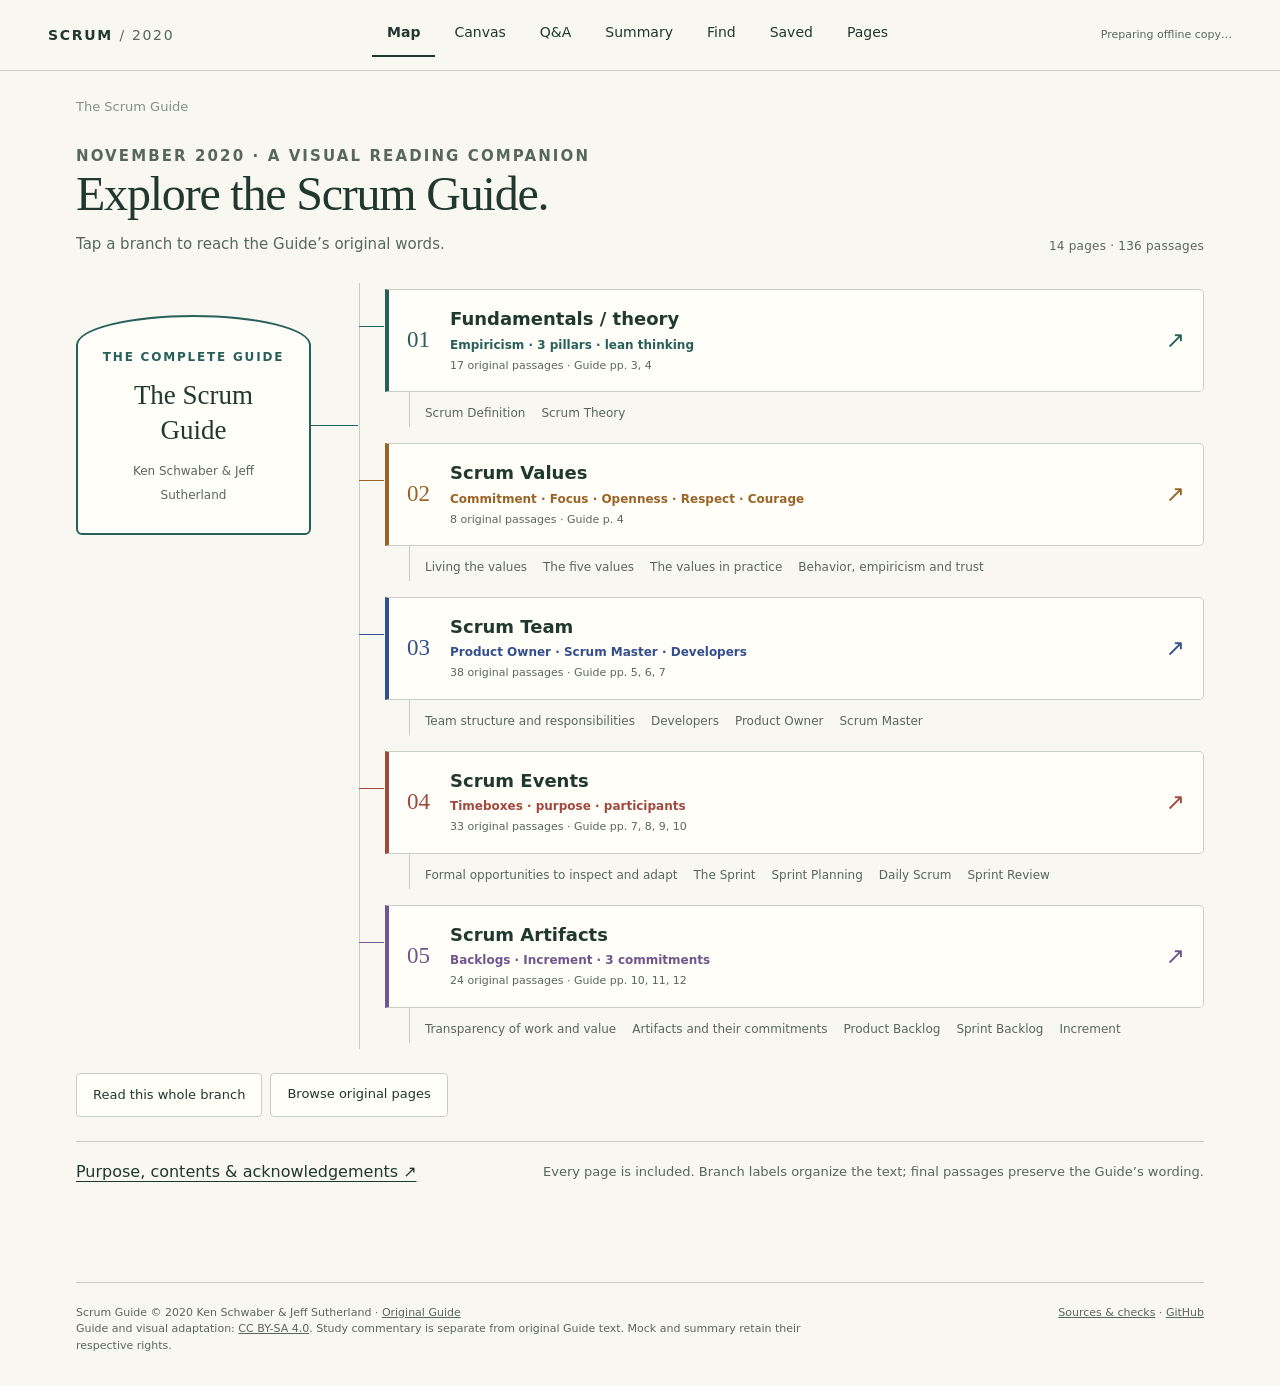
==== commit 68357b34: "Add complete zoomable Scrum study canvas Add a standalone HTML canvas with all 14 Guide pages, 136 e" ====
--- a/index.html
+++ b/index.html
@@ -7,7 +7,15 @@
 /* Study routes share the Guide's branch colors and use compact, touch-sized indexes. */
 .node-keywords{display:block;font-size:12px;line-height:1.5;color:var(--branch);margin-top:5px;font-weight:550}.node>span:not(.node-num):not(.arrow){min-width:0}.node-meta{font-size:11px;margin-top:4px}.chip{display:inline-flex;align-items:center;min-height:44px;padding:9px 13px;border:1px solid var(--line);border-radius:3px;background:var(--white);font-size:13px;line-height:1.3}.chip:hover,.chip.active{background:var(--ink);border-color:var(--ink);color:white}.filter-row{display:flex;flex-wrap:wrap;gap:8px;margin:14px 0}.fast-answers .chip{border-color:#78948a;font-weight:600}.keyword-groups{display:grid;grid-template-columns:1fr 1fr;gap:26px 36px;margin-top:34px}.keyword-groups section{border-top:2px solid var(--line);padding-top:18px}.keyword-groups h2{font-size:17px;margin-bottom:10px}.section-heading{display:flex;align-items:baseline;justify-content:space-between;gap:14px;border-top:1px solid var(--line);padding-top:20px;margin-top:28px}.section-heading h2{font-family:Georgia,serif;font-size:26px;font-weight:400}.section-heading .small{white-space:nowrap}.question-list{max-width:880px}.question-card{padding:23px 0 28px;border-bottom:1px solid var(--line)}.question-heading{display:flex;align-items:center;gap:12px;margin-bottom:15px}.question-number{font:700 14px ui-monospace,monospace;min-width:43px;border-bottom:3px solid #344f8e;padding:4px 0;color:#344f8e}.question-open{margin-left:auto;font-size:12px;min-height:44px;display:flex;align-items:center;text-decoration:underline}.question-card h2{font-size:19px;line-height:1.5;font-weight:600;white-space:pre-line;margin-bottom:12px}.answer{background:#eff2ec;border-left:3px solid #286059;padding:15px 18px;margin:15px 0}.answer-label{font-size:10px;letter-spacing:.1em;text-transform:uppercase;font-weight:750;color:#476054}.answer p{margin:8px 0 0;font-size:16px;line-height:1.6}.answer ul{margin:8px 0 0;padding-left:22px}.answer li{margin:7px 0}.expanded-answer{border-top:1px solid #c7cfc5;margin-top:14px;padding-top:13px}.question-check{border-left:3px solid #a9b7b0;padding-left:14px;margin-top:16px}.question-check summary,.original-options summary,.summary-point summary,.question-jump summary,.source-original summary{cursor:pointer;min-height:44px;padding:10px 0;font-size:13px;font-weight:650}.question-check summary span{font-weight:400;color:var(--muted)}.question-check.context,.question-check.outside{border-color:#a36b24}.question-check.context summary,.question-check.outside summary{color:#855516}.question-check>p{font-size:15px;line-height:1.65;margin-top:10px;max-width:800px}.question-check p a{text-decoration:underline}.reference-links{display:flex;flex-wrap:wrap;gap:6px 15px;margin:10px 0}.reference-links a{display:block;font-size:12px;min-height:38px;padding:8px 0;text-decoration:underline;text-underline-offset:3px;color:var(--accent)}.original-options{margin-top:4px;color:var(--muted)}.original-options li{font-size:14px;margin:10px 0}.selected-option{color:#286059;font-size:12px;font-weight:650}.question-jump{border-block:1px solid var(--line);padding:4px 0;margin:20px 0}.number-grid{display:grid;grid-template-columns:repeat(10,1fr);gap:5px;margin:10px 0 20px;max-width:650px}.number-grid a{min-height:44px;padding:10px 4px;text-align:center;border:1px solid var(--line);font-size:13px;background:var(--white)}.number-grid a:hover{background:#e5ece2}.find-results>h3{margin:30px 0 12px}.find-results .limbs{margin-left:0}.search-questions{border-top:1px solid var(--line)}.search-questions>a{display:grid;grid-template-columns:40px 1fr 14px;gap:12px;border-bottom:1px solid var(--line);padding:16px 10px;font-size:14px}.search-questions strong{color:#344f8e}.search-questions>a:hover{background:#edf1e9}.summary-group{margin:32px 0}.summary-group .section-heading{border-top:3px solid var(--accent)}.summary-point{border-bottom:1px solid var(--line);padding:20px 0;max-width:850px}.summary-point h3{color:var(--accent);margin-bottom:10px}.summary-point p{font-size:15px;line-height:1.65;margin-bottom:10px}.summary-point .qualification{border-left:2px solid #a36b24;padding:5px 0 5px 14px;font-size:13px;color:#755426}.summary-point details{margin-top:0}.time-strip{display:grid;grid-template-columns:1.35fr repeat(4,1fr);border:1px solid #bbccc0;background:var(--white);margin:28px 0 12px}.time-strip a{padding:18px 14px;border-right:1px solid var(--line);display:flex;flex-direction:column;justify-content:center;gap:8px}.time-strip a:last-child{border:0}.time-strip strong{font:26px Georgia,serif;color:#a1493e;white-space:nowrap}.time-strip span{font-size:12px}.commitment-flow{margin:26px 0;border-top:1px solid #c7bed0;max-width:850px}.commitment-flow>div{display:grid;grid-template-columns:1fr 36px 1fr;align-items:center;border-bottom:1px solid #c7bed0;background:var(--white)}.commitment-flow a{padding:15px;font-size:15px;color:#71558d}.commitment-flow a:last-child{font-weight:650}.commitment-flow span{text-align:center;color:#71558d;font-size:22px}.related{border-top:1px solid var(--line);padding-top:26px;margin-top:35px}.related>.button{display:inline-flex;align-items:center;font-size:13px}.resource-grid{display:grid;grid-template-columns:1fr 1fr;gap:24px;margin-top:24px}.resource-card{border-top:2px solid #92a79a;padding:20px 0 8px;margin:18px 0 12px}.resource-card .eyebrow{font-size:10px}.resource-card h3 a{text-decoration:underline;text-underline-offset:4px}.resource-card>p{font-size:14px;line-height:1.65;max-width:750px}.resource-card .small{font-size:11px}.coverage-strip{display:grid;grid-template-columns:repeat(4,1fr);border-block:1px solid var(--line);margin:28px 0}.coverage-strip>div{display:flex;flex-direction:column;gap:7px;padding:18px 8px}.coverage-strip strong{font:25px Georgia,serif}.coverage-strip span{font-size:11px}.source-heading{margin-top:36px}.source-original{border-block:1px solid var(--line);margin-top:20px}.source-original pre{white-space:pre-wrap;overflow-wrap:anywhere;font:13px/1.7 system-ui;padding:16px;background:var(--white)}.source-original>a,.reading>p>a{text-decoration:underline;text-underline-offset:3px}
 @media(max-width:700px){nav{gap:0}nav a{font-size:12px;padding:9px 7px}#saved-count{font-size:10px}.node-keywords{font-size:11px}.home-map .node-meta{font-size:10px}.home-map .node-title{font-size:15px}.home-map .limbs{gap:10px}.home-map .node{padding:10px}.home-map .node-num{display:none}.keyword-groups{grid-template-columns:1fr;gap:20px}.filter-row{gap:7px}.chip{font-size:12px;padding:9px 11px}.question-card{padding:15px 0 24px}.question-card h2{font-size:17px}.question-heading{gap:9px;margin-bottom:10px}.answer{padding:14px}.answer p,.answer li{font-size:15px}.question-check{padding-left:11px}.section-heading h2{font-size:24px}.number-grid{grid-template-columns:repeat(8,1fr)}.time-strip{grid-template-columns:1fr 1fr}.time-strip>a:first-child{grid-column:1/-1;border-right:0;border-bottom:1px solid var(--line);flex-direction:row;justify-content:space-between;align-items:center}.time-strip a{padding:13px;border-bottom:1px solid var(--line)}.time-strip a:nth-child(3){border-right:0}.time-strip a:nth-child(4){border-bottom:0}.time-strip strong{font-size:24px}.time-strip span{font-size:11px}.commitment-flow{margin-top:20px}.commitment-flow>div{grid-template-columns:1fr 25px 1fr}.commitment-flow a{font-size:13px;padding:14px 10px}.resource-grid{grid-template-columns:1fr;gap:0}.coverage-strip{grid-template-columns:1fr 1fr}.coverage-strip>div{padding:16px 8px}.question-card .reference-links{display:block}.summary-point .reference-links{display:block}.find-results .node{padding:13px}.find-results .node-title{font-size:15px}.search-questions>a{grid-template-columns:30px 1fr 12px;gap:8px;padding-inline:2px}.source-original pre{padding:10px;font-size:12px}}
-</style></head><body><header><div class="topbar"><a href="#home" class="brand">SCRUM <span>/ 2020</span></a><nav aria-label="Main navigation"><a href="#home">Map</a><a href="#questions">Q&amp;A</a><a href="#summary">Summary</a><a href="#search">Find</a><a href="#saved">Saved<span id="saved-count"></span></a><a href="#pages">Pages</a></nav><span class="status" id="offline-status" role="status">Preparing offline copy…</span></div></header><main id="main" tabindex="-1"></main><noscript><p>This mind map needs JavaScript. <a href="https://scrumguides.org/scrum-guide.html">Read the official Guide here.</a></p></noscript><footer class="footer"><p>Scrum Guide © 2020 Ken Schwaber & Jeff Sutherland · <a href="https://scrumguides.org/">Original Guide</a><br>Guide and visual adaptation: <a href="https://creativecommons.org/licenses/by-sa/4.0/">CC BY-SA 4.0</a>. Study commentary is separate from original Guide text. Mock and summary retain their respective rights.</p><div><a href="#sources">Sources &amp; checks</a> · <a href="https://github.com/himansh1/scrum-guide-map">GitHub</a></div></footer><input type="file" id="import-file" accept="application/json,.json" hidden><div id="toast" class="toast" role="status" hidden></div><script type="application/json" id="guide-data">{"nodes":{"b012":{"id":"b012","title":"A lightweight framework for complex problems","text":"Scrum is a lightweight framework that helps people, teams and organizations generate value through adaptive solutions for complex problems.","pages":[3],"refs":["b012"],"kind":"text","parent":"scrum-definition","color":"#286059","leafCount":1,"keywords":["Value","Adaptation"]},"b013":{"id":"b013","title":"The Scrum Master’s environment","text":"In a nutshell, Scrum requires a Scrum Master to foster an environment where:","pages":[3],"refs":["b013"],"kind":"text","parent":"scrum-in-a-nutshell","color":"#286059","leafCount":1,"keywords":["Scrum Master"]},"b014":{"id":"b014","title":"1 · Order the Product Backlog","text":"1. A Product Owner orders the work for a complex problem into a Product Backlog.","pages":[3],"refs":["b014"],"kind":"text","parent":"scrum-in-a-nutshell","color":"#286059","leafCount":1,"keywords":["Product Backlog","Product Owner"]},"b015":{"id":"b015","title":"2 · Create an Increment in a Sprint","text":"2. The Scrum Team turns a selection of the work into an Increment of value during a Sprint.","pages":[3],"refs":["b015"],"kind":"text","parent":"scrum-in-a-nutshell","color":"#286059","leafCount":1,"keywords":["Value"]},"b016":{"id":"b016","title":"3 · Inspect and adjust","text":"3. The Scrum Team and its stakeholders inspect the results and adjust for the next Sprint.","pages":[3],"refs":["b016"],"kind":"text","parent":"scrum-in-a-nutshell","color":"#286059","leafCount":1,"keywords":["Stakeholders","Inspection"]},"b017":{"id":"b017","title":"4 · Repeat","text":"4. Repeat","pages":[3],"refs":["b017"],"kind":"text","parent":"scrum-in-a-nutshell","color":"#286059","leafCount":1,"keywords":["Original text","Guide p. 3"]},"scrum-in-a-nutshell":{"id":"scrum-in-a-nutshell","title":"Scrum in a nutshell","children":["b013","b014","b015","b016","b017"],"refs":[],"parent":"scrum-definition","color":"#286059","pages":[3],"leafCount":5,"keywords":["Order","create","inspect","repeat"]},"b018":{"id":"b018","title":"Simple and purposefully incomplete","text":"Scrum is simple. Try it as is and determine if its philosophy, theory, and structure help to achieve goals and create value. The Scrum framework is purposefully incomplete, only defining the parts required to implement Scrum theory. Scrum is built upon by the collective intelligence of the people using it. Rather than provide people with detailed instructions, the rules of Scrum guide their relationships and interactions.","pages":[3],"refs":["b018"],"kind":"text","parent":"scrum-definition","color":"#286059","leafCount":1,"keywords":["Value"]},"b019":{"id":"b019","title":"Processes, techniques and methods","text":"Various processes, techniques and methods can be employed within the framework. Scrum wraps around existing practices or renders them unnecessary. Scrum makes visible the relative efficacy of current management, environment, and work techniques, so that improvements can be made.","pages":[3],"refs":["b019"],"kind":"text","parent":"scrum-definition","color":"#286059","leafCount":1,"keywords":["Original text","Guide p. 3"]},"scrum-definition":{"id":"scrum-definition","title":"Scrum Definition","children":["b012","scrum-in-a-nutshell","b018","b019"],"refs":["b011"],"parent":"fundamentals","color":"#286059","pages":[3],"leafCount":8,"keywords":["Complexity","value","framework"]},"b021":{"id":"b021","title":"Empiricism and lean thinking","text":"Scrum is founded on empiricism and lean thinking. Empiricism asserts that knowledge comes from experience and making decisions based on what is observed. Lean thinking reduces waste and focuses on the essentials.","pages":[3],"refs":["b021"],"kind":"text","parent":"scrum-theory","color":"#286059","leafCount":1,"keywords":["Empiricism"]},"b022":{"id":"b022","title":"Iterative and incremental work","text":"Scrum employs an iterative, incremental approach to optimize predictability and to control risk. Scrum engages groups of people who collectively have all the skills and expertise to do the work and share or acquire such skills as needed.","pages":[3],"refs":["b022"],"kind":"text","parent":"scrum-theory","color":"#286059","leafCount":1,"keywords":["Original text","Guide p. 3"]},"b023":{"id":"b023","title":"Events and the three pillars","text":"Scrum combines four formal events for inspection and adaptation within a containing event, the Sprint. These events work because they implement the empirical Scrum pillars of transparency, inspection, and adaptation.","pages":[3],"refs":["b023"],"kind":"text","parent":"scrum-theory","color":"#286059","leafCount":1,"keywords":["Inspection","Adaptation","Transparency","Empiricism"]},"b025":{"id":"b025","title":"Visibility of work and artifacts","text":"The emergent process and work must be visible to those performing the work as well as those receiving the work. With Scrum, important decisions are based on the perceived state of its three formal artifacts. Artifacts that have low transparency can lead to decisions that diminish value and increase risk.","pages":[3],"refs":["b025"],"kind":"text","parent":"transparency","color":"#286059","leafCount":1,"keywords":["Value","Transparency"]},"b026":{"id":"b026","title":"Transparency enables inspection","text":"Transparency enables inspection. Inspection without transparency is misleading and wasteful.","pages":[4],"refs":["b026"],"kind":"text","parent":"transparency","color":"#286059","leafCount":1,"keywords":["Inspection","Transparency"]},"transparency":{"id":"transparency","title":"Transparency","children":["b025","b026"],"refs":["b024"],"parent":"scrum-theory","color":"#286059","pages":[3,4],"leafCount":2,"keywords":["Visible work","shared understanding"]},"b028":{"id":"b028","title":"Inspect artifacts and progress","text":"The Scrum artifacts and the progress toward agreed goals must be inspected frequently and diligently to detect potentially undesirable variances or problems. To help with inspection, Scrum provides cadence in the form of its five events.","pages":[4],"refs":["b028"],"kind":"text","parent":"inspection","color":"#286059","leafCount":1,"keywords":["Inspection"]},"b029":{"id":"b029","title":"Inspection enables adaptation","text":"Inspection enables adaptation. Inspection without adaptation is considered pointless. Scrum events are designed to provoke change.","pages":[4],"refs":["b029"],"kind":"text","parent":"inspection","color":"#286059","leafCount":1,"keywords":["Inspection","Adaptation"]},"inspection":{"id":"inspection","title":"Inspection","children":["b028","b029"],"refs":["b027"],"parent":"scrum-theory","color":"#286059","pages":[4],"leafCount":2,"keywords":["Artifacts","goals","cadence"]},"b031":{"id":"b031","title":"Adjust as soon as possible","text":"If any aspects of a process deviate outside acceptable limits or if the resulting product is unacceptable, the process being applied or the materials being produced must be adjusted. The adjustment must be made as soon as possible to minimize further deviation.","pages":[4],"refs":["b031"],"kind":"text","parent":"adaptation","color":"#286059","leafCount":1,"keywords":["Original text","Guide p. 4"]},"b032":{"id":"b032","title":"Empowerment and self-management","text":"Adaptation becomes more difficult when the people involved are not empowered or self-managing. A Scrum Team is expected to adapt the moment it learns anything new through inspection.","pages":[4],"refs":["b032"],"kind":"text","parent":"adaptation","color":"#286059","leafCount":1,"keywords":["Self-management","Inspection","Adaptation"]},"adaptation":{"id":"adaptation","title":"Adaptation","children":["b031","b032"],"refs":["b030"],"parent":"scrum-theory","color":"#286059","pages":[4],"leafCount":2,"keywords":["Adjust promptly","empowerment"]},"scrum-theory":{"id":"scrum-theory","title":"Scrum Theory","children":["b021","b022","b023","transparency","inspection","adaptation"],"refs":["b020"],"parent":"fundamentals","color":"#286059","pages":[3,4],"leafCount":9,"keywords":["Experience","evidence","adaptation"]},"fundamentals":{"id":"fundamentals","title":"Fundamentals / theory","children":["scrum-definition","scrum-theory"],"refs":[],"color":"#286059","parent":"home","pages":[3,4],"leafCount":17,"keywords":["Empiricism","3 pillars","lean thinking"]},"b036-1":{"id":"b036-1","title":"Commitment","text":"The Scrum Team commits to achieving its goals and to supporting each other.","pages":[4],"refs":["b036"],"slice":0,"parent":"the-values-in-practice","color":"#9b6427","leafCount":1,"keywords":["Original text","Guide p. 4"]},"b036-2":{"id":"b036-2","title":"Focus","text":"Their primary focus is on the work of the Sprint to make the best possible progress toward these goals.","pages":[4],"refs":["b036"],"slice":1,"parent":"the-values-in-practice","color":"#9b6427","leafCount":1,"keywords":["Original text","Guide p. 4"]},"b036-3":{"id":"b036-3","title":"Openness","text":"The Scrum Team and its stakeholders are open about the work and the challenges.","pages":[4],"refs":["b036"],"slice":2,"parent":"the-values-in-practice","color":"#9b6427","leafCount":1,"keywords":["Stakeholders"]},"b036-4":{"id":"b036-4","title":"Respect","text":"Scrum Team members respect each other to be capable, independent people, and are respected as such by the people with whom they work.","pages":[4],"refs":["b036"],"slice":3,"parent":"the-values-in-practice","color":"#9b6427","leafCount":1,"keywords":["Original text","Guide p. 4"]},"b036-5":{"id":"b036-5","title":"Courage","text":"The Scrum Team members have the courage to do the right thing, to work on tough problems.","pages":[4],"refs":["b036"],"slice":4,"parent":"the-values-in-practice","color":"#9b6427","leafCount":1,"keywords":["Original text","Guide p. 4"]},"b034":{"id":"b034","title":"Living the values","text":"Successful use of Scrum depends on people becoming more proficient in living five values:","pages":[4],"refs":["b034"],"kind":"text","parent":"scrum-values","color":"#9b6427","leafCount":1,"keywords":["Value"]},"b035":{"id":"b035","title":"The five values","text":"Commitment, Focus, Openness, Respect, and Courage","pages":[4],"refs":["b035"],"kind":"text","parent":"scrum-values","color":"#9b6427","leafCount":1,"keywords":["Value"]},"the-values-in-practice":{"id":"the-values-in-practice","title":"The values in practice","children":["b036-1","b036-2","b036-3","b036-4","b036-5"],"refs":[],"parent":"scrum-values","color":"#9b6427","pages":[4],"leafCount":5,"keywords":["Behavior","trust","teamwork"]},"b037":{"id":"b037","title":"Behavior, empiricism and trust","text":"These values give direction to the Scrum Team with regard to their work, actions, and behavior. The decisions that are made, the steps taken, and the way Scrum is used should reinforce these values, not diminish or undermine them. The Scrum Team members learn and explore the values as they work with the Scrum events and artifacts. When these values are embodied by the Scrum Team and the people they work with, the empirical Scrum pillars of transparency, inspection, and adaptation come to life building trust.","pages":[4],"refs":["b037"],"kind":"text","parent":"scrum-values","color":"#9b6427","leafCount":1,"keywords":["Value","Inspection","Adaptation","Transparency"]},"scrum-values":{"id":"scrum-values","title":"Scrum Values","children":["b034","b035","the-values-in-practice","b037"],"refs":["b033"],"color":"#9b6427","parent":"home","pages":[4],"leafCount":8,"keywords":["Commitment","Focus","Openness","Respect","Courage"]},"b045":{"id":"b045","title":"Who the Developers are","text":"Developers are the people in the Scrum Team that are committed to creating any aspect of a usable Increment each Sprint.","pages":[5],"refs":["b045"],"kind":"text","parent":"developers","color":"#344f8e","leafCount":1,"keywords":["Developers"]},"b046":{"id":"b046","title":"Skills vary; accountabilities remain","text":"The specific skills needed by the Developers are often broad and will vary with the domain of work. However, the Developers are always accountable for:","pages":[5],"refs":["b046"],"kind":"text","parent":"developers-accountabilities","color":"#344f8e","leafCount":1,"keywords":["Developers"]},"b047":{"id":"b047","title":"Create the Sprint Backlog","text":"● Creating a plan for the Sprint, the Sprint Backlog;","pages":[5],"refs":["b047"],"kind":"text","parent":"developers-accountabilities","color":"#344f8e","leafCount":1,"keywords":["Sprint Backlog"]},"b048":{"id":"b048","title":"Adhere to the Definition of Done","text":"● Instilling quality by adhering to a Definition of Done;","pages":[5],"refs":["b048"],"kind":"text","parent":"developers-accountabilities","color":"#344f8e","leafCount":1,"keywords":["Definition of Done","Quality"]},"b049":{"id":"b049","title":"Adapt toward the Sprint Goal","text":"● Adapting their plan each day toward the Sprint Goal; and,","pages":[5],"refs":["b049"],"kind":"text","parent":"developers-accountabilities","color":"#344f8e","leafCount":1,"keywords":["Sprint Goal","Adaptation"]},"b050":{"id":"b050","title":"Hold each other accountable","text":"● Holding each other accountable as professionals.","pages":[5],"refs":["b050"],"kind":"text","parent":"developers-accountabilities","color":"#344f8e","leafCount":1,"keywords":["Original text","Guide p. 5"]},"developers-accountabilities":{"id":"developers-accountabilities","title":"Developers’ accountabilities","children":["b046","b047","b048","b049","b050"],"refs":[],"parent":"developers","color":"#344f8e","pages":[5],"leafCount":5,"keywords":["Sprint plan","Done","adapt","accountable"]},"developers":{"id":"developers","title":"Developers","children":["b045","developers-accountabilities"],"refs":["b044"],"parent":"scrum-team","color":"#344f8e","pages":[5],"leafCount":6,"keywords":["Plan","quality","daily adaptation"]},"b052":{"id":"b052","title":"Maximize product value","text":"The Product Owner is accountable for maximizing the value of the product resulting from the work of the Scrum Team. How this is done may vary widely across organizations, Scrum Teams, and individuals.","pages":[5],"refs":["b052"],"kind":"text","parent":"product-owner","color":"#344f8e","leafCount":1,"keywords":["Definition of Done","Product Owner","Value"]},"b053":{"id":"b053","title":"Effective backlog management","text":"The Product Owner is also accountable for effective Product Backlog management, which includes:","pages":[6],"refs":["b053"],"kind":"text","parent":"product-backlog-management","color":"#344f8e","leafCount":1,"keywords":["Product Backlog","Product Owner"]},"b054":{"id":"b054","title":"Communicate the Product Goal","text":"● Developing and explicitly communicating the Product Goal;","pages":[6],"refs":["b054"],"kind":"text","parent":"product-backlog-management","color":"#344f8e","leafCount":1,"keywords":["Product Goal"]},"b055":{"id":"b055","title":"Communicate Product Backlog items","text":"● Creating and clearly communicating Product Backlog items;","pages":[6],"refs":["b055"],"kind":"text","parent":"product-backlog-management","color":"#344f8e","leafCount":1,"keywords":["Product Backlog"]},"b056":{"id":"b056","title":"Order Product Backlog items","text":"● Ordering Product Backlog items; and,","pages":[6],"refs":["b056"],"kind":"text","parent":"product-backlog-management","color":"#344f8e","leafCount":1,"keywords":["Product Backlog"]},"b057":{"id":"b057","title":"Make the backlog transparent","text":"● Ensuring that the Product Backlog is transparent, visible and understood.","pages":[6],"refs":["b057"],"kind":"text","parent":"product-backlog-management","color":"#344f8e","leafCount":1,"keywords":["Product Backlog","Transparency"]},"product-backlog-management":{"id":"product-backlog-management","title":"Product Backlog management","children":["b053","b054","b055","b056","b057"],"refs":[],"parent":"product-owner","color":"#344f8e","pages":[6],"leafCount":5,"keywords":["Goal","items","order","transparency"]},"b058":{"id":"b058","title":"Delegation retains accountability","text":"The Product Owner may do the above work or may delegate the responsibility to others. Regardless, the Product Owner remains accountable.","pages":[6],"refs":["b058"],"kind":"text","parent":"authority-and-accountability","color":"#344f8e","leafCount":1,"keywords":["Product Owner","Delegation"]},"b059":{"id":"b059","title":"Respect the Product Owner’s decisions","text":"For Product Owners to succeed, the entire organization must respect their decisions. These decisions are visible in the content and ordering of the Product Backlog, and through the inspectable Increment at the Sprint Review.","pages":[6],"refs":["b059"],"kind":"text","parent":"authority-and-accountability","color":"#344f8e","leafCount":1,"keywords":["Product Backlog","Product Owner","Inspection"]},"b060":{"id":"b060","title":"One person; represent stakeholders","text":"The Product Owner is one person, not a committee. The Product Owner may represent the needs of many stakeholders in the Product Backlog. Those wanting to change the Product Backlog can do so by trying to convince the Product Owner.","pages":[6],"refs":["b060"],"kind":"text","parent":"authority-and-accountability","color":"#344f8e","leafCount":1,"keywords":["Product Backlog","Product Owner","Stakeholders"]},"authority-and-accountability":{"id":"authority-and-accountability","title":"Authority and accountability","children":["b058","b059","b060"],"refs":[],"parent":"product-owner","color":"#344f8e","pages":[6],"leafCount":3,"keywords":["One person","decisions","delegate work"]},"product-owner":{"id":"product-owner","title":"Product Owner","children":["b052","product-backlog-management","authority-and-accountability"],"refs":["b051"],"parent":"scrum-team","color":"#344f8e","pages":[5,6],"leafCount":9,"keywords":["Value","ordering","delegation"]},"b062":{"id":"b062","title":"Establish Scrum","text":"The Scrum Master is accountable for establishing Scrum as defined in the Scrum Guide. They do this by helping everyone understand Scrum theory and practice, both within the Scrum Team and the organization.","pages":[6],"refs":["b062"],"kind":"text","parent":"purpose-and-leadership","color":"#344f8e","leafCount":1,"keywords":["Scrum Master"]},"b063":{"id":"b063","title":"Enable team effectiveness","text":"The Scrum Master is accountable for the Scrum Team’s effectiveness. They do this by enabling the Scrum Team to improve its practices, within the Scrum framework.","pages":[6],"refs":["b063"],"kind":"text","parent":"purpose-and-leadership","color":"#344f8e","leafCount":1,"keywords":["Scrum Master"]},"b064":{"id":"b064","title":"True leaders who serve","text":"Scrum Masters are true leaders who serve the Scrum Team and the larger organization.","pages":[6],"refs":["b064"],"kind":"text","parent":"purpose-and-leadership","color":"#344f8e","leafCount":1,"keywords":["Scrum Master"]},"purpose-and-leadership":{"id":"purpose-and-leadership","title":"Purpose and leadership","children":["b062","b063","b064"],"refs":[],"parent":"scrum-master","color":"#344f8e","pages":[6],"leafCount":3,"keywords":["Establish Scrum","Enable team effectiveness","True leaders who serve"]},"b065":{"id":"b065","title":"Ways to serve the Scrum Team","text":"The Scrum Master serves the Scrum Team in several ways, including:","pages":[6],"refs":["b065"],"kind":"text","parent":"service-to-the-scrum-team","color":"#344f8e","leafCount":1,"keywords":["Scrum Master"]},"b066":{"id":"b066","title":"Coach self-management","text":"● Coaching the team members in self-management and cross-functionality;","pages":[6],"refs":["b066"],"kind":"text","parent":"service-to-the-scrum-team","color":"#344f8e","leafCount":1,"keywords":["Self-management"]},"b067":{"id":"b067","title":"Focus on high-value, Done Increments","text":"● Helping the Scrum Team focus on creating high-value Increments that meet the Definition of Done;","pages":[6],"refs":["b067"],"kind":"text","parent":"service-to-the-scrum-team","color":"#344f8e","leafCount":1,"keywords":["Definition of Done","Value"]},"b068":{"id":"b068","title":"Cause removal of impediments","text":"● Causing the removal of impediments to the Scrum Team’s progress; and,","pages":[6],"refs":["b068"],"kind":"text","parent":"service-to-the-scrum-team","color":"#344f8e","leafCount":1,"keywords":["Impediments"]},"b069":{"id":"b069","title":"Ensure effective events","text":"● Ensuring that all Scrum events take place and are positive, productive, and kept within the timebox.","pages":[6],"refs":["b069"],"kind":"text","parent":"service-to-the-scrum-team","color":"#344f8e","leafCount":1,"keywords":["Original text","Guide p. 6"]},"service-to-the-scrum-team":{"id":"service-to-the-scrum-team","title":"Service to the Scrum Team","children":["b065","b066","b067","b068","b069"],"refs":[],"parent":"scrum-master","color":"#344f8e","pages":[6],"leafCount":5,"keywords":["Ways to serve the Scrum Team","Coach self-management","Focus on high-value, Done Increments"]},"b070":{"id":"b070","title":"Ways to serve the Product Owner","text":"The Scrum Master serves the Product Owner in several ways, including:","pages":[6],"refs":["b070"],"kind":"text","parent":"service-to-the-product-owner","color":"#344f8e","leafCount":1,"keywords":["Product Owner","Scrum Master"]},"b071":{"id":"b071","title":"Product Goal and backlog techniques","text":"● Helping find techniques for effective Product Goal definition and Product Backlog management;","pages":[7],"refs":["b071"],"kind":"text","parent":"service-to-the-product-owner","color":"#344f8e","leafCount":1,"keywords":["Product Goal","Product Backlog"]},"b072":{"id":"b072","title":"Clear and concise backlog items","text":"● Helping the Scrum Team understand the need for clear and concise Product Backlog items;","pages":[7],"refs":["b072"],"kind":"text","parent":"service-to-the-product-owner","color":"#344f8e","leafCount":1,"keywords":["Product Backlog"]},"b073":{"id":"b073","title":"Empirical product planning","text":"● Helping establish empirical product planning for a complex environment; and,","pages":[7],"refs":["b073"],"kind":"text","parent":"service-to-the-product-owner","color":"#344f8e","leafCount":1,"keywords":["Empiricism","Planning"]},"b074":{"id":"b074","title":"Stakeholder collaboration","text":"● Facilitating stakeholder collaboration as requested or needed.","pages":[7],"refs":["b074"],"kind":"text","parent":"service-to-the-product-owner","color":"#344f8e","leafCount":1,"keywords":["Stakeholders"]},"service-to-the-product-owner":{"id":"service-to-the-product-owner","title":"Service to the Product Owner","children":["b070","b071","b072","b073","b074"],"refs":[],"parent":"scrum-master","color":"#344f8e","pages":[6,7],"leafCount":5,"keywords":["Product Owner"]},"b075":{"id":"b075","title":"Ways to serve the organization","text":"The Scrum Master serves the organization in several ways, including:","pages":[7],"refs":["b075"],"kind":"text","parent":"service-to-the-organization","color":"#344f8e","leafCount":1,"keywords":["Scrum Master"]},"b076":{"id":"b076","title":"Lead, train and coach","text":"● Leading, training, and coaching the organization in its Scrum adoption;","pages":[7],"refs":["b076"],"kind":"text","parent":"service-to-the-organization","color":"#344f8e","leafCount":1,"keywords":["Original text","Guide p. 7"]},"b077":{"id":"b077","title":"Advise Scrum implementations","text":"● Planning and advising Scrum implementations within the organization;","pages":[7],"refs":["b077"],"kind":"text","parent":"service-to-the-organization","color":"#344f8e","leafCount":1,"keywords":["Planning"]},"b078":{"id":"b078","title":"Enable an empirical approach","text":"● Helping employees and stakeholders understand and enact an empirical approach for complex work; and,","pages":[7],"refs":["b078"],"kind":"text","parent":"service-to-the-organization","color":"#344f8e","leafCount":1,"keywords":["Stakeholders","Empiricism"]},"b079":{"id":"b079","title":"Remove stakeholder barriers","text":"● Removing barriers between stakeholders and Scrum Teams.","pages":[7],"refs":["b079"],"kind":"text","parent":"service-to-the-organization","color":"#344f8e","leafCount":1,"keywords":["Stakeholders"]},"service-to-the-organization":{"id":"service-to-the-organization","title":"Service to the organization","children":["b075","b076","b077","b078","b079"],"refs":[],"parent":"scrum-master","color":"#344f8e","pages":[7],"leafCount":5,"keywords":["Ways to serve the organization","Lead, train and coach","Advise Scrum implementations"]},"scrum-master":{"id":"scrum-master","title":"Scrum Master","children":["purpose-and-leadership","service-to-the-scrum-team","service-to-the-product-owner","service-to-the-organization"],"refs":["b061"],"parent":"scrum-team","color":"#344f8e","pages":[6,7],"leafCount":18,"keywords":["Effectiveness","coaching","impediments"]},"b039":{"id":"b039","title":"One cohesive team","text":"The fundamental unit of Scrum is a small team of people, a Scrum Team. The Scrum Team consists of one Scrum Master, one Product Owner, and Developers. Within a Scrum Team, there are no sub-teams or hierarchies. It is a cohesive unit of professionals focused on one objective at a time, the Product Goal.","pages":[5],"refs":["b039"],"kind":"text","parent":"team-structure-and-responsibilities","color":"#344f8e","leafCount":1,"keywords":["Product Goal","Product Owner","Developers","Scrum Master"]},"b040":{"id":"b040","title":"Cross-functional and self-managing","text":"Scrum Teams are cross-functional, meaning the members have all the skills necessary to create value each Sprint. They are also self-managing, meaning they internally decide who does what, when, and how.","pages":[5],"refs":["b040"],"kind":"text","parent":"team-structure-and-responsibilities","color":"#344f8e","leafCount":1,"keywords":["Value","Self-management"]},"b041":{"id":"b041","title":"Team size and multiple teams","text":"The Scrum Team is small enough to remain nimble and large enough to complete significant work within a Sprint, typically 10 or fewer people. In general, we have found that smaller teams communicate better and are more productive. If Scrum Teams become too large, they should consider reorganizing into multiple cohesive Scrum Teams, each focused on the same product. Therefore, they should share the same Product Goal, Product Backlog, and Product Owner.","pages":[5],"refs":["b041"],"kind":"text","parent":"team-structure-and-responsibilities","color":"#344f8e","leafCount":1,"keywords":["Product Goal","Product Backlog","Product Owner","Scaling"]},"b042":{"id":"b042","title":"All product-related activities","text":"The Scrum Team is responsible for all product-related activities from stakeholder collaboration, verification, maintenance, operation, experimentation, research and development, and anything else that might be required. They are structured and empowered by the organization to manage their own work. Working in Sprints at a sustainable pace improves the Scrum Team’s focus and consistency.","pages":[5],"refs":["b042"],"kind":"text","parent":"team-structure-and-responsibilities","color":"#344f8e","leafCount":1,"keywords":["Stakeholders"]},"b043":{"id":"b043","title":"A valuable, useful Increment","text":"The entire Scrum Team is accountable for creating a valuable, useful Increment every Sprint. Scrum defines three specific accountabilities within the Scrum Team: the Developers, the Product Owner, and the Scrum Master.","pages":[5],"refs":["b043"],"kind":"text","parent":"team-structure-and-responsibilities","color":"#344f8e","leafCount":1,"keywords":["Product Owner","Developers","Scrum Master"]},"team-structure-and-responsibilities":{"id":"team-structure-and-responsibilities","title":"Team structure and responsibilities","children":["b039","b040","b041","b042","b043"],"refs":[],"parent":"scrum-team","color":"#344f8e","pages":[5],"leafCount":5,"keywords":["≤10 typical","self-managing","cross-functional"]},"scrum-team":{"id":"scrum-team","title":"Scrum Team","children":["team-structure-and-responsibilities","developers","product-owner","scrum-master"],"refs":["b038"],"color":"#344f8e","parent":"home","pages":[5,6,7],"leafCount":38,"keywords":["Product Owner","Scrum Master","Developers"]},"b083":{"id":"b083","title":"Ideas become value","text":"Sprints are the heartbeat of Scrum, where ideas are turned into value.","pages":[7],"refs":["b083"],"kind":"text","parent":"purpose-duration-and-scope","color":"#a1493e","leafCount":1,"keywords":["Value"]},"b084":{"id":"b084","title":"One month or less; immediate next Sprint","text":"They are fixed length events of one month or less to create consistency. A new Sprint starts immediately after the conclusion of the previous Sprint.","pages":[7],"refs":["b084"],"kind":"text","parent":"purpose-duration-and-scope","color":"#a1493e","leafCount":1,"keywords":["Timeboxes"]},"b085":{"id":"b085","title":"All work happens within Sprints","text":"All the work necessary to achieve the Product Goal, including Sprint Planning, Daily Scrums, Sprint Review, and Sprint Retrospective, happen within Sprints.","pages":[7],"refs":["b085"],"kind":"text","parent":"purpose-duration-and-scope","color":"#a1493e","leafCount":1,"keywords":["Product Goal","Planning"]},"purpose-duration-and-scope":{"id":"purpose-duration-and-scope","title":"Purpose, duration and scope","children":["b083","b084","b085"],"refs":[],"parent":"the-sprint","color":"#a1493e","pages":[7],"leafCount":3,"keywords":["Value","≤1 month","all work"]},"b086":{"id":"b086","title":"The Sprint’s constraints","text":"During the Sprint:","pages":[7],"refs":["b086"],"kind":"text","parent":"during-the-sprint","color":"#a1493e","leafCount":1,"keywords":["Original text","Guide p. 7"]},"b087":{"id":"b087","title":"Protect the Sprint Goal","text":"● No changes are made that would endanger the Sprint Goal;","pages":[7],"refs":["b087"],"kind":"text","parent":"during-the-sprint","color":"#a1493e","leafCount":1,"keywords":["Sprint Goal"]},"b088":{"id":"b088","title":"Quality does not decrease","text":"● Quality does not decrease;","pages":[7],"refs":["b088"],"kind":"text","parent":"during-the-sprint","color":"#a1493e","leafCount":1,"keywords":["Definition of Done","Quality"]},"b089":{"id":"b089","title":"Refine the Product Backlog","text":"● The Product Backlog is refined as needed; and,","pages":[7],"refs":["b089"],"kind":"text","parent":"during-the-sprint","color":"#a1493e","leafCount":1,"keywords":["Product Backlog","Refinement"]},"b090":{"id":"b090","title":"Clarify and renegotiate scope","text":"● Scope may be clarified and renegotiated with the Product Owner as more is learned.","pages":[7],"refs":["b090"],"kind":"text","parent":"during-the-sprint","color":"#a1493e","leafCount":1,"keywords":["Product Owner"]},"during-the-sprint":{"id":"during-the-sprint","title":"During the Sprint","children":["b086","b087","b088","b089","b090"],"refs":[],"parent":"the-sprint","color":"#a1493e","pages":[7],"leafCount":5,"keywords":["Protect goal","quality","renegotiate scope"]},"b091":{"id":"b091","title":"Predictability, shorter cycles and risk","text":"Sprints enable predictability by ensuring inspection and adaptation of progress toward a Product Goal at least every calendar month. When a Sprint’s horizon is too long the Sprint Goal may become invalid, complexity may rise, and risk may increase. Shorter Sprints can be employed to generate more learning cycles and limit risk of cost and effort to a smaller time frame. Each Sprint may be considered a short project.","pages":[7,8],"refs":["b091"],"kind":"text","parent":"the-sprint","color":"#a1493e","leafCount":1,"keywords":["Sprint Goal","Product Goal","Inspection","Adaptation"]},"b092":{"id":"b092","title":"Forecasting and empiricism","text":"Various practices exist to forecast progress, like burn-downs, burn-ups, or cumulative flows. While proven useful, these do not replace the importance of empiricism. In complex environments, what will happen is unknown. Only what has already happened may be used for forward-looking decision making.","pages":[8],"refs":["b092"],"kind":"text","parent":"the-sprint","color":"#a1493e","leafCount":1,"keywords":["Empiricism"]},"b093":{"id":"b093","title":"Cancellation authority","text":"A Sprint could be cancelled if the Sprint Goal becomes obsolete. Only the Product Owner has the authority to cancel the Sprint.","pages":[8],"refs":["b093"],"kind":"text","parent":"the-sprint","color":"#a1493e","leafCount":1,"keywords":["Sprint Goal","Product Owner"]},"the-sprint":{"id":"the-sprint","title":"The Sprint","children":["purpose-duration-and-scope","during-the-sprint","b091","b092","b093"],"refs":["b082"],"parent":"scrum-events","color":"#a1493e","pages":[7,8],"leafCount":11,"keywords":["≤1 month","scope","cancellation"]},"b095":{"id":"b095","title":"Collaborative planning","text":"Sprint Planning initiates the Sprint by laying out the work to be performed for the Sprint. This resulting plan is created by the collaborative work of the entire Scrum Team.","pages":[8],"refs":["b095"],"kind":"text","parent":"sprint-planning","color":"#a1493e","leafCount":1,"keywords":["Planning"]},"b096":{"id":"b096","title":"Preparation and invited advisers","text":"The Product Owner ensures that attendees are prepared to discuss the most important Product Backlog items and how they map to the Product Goal. The Scrum Team may also invite other people to attend Sprint Planning to provide advice.","pages":[8],"refs":["b096"],"kind":"text","parent":"sprint-planning","color":"#a1493e","leafCount":1,"keywords":["Product Goal","Product Backlog","Product Owner","Planning"]},"b097":{"id":"b097","title":"Three planning topics","text":"Sprint Planning addresses the following topics:","pages":[8],"refs":["b097"],"kind":"text","parent":"sprint-planning","color":"#a1493e","leafCount":1,"keywords":["Planning"]},"b099":{"id":"b099","title":"Define and finalize the Sprint Goal","text":"The Product Owner proposes how the product could increase its value and utility in the current Sprint. The whole Scrum Team then collaborates to define a Sprint Goal that communicates why the Sprint is valuable to stakeholders. The Sprint Goal must be finalized prior to the end of Sprint Planning.","pages":[8],"refs":["b099"],"kind":"text","parent":"topic-one-why-is-this-sprint-valuable","color":"#a1493e","leafCount":1,"keywords":["Sprint Goal","Product Owner","Value","Stakeholders"]},"topic-one-why-is-this-sprint-valuable":{"id":"topic-one-why-is-this-sprint-valuable","title":"Topic One: Why is this Sprint valuable?","children":["b099"],"refs":["b098"],"parent":"sprint-planning","color":"#a1493e","pages":[8],"leafCount":1,"keywords":["Define and finalize the Sprint Goal"]},"b101":{"id":"b101","title":"Developers select work","text":"Through discussion with the Product Owner, the Developers select items from the Product Backlog to include in the current Sprint. The Scrum Team may refine these items during this process, which increases understanding and confidence.","pages":[8],"refs":["b101"],"kind":"text","parent":"topic-two-what-can-be-done-this-sprint","color":"#a1493e","leafCount":1,"keywords":["Product Backlog","Product Owner","Developers"]},"b102":{"id":"b102","title":"Forecast using performance, capacity and Done","text":"Selecting how much can be completed within a Sprint may be challenging. However, the more the Developers know about their past performance, their upcoming capacity, and their Definition of Done, the more confident they will be in their Sprint forecasts.","pages":[8],"refs":["b102"],"kind":"text","parent":"topic-two-what-can-be-done-this-sprint","color":"#a1493e","leafCount":1,"keywords":["Definition of Done","Developers"]},"topic-two-what-can-be-done-this-sprint":{"id":"topic-two-what-can-be-done-this-sprint","title":"Topic Two: What can be Done this Sprint?","children":["b101","b102"],"refs":["b100"],"parent":"sprint-planning","color":"#a1493e","pages":[8],"leafCount":2,"keywords":["Definition of Done"]},"b104":{"id":"b104","title":"Developers plan delivery","text":"For each selected Product Backlog item, the Developers plan the work necessary to create an Increment that meets the Definition of Done. This is often done by decomposing Product Backlog items into smaller work items of one day or less. How this is done is at the sole discretion of the Developers. No one else tells them how to turn Product Backlog items into Increments of value.","pages":[8],"refs":["b104"],"kind":"text","parent":"topic-three-how-will-the-chosen-work-get-done","color":"#a1493e","leafCount":1,"keywords":["Definition of Done","Product Backlog","Developers","Value"]},"topic-three-how-will-the-chosen-work-get-done":{"id":"topic-three-how-will-the-chosen-work-get-done","title":"Topic Three: How will the chosen work get done?","children":["b104"],"refs":["b103"],"parent":"sprint-planning","color":"#a1493e","pages":[8],"leafCount":1,"keywords":["Definition of Done"]},"b105":{"id":"b105","title":"The resulting Sprint Backlog","text":"The Sprint Goal, the Product Backlog items selected for the Sprint, plus the plan for delivering them are together referred to as the Sprint Backlog.","pages":[9],"refs":["b105"],"kind":"text","parent":"sprint-planning","color":"#a1493e","leafCount":1,"keywords":["Sprint Goal","Product Backlog","Sprint Backlog"]},"b106":{"id":"b106","title":"Timebox: maximum eight hours","text":"Sprint Planning is timeboxed to a maximum of eight hours for a one-month Sprint. For shorter Sprints, the event is usually shorter.","pages":[9],"refs":["b106"],"kind":"text","parent":"sprint-planning","color":"#a1493e","leafCount":1,"keywords":["Timeboxes","Planning"]},"sprint-planning":{"id":"sprint-planning","title":"Sprint Planning","children":["b095","b096","b097","topic-one-why-is-this-sprint-valuable","topic-two-what-can-be-done-this-sprint","topic-three-how-will-the-chosen-work-get-done","b105","b106"],"refs":["b094"],"parent":"scrum-events","color":"#a1493e","pages":[8,9],"leafCount":9,"keywords":["Why / what / how","8h max"]},"b108":{"id":"b108","title":"Inspect progress and adapt the plan","text":"The purpose of the Daily Scrum is to inspect progress toward the Sprint Goal and adapt the Sprint Backlog as necessary, adjusting the upcoming planned work.","pages":[9],"refs":["b108"],"kind":"text","parent":"daily-scrum","color":"#a1493e","leafCount":1,"keywords":["Sprint Goal","Sprint Backlog","Inspection","Adaptation"]},"b109":{"id":"b109","title":"15 minutes; Developers participate","text":"The Daily Scrum is a 15-minute event for the Developers of the Scrum Team. To reduce complexity, it is held at the same time and place every working day of the Sprint. If the Product Owner or Scrum Master are actively working on items in the Sprint Backlog, they participate as Developers.","pages":[9],"refs":["b109"],"kind":"text","parent":"daily-scrum","color":"#a1493e","leafCount":1,"keywords":["Sprint Backlog","Product Owner","Developers","Scrum Master"]},"b110":{"id":"b110","title":"Choose structure; create an actionable plan","text":"The Developers can select whatever structure and techniques they want, as long as their Daily Scrum focuses on progress toward the Sprint Goal and produces an actionable plan for the next day of work. This creates focus and improves self-management.","pages":[9],"refs":["b110"],"kind":"text","parent":"daily-scrum","color":"#a1493e","leafCount":1,"keywords":["Sprint Goal","Developers","Self-management"]},"b111":{"id":"b111","title":"Communication and decisions","text":"Daily Scrums improve communications, identify impediments, promote quick decision-making, and consequently eliminate the need for other meetings.","pages":[9],"refs":["b111"],"kind":"text","parent":"daily-scrum","color":"#a1493e","leafCount":1,"keywords":["Impediments"]},"b112":{"id":"b112","title":"Adapt throughout the day","text":"The Daily Scrum is not the only time Developers are allowed to adjust their plan. They often meet throughout the day for more detailed discussions about adapting or re-planning the rest of the Sprint’s work.","pages":[9],"refs":["b112"],"kind":"text","parent":"daily-scrum","color":"#a1493e","leafCount":1,"keywords":["Developers","Adaptation","Planning"]},"daily-scrum":{"id":"daily-scrum","title":"Daily Scrum","children":["b108","b109","b110","b111","b112"],"refs":["b107"],"parent":"scrum-events","color":"#a1493e","pages":[9],"leafCount":5,"keywords":["Developers","15 min","actionable plan"]},"b114":{"id":"b114","title":"Inspect outcome with stakeholders","text":"The purpose of the Sprint Review is to inspect the outcome of the Sprint and determine future adaptations. The Scrum Team presents the results of their work to key stakeholders and progress toward the Product Goal is discussed.","pages":[9],"refs":["b114"],"kind":"text","parent":"sprint-review","color":"#a1493e","leafCount":1,"keywords":["Product Goal","Stakeholders","Inspection","Adaptation"]},"b115":{"id":"b115","title":"Collaborate on future adaptations","text":"During the event, the Scrum Team and stakeholders review what was accomplished in the Sprint and what has changed in their environment. Based on this information, attendees collaborate on what to do next. The Product Backlog may also be adjusted to meet new opportunities. The Sprint Review is a working session and the Scrum Team should avoid limiting it to a presentation.","pages":[9],"refs":["b115"],"kind":"text","parent":"sprint-review","color":"#a1493e","leafCount":1,"keywords":["Product Backlog","Stakeholders","Adaptation"]},"b116":{"id":"b116","title":"Timebox: maximum four hours","text":"The Sprint Review is the second to last event of the Sprint and is timeboxed to a maximum of four hours for a one-month Sprint. For shorter Sprints, the event is usually shorter.","pages":[9],"refs":["b116"],"kind":"text","parent":"sprint-review","color":"#a1493e","leafCount":1,"keywords":["Timeboxes"]},"sprint-review":{"id":"sprint-review","title":"Sprint Review","children":["b114","b115","b116"],"refs":["b113"],"parent":"scrum-events","color":"#a1493e","pages":[9],"leafCount":3,"keywords":["Stakeholders","outcome","4h max"]},"b118":{"id":"b118","title":"Improve quality and effectiveness","text":"The purpose of the Sprint Retrospective is to plan ways to increase quality and effectiveness.","pages":[10],"refs":["b118"],"kind":"text","parent":"sprint-retrospective","color":"#a1493e","leafCount":1,"keywords":["Definition of Done","Quality"]},"b119":{"id":"b119","title":"Inspect the last Sprint","text":"The Scrum Team inspects how the last Sprint went with regards to individuals, interactions, processes, tools, and their Definition of Done. Inspected elements often vary with the domain of work. Assumptions that led them astray are identified and their origins explored. The Scrum Team discusses what went well during the Sprint, what problems it encountered, and how those problems were (or were not) solved.","pages":[10],"refs":["b119"],"kind":"text","parent":"sprint-retrospective","color":"#a1493e","leafCount":1,"keywords":["Definition of Done","Inspection"]},"b120":{"id":"b120","title":"Address impactful improvements","text":"The Scrum Team identifies the most helpful changes to improve its effectiveness. The most impactful improvements are addressed as soon as possible. They may even be added to the Sprint Backlog for the next Sprint.","pages":[10],"refs":["b120"],"kind":"text","parent":"sprint-retrospective","color":"#a1493e","leafCount":1,"keywords":["Sprint Backlog"]},"b121":{"id":"b121","title":"Timebox: maximum three hours","text":"The Sprint Retrospective concludes the Sprint. It is timeboxed to a maximum of three hours for a one-month Sprint. For shorter Sprints, the event is usually shorter.","pages":[10],"refs":["b121"],"kind":"text","parent":"sprint-retrospective","color":"#a1493e","leafCount":1,"keywords":["Timeboxes"]},"sprint-retrospective":{"id":"sprint-retrospective","title":"Sprint Retrospective","children":["b118","b119","b120","b121"],"refs":["b117"],"parent":"scrum-events","color":"#a1493e","pages":[10],"leafCount":4,"keywords":["Quality","effectiveness","3h max"]},"b081":{"id":"b081","title":"Formal opportunities to inspect and adapt","text":"The Sprint is a container for all other events. Each event in Scrum is a formal opportunity to inspect and adapt Scrum artifacts. These events are specifically designed to enable the transparency required. Failure to operate any events as prescribed results in lost opportunities to inspect and adapt. Events are used in Scrum to create regularity and to minimize the need for meetings not defined in Scrum. Optimally, all events are held at the same time and place to reduce complexity.","pages":[7],"refs":["b081"],"kind":"text","parent":"scrum-events","color":"#a1493e","leafCount":1,"keywords":["Inspection","Adaptation","Transparency"]},"scrum-events":{"id":"scrum-events","title":"Scrum Events","children":["b081","the-sprint","sprint-planning","daily-scrum","sprint-review","sprint-retrospective"],"refs":["b080"],"color":"#a1493e","parent":"home","pages":[7,8,9,10],"leafCount":33,"keywords":["Timeboxes","purpose","participants"]},"b134":{"id":"b134","title":"Future state; target for planning","text":"The Product Goal describes a future state of the product which can serve as a target for the Scrum Team to plan against. The Product Goal is in the Product Backlog. The rest of the Product Backlog emerges to define “what” will fulfill the Product Goal.","pages":[11],"refs":["b134"],"kind":"text","parent":"commitment-product-goal","color":"#71558d","leafCount":1,"keywords":["Product Goal","Product Backlog","Planning"]},"b135":{"id":"b135","title":"What is a product?","text":"A product is a vehicle to deliver value. It has a clear boundary, known stakeholders, well-defined users or customers. A product could be a service, a physical product, or something more abstract.","pages":[11],"refs":["b135"],"kind":"text","parent":"commitment-product-goal","color":"#71558d","leafCount":1,"keywords":["Value","Stakeholders"]},"b136":{"id":"b136","title":"One long-term objective at a time","text":"The Product Goal is the long-term objective for the Scrum Team. They must fulfill (or abandon) one objective before taking on the next.","pages":[11],"refs":["b136"],"kind":"text","parent":"commitment-product-goal","color":"#71558d","leafCount":1,"keywords":["Product Goal"]},"commitment-product-goal":{"id":"commitment-product-goal","title":"Commitment: Product Goal","children":["b134","b135","b136"],"refs":["b133"],"parent":"product-backlog","color":"#71558d","pages":[11],"leafCount":3,"keywords":["Future state","one objective"]},"b130":{"id":"b130","title":"An emergent, ordered list","text":"The Product Backlog is an emergent, ordered list of what is needed to improve the product. It is the single source of work undertaken by the Scrum Team.","pages":[10],"refs":["b130"],"kind":"text","parent":"product-backlog","color":"#71558d","leafCount":1,"keywords":["Product Backlog"]},"b131":{"id":"b131","title":"Readiness and ongoing refinement","text":"Product Backlog items that can be Done by the Scrum Team within one Sprint are deemed ready for selection in a Sprint Planning event. They usually acquire this degree of transparency after refining activities. Product Backlog refinement is the act of breaking down and further defining Product Backlog items into smaller more precise items. This is an ongoing activity to add details, such as a description, order, and size. Attributes often vary with the domain of work.","pages":[10],"refs":["b131"],"kind":"text","parent":"product-backlog","color":"#71558d","leafCount":1,"keywords":["Definition of Done","Product Backlog","Refinement","Transparency"]},"b132":{"id":"b132","title":"Developers are responsible for sizing","text":"The Developers who will be doing the work are responsible for the sizing. The Product Owner may influence the Developers by helping them understand and select trade-offs.","pages":[11],"refs":["b132"],"kind":"text","parent":"product-backlog","color":"#71558d","leafCount":1,"keywords":["Product Owner","Developers"]},"product-backlog":{"id":"product-backlog","title":"Product Backlog","children":["b130","b131","b132","commitment-product-goal"],"refs":["b129"],"parent":"scrum-artifacts","color":"#71558d","pages":[10,11],"leafCount":6,"keywords":["Emergent","ordered","refinement"]},"b141":{"id":"b141","title":"One objective; flexibility in the work","text":"The Sprint Goal is the single objective for the Sprint. Although the Sprint Goal is a commitment by the Developers, it provides flexibility in terms of the exact work needed to achieve it. The Sprint Goal also creates coherence and focus, encouraging the Scrum Team to work together rather than on separate initiatives.","pages":[11],"refs":["b141"],"kind":"text","parent":"commitment-sprint-goal","color":"#71558d","leafCount":1,"keywords":["Sprint Goal","Developers"]},"b142":{"id":"b142","title":"Create the goal; negotiate scope","text":"The Sprint Goal is created during the Sprint Planning event and then added to the Sprint Backlog. As the Developers work during the Sprint, they keep the Sprint Goal in mind. If the work turns out to be different than they expected, they collaborate with the Product Owner to negotiate the scope of the Sprint Backlog within the Sprint without affecting the Sprint Goal.","pages":[11],"refs":["b142"],"kind":"text","parent":"commitment-sprint-goal","color":"#71558d","leafCount":1,"keywords":["Sprint Goal","Sprint Backlog","Product Owner","Developers"]},"commitment-sprint-goal":{"id":"commitment-sprint-goal","title":"Commitment: Sprint Goal","children":["b141","b142"],"refs":["b140"],"parent":"sprint-backlog","color":"#71558d","pages":[11],"leafCount":2,"keywords":["Single objective","flexible scope"]},"b138":{"id":"b138","title":"Why, what and how","text":"The Sprint Backlog is composed of the Sprint Goal (why), the set of Product Backlog items selected for the Sprint (what), as well as an actionable plan for delivering the Increment (how).","pages":[11],"refs":["b138"],"kind":"text","parent":"sprint-backlog","color":"#71558d","leafCount":1,"keywords":["Sprint Goal","Product Backlog","Sprint Backlog"]},"b139":{"id":"b139","title":"A living plan by and for Developers","text":"The Sprint Backlog is a plan by and for the Developers. It is a highly visible, real-time picture of the work that the Developers plan to accomplish during the Sprint in order to achieve the Sprint Goal. Consequently, the Sprint Backlog is updated throughout the Sprint as more is learned. It should have enough detail that they can inspect their progress in the Daily Scrum.","pages":[11],"refs":["b139"],"kind":"text","parent":"sprint-backlog","color":"#71558d","leafCount":1,"keywords":["Sprint Goal","Sprint Backlog","Developers","Inspection"]},"sprint-backlog":{"id":"sprint-backlog","title":"Sprint Backlog","children":["b138","b139","commitment-sprint-goal"],"refs":["b137"],"parent":"scrum-artifacts","color":"#71558d","pages":[11],"leafCount":4,"keywords":["Why","what","how","Developers"]},"b148":{"id":"b148","title":"The required quality measures","text":"The Definition of Done is a formal description of the state of the Increment when it meets the quality measures required for the product.","pages":[12],"refs":["b148"],"kind":"text","parent":"commitment-definition-of-done","color":"#71558d","leafCount":1,"keywords":["Definition of Done","Quality"]},"b149":{"id":"b149","title":"When an Increment is born","text":"The moment a Product Backlog item meets the Definition of Done, an Increment is born.","pages":[12],"refs":["b149"],"kind":"text","parent":"commitment-definition-of-done","color":"#71558d","leafCount":1,"keywords":["Definition of Done","Product Backlog"]},"b150":{"id":"b150","title":"Unfinished work returns to the backlog","text":"The Definition of Done creates transparency by providing everyone a shared understanding of what work was completed as part of the Increment. If a Product Backlog item does not meet the Definition of Done, it cannot be released or even presented at the Sprint Review. Instead, it returns to the Product Backlog for future consideration.","pages":[12],"refs":["b150"],"kind":"text","parent":"commitment-definition-of-done","color":"#71558d","leafCount":1,"keywords":["Definition of Done","Product Backlog","Transparency","Release"]},"b151":{"id":"b151","title":"Organizational standards and team definition","text":"If the Definition of Done for an increment is part of the standards of the organization, all Scrum Teams must follow it as a minimum. If it is not an organizational standard, the Scrum Team must create a Definition of Done appropriate for the product.","pages":[12],"refs":["b151"],"kind":"text","parent":"commitment-definition-of-done","color":"#71558d","leafCount":1,"keywords":["Definition of Done"]},"b152":{"id":"b152","title":"Developers and multiple teams comply","text":"The Developers are required to conform to the Definition of Done. If there are multiple Scrum Teams working together on a product, they must mutually define and comply with the same Definition of Done.","pages":[12],"refs":["b152"],"kind":"text","parent":"commitment-definition-of-done","color":"#71558d","leafCount":1,"keywords":["Definition of Done","Developers","Scaling"]},"commitment-definition-of-done":{"id":"commitment-definition-of-done","title":"Commitment: Definition of Done","children":["b148","b149","b150","b151","b152"],"refs":["b147"],"parent":"increment","color":"#71558d","pages":[12],"leafCount":5,"keywords":["Quality","org minimum","shared standard"]},"b144":{"id":"b144","title":"Usable, additive and verified","text":"An Increment is a concrete stepping stone toward the Product Goal. Each Increment is additive to all prior Increments and thoroughly verified, ensuring that all Increments work together. In order to provide value, the Increment must be usable.","pages":[11],"refs":["b144"],"kind":"text","parent":"increment","color":"#71558d","leafCount":1,"keywords":["Product Goal","Value"]},"b145":{"id":"b145","title":"Multiple Increments; release before Review","text":"Multiple Increments may be created within a Sprint. The sum of the Increments is presented at the Sprint Review thus supporting empiricism. However, an Increment may be delivered to stakeholders prior to the end of the Sprint. The Sprint Review should never be considered a gate to releasing value.","pages":[12],"refs":["b145"],"kind":"text","parent":"increment","color":"#71558d","leafCount":1,"keywords":["Value","Stakeholders","Scaling","Release"]},"b146":{"id":"b146","title":"Only Done work is part of an Increment","text":"Work cannot be considered part of an Increment unless it meets the Definition of Done.","pages":[12],"refs":["b146"],"kind":"text","parent":"increment","color":"#71558d","leafCount":1,"keywords":["Definition of Done"]},"increment":{"id":"increment","title":"Increment","children":["b144","b145","b146","commitment-definition-of-done"],"refs":["b143"],"parent":"scrum-artifacts","color":"#71558d","pages":[11,12],"leafCount":8,"keywords":["Usable","Done","release"]},"b123":{"id":"b123","title":"Transparency of work and value","text":"Scrum’s artifacts represent work or value. They are designed to maximize transparency of key information. Thus, everyone inspecting them has the same basis for adaptation.","pages":[10],"refs":["b123"],"kind":"text","parent":"scrum-artifacts","color":"#71558d","leafCount":1,"keywords":["Value","Inspection","Adaptation","Transparency"]},"b124":{"id":"b124","title":"A commitment for every artifact","text":"Each artifact contains a commitment to ensure it provides information that enhances transparency and focus against which progress can be measured:","pages":[10],"refs":["b124"],"kind":"text","parent":"artifacts-and-their-commitments","color":"#71558d","leafCount":1,"keywords":["Transparency"]},"b125":{"id":"b125","title":"Product Backlog → Product Goal","text":"● For the Product Backlog it is the Product Goal.","pages":[10],"refs":["b125"],"kind":"text","parent":"artifacts-and-their-commitments","color":"#71558d","leafCount":1,"keywords":["Product Goal","Product Backlog"]},"b126":{"id":"b126","title":"Sprint Backlog → Sprint Goal","text":"● For the Sprint Backlog it is the Sprint Goal.","pages":[10],"refs":["b126"],"kind":"text","parent":"artifacts-and-their-commitments","color":"#71558d","leafCount":1,"keywords":["Sprint Goal","Sprint Backlog"]},"b127":{"id":"b127","title":"Increment → Definition of Done","text":"● For the Increment it is the Definition of Done.","pages":[10],"refs":["b127"],"kind":"text","parent":"artifacts-and-their-commitments","color":"#71558d","leafCount":1,"keywords":["Definition of Done"]},"b128":{"id":"b128","title":"Reinforce empiricism and values","text":"These commitments exist to reinforce empiricism and the Scrum values for the Scrum Team and their stakeholders.","pages":[10],"refs":["b128"],"kind":"text","parent":"artifacts-and-their-commitments","color":"#71558d","leafCount":1,"keywords":["Value","Stakeholders","Empiricism"]},"artifacts-and-their-commitments":{"id":"artifacts-and-their-commitments","title":"Artifacts and their commitments","children":["b124","b125","b126","b127","b128"],"refs":[],"parent":"scrum-artifacts","color":"#71558d","pages":[10],"leafCount":5,"keywords":["Product Goal","Sprint Goal","Done"]},"scrum-artifacts":{"id":"scrum-artifacts","title":"Scrum Artifacts","children":["b123","artifacts-and-their-commitments","product-backlog","sprint-backlog","increment"],"refs":["b122"],"color":"#71558d","parent":"home","pages":[10,11,12],"leafCount":24,"keywords":["Backlogs","Increment","3 commitments"]},"b003":{"id":"b003","title":"Origin and evolution","text":"We developed Scrum in the early 1990s. We wrote the first version of the Scrum Guide in 2010 to help people worldwide understand Scrum. We have evolved the Guide since then through small, functional updates. Together, we stand behind it.","pages":[1],"refs":["b003"],"kind":"text","parent":"purpose-of-the-scrum-guide","color":"#626b67","leafCount":1,"keywords":["Original text","Guide p. 1"]},"b004":{"id":"b004","title":"Every element serves a purpose","text":"The Scrum Guide contains the definition of Scrum. Each element of the framework serves a specific purpose that is essential to the overall value and results realized with Scrum. Changing the core design or ideas of Scrum, leaving out elements, or not following the rules of Scrum, covers up problems and limits the benefits of Scrum, potentially even rendering it useless.","pages":[1],"refs":["b004"],"kind":"text","parent":"purpose-of-the-scrum-guide","color":"#626b67","leafCount":1,"keywords":["Value"]},"b005":{"id":"b005","title":"Scrum beyond software","text":"We follow the growing use of Scrum within an ever-growing complex world. We are humbled to see Scrum being adopted in many domains holding essentially complex work, beyond software product development where Scrum has its roots. As Scrum’s use spreads, developers, researchers, analysts, scientists, and other specialists do the work. We use the word “developers” in Scrum not to exclude, but to simplify. If you get value from Scrum, consider yourself included.","pages":[1],"refs":["b005"],"kind":"text","parent":"purpose-of-the-scrum-guide","color":"#626b67","leafCount":1,"keywords":["Developers","Value"]},"b006":{"id":"b006","title":"Context-specific practices","text":"As Scrum is being used, patterns, processes, and insights that fit the Scrum framework as described in this document, may be found, applied and devised. Their description is beyond the purpose of the Scrum Guide because they are context sensitive and differ widely between Scrum uses. Such tactics for using within the Scrum framework vary widely and are described elsewhere.","pages":[1],"refs":["b006"],"kind":"text","parent":"purpose-of-the-scrum-guide","color":"#626b67","leafCount":1,"keywords":["Original text","Guide p. 1"]},"b007":{"id":"b007","title":"Authors and publication date","text":"Ken Schwaber & Jeff Sutherland November 2020","pages":[1],"refs":["b007"],"kind":"text","parent":"purpose-of-the-scrum-guide","color":"#626b67","leafCount":1,"keywords":["Original text","Guide p. 1"]},"purpose-of-the-scrum-guide":{"id":"purpose-of-the-scrum-guide","title":"Purpose of the Scrum Guide","children":["b003","b004","b005","b006","b007"],"refs":["b002"],"parent":"about","color":"#626b67","pages":[1],"leafCount":5,"keywords":["Origin and evolution","Every element serves a purpose","Scrum beyond software"]},"b154":{"id":"b154","title":"Scrum exists in its entirety","text":"Scrum is free and offered in this Guide. The Scrum framework, as outlined herein, is immutable. While implementing only parts of Scrum is possible, the result is not Scrum. Scrum exists only in its entirety and functions well as a container for other techniques, methodologies, and practices.","pages":[13],"refs":["b154"],"kind":"text","parent":"end-note","color":"#626b67","leafCount":1,"keywords":["Original text","Guide p. 13"]},"b157":{"id":"b157","title":"People who shaped Scrum","text":"Of the thousands of people who have contributed to Scrum, we should single out those who were instrumental at the start: Jeff Sutherland worked with Jeff McKenna and John Scumniotales, and Ken Schwaber worked with Mike Smith and Chris Martin, and all of them worked together. Many others contributed in the ensuing years and without their help Scrum would not be refined as it is today.","pages":[13],"refs":["b157"],"kind":"text","parent":"people","color":"#626b67","leafCount":1,"keywords":["Refinement"]},"people":{"id":"people","title":"People","children":["b157"],"refs":["b156"],"parent":"acknowledgements","color":"#626b67","pages":[13],"leafCount":1,"keywords":["People who shaped Scrum"]},"b159":{"id":"b159","title":"The first formal definition","text":"Ken Schwaber and Jeff Sutherland first co-presented Scrum at the OOPSLA Conference in 1995. It essentially documented the learning that Ken and Jeff gained over the previous few years and made public the first formal definition of Scrum.","pages":[13],"refs":["b159"],"kind":"text","parent":"scrum-guide-history","color":"#626b67","leafCount":1,"keywords":["Original text","Guide p. 13"]},"b160":{"id":"b160","title":"Thirty-plus years of development","text":"The Scrum Guide documents Scrum as developed, evolved, and sustained for 30-plus years by Jeff Sutherland and Ken Schwaber. Other sources provide patterns, processes, and insights that complement the Scrum framework. These may increase productivity, value, creativity, and satisfaction with the results.","pages":[13],"refs":["b160"],"kind":"text","parent":"scrum-guide-history","color":"#626b67","leafCount":1,"keywords":["Value"]},"b161":{"id":"b161","title":"Early organizations","text":"The complete history of Scrum is described elsewhere. To honor the first places where it was tried and proven, we recognize Individual Inc., Newspage, Fidelity Investments, and IDX (now GE Medical).","pages":[13],"refs":["b161"],"kind":"text","parent":"scrum-guide-history","color":"#626b67","leafCount":1,"keywords":["Original text","Guide p. 13"]},"scrum-guide-history":{"id":"scrum-guide-history","title":"Scrum Guide History","children":["b159","b160","b161"],"refs":["b158"],"parent":"acknowledgements","color":"#626b67","pages":[13],"leafCount":3,"keywords":["The first formal definition","Thirty-plus years of development","Early organizations"]},"acknowledgements":{"id":"acknowledgements","title":"Acknowledgements","children":["people","scrum-guide-history"],"refs":["b155"],"parent":"end-note","color":"#626b67","pages":[13],"leafCount":4,"keywords":["People","Scrum Guide History"]},"end-note":{"id":"end-note","title":"End Note","children":["b154","acknowledgements"],"refs":["b153"],"parent":"about","color":"#626b67","pages":[13],"leafCount":5,"keywords":["Scrum exists in its entirety","Acknowledgements"]},"b001":{"id":"b001","title":"Cover · November 2020","text":"Ken Schwaber & Jeff Sutherland\n\n\n\n\nThe Scrum Guide\nThe Definitive Guide to Scrum: The Rules of the Game\n\n\n\n\n               November 2020","pages":[0],"refs":["b001"],"kind":"frontmatter","parent":"about","color":"#626b67","leafCount":1,"keywords":["Original text","Guide cover"]},"b010":{"id":"b010","title":"Original table of contents","text":"Purpose of the Scrum Guide .......................................................................................................................... 1\nScrum Definition ............................................................................................................................................ 3\nScrum Theory ................................................................................................................................................. 3\n   Transparency ............................................................................................................................................. 3\n   Inspection .................................................................................................................................................. 4\n   Adaptation ................................................................................................................................................. 4\nScrum Values ................................................................................................................................................. 4\nScrum Team ................................................................................................................................................... 5\n   Developers ................................................................................................................................................. 5\n   Product Owner ........................................................................................................................................... 5\n   Scrum Master............................................................................................................................................. 6\nScrum Events ................................................................................................................................................. 7\n   The Sprint ................................................................................................................................................... 7\n   Sprint Planning ........................................................................................................................................... 8\n   Daily Scrum ................................................................................................................................................ 9\n   Sprint Review ............................................................................................................................................. 9\n   Sprint Retrospective ................................................................................................................................10\nScrum Artifacts.............................................................................................................................................10\n   Product Backlog .......................................................................................................................................10\n       Commitment: Product Goal .................................................................................................................11\n   Sprint Backlog ..........................................................................................................................................11\n       Commitment: Sprint Goal ....................................................................................................................11\n   Increment.................................................................................................................................................11\n       Commitment: Definition of Done ........................................................................................................12\nEnd Note ......................................................................................................................................................13\n   Acknowledgements .................................................................................................................................13\n       People ..................................................................................................................................................13\n       Scrum Guide History ............................................................................................................................13","pages":[2],"refs":["b010"],"kind":"frontmatter","parent":"about","color":"#626b67","leafCount":1,"keywords":["Definition of Done","Sprint Goal","Product Goal","Product Backlog"]},"b008":{"id":"b008","title":"Copyright · page 1","text":"© 2020 Ken Schwaber and Jeff Sutherland","pages":[1],"refs":["b008"],"kind":"text","parent":"copyright-and-license","color":"#626b67","leafCount":1,"keywords":["Original text","Guide p. 1"]},"b009":{"id":"b009","title":"Creative Commons license · page 1","text":"This publication is offered for license under the Attribution Share-Alike license of Creative Commons, accessible at https://creativecommons.org/licenses/by-sa/4.0/legalcode and also described in summary form at https://creativecommons.org/licenses/by-sa/4.0/. By utilizing this Scrum Guide, you acknowledge and agree that you have read and agree to be bound by the terms of the Attribution Share-Alike license of Creative Commons.","pages":[1],"refs":["b009"],"kind":"text","parent":"copyright-and-license","color":"#626b67","leafCount":1,"keywords":["Original text","Guide p. 1"]},"b162":{"id":"b162","title":"Copyright · page 13","text":"© 2020 Ken Schwaber and Jeff Sutherland","pages":[13],"refs":["b162"],"kind":"text","parent":"copyright-and-license","color":"#626b67","leafCount":1,"keywords":["Original text","Guide p. 13"]},"b163":{"id":"b163","title":"Creative Commons license · page 13","text":"This publication is offered for license under the Attribution Share-Alike license of Creative Commons, accessible at https://creativecommons.org/licenses/by-sa/4.0/legalcode and also described in summary form at https://creativecommons.org/licenses/by-sa/4.0/. By utilizing this Scrum Guide, you acknowledge and agree that you have read and agree to be bound by the terms of the Attribution Share-Alike license of Creative Commons.","pages":[13],"refs":["b163"],"kind":"text","parent":"copyright-and-license","color":"#626b67","leafCount":1,"keywords":["Original text","Guide p. 13"]},"copyright-and-license":{"id":"copyright-and-license","title":"Copyright and license","children":["b008","b009","b162","b163"],"refs":[],"parent":"about","color":"#626b67","pages":[1,13],"leafCount":4,"keywords":["Copyright","Creative Commons license","Copyright"]},"about":{"id":"about","title":"About the Guide","children":["b001","purpose-of-the-scrum-guide","b010","end-note","copyright-and-license"],"refs":[],"color":"#626b67","parent":"home","pages":[0,1,2,13],"leafCount":16,"keywords":["Purpose","history","license"]},"home":{"id":"home","title":"The Scrum Guide","children":["fundamentals","scrum-values","scrum-team","scrum-events","scrum-artifacts","about"],"refs":[],"parent":null,"color":"#286059","pages":[0,1,2,3,4,5,6,7,8,9,10,11,12,13],"leafCount":136,"keywords":["Guide","mock Q&A","summary"]}},"pages":[{"pdfPage":1,"page":0,"text":"Ken Schwaber & Jeff Sutherland\n\n\n\n\nThe Scrum Guide\nThe Definitive Guide to Scrum: The Rules of the Game\n\n\n\n\n               November 2020"},{"pdfPage":2,"page":1,"text":"Purpose of the Scrum Guide\nWe developed Scrum in the early 1990s. We wrote the first version of the Scrum Guide in 2010 to help\npeople worldwide understand Scrum. We have evolved the Guide since then through small, functional\nupdates. Together, we stand behind it.\n\nThe Scrum Guide contains the definition of Scrum. Each element of the framework serves a specific\npurpose that is essential to the overall value and results realized with Scrum. Changing the core design\nor ideas of Scrum, leaving out elements, or not following the rules of Scrum, covers up problems and\nlimits the benefits of Scrum, potentially even rendering it useless.\n\nWe follow the growing use of Scrum within an ever-growing complex world. We are humbled to see\nScrum being adopted in many domains holding essentially complex work, beyond software product\ndevelopment where Scrum has its roots. As Scrum’s use spreads, developers, researchers, analysts,\nscientists, and other specialists do the work. We use the word “developers” in Scrum not to exclude,\nbut to simplify. If you get value from Scrum, consider yourself included.\n\nAs Scrum is being used, patterns, processes, and insights that fit the Scrum framework as described in\nthis document, may be found, applied and devised. Their description is beyond the purpose of the\nScrum Guide because they are context sensitive and differ widely between Scrum uses. Such tactics for\nusing within the Scrum framework vary widely and are described elsewhere.\n\n\n\nKen Schwaber & Jeff Sutherland November 2020\n\n\n\n\n                               © 2020 Ken Schwaber and Jeff Sutherland\n\n This publication is offered for license under the Attribution Share-Alike license of Creative Commons,\naccessible at https://creativecommons.org/licenses/by-sa/4.0/legalcode and also described in summary\n      form at https://creativecommons.org/licenses/by-sa/4.0/. By utilizing this Scrum Guide, you\n   acknowledge and agree that you have read and agree to be bound by the terms of the Attribution\n                                 Share-Alike license of Creative Commons."},{"pdfPage":3,"page":2,"text":"Purpose of the Scrum Guide .......................................................................................................................... 1\nScrum Definition ............................................................................................................................................ 3\nScrum Theory ................................................................................................................................................. 3\n   Transparency ............................................................................................................................................. 3\n   Inspection .................................................................................................................................................. 4\n   Adaptation ................................................................................................................................................. 4\nScrum Values ................................................................................................................................................. 4\nScrum Team ................................................................................................................................................... 5\n   Developers ................................................................................................................................................. 5\n   Product Owner ........................................................................................................................................... 5\n   Scrum Master............................................................................................................................................. 6\nScrum Events ................................................................................................................................................. 7\n   The Sprint ................................................................................................................................................... 7\n   Sprint Planning ........................................................................................................................................... 8\n   Daily Scrum ................................................................................................................................................ 9\n   Sprint Review ............................................................................................................................................. 9\n   Sprint Retrospective ................................................................................................................................10\nScrum Artifacts.............................................................................................................................................10\n   Product Backlog .......................................................................................................................................10\n       Commitment: Product Goal .................................................................................................................11\n   Sprint Backlog ..........................................................................................................................................11\n       Commitment: Sprint Goal ....................................................................................................................11\n   Increment.................................................................................................................................................11\n       Commitment: Definition of Done ........................................................................................................12\nEnd Note ......................................................................................................................................................13\n   Acknowledgements .................................................................................................................................13\n       People ..................................................................................................................................................13\n       Scrum Guide History ............................................................................................................................13"},{"pdfPage":4,"page":3,"text":"Scrum Definition\nScrum is a lightweight framework that helps people, teams and organizations generate value through\nadaptive solutions for complex problems.\n\nIn a nutshell, Scrum requires a Scrum Master to foster an environment where:\n\n    1.   A Product Owner orders the work for a complex problem into a Product Backlog.\n    2.   The Scrum Team turns a selection of the work into an Increment of value during a Sprint.\n    3.   The Scrum Team and its stakeholders inspect the results and adjust for the next Sprint.\n    4.   Repeat\n\nScrum is simple. Try it as is and determine if its philosophy, theory, and structure help to achieve goals\nand create value. The Scrum framework is purposefully incomplete, only defining the parts required to\nimplement Scrum theory. Scrum is built upon by the collective intelligence of the people using it. Rather\nthan provide people with detailed instructions, the rules of Scrum guide their relationships and\ninteractions.\n\nVarious processes, techniques and methods can be employed within the framework. Scrum wraps\naround existing practices or renders them unnecessary. Scrum makes visible the relative efficacy of\ncurrent management, environment, and work techniques, so that improvements can be made.\n\n\nScrum Theory\nScrum is founded on empiricism and lean thinking. Empiricism asserts that knowledge comes from\nexperience and making decisions based on what is observed. Lean thinking reduces waste and focuses\non the essentials.\n\nScrum employs an iterative, incremental approach to optimize predictability and to control risk. Scrum\nengages groups of people who collectively have all the skills and expertise to do the work and share or\nacquire such skills as needed.\n\nScrum combines four formal events for inspection and adaptation within a containing event, the Sprint.\nThese events work because they implement the empirical Scrum pillars of transparency, inspection, and\nadaptation.\n\n\nTransparency\nThe emergent process and work must be visible to those performing the work as well as those receiving\nthe work. With Scrum, important decisions are based on the perceived state of its three formal artifacts.\nArtifacts that have low transparency can lead to decisions that diminish value and increase risk."},{"pdfPage":5,"page":4,"text":"Transparency enables inspection. Inspection without transparency is misleading and wasteful.\n\n\nInspection\nThe Scrum artifacts and the progress toward agreed goals must be inspected frequently and diligently to\ndetect potentially undesirable variances or problems. To help with inspection, Scrum provides cadence\nin the form of its five events.\n\nInspection enables adaptation. Inspection without adaptation is considered pointless. Scrum events are\ndesigned to provoke change.\n\n\nAdaptation\nIf any aspects of a process deviate outside acceptable limits or if the resulting product is unacceptable,\nthe process being applied or the materials being produced must be adjusted. The adjustment must be\nmade as soon as possible to minimize further deviation.\n\nAdaptation becomes more difficult when the people involved are not empowered or self-managing. A\nScrum Team is expected to adapt the moment it learns anything new through inspection.\n\n\nScrum Values\nSuccessful use of Scrum depends on people becoming more proficient in living five values:\n                         Commitment, Focus, Openness, Respect, and Courage\nThe Scrum Team commits to achieving its goals and to supporting each other. Their primary focus is on\nthe work of the Sprint to make the best possible progress toward these goals. The Scrum Team and its\nstakeholders are open about the work and the challenges. Scrum Team members respect each other to\nbe capable, independent people, and are respected as such by the people with whom they work. The\nScrum Team members have the courage to do the right thing, to work on tough problems.\n\nThese values give direction to the Scrum Team with regard to their work, actions, and behavior. The\ndecisions that are made, the steps taken, and the way Scrum is used should reinforce these values, not\ndiminish or undermine them. The Scrum Team members learn and explore the values as they work with\nthe Scrum events and artifacts. When these values are embodied by the Scrum Team and the people\nthey work with, the empirical Scrum pillars of transparency, inspection, and adaptation come to life\nbuilding trust."},{"pdfPage":6,"page":5,"text":"Scrum Team\nThe fundamental unit of Scrum is a small team of people, a Scrum Team. The Scrum Team consists of\none Scrum Master, one Product Owner, and Developers. Within a Scrum Team, there are no sub-teams\nor hierarchies. It is a cohesive unit of professionals focused on one objective at a time, the Product Goal.\n\nScrum Teams are cross-functional, meaning the members have all the skills necessary to create value\neach Sprint. They are also self-managing, meaning they internally decide who does what, when, and\nhow.\n\nThe Scrum Team is small enough to remain nimble and large enough to complete significant work within\na Sprint, typically 10 or fewer people. In general, we have found that smaller teams communicate better\nand are more productive. If Scrum Teams become too large, they should consider reorganizing into\nmultiple cohesive Scrum Teams, each focused on the same product. Therefore, they should share the\nsame Product Goal, Product Backlog, and Product Owner.\n\nThe Scrum Team is responsible for all product-related activities from stakeholder collaboration,\nverification, maintenance, operation, experimentation, research and development, and anything else\nthat might be required. They are structured and empowered by the organization to manage their own\nwork. Working in Sprints at a sustainable pace improves the Scrum Team’s focus and consistency.\n\nThe entire Scrum Team is accountable for creating a valuable, useful Increment every Sprint. Scrum\ndefines three specific accountabilities within the Scrum Team: the Developers, the Product Owner, and\nthe Scrum Master.\n\n\nDevelopers\nDevelopers are the people in the Scrum Team that are committed to creating any aspect of a usable\nIncrement each Sprint.\n\nThe specific skills needed by the Developers are often broad and will vary with the domain of work.\nHowever, the Developers are always accountable for:\n\n    ●   Creating a plan for the Sprint, the Sprint Backlog;\n    ●   Instilling quality by adhering to a Definition of Done;\n    ●   Adapting their plan each day toward the Sprint Goal; and,\n    ●   Holding each other accountable as professionals.\n\n\nProduct Owner\nThe Product Owner is accountable for maximizing the value of the product resulting from the work of\nthe Scrum Team. How this is done may vary widely across organizations, Scrum Teams, and individuals."},{"pdfPage":7,"page":6,"text":"The Product Owner is also accountable for effective Product Backlog management, which includes:\n\n    ●   Developing and explicitly communicating the Product Goal;\n    ●   Creating and clearly communicating Product Backlog items;\n    ●   Ordering Product Backlog items; and,\n    ●   Ensuring that the Product Backlog is transparent, visible and understood.\n\nThe Product Owner may do the above work or may delegate the responsibility to others. Regardless, the\nProduct Owner remains accountable.\n\nFor Product Owners to succeed, the entire organization must respect their decisions. These decisions\nare visible in the content and ordering of the Product Backlog, and through the inspectable Increment at\nthe Sprint Review.\n\nThe Product Owner is one person, not a committee. The Product Owner may represent the needs of\nmany stakeholders in the Product Backlog. Those wanting to change the Product Backlog can do so by\ntrying to convince the Product Owner.\n\n\nScrum Master\nThe Scrum Master is accountable for establishing Scrum as defined in the Scrum Guide. They do this by\nhelping everyone understand Scrum theory and practice, both within the Scrum Team and the\norganization.\n\nThe Scrum Master is accountable for the Scrum Team’s effectiveness. They do this by enabling the\nScrum Team to improve its practices, within the Scrum framework.\n\nScrum Masters are true leaders who serve the Scrum Team and the larger organization.\n\n\nThe Scrum Master serves the Scrum Team in several ways, including:\n\n    ●   Coaching the team members in self-management and cross-functionality;\n    ●   Helping the Scrum Team focus on creating high-value Increments that meet the Definition of\n        Done;\n    ●   Causing the removal of impediments to the Scrum Team’s progress; and,\n    ●   Ensuring that all Scrum events take place and are positive, productive, and kept within the\n        timebox.\n\nThe Scrum Master serves the Product Owner in several ways, including:"},{"pdfPage":8,"page":7,"text":"●   Helping find techniques for effective Product Goal definition and Product Backlog management;\n    ●   Helping the Scrum Team understand the need for clear and concise Product Backlog items;\n    ●   Helping establish empirical product planning for a complex environment; and,\n    ●   Facilitating stakeholder collaboration as requested or needed.\n\n\nThe Scrum Master serves the organization in several ways, including:\n\n    ●   Leading, training, and coaching the organization in its Scrum adoption;\n    ●   Planning and advising Scrum implementations within the organization;\n    ●   Helping employees and stakeholders understand and enact an empirical approach for complex\n        work; and,\n    ●   Removing barriers between stakeholders and Scrum Teams.\n\n\nScrum Events\nThe Sprint is a container for all other events. Each event in Scrum is a formal opportunity to inspect and\nadapt Scrum artifacts. These events are specifically designed to enable the transparency required.\nFailure to operate any events as prescribed results in lost opportunities to inspect and adapt. Events are\nused in Scrum to create regularity and to minimize the need for meetings not defined in Scrum.\nOptimally, all events are held at the same time and place to reduce complexity.\n\n\nThe Sprint\nSprints are the heartbeat of Scrum, where ideas are turned into value.\n\nThey are fixed length events of one month or less to create consistency. A new Sprint starts immediately\nafter the conclusion of the previous Sprint.\n\nAll the work necessary to achieve the Product Goal, including Sprint Planning, Daily Scrums, Sprint\nReview, and Sprint Retrospective, happen within Sprints.\n\nDuring the Sprint:\n\n    ●   No changes are made that would endanger the Sprint Goal;\n    ●   Quality does not decrease;\n    ●   The Product Backlog is refined as needed; and,\n    ●   Scope may be clarified and renegotiated with the Product Owner as more is learned.\n\nSprints enable predictability by ensuring inspection and adaptation of progress toward a Product Goal at\nleast every calendar month. When a Sprint’s horizon is too long the Sprint Goal may become invalid,\ncomplexity may rise, and risk may increase. Shorter Sprints can be employed to generate more learning"},{"pdfPage":9,"page":8,"text":"cycles and limit risk of cost and effort to a smaller time frame. Each Sprint may be considered a short\nproject.\n\nVarious practices exist to forecast progress, like burn-downs, burn-ups, or cumulative flows. While\nproven useful, these do not replace the importance of empiricism. In complex environments, what will\nhappen is unknown. Only what has already happened may be used for forward-looking decision making.\n\nA Sprint could be cancelled if the Sprint Goal becomes obsolete. Only the Product Owner has the\nauthority to cancel the Sprint.\n\n\nSprint Planning\nSprint Planning initiates the Sprint by laying out the work to be performed for the Sprint. This resulting\nplan is created by the collaborative work of the entire Scrum Team.\n\nThe Product Owner ensures that attendees are prepared to discuss the most important Product Backlog\nitems and how they map to the Product Goal. The Scrum Team may also invite other people to attend\nSprint Planning to provide advice.\n\nSprint Planning addresses the following topics:\n\nTopic One: Why is this Sprint valuable?\nThe Product Owner proposes how the product could increase its value and utility in the current Sprint.\nThe whole Scrum Team then collaborates to define a Sprint Goal that communicates why the Sprint is\nvaluable to stakeholders. The Sprint Goal must be finalized prior to the end of Sprint Planning.\n\n\nTopic Two: What can be Done this Sprint?\nThrough discussion with the Product Owner, the Developers select items from the Product Backlog to\ninclude in the current Sprint. The Scrum Team may refine these items during this process, which\nincreases understanding and confidence.\n\nSelecting how much can be completed within a Sprint may be challenging. However, the more the\nDevelopers know about their past performance, their upcoming capacity, and their Definition of Done,\nthe more confident they will be in their Sprint forecasts.\n\nTopic Three: How will the chosen work get done?\nFor each selected Product Backlog item, the Developers plan the work necessary to create an Increment\nthat meets the Definition of Done. This is often done by decomposing Product Backlog items into\nsmaller work items of one day or less. How this is done is at the sole discretion of the Developers. No\none else tells them how to turn Product Backlog items into Increments of value."},{"pdfPage":10,"page":9,"text":"The Sprint Goal, the Product Backlog items selected for the Sprint, plus the plan for delivering them are\ntogether referred to as the Sprint Backlog.\n\nSprint Planning is timeboxed to a maximum of eight hours for a one-month Sprint. For shorter Sprints,\nthe event is usually shorter.\n\n\nDaily Scrum\nThe purpose of the Daily Scrum is to inspect progress toward the Sprint Goal and adapt the Sprint\nBacklog as necessary, adjusting the upcoming planned work.\n\nThe Daily Scrum is a 15-minute event for the Developers of the Scrum Team. To reduce complexity, it is\nheld at the same time and place every working day of the Sprint. If the Product Owner or Scrum Master\nare actively working on items in the Sprint Backlog, they participate as Developers.\n\nThe Developers can select whatever structure and techniques they want, as long as their Daily Scrum\nfocuses on progress toward the Sprint Goal and produces an actionable plan for the next day of work.\nThis creates focus and improves self-management.\n\nDaily Scrums improve communications, identify impediments, promote quick decision-making, and\nconsequently eliminate the need for other meetings.\n\nThe Daily Scrum is not the only time Developers are allowed to adjust their plan. They often meet\nthroughout the day for more detailed discussions about adapting or re-planning the rest of the Sprint’s\nwork.\n\n\nSprint Review\nThe purpose of the Sprint Review is to inspect the outcome of the Sprint and determine future\nadaptations. The Scrum Team presents the results of their work to key stakeholders and progress\ntoward the Product Goal is discussed.\n\nDuring the event, the Scrum Team and stakeholders review what was accomplished in the Sprint and\nwhat has changed in their environment. Based on this information, attendees collaborate on what to do\nnext. The Product Backlog may also be adjusted to meet new opportunities. The Sprint Review is a\nworking session and the Scrum Team should avoid limiting it to a presentation.\n\nThe Sprint Review is the second to last event of the Sprint and is timeboxed to a maximum of four hours\nfor a one-month Sprint. For shorter Sprints, the event is usually shorter."},{"pdfPage":11,"page":10,"text":"Sprint Retrospective\nThe purpose of the Sprint Retrospective is to plan ways to increase quality and effectiveness.\n\nThe Scrum Team inspects how the last Sprint went with regards to individuals, interactions, processes,\ntools, and their Definition of Done. Inspected elements often vary with the domain of work.\nAssumptions that led them astray are identified and their origins explored. The Scrum Team discusses\nwhat went well during the Sprint, what problems it encountered, and how those problems were (or\nwere not) solved.\n\nThe Scrum Team identifies the most helpful changes to improve its effectiveness. The most impactful\nimprovements are addressed as soon as possible. They may even be added to the Sprint Backlog for the\nnext Sprint.\n\nThe Sprint Retrospective concludes the Sprint. It is timeboxed to a maximum of three hours for a one-\nmonth Sprint. For shorter Sprints, the event is usually shorter.\n\n\nScrum Artifacts\nScrum’s artifacts represent work or value. They are designed to maximize transparency of key\ninformation. Thus, everyone inspecting them has the same basis for adaptation.\n\nEach artifact contains a commitment to ensure it provides information that enhances transparency and\nfocus against which progress can be measured:\n\n    ●   For the Product Backlog it is the Product Goal.\n    ●   For the Sprint Backlog it is the Sprint Goal.\n    ●   For the Increment it is the Definition of Done.\n\nThese commitments exist to reinforce empiricism and the Scrum values for the Scrum Team and their\nstakeholders.\n\n\nProduct Backlog\nThe Product Backlog is an emergent, ordered list of what is needed to improve the product. It is the\nsingle source of work undertaken by the Scrum Team.\n\nProduct Backlog items that can be Done by the Scrum Team within one Sprint are deemed ready for\nselection in a Sprint Planning event. They usually acquire this degree of transparency after refining\nactivities. Product Backlog refinement is the act of breaking down and further defining Product Backlog\nitems into smaller more precise items. This is an ongoing activity to add details, such as a description,\norder, and size. Attributes often vary with the domain of work."},{"pdfPage":12,"page":11,"text":"The Developers who will be doing the work are responsible for the sizing. The Product Owner may\ninfluence the Developers by helping them understand and select trade-offs.\n\nCommitment: Product Goal\nThe Product Goal describes a future state of the product which can serve as a target for the Scrum Team\nto plan against. The Product Goal is in the Product Backlog. The rest of the Product Backlog emerges to\ndefine “what” will fulfill the Product Goal.\n\n        A product is a vehicle to deliver value. It has a clear boundary, known stakeholders, well-defined\n        users or customers. A product could be a service, a physical product, or something more abstract.\n\nThe Product Goal is the long-term objective for the Scrum Team. They must fulfill (or abandon) one\nobjective before taking on the next.\n\n\nSprint Backlog\nThe Sprint Backlog is composed of the Sprint Goal (why), the set of Product Backlog items selected for\nthe Sprint (what), as well as an actionable plan for delivering the Increment (how).\n\nThe Sprint Backlog is a plan by and for the Developers. It is a highly visible, real-time picture of the work\nthat the Developers plan to accomplish during the Sprint in order to achieve the Sprint Goal.\nConsequently, the Sprint Backlog is updated throughout the Sprint as more is learned. It should have\nenough detail that they can inspect their progress in the Daily Scrum.\n\nCommitment: Sprint Goal\nThe Sprint Goal is the single objective for the Sprint. Although the Sprint Goal is a commitment by the\nDevelopers, it provides flexibility in terms of the exact work needed to achieve it. The Sprint Goal also\ncreates coherence and focus, encouraging the Scrum Team to work together rather than on separate\ninitiatives.\n\nThe Sprint Goal is created during the Sprint Planning event and then added to the Sprint Backlog. As the\nDevelopers work during the Sprint, they keep the Sprint Goal in mind. If the work turns out to be\ndifferent than they expected, they collaborate with the Product Owner to negotiate the scope of the\nSprint Backlog within the Sprint without affecting the Sprint Goal.\n\n\nIncrement\nAn Increment is a concrete stepping stone toward the Product Goal. Each Increment is additive to all\nprior Increments and thoroughly verified, ensuring that all Increments work together. In order to\nprovide value, the Increment must be usable."},{"pdfPage":13,"page":12,"text":"Multiple Increments may be created within a Sprint. The sum of the Increments is presented at the\nSprint Review thus supporting empiricism. However, an Increment may be delivered to stakeholders\nprior to the end of the Sprint. The Sprint Review should never be considered a gate to releasing value.\n\nWork cannot be considered part of an Increment unless it meets the Definition of Done.\n\nCommitment: Definition of Done\nThe Definition of Done is a formal description of the state of the Increment when it meets the quality\nmeasures required for the product.\n\nThe moment a Product Backlog item meets the Definition of Done, an Increment is born.\n\nThe Definition of Done creates transparency by providing everyone a shared understanding of what\nwork was completed as part of the Increment. If a Product Backlog item does not meet the Definition of\nDone, it cannot be released or even presented at the Sprint Review. Instead, it returns to the Product\nBacklog for future consideration.\n\nIf the Definition of Done for an increment is part of the standards of the organization, all Scrum Teams\nmust follow it as a minimum. If it is not an organizational standard, the Scrum Team must create a\nDefinition of Done appropriate for the product.\n\nThe Developers are required to conform to the Definition of Done. If there are multiple Scrum Teams\nworking together on a product, they must mutually define and comply with the same Definition of Done."},{"pdfPage":14,"page":13,"text":"End Note\nScrum is free and offered in this Guide. The Scrum framework, as outlined herein, is immutable. While\nimplementing only parts of Scrum is possible, the result is not Scrum. Scrum exists only in its entirety\nand functions well as a container for other techniques, methodologies, and practices.\n\n\nAcknowledgements\n\nPeople\nOf the thousands of people who have contributed to Scrum, we should single out those who were\ninstrumental at the start: Jeff Sutherland worked with Jeff McKenna and John Scumniotales, and Ken\nSchwaber worked with Mike Smith and Chris Martin, and all of them worked together. Many others\ncontributed in the ensuing years and without their help Scrum would not be refined as it is today.\n\nScrum Guide History\nKen Schwaber and Jeff Sutherland first co-presented Scrum at the OOPSLA Conference in 1995. It\nessentially documented the learning that Ken and Jeff gained over the previous few years and made\npublic the first formal definition of Scrum.\n\nThe Scrum Guide documents Scrum as developed, evolved, and sustained for 30-plus years by Jeff\nSutherland and Ken Schwaber. Other sources provide patterns, processes, and insights that complement\nthe Scrum framework. These may increase productivity, value, creativity, and satisfaction with the\nresults.\n\nThe complete history of Scrum is described elsewhere. To honor the first places where it was tried and\nproven, we recognize Individual Inc., Newspage, Fidelity Investments, and IDX (now GE Medical).\n\n\n\n\n                               © 2020 Ken Schwaber and Jeff Sutherland\n\nThis publication is offered for license under the Attribution Share-Alike license of Creative Commons,\naccessible at https://creativecommons.org/licenses/by-sa/4.0/legalcode and also described in summary\nform at https://creativecommons.org/licenses/by-sa/4.0/. By utilizing this Scrum Guide, you\nacknowledge and agree that you have read and agree to be bound by the terms of the Attribution\nShare-Alike license of Creative Commons."}],"audit":{"source":"Scrum Guide 2020.pdf","edition":"November 2020","authors":["Ken Schwaber","Jeff Sutherland"],"sourceSha256":"ed83eb2378459c9e5da5e695844a24c3770fba33687cafaf0a0683ad5070b3ec","pdfPages":14,"printedPages":"1–13 plus cover","sourceBlocks":163,"headings":31,"terminalPassages":136,"unmappedBlocks":0,"normalizedTextMatchesSource":true,"normalization":"Layout whitespace collapsed; one- followed by line break and month joined to one-month. No words removed. Five value sentences split without changing text. Printed page-number footers are metadata.","perPage":[{"pdfPage":1,"printedPage":0,"blocks":1},{"pdfPage":2,"printedPage":1,"blocks":8},{"pdfPage":3,"printedPage":2,"blocks":1},{"pdfPage":4,"printedPage":3,"blocks":15},{"pdfPage":5,"printedPage":4,"blocks":12},{"pdfPage":6,"printedPage":5,"blocks":15},{"pdfPage":7,"printedPage":6,"blocks":18},{"pdfPage":8,"printedPage":7,"blocks":21},{"pdfPage":9,"printedPage":8,"blocks":14},{"pdfPage":10,"printedPage":9,"blocks":12},{"pdfPage":11,"printedPage":10,"blocks":15},{"pdfPage":12,"printedPage":11,"blocks":13},{"pdfPage":13,"printedPage":12,"blocks":8},{"pdfPage":14,"printedPage":13,"blocks":11}],"studyMaterial":{"checkedOn":"2026-11-04","questions":80,"selectedAnswers":112,"questionPromptsAndAnswerKeyMatch":true,"questionNormalization":"Whitespace normalized; cleaned TXT removes an extra period after ? in Q59 and Q62. DOCX question wording and all selected answers retained.","summarySections":9,"summaryPoints":25,"summarySectionsCovered":9,"summaryOriginalTextIncluded":true,"flaggedQuestionIds":[6,10,17,20,26,34,39,42,45,50,51,55,60,61,66,67,69,74,78,80],"practicalApplicationIds":[4,5,9,15,18,24,27,28,30,33,38,41,47,48,49,52,56,65,70,72,76,77],"sources":[{"file":"Scrum Guide 2020.pdf","sha256":"ed83eb2378459c9e5da5e695844a24c3770fba33687cafaf0a0683ad5070b3ec"},{"file":"PSPO Mock Up Quiz - Answers.docx","sha256":"c9c42aaaffdc478f029733e8c55e9d0947db51e5f3efd89215f3edd4796550cc"},{"file":"PSPO Mock Up Quiz - Questions and Correct Answers.txt","sha256":"b565731adc3529f4f2164f8524d5802d7d09b23aeb888f460db8a3ccee713370"},{"file":"Scrum Guide Summary.pdf","sha256":"9aeab2068fdfcd3062a969c5b24efc08f8a7de951ff5a7d153a80f5def223614"}],"officialWebResources":["https://www.scrum.org/resources/online-evidence-based-management-guide","https://www.scrum.org/resources/what-is-a-product-owner","https://www.scrum.org/resources/introduction-product-backlog","https://www.scrum.org/pathway/product-owner-learning-path"],"method":"Exact Guide block coverage; DOCX bold answer key re-extracted and matched to cleaned Q&A; all questions reviewed against linked Guide passages. Interpretation and unsupported claims are labeled separately. All nine summary sections reviewed; original extracted summary retained."}},"questions":[{"id":1,"prompt":"Which of the following is required by scrum?","options":["Release planning","Sprint retrospective","Sprint burndown chart","Developers must stand-up at the daily scrum","All of the above"],"answer":[1],"instruction":"(Choose the best answer)","multi":false,"choose":1,"topic":"events","explanation":"The Sprint Retrospective is a Scrum event. Release planning and burndowns can be useful practices, but Scrum does not require them. Standing at the Daily Scrum is not a rule.","refs":["b085","b118"],"status":"aligned","resources":[],"answerText":["Sprint retrospective"],"expandedAnswer":[]},{"id":2,"prompt":"An Increment must be released to customers or users at the end of each sprint?","options":["True","False"],"answer":[1],"instruction":"","multi":false,"choose":1,"topic":"done","explanation":"A usable Increment must meet the Definition of Done. Release may happen before the Sprint ends; releasing every Sprint is not mandatory. The Sprint Review is not a release gate.","refs":["b144","b145"],"status":"aligned","resources":[],"answerText":["False"],"expandedAnswer":[]},{"id":3,"prompt":"When should a Sprint Goal be created?","options":["It should have been created in the previous Sprint during Product Backlog refinement.","It must be established before Sprint Planning in order to begin planning.","A Sprint Goal is not mandatory in Scrum.","At any time during the Sprint.","During Sprint Planning."],"answer":[4],"instruction":"(Choose the best answer.)","multi":false,"choose":1,"topic":"goals","explanation":"The whole Scrum Team collaborates on the Sprint Goal during Sprint Planning. Finalize it before Planning ends, not sometime later in the Sprint.","refs":["b099","b142"],"status":"aligned","resources":[],"answerText":["During Sprint Planning."],"expandedAnswer":[]},{"id":4,"prompt":"What are three benefits of self-management?","options":["Increased self-accountability","Increased accuracy of estimates","Increased commitment","Increased creativity","Increased rule compliance"],"answer":[0,2,3],"instruction":"(Choose the best three answers)","multi":true,"choose":3,"topic":"teams","explanation":"Self-management lets people decide who does what, when and how. The key associates this with accountability, commitment and creativity; it does not guarantee precise estimates or rule compliance.","refs":["b040","b043"],"status":"application","resources":[],"answerText":["Increased self-accountability","Increased commitment","Increased creativity"],"expandedAnswer":[]},{"id":5,"prompt":"A project manager working with your scrum team has raised concerns about progress and money spent. What are the 2 best responses?","options":["Have a discussion with the project manager, share the current impediments and forecast for the sprint.","Share the last stakeholders briefing document prepared by the product owner.","Promote transparency by sharing the Product Backlog and ensuring the project manager has access.","Scrum does not have project managers so disregards their concerns","Show the earned value analysis"],"answer":[0,2],"instruction":"(Choose the two best answers.)","multi":true,"choose":2,"topic":"empiricism","explanation":"Make current work and uncertainty transparent, and discuss the forecast and impediments. A job title outside the Scrum Team is not a reason to dismiss a stakeholder's concerns.","refs":["b025","b057","b092"],"status":"application","resources":[],"answerText":["Have a discussion with the project manager, share the current impediments and forecast for the sprint.","Promote transparency by sharing the Product Backlog and ensuring the project manager has access."],"expandedAnswer":[]},{"id":6,"prompt":"When does a developer take ownership of a Sprint Backlog item of value?","options":["At the Sprint planning event.","During the Daily Scrum.","Never. All Sprint Backlog Items are “owned” by the entire Scrum Team","Whenever a team member can accommodate more work."],"answer":[2],"instruction":"(Choose the best answer.)","multi":false,"choose":1,"topic":"teams","explanation":"Avoid treating a valuable outcome as one person's isolated responsibility. The whole Scrum Team creates a useful Increment; specifically, the Sprint Backlog is a plan by and for the Developers. The mock's ownership wording is imprecise.","refs":["b043","b139"],"status":"context","resources":[],"answerText":["Never. All Sprint Backlog Items are “owned” by the entire Scrum Team"],"expandedAnswer":[]},{"id":7,"prompt":"When is a Sprint over?","options":["When the Product Owner says it is done.","When all Product Backlog items meet their definition of “Done”.","When all the tasks are completed.","When the time-box expires."],"answer":[3],"instruction":"(Choose the best answer.)","multi":false,"choose":1,"topic":"events","explanation":"A Sprint ends when its fixed timebox expires; it is not extended to finish work. Separately, only the Product Owner may cancel a Sprint if its goal becomes obsolete.","refs":["b084","b093"],"status":"aligned","resources":[],"answerText":["When the time-box expires."],"expandedAnswer":[]},{"id":8,"prompt":"Which statement best describes Scrum?","options":["A framework to generate value through adaptive solutions for complex problems","A complete methodology that defines how to develop software","A cookbook that defines best practices for software development","A defined and predictive process that conforms to the principles of Scientific Management"],"answer":[0],"instruction":"(Choose the best answer)","multi":false,"choose":1,"topic":"empiricism","explanation":"Scrum is a lightweight framework for adaptive solutions to complex problems. It does not prescribe every engineering practice or a complete software methodology.","refs":["b012","b018"],"status":"aligned","resources":[],"answerText":["A framework to generate value through adaptive solutions for complex problems"],"expandedAnswer":[]},{"id":9,"prompt":"Which two ways of creating scrum teams are consistent with scrum's values?","options":["Managers personally re-assign current subordinates to new teams","Bring all the people together and let them organize into scrum teams","Managers collaborate to assign individuals to specific teams","The chief product owner determines the new team structures and assignments","Existing teams propose how they would like to go about organizing into the new structure"],"answer":[1,4],"instruction":"(Choose the best two answers)","multi":true,"choose":2,"topic":"teams","explanation":"Invite people to organize and propose team structures. This supports self-management and respect. Managers assigning everyone unilaterally is weaker than enabling the people doing the work.","refs":["b040","b066"],"status":"application","resources":[],"answerText":["Bring all the people together and let them organize into scrum teams","Existing teams propose how they would like to go about organizing into the new structure"],"expandedAnswer":[]},{"id":10,"prompt":"Which two things are appropriate for a Scrum Master to do if Scrum Team doesn’t have the tools and environment to completely finish each selected Product Backlog item?","options":["Coach the Scrum Team to improve its skills, tools, and environment over time and adjust the Definition of \"Done\" accordingly.","Encourage the Product Owner to accept partially \"Done\" increments until the situation improves.","Refocus the current Sprint on establishing the Scrum Team’s environment instead of delivering an increment.","Declare the Scrum Team not ready for Scrum.","Have the scrum Team establish a Definition of \"Done\" that is actually possible to achieve given current circumstances."],"answer":[0,4],"instruction":"(Choose the best two answers)","multi":true,"choose":2,"topic":"done","explanation":"The mock key selects coaching and an achievable Definition of Done. Missing capability must be addressed without lowering organizational minimum quality standards or decreasing quality during the Sprint. Partial work is not a Done Increment.","refs":["b088","b150","b151"],"status":"context","resources":[],"answerText":["Coach the Scrum Team to improve its skills, tools, and environment over time and adjust the Definition of \"Done\" accordingly.","Have the scrum Team establish a Definition of \"Done\" that is actually possible to achieve given current circumstances."],"expandedAnswer":[]},{"id":11,"prompt":"The Scrum Team has been working on a product for nine Sprints. A new product owner who is new to scrum joins the team and understands she is accountable for the product backlog. However she is unsure about the purpose of the product backlog. She has read that the product backlog should be a list of all user features for the product.  She goes to the scrum master asking where to put the other types of requirements that are going to be taken into account. Are all of the following types of requirement acceptable on the product backlog?\nStability requirements\nPerformance requirements\nProduct functionality\nDocumentation\nFixes","options":["Yes, they all belong on the product backlog. The Product backlog is supposed to be the single source of truth for all the work for the product.","No, Product Backlog is a tool for the product owner. The product owner represents the users and stakeholders. Other types of requirement should be managed separately by the developers. They are not the product owner’s concern."],"answer":[0],"instruction":"(Choose the best answer)","multi":false,"choose":1,"topic":"backlog","explanation":"The Product Backlog can contain functionality, fixes, documentation and quality-related work. It is the single source of work for the Scrum Team; it is not limited to user-facing features.","refs":["b042","b130"],"status":"aligned","resources":[],"answerText":["Yes, they all belong on the product backlog. The Product backlog is supposed to be the single source of truth for all the work for the product."],"expandedAnswer":[]},{"id":12,"prompt":"Which topics should be discussed in the Sprint review?","options":["The scrum process and how it was used during the sprint","Coding and engineering practices","The product increment","All of the above"],"answer":[2],"instruction":"(Choose the best answer)","multi":false,"choose":1,"topic":"events","explanation":"Of these choices, the product Increment is the best answer. The Review also examines progress toward the Product Goal, changes in the environment and what to do next. It is more than a demo.","refs":["b114","b115"],"status":"aligned","resources":[],"answerText":["The product increment"],"expandedAnswer":[]},{"id":13,"prompt":"Who is accountable for tracking the remaining work of a sprint?","options":["The project Manager","The product owner","The scrum master","The Developers"],"answer":[3],"instruction":"(Choose the best answer)","multi":false,"choose":1,"topic":"goals","explanation":"Developers maintain and adapt their Sprint Backlog and inspect progress toward the Sprint Goal. The Daily Scrum is not a status report to a project manager.","refs":["b049","b108","b139"],"status":"aligned","resources":[],"answerText":["The Developers"],"expandedAnswer":[]},{"id":14,"prompt":"True or false: Sprint reviews are an opportunity to collect customer feedback","options":["True","False"],"answer":[0],"instruction":"","multi":false,"choose":1,"topic":"events","explanation":"The Scrum Team and stakeholders inspect outcomes and determine adaptations. Customer feedback can inform the next Product Backlog decisions.","refs":["b114","b115"],"status":"aligned","resources":[],"answerText":["True"],"expandedAnswer":[]},{"id":15,"prompt":"Which approach is best for Scrum Teams in order to produce valuable increments?","options":["Each Scrum Team works on an independent set of components","Each Scrum Member works only as an independent layer of the system","Each developer works on the component where they feel that they can contribute","Each Scrum Teams is accountable for developing functionality from beginning to end"],"answer":[3],"instruction":"(Choose the best answer)","multi":false,"choose":1,"topic":"teams","explanation":"Cross-functional teams can deliver an integrated, usable result end to end. Component or layer silos create dependencies and do not alone ensure a valuable Increment.","refs":["b040","b043","b144"],"status":"application","resources":[],"answerText":["Each Scrum Teams is accountable for developing functionality from beginning to end"],"expandedAnswer":[]},{"id":16,"prompt":"When is a product backlog item considered complete?","options":["When the item passes all acceptance criteria","When the item has gained product sponsor approval","At the end of the sprint","When the item meets the definition of done"],"answer":[3],"instruction":"(Choose the best answer)","multi":false,"choose":1,"topic":"done","explanation":"A Product Backlog item becomes part of an Increment when it meets the Definition of Done. Acceptance criteria or sponsor approval alone do not replace that quality standard.","refs":["b149","b150"],"status":"aligned","resources":[],"answerText":["When the item meets the definition of done"],"expandedAnswer":[]},{"id":17,"prompt":"The definition of Done serves which three purposes?","options":["Guide the Developers on how many Product Backlog items to select for the Sprint.","Create a shared understanding of when work is complete.","Describe the purpose, objective, and time-box of each Scrum event.","Describe the work that must be done before the Sprint is allowed to end.","Increase transparency."],"answer":[0,1,4],"instruction":"(Choose the best three answers)","multi":true,"choose":3,"topic":"done","explanation":"Done gives a shared understanding of completion and transparency. Developers also use it with capacity and past performance when forecasting what they can complete. A Sprint's end is set by time, not completion.","refs":["b102","b148","b150"],"status":"context","resources":[],"answerText":["Guide the Developers on how many Product Backlog items to select for the Sprint.","Create a shared understanding of when work is complete.","Increase transparency."],"expandedAnswer":[]},{"id":18,"prompt":"You are the scrum master for four scrum teams working from the same product backlog. Several developers come to you complaining that work identified for the upcoming sprints will require full-time commitment from a specialist who is external to the teams. What should the scrum master consider in this situation?","options":["The ability of the scrum teams to produce integrated increments","The desire to maintain stable velocity","The need to have enough work to keep all Developers busy","The benefit of developers figuring out a solution for themselves"],"answer":[0,3],"instruction":"(Choose the best 2 answers)","multi":true,"choose":2,"topic":"teams","explanation":"Consider whether teams can create an integrated usable Increment, and coach their ability to resolve dependencies themselves. Keeping everyone busy or maintaining velocity is not the objective.","refs":["b066","b068","b144","b152"],"status":"application","resources":[],"answerText":["The ability of the scrum teams to produce integrated increments","The benefit of developers figuring out a solution for themselves"],"expandedAnswer":[]},{"id":19,"prompt":"Who must attend the daily Scrum?","options":["The Developers and the Product Owner","The developers","The Developers and the Scrum Master","The Scrum Master and the product Owner","The scrum Team"],"answer":[1],"instruction":"(Choose the best answer)","multi":false,"choose":1,"topic":"events","explanation":"The Daily Scrum is for Developers. A Product Owner or Scrum Master working on Sprint Backlog items participates as a Developer, not because their separate accountability requires attendance.","refs":["b109"],"status":"aligned","resources":[],"answerText":["The developers"],"expandedAnswer":[]},{"id":20,"prompt":"Which three questions might be answered by Developers at the Daily Scrum?","options":["How is the Sprint proceeding?","What did I do yesterday that helped the Development Team meet the Sprint Goal?","Why were you late?","What will I do today to help the Scrum Team meet the Sprint Goal?","How many hours did I spend on the project yesterday?","What will I be working on tomorrow?","Do I see any impediment that prevents me or the Developers from meeting the Sprint Goal?"],"answer":[1,3,6],"instruction":"(Choose the best three answers.)","multi":true,"choose":3,"topic":"events","explanation":"The question says “might”: yesterday, today and impediments are possible prompts. They are not prescribed by the 2020 Guide. Developers choose the structure, provided it focuses on progress toward the Sprint Goal and creates an actionable plan.","refs":["b110"],"status":"context","resources":[],"answerText":["What did I do yesterday that helped the Development Team meet the Sprint Goal?","What will I do today to help the Scrum Team meet the Sprint Goal?","Do I see any impediment that prevents me or the Developers from meeting the Sprint Goal?"],"expandedAnswer":[]},{"id":21,"prompt":"Which of the following are true about the length of the Sprint?","options":["The length of the Sprint should be proportional to the work that is done in between Sprints.","Sprint length is determined during Sprint Planning, and should hold the time it will take to code the planned features in the upcoming Sprint, but does not include time for any testing.","Sprint length is determined during Sprint Planning, and should be long enough to make sure the Scrum Team can deliver what is to be accomplished in the upcoming Sprint.","All Sprints must be one month or less."],"answer":[3],"instruction":"(Choose the best answer)","multi":false,"choose":1,"topic":"events","explanation":"A Sprint is one month or less. Testing and other work needed for a Done Increment belong inside the Sprint; timeboxes are not extended to fit a forecast.","refs":["b084","b085"],"status":"aligned","resources":[],"answerText":["All Sprints must be one month or less."],"expandedAnswer":[]},{"id":22,"prompt":"When developers are having trouble delivering an increment because they do not understand a functional requirement, what should they do?","options":["Partially complete the functionality, and discuss the remaining work and the sprint review","Add a specialist to the Development Team","Collaborate with the product owner to determine what is possible and acceptable","Defer the work to a more appropriate sprint"],"answer":[2],"instruction":"(Choose the best answer)","multi":false,"choose":1,"topic":"goals","explanation":"Clarify the requirement with the Product Owner and negotiate scope while protecting the Sprint Goal. Do not silently deliver partial work or defer work without collaboration.","refs":["b090","b142"],"status":"aligned","resources":[],"answerText":["Collaborate with the product owner to determine what is possible and acceptable"],"expandedAnswer":[]},{"id":23,"prompt":"Every scrum team should have","options":["One lead developer and no more than 8 other members","The competencies and skills needed it to deliver an increment in a sprint","At least one representative from each major department such as quality assurance, development and marketing"],"answer":[1],"instruction":"(Choose the best answer)","multi":false,"choose":1,"topic":"teams","explanation":"The team collectively needs the skills to deliver value each Sprint. Scrum does not require a lead developer or one representative from every department.","refs":["b040","b043"],"status":"aligned","resources":[],"answerText":["The competencies and skills needed it to deliver an increment in a sprint"],"expandedAnswer":[]},{"id":24,"prompt":"True or false: A product owner is essentially the same thing as a traditional project manager","options":["True","False"],"answer":[1],"instruction":"","multi":false,"choose":1,"topic":"roles","explanation":"The Product Owner focuses on maximizing product value and effective Product Backlog management. Scrum does not define that accountability as a traditional project manager.","refs":["b052","b053"],"status":"application","resources":["po-resource"],"answerText":["False"],"expandedAnswer":[]},{"id":25,"prompt":"What are the two primary ways a scrum master helps a scrum team work at its highest level of productivity?","options":["By keeping high value features high in the product backlog","By ensuring the meetings start and end at the proper time","By removing impediments that hinder the scrum team","By facilitating scrum team decision"],"answer":[2,3],"instruction":"(Choose the best two answers)","multi":true,"choose":2,"topic":"roles","explanation":"The Scrum Master enables effectiveness, causes impediments to be removed, and coaches self-management. Facilitating decisions can help; they do not take over Product Backlog ordering.","refs":["b063","b066","b068"],"status":"aligned","resources":[],"answerText":["By removing impediments that hinder the scrum team","By facilitating scrum team decision"],"expandedAnswer":[]},{"id":26,"prompt":"What does it mean for a scrum team to be cross-functional?","options":["The scrum team not only includes developers, but also, business analyst, architects, and testers","The scrum team includes cross-skilled individuals who are able to contribute to do what is necessary to deliver an increment.","Developers on the Scrum Team work closely with the business analyst, the architects, developers and testers who are not on the team","The scrum team are a virtual team drawing from separate teams of business analyst, architects, developers and testers"],"answer":[1],"instruction":"(Choose the best answer)","multi":false,"choose":1,"topic":"teams","explanation":"Cross-functionality means the team collectively has the skills needed to create value. It does not require every person to master every skill, and it does not mean relying on external functional silos.","refs":["b040"],"status":"context","resources":[],"answerText":["The scrum team includes cross-skilled individuals who are able to contribute to do what is necessary to deliver an increment."],"expandedAnswer":[]},{"id":27,"prompt":"You are a product owner with a proven track record in your company. Your management has asked you to take the lead in the development of new product. Four teams new to scrum will build this product. You have gathered a number of requirements and ideas into an early form of product backlog. How would you minimize dependencies between the scrum teams?","options":["You work with the Developers on how the best analyse and break apart the work","You create an independent Product Backlog per Scrum Team","You identify the dependencies and reorder the product backlog for them","You raise this as an impediment with the scrum master","You divide product backlog items among the four product owners"],"answer":[0],"instruction":"(Choose the best answer)","multi":false,"choose":1,"topic":"teams","explanation":"Collaborate with Developers to analyze and split work in ways that reduce dependencies. Teams working on one product share a Product Backlog and Product Owner.","refs":["b040","b041","b104"],"status":"application","resources":[],"answerText":["You work with the Developers on how the best analyse and break apart the work"],"expandedAnswer":[]},{"id":28,"prompt":"A Product Owner can measure the success of the delivered value by an increase in the team’s velocity?","options":["True","False"],"answer":[1],"instruction":"","multi":false,"choose":1,"topic":"value","explanation":"Velocity describes estimated work completed. It does not establish better customer outcomes or realized product value.","refs":["b052","b092"],"status":"application","resources":["ebm"],"answerText":["False"],"expandedAnswer":[]},{"id":29,"prompt":"A Product Owner with multiple teams working on one product should maintain separate Product Backlogs for each team?","options":["True","False"],"answer":[1],"instruction":"","multi":false,"choose":1,"topic":"teams","explanation":"Teams focused on the same product share the Product Goal, Product Backlog and Product Owner. Separate team backlogs would fragment product ordering and transparency.","refs":["b041"],"status":"aligned","resources":[],"answerText":["False"],"expandedAnswer":[]},{"id":30,"prompt":"In accordance with Scrum theory, how should a group of 25 people be divided into multiple scrum teams","options":["Check with the allocation department to see who has worked together before and make these the first teams","Create a matrix of skills, seniority, and level of experience to assign people to teams","It doesn't really matter since you can rotate the team every Sprint to spread knowledge","Understanding the product, the product vision and the rule of the scrum framework, the people divide themselves into teams"],"answer":[3],"instruction":"(Choose the best answer)","multi":false,"choose":1,"topic":"teams","explanation":"Help people understand the product, direction and Scrum, then enable them to organize. Self-management is more consistent than allocating people solely through a management matrix.","refs":["b040","b041","b066"],"status":"application","resources":[],"answerText":["Understanding the product, the product vision and the rule of the scrum framework, the people divide themselves into teams"],"expandedAnswer":[]},{"id":31,"prompt":"What is the responsibility of the Product Owner in crafting the sprint goal?","options":["The Product Owner has no responsibility in it. This is the developers’ responsibility.","The Product Owner should not come to the sprint planning without a clearly defined Sprint Goal.","The Product Owner defines the scope for a sprint and therefore also the sprint goal.","The Product Owner should come to the sprint planning with a business objective in mind and work with the developers to craft the sprint goal based upon the forecast.","The Product Owner must work with the stakeholders to set each Sprint’s goal."],"answer":[3],"instruction":"(Choose the best answer)","multi":false,"choose":1,"topic":"goals","explanation":"The Product Owner proposes how the Sprint could increase value. The whole Scrum Team collaborates to craft the Sprint Goal. The Product Owner does not impose it alone.","refs":["b099","b142"],"status":"aligned","resources":[],"answerText":["The Product Owner should come to the sprint planning with a business objective in mind and work with the developers to craft the sprint goal based upon the forecast."],"expandedAnswer":[]},{"id":32,"prompt":"Product Owners must create alone clear and unambiguous acceptance criteria for each product backlog item before it may be selected in Sprint planning?","options":["True","False"],"answer":[1],"instruction":"","multi":false,"choose":1,"topic":"backlog","explanation":"The Product Owner may delegate backlog work and collaborate with others. Scrum does not mandate a complete set of acceptance criteria written alone before selection.","refs":["b058","b101","b131"],"status":"aligned","resources":[],"answerText":["False"],"expandedAnswer":[]},{"id":33,"prompt":"What might indicate to a Product Owner that she needs to work more with the Scrum Team?","options":["She isn’t working full time with the Scrum Team","The acceptance tests don’t appear to be complete","People leave the team","The increment presented at the Sprint Review does not reflect what she thought she has asked for"],"answer":[3],"instruction":"(Choose the best answer)","multi":false,"choose":1,"topic":"roles","explanation":"A mismatch between the expected and actual Increment suggests a need for better collaboration and shared understanding. Scrum prescribes no fixed percentage of Product Owner attendance.","refs":["b096","b101","b114"],"status":"application","resources":[],"answerText":["The increment presented at the Sprint Review does not reflect what she thought she has asked for"],"expandedAnswer":[]},{"id":34,"prompt":"Why would you expect a product owner to care about the Scrum team adhering to its Definition of done?","options":["The definition of done can affect the product’s total cost of ownership","The product owner should not care about the definition of Done, it is the scrum Team’s responsibility","To forecast the team’s productivity over time","To have complete transparency into what has been done at the end of each sprint","To be able to punish the team when they do not meet their velocity goal for the sprint"],"answer":[0,3],"instruction":"(choose the best 2 answers)","multi":true,"choose":2,"topic":"done","explanation":"Done exposes the actual state of the product and affects quality-related cost and risk. It supports meaningful inspection; it is not a tool for punishing a velocity miss.","refs":["b148","b150"],"status":"context","resources":[],"answerText":["The definition of done can affect the product’s total cost of ownership","To have complete transparency into what has been done at the end of each sprint"],"expandedAnswer":[]},{"id":35,"prompt":"During the Sprint Review it is up to the stakeholders to reorder the Product Backlog?","options":["True","False"],"answer":[1],"instruction":"","multi":false,"choose":1,"topic":"backlog","explanation":"Stakeholders collaborate at the Review and can influence priorities. The Product Owner remains accountable for Product Backlog ordering; the stakeholders do not take over that accountability.","refs":["b056","b115"],"status":"aligned","resources":[],"answerText":["False"],"expandedAnswer":[]},{"id":36,"prompt":"In the middle of the sprint, the customer decides that there are two new features she wants. The product owner could:","options":["Introduce these features at the next Daily Scrum","Ask the Developers to consider whether they can add these features in the current sprint","Have the Scrum Master add these features to the current Sprint","Add the features to the product Backlog"],"answer":[1,3],"instruction":"(Choose the best two answers)","multi":true,"choose":2,"topic":"goals","explanation":"New requests can enter the Product Backlog. Developers and the Product Owner may discuss changes within the current Sprint, provided they do not endanger the Sprint Goal or decrease quality.","refs":["b087","b088","b090","b130"],"status":"aligned","resources":[],"answerText":["Ask the Developers to consider whether they can add these features in the current sprint","Add the features to the product Backlog"],"expandedAnswer":[]},{"id":37,"prompt":"What is a product owner typically responsible for during a sprint","options":["Updating the work plan for the developers on a daily basis","Collaborating with stakeholders, users Communities and project managers","Attending every daily Scrum to answer questions about the sprint backlog items","Nothing","Working with the scrum team on Product backlog refinement","Creating Financial Reporting upon the spend hours reported by the developers"],"answer":[1,4],"instruction":"(Choose the best 2 answers)","multi":true,"choose":2,"topic":"roles","explanation":"The Product Owner collaborates with stakeholders and with the Scrum Team on the Product Backlog. Developers own their daily plan; the Product Owner need not attend every Daily Scrum.","refs":["b058","b073","b074","b089"],"status":"aligned","resources":[],"answerText":["Collaborating with stakeholders, users Communities and project managers","Working with the scrum team on Product backlog refinement"],"expandedAnswer":[]},{"id":38,"prompt":"What typically happens if the product owner is not sufficiently clear at the sprint planning?","options":["The Developers has difficulties creating a forecast of work for a Sprint.","Nothing in particular.","It’s acceptable if the Product Owner can give the scrum team a clear Sprint Goal.","Sprint Planning is canceled so refinement can be done first.","The scrum master shouldn’t allow this it happen. Look for new scrum master and restart the sprint."],"answer":[0],"instruction":"(Choose the best answer)","multi":false,"choose":1,"topic":"goals","explanation":"Unclear priorities or items make the Developers' forecast harder. Planning requires enough shared understanding of the goal, selected work and how to deliver it.","refs":["b096","b101","b102"],"status":"application","resources":[],"answerText":["The Developers has difficulties creating a forecast of work for a Sprint."],"expandedAnswer":[]},{"id":39,"prompt":"If product backlog refinement is needed, when should the product backlog be refined and who should participate?","options":["The scrum team does it in the actual sprint if they have not been able to do it in proceeding sprints","Business Analysis in the organization should do this work for the scrum Team, 1-2 sprints ahead of the development sprints","The Product Owner takes the time between the sprints to do it","The Product Owner must do this as essential work in sprint 0","The scrum team in the preceding one or two Sprints"],"answer":[0,4],"instruction":"(Choose the best 2 answers)","multi":true,"choose":2,"topic":"backlog","explanation":"Refinement is ongoing work within Sprints and can prepare items for future Sprints. There is no mandated one- or two-Sprint horizon, separate Sprint 0, or gap between Sprints.","refs":["b089","b131"],"status":"context","resources":[],"answerText":["The scrum team does it in the actual sprint if they have not been able to do it in proceeding sprints","The scrum team in the preceding one or two Sprints"],"expandedAnswer":[]},{"id":40,"prompt":"How much of the sprint backlog must be defined during the sprint planning event?","options":["Just enough to understand design and architectural implications","Enough so the developers can create their forecast of what work they can do","The entire Sprint backlog must be identified and estimated by the end of Sprint planning","Just enough tasks for the scrum master to be confident in the developers understanding of the sprint"],"answer":[1],"instruction":"(Choose the best answer)","multi":false,"choose":1,"topic":"goals","explanation":"Create enough of a plan to support a credible forecast and start work. The Sprint Backlog emerges and is updated during the Sprint; every task need not be known upfront.","refs":["b104","b105","b139"],"status":"aligned","resources":[],"answerText":["Enough so the developers can create their forecast of what work they can do"],"expandedAnswer":[]},{"id":41,"prompt":"The value delivered by a product can only be determined by revenue.","options":["True.","False."],"answer":[1],"instruction":"","multi":false,"choose":1,"topic":"value","explanation":"Revenue is one signal. Customer experience, satisfaction and product use can also inform value decisions; Scrum specifies no single metric.","refs":["b052","b135"],"status":"application","resources":["ebm"],"answerText":["False."],"expandedAnswer":[]},{"id":42,"prompt":"Which metrics will help a Product Owner establish that the value is being delivered.","options":["Time to market","Scope implemented","Velocity.","Productivity.","Budget spent."],"answer":[0,1],"instruction":"(Select the best two answers)","multi":true,"choose":2,"topic":"value","explanation":"Time to market reflects delivery capability; scope implemented reflects output. Neither alone establishes realized customer value. The supplied key is unreliable as proof of value: examine customer outcomes alongside these measures.","refs":["b052","b092"],"status":"context","resources":["ebm"],"answerText":["Time to market","Scope implemented"],"expandedAnswer":[]},{"id":43,"prompt":"The daily scrum is an event that happens every day what would be 3 key concerns if this frequency were to be lowered to every 2 or 3 days?","options":["Opportunities to inspect and adapt the sprint backlog are lost","The scrum master loses the ability to update the gantt chart properly","Too much work is spent updating the Scrum board before the meeting","The Sprint Backlog may become inaccurate","Impediments are raised and resolved more slowly","The product owner cannot accurately report progress to the stakeholders"],"answer":[0,3,4],"instruction":"(Choose the best 3 answers)","multi":true,"choose":3,"topic":"events","explanation":"Reducing the Daily Scrum frequency loses regular opportunities to inspect and adapt, can leave the plan stale, and can delay surfacing impediments. It is a 15-minute event every working day.","refs":["b108","b109","b111"],"status":"aligned","resources":[],"answerText":["Opportunities to inspect and adapt the sprint backlog are lost","The Sprint Backlog may become inaccurate","Impediments are raised and resolved more slowly"],"expandedAnswer":[]},{"id":44,"prompt":"True or False: Product Owners must specify complete acceptance criteria for a Product Backlog item before the team can select the item in Sprint Planning","options":["True","False"],"answer":[1],"instruction":"","multi":false,"choose":1,"topic":"backlog","explanation":"An item must be sufficiently understood and small enough to be Done in a Sprint. Scrum does not require exhaustive acceptance criteria before selection or a separate approval gate.","refs":["b101","b131"],"status":"aligned","resources":[],"answerText":["False"],"expandedAnswer":[]},{"id":45,"prompt":"How should a Scrum Team deal with non-functional requirements?","options":["Ensure every Increment meets them","Manage them during the integration Sprint prior to the Release Sprint","Make sure the release department understands these requirements, but it is not the Scrum Team’s responsibility","Assign them to the lead developers on the team"],"answer":[0],"instruction":"(Choose the best answer)","multi":false,"choose":1,"topic":"done","explanation":"Each Increment must meet applicable quality standards. Put product-wide quality measures in the Definition of Done and represent additional product work in the backlog. Do not postpone required quality to a separate release Sprint.","refs":["b130","b148","b151"],"status":"context","resources":[],"answerText":["Ensure every Increment meets them"],"expandedAnswer":[]},{"id":46,"prompt":"The Developers find out during the sprint that they aren't likely to build everything they forecasted. What would you expect a Product Owner to do?","options":["Cancel the sprint.","Change the Sprint Goal.","Re-work the selected product backlog items with the Developers to meet the Sprint Goal.","Skip Product Backlog refinement activities.","Inform management that more resources are needed."],"answer":[2],"instruction":"(select the best answer)","multi":false,"choose":1,"topic":"goals","explanation":"Re-negotiate the selected work with Developers while preserving the Sprint Goal. A missed forecast alone is not a reason to change the goal, cut quality or cancel the Sprint.","refs":["b087","b090","b142"],"status":"aligned","resources":[],"answerText":["Re-work the selected product backlog items with the Developers to meet the Sprint Goal."],"expandedAnswer":[]},{"id":47,"prompt":"Why is it important that there is only one product owner per product?","options":["The scrum team always knows who determines the order of the product backlog","It is clear who is accountable for the ultimate success of the product","It helps avoid barriers to effective communication and rapid decision making","The scrum master knows who will be his/her back up whenever he goes on vacation","It would confuse the stakeholders if they had to work with more than one person"],"answer":[0,1,2],"instruction":"(Select best three answers)","multi":true,"choose":3,"topic":"roles","explanation":"One Product Owner makes ordering accountability and value decisions clear. They remain one person even when representing many stakeholders. The whole Scrum Team still creates the Increment.","refs":["b052","b056","b060"],"status":"application","resources":[],"answerText":["The scrum team always knows who determines the order of the product backlog","It is clear who is accountable for the ultimate success of the product","It helps avoid barriers to effective communication and rapid decision making"],"expandedAnswer":[]},{"id":48,"prompt":"My job as Product Owner focuses on the following","options":["Working with the customers and the stakeholders to identify the most important requirements","Being with the scrum team all the time, just in case they need me to clarify a requirement","Clearly communicating project or release status and strategies to customers and stakeholders","Writing clear transparent user stories"],"answer":[0,2],"instruction":"(Select the best 2 answers)","multi":true,"choose":2,"topic":"roles","explanation":"Understand stakeholder needs and communicate product direction and progress. Scrum does not require user stories as the item format, or constant physical attendance.","refs":["b052","b060","b074"],"status":"application","resources":["po-resource"],"answerText":["Working with the customers and the stakeholders to identify the most important requirements","Clearly communicating project or release status and strategies to customers and stakeholders"],"expandedAnswer":[]},{"id":49,"prompt":"Dependencies could influence how the product owner orders product backlog items","options":["True","False"],"answer":[0],"instruction":"","multi":false,"choose":1,"topic":"backlog","explanation":"Dependencies can affect a useful order, alongside value, risk and goals. Product Backlog ordering is a judgment about effective product progress, not a rigid ranking formula.","refs":["b056","b130"],"status":"application","resources":["backlog-resource"],"answerText":["True"],"expandedAnswer":[]},{"id":50,"prompt":"The product owner is the person who will be held accountable if a product does not achieve its goals or deliver value. Does this mean that the Product Owner has the final say over the definition of DONE?","options":["Yes. The product owner decides the definition of “done”. The development team may be consulted.","No. The Scrum Team decides the definition of “done”. The product owner should be consulted."],"answer":[1],"instruction":"","multi":false,"choose":1,"topic":"done","explanation":"Organizational Definition of Done standards apply as a minimum. If none exist, the Scrum Team creates a suitable Definition of Done. The Product Owner participates as part of that team, without unilateral final authority.","refs":["b151"],"status":"context","resources":[],"answerText":["No. The Scrum Team decides the definition of “done”. The product owner should be consulted."],"expandedAnswer":[]},{"id":51,"prompt":"The cone of uncertainty can be used to do what?","options":["Determine the cost of a project before it is begun.","Project what will complete by a given Sprint.","Determine whether to cut quality, similar to the \"Iron Triangle\" of Software Development.","Illustrate that, as a forecast lengthens, it is increasingly less certain."],"answer":[3],"instruction":"","multi":false,"choose":1,"topic":"value","explanation":"Longer forecast horizons usually involve more uncertainty. The Guide requires empirical forecasting but does not define a cone of uncertainty. Treat this as a supplementary forecasting concept, not a Scrum artifact.","refs":["b091","b092"],"status":"outside","resources":[],"answerText":["Illustrate that, as a forecast lengthens, it is increasingly less certain."],"expandedAnswer":[]},{"id":52,"prompt":"In order to maximize the value of the product, a product owner needs awareness of the following:","options":["Competitive research","Customer feedback","Product vision","Forecasting & feasibility","All of the above","None of the above"],"answer":[4],"instruction":"(Choose the best answer)","multi":false,"choose":1,"topic":"value","explanation":"Customer feedback, competitive context, product direction and feasibility can inform value decisions. No single input is sufficient; validate assumptions with evidence. This is product-management application beyond the Guide's detailed rules.","refs":["b052","b060","b114"],"status":"application","resources":["po-resource"],"answerText":["All of the above"],"expandedAnswer":["Competitive research","Customer feedback","Product vision","Forecasting & feasibility"]},{"id":53,"prompt":"What is the purpose of a Sprint Review?","options":["To build team spirit","To take time to judge the validity of the project","To review the Scrum Team’s activities and processes during the sprint","To inspect the product increment with the stakeholders and collect feedback on the next steps"],"answer":[3],"instruction":"(Choose the best answer)","multi":false,"choose":1,"topic":"events","explanation":"Inspect the Sprint outcome with stakeholders, discuss progress toward the Product Goal and determine adaptations. The Retrospective focuses on quality and team effectiveness instead.","refs":["b114","b115"],"status":"aligned","resources":[],"answerText":["To inspect the product increment with the stakeholders and collect feedback on the next steps"],"expandedAnswer":[]},{"id":54,"prompt":"Why does a Developers need a sprint goal?","options":["Sprint Goals are not valuable. Everything is known from the Product Backlog.","A Sprint Goal only gives purpose to Sprint 0.","The Developers are more focused with a common yet specific goal.","A sprint Goal ensures that all of the Product Backlog items selected for the Sprint are implemented"],"answer":[2],"instruction":"(choose the best answer)","multi":false,"choose":1,"topic":"goals","explanation":"The Sprint Goal creates a shared purpose and focus. It allows flexibility in exact scope; it does not guarantee completion of every selected item.","refs":["b141"],"status":"aligned","resources":[],"answerText":["The Developers are more focused with a common yet specific goal."],"expandedAnswer":[]},{"id":55,"prompt":"All planned activities for the product done by the Scrum team are inside the product Backlog?","options":["True","False"],"answer":[1],"instruction":"","multi":false,"choose":1,"topic":"backlog","explanation":"The Guide calls the Product Backlog the single source of work. The detailed Sprint delivery plan lives in the Sprint Backlog, so not every task or event must be separately listed in the Product Backlog. The mock's wording does not distinguish these meanings.","refs":["b130","b138","b139"],"status":"context","resources":[],"answerText":["False"],"expandedAnswer":[]},{"id":56,"prompt":"How often should customer satisfaction be measured?","options":["Quarterly","Frequently","Daily","Annually"],"answer":[1],"instruction":"(Choose the best answer)","multi":false,"choose":1,"topic":"value","explanation":"Frequent customer feedback supports inspection and adaptation. Scrum does not mandate a fixed customer-satisfaction survey schedule. Use a cadence that supports useful decisions.","refs":["b028","b114"],"status":"application","resources":["po-resource"],"answerText":["Frequently"],"expandedAnswer":[]},{"id":57,"prompt":"A product Owner is accountable for maximizing the value of the product that is the result of the work of the Scrum Team. Which of the following can be delegated to others, while the product Owner remains accountable for the work?","options":["Attending the Sprint Review","Creating the Sprint Goal","Developing and communicating the Product Goal","Ordering the Product Backlog"],"answer":[2,3],"instruction":"(Choose the best two answers)","multi":true,"choose":2,"topic":"roles","explanation":"Developing and communicating the Product Goal and ordering the Product Backlog can be delegated. The Product Owner retains accountability for effective Product Backlog management.","refs":["b054","b056","b058"],"status":"aligned","resources":[],"answerText":["Developing and communicating the Product Goal","Ordering the Product Backlog"],"expandedAnswer":[]},{"id":58,"prompt":"Which best describes the product backlog?","options":["It is baselined to follow change management processes","It provides just enough information to enable a scrum team to start the design phase of a product","It is allowed to grow and change as more is learned about the product and its customers","It contains all foreseeable tasks and requirements from which the scrum team can develop and maintain a complete project plan"],"answer":[2],"instruction":"(Choose the best answer)","multi":false,"choose":1,"topic":"backlog","explanation":"The Product Backlog is emergent: it changes as more is learned. It is not a frozen requirements baseline or an exhaustive prediction of all future work.","refs":["b130","b131"],"status":"aligned","resources":[],"answerText":["It is allowed to grow and change as more is learned about the product and its customers"],"expandedAnswer":[]},{"id":59,"prompt":"Scrum is based on empiricism. All Scrum artifacts must be transparent to ensure sufficient accuracy of inspection. Which two measures ensures that the product backlog is transparent?.","options":["The product Backlog is ordered.","The product Backlog only has work for the next 2 sprints.","The product Backlog is managed using a web-based tool.","The product Backlog is available to all stakeholders","Each Product Backlog item has a MoSCoW priority"],"answer":[0,3],"instruction":"(Choose 2 answers)","multi":true,"choose":2,"topic":"backlog","explanation":"An ordered, visible and understood backlog supports transparency. Scrum does not prescribe a particular software tool, point scale, MoSCoW scheme or two-Sprint-only limit.","refs":["b025","b056","b057"],"status":"aligned","resources":[],"answerText":["The product Backlog is ordered.","The product Backlog is available to all stakeholders"],"expandedAnswer":[]},{"id":60,"prompt":"Which is NOT a valid consideration when ordering a Product Backlog","options":["Alignment with business strategy and goal","Importance to customers","Risk","Development teams tools & techniques","Dependencies on other product backlog items"],"answer":[3],"instruction":"(choose the best answer)","multi":false,"choose":1,"topic":"backlog","explanation":"The key rejects Developers' tools and techniques as an ordering criterion. The Product Owner should not dictate technical implementation, but technical constraints can legitimately influence feasibility, risk and ordering. The absolute wording is unreliable.","refs":["b056","b104","b130"],"status":"context","resources":["backlog-resource"],"answerText":["Development teams tools & techniques"],"expandedAnswer":[]},{"id":61,"prompt":"The scrum Team is accountable for making available the most valuable product?","options":["True","False"],"answer":[0],"instruction":"","multi":false,"choose":1,"topic":"roles","explanation":"The whole Scrum Team is accountable for a valuable, useful Increment every Sprint. The Product Owner is accountable for maximizing product value. The mock's wording about the most valuable product blurs this distinction.","refs":["b043","b052"],"status":"context","resources":[],"answerText":["True"],"expandedAnswer":[]},{"id":62,"prompt":"Scrum is based on empiricism. All Scrum its artifacts must be transparent to ensure sufficient accuracy of inspection. How can the scrum Team maintain the product Backlog to maximize its  transparency?.","options":["A product Backlog items should hold no more than 8 points of work, which is the average in the range of acceptable sizes of 1,2,3,5,8 and 13","The product Backlog is only updated at a release planning meeting with the stakeholders and the change control board present","Product Backlog items must be sized such that the highest ordered items are no bigger than a Sprint","The product Backlog is continually kept up to date with the most recent insights","The product Backlog is only updated at the Sprint Review when both the Scrum Team and the stakeholders are available."],"answer":[3],"instruction":"(Choose the best answer)","multi":false,"choose":1,"topic":"backlog","explanation":"Keep the Product Backlog current with new insights, visible and understood. Updates are not restricted to a specific meeting and Scrum mandates no particular story-point scale.","refs":["b057","b130","b131"],"status":"aligned","resources":[],"answerText":["The product Backlog is continually kept up to date with the most recent insights"],"expandedAnswer":[]},{"id":63,"prompt":"True or False: The product Owner should have a complete and exhaustive Product Backlog before the first Sprint Can Start?","options":["True","False"],"answer":[1],"instruction":"","multi":false,"choose":1,"topic":"backlog","explanation":"The Product Backlog is emergent. You need sufficient clarity to begin and adapt, not an exhaustive specification of the entire product before the first Sprint.","refs":["b130","b131"],"status":"aligned","resources":[],"answerText":["False"],"expandedAnswer":[]},{"id":64,"prompt":"What is the accountability of the Product Owner during Sprint 0?","options":["Create the overall release plan to ensure that organizational goals are met","There is no such thing as Sprint 0","Make sure enough Product Backlog items are refined to fill the first 3 sprints","Determine the composition of the scrum Team to meet the release plan","Gathering, eliciting and analyzing the requirements to build the Product"],"answer":[1],"instruction":"(Choose the best answer)","multi":false,"choose":1,"topic":"events","explanation":"Scrum defines Sprints that produce useful Increments. It does not define a special Sprint 0 exempt from the framework or a mandatory preparatory release-planning phase.","refs":["b084","b085","b154"],"status":"aligned","resources":[],"answerText":["There is no such thing as Sprint 0"],"expandedAnswer":[]},{"id":65,"prompt":"Which of the following criteria to order Product Backlog items?","options":["Value of product backlog items.","Dependencies between product backlog items.","Dependencies to other products.","The availability of the scrum master","All of the above."],"answer":[0,1,2],"instruction":"(choose all that apply)","multi":true,"choose":0,"topic":"backlog","explanation":"Value and dependencies within or across products can affect ordering. The Scrum Master's availability is not a general basis for selecting the most valuable product work.","refs":["b056","b130"],"status":"application","resources":["backlog-resource"],"answerText":["Value of product backlog items.","Dependencies between product backlog items.","Dependencies to other products."],"expandedAnswer":[]},{"id":66,"prompt":"How much time must a product owner spend with the developers?","options":["40%, or more if the stakeholders agree","Enough so that the product owner is not surprised by the value delivered by the increment","100%","As much time the developers asks the product owner to be present"],"answer":[3],"instruction":"(choose the best answer)","multi":false,"choose":1,"topic":"roles","explanation":"The key selects as much time as Developers request, but the Guide gives no fixed allocation or requirement to meet every presence request. Collaborate enough to create shared understanding and enable value decisions; balance stakeholder and team needs.","refs":["b052","b096","b101"],"status":"context","resources":[],"answerText":["As much time the developers asks the product owner to be present"],"expandedAnswer":[]},{"id":67,"prompt":"Who create the Definition of Done","options":["The Scrum Master","The developers","The product Owner","The Scrum Team"],"answer":[3],"instruction":"(choose the best answer)","multi":false,"choose":1,"topic":"done","explanation":"The Scrum Team creates the Definition of Done when there is no organizational standard. Existing organizational standards are a minimum; teams sharing a product must comply with the same Definition of Done.","refs":["b151","b152"],"status":"context","resources":[],"answerText":["The Scrum Team"],"expandedAnswer":[]},{"id":68,"prompt":"The product owner must write all the product backlog items (eg: users stories, nonfunctional requirements, etc..) on the product backlog before handing them over to the Scrum Team.","options":["True","False"],"answer":[1],"instruction":"","multi":false,"choose":1,"topic":"backlog","explanation":"The Product Owner is accountable for backlog management but may delegate the work. There is no requirement to write all items first or hand them over in a separate phase.","refs":["b055","b058"],"status":"aligned","resources":[],"answerText":["False"],"expandedAnswer":[]},{"id":69,"prompt":"When should the product owner update the project plan?","options":["The product Backlog is the plan in Scrum. It is updated as new information and insights emerge.","Before the sprint planning to know how much work will have to be done in the Sprint.","After the daily scrum to ensure an accurate daily overview of project progress.","Scrum forbids having a project plan.","It is work for the Project Manager."],"answer":[0],"instruction":"(choose the best answer)","multi":false,"choose":1,"topic":"backlog","explanation":"Adapt the Product Backlog as new information emerges. It expresses product work; the Sprint Backlog contains the Developers' delivery plan. Scrum neither requires nor forbids additional useful planning tools.","refs":["b130","b139"],"status":"context","resources":[],"answerText":["The product Backlog is the plan in Scrum. It is updated as new information and insights emerge."],"expandedAnswer":[]},{"id":70,"prompt":"What are 3 advantages of a Product Owner with a solid Product Goal?","options":["It helps the Scrum Teams keep focus and they can check any decision against it","It helps the Scrum Teams maintains focus on when the complete Product Backlog should be finished","It is not mandatory in Scrum. There is no real advantage","It is easier to inspect incremental progress at the Sprint Review","It gives a good overall direction so Sprint will feel less like isolated pieces of work"],"answer":[0,3,4],"instruction":"(Choose the best 3 answers)","multi":true,"choose":3,"topic":"goals","explanation":"A Product Goal provides direction, decision focus and a target for inspecting progress. It is not a promise to finish every item that ever enters the Product Backlog.","refs":["b114","b134","b136"],"status":"application","resources":[],"answerText":["It helps the Scrum Teams keep focus and they can check any decision against it","It is easier to inspect incremental progress at the Sprint Review","It gives a good overall direction so Sprint will feel less like isolated pieces of work"],"expandedAnswer":[]},{"id":71,"prompt":"The Product Owner makes sure the right stakeholders are invited to the Sprint Retrospective. They might have important instructions for team improvements.","options":["True","False"],"answer":[1],"instruction":"","multi":false,"choose":1,"topic":"events","explanation":"The Retrospective is the Scrum Team's opportunity to improve quality and effectiveness. Inviting stakeholders to issue instructions is not the Product Owner's prescribed responsibility. Stakeholder collaboration is central to the Sprint Review.","refs":["b118","b119"],"status":"aligned","resources":[],"answerText":["False"],"expandedAnswer":[]},{"id":72,"prompt":"You are the Scrum Master of a new to be developed Product. Development is going to require 45 people. What is a good first question for you to suggest the group thinks about when forming into teams?","options":["Who are going to be the team leads?","How will we make sure all teams have the right amount of expertise?","Who are the subject matter experts on each team?","What is the right mixture of senior and junior people on each team?"],"answer":[1],"instruction":"(Choose the best answer)","multi":false,"choose":1,"topic":"teams","explanation":"Start by ensuring teams collectively have the skills to create value. Scrum does not require team leads or a fixed senior/junior staffing formula.","refs":["b040","b041"],"status":"application","resources":[],"answerText":["How will we make sure all teams have the right amount of expertise?"],"expandedAnswer":[]},{"id":73,"prompt":"How much time is required after a sprint to prepare the next sprint?","options":["The break between Sprints is timeboxed to 1 week for 1 month sprint, and usually less for shorter sprints","None. A sprint starts immediately following the end of the previous sprint.","Enough time for the requirements for the next Sprint to be determined and documented","Enough time for the developers to finish the testing from the last sprint","All of the above"],"answer":[1],"instruction":"(Choose one answer)","multi":false,"choose":1,"topic":"events","explanation":"The next Sprint starts immediately after the previous Sprint ends. Refinement, planning, testing and other work happen within Sprints; there is no mandatory between-Sprint preparation period.","refs":["b084","b085"],"status":"aligned","resources":[],"answerText":["None. A sprint starts immediately following the end of the previous sprint."],"expandedAnswer":[]},{"id":74,"prompt":"A new developer is having continuing conflicts with existing developers on the scrum team and which is impacting the delivery of the increment. If necessary, who is responsible for removing the Developer?","options":["The scrum team is accountable","The product owner is responsible, they control the return on investment","The hiring manager is responsible, they hired the developer","The scrum master is accountable, they remove impediments"],"answer":[0],"instruction":"(Choose 1 answer)","multi":false,"choose":1,"topic":"teams","explanation":"The key names the Scrum Team, but the Guide does not assign authority to dismiss or remove employees. Self-management and coaching do not replace an organization's employment policies. Do not infer hiring or firing authority from Scrum accountabilities.","refs":["b040","b066","b068"],"status":"outside","resources":[],"answerText":["The scrum team is accountable"],"expandedAnswer":[]},{"id":75,"prompt":"What are two responsibilities of testers in a Scrum Team?","options":["Tracking quality metrics","The Developers are responsible for quality","Finding bugs","Verifying the work of Programmers","Scrum has no “tester” role"],"answer":[1,4],"instruction":"(Choose the best 2 answers)","multi":true,"choose":2,"topic":"teams","explanation":"Testing specialists working on the Increment are Developers in Scrum. Developers are accountable for quality through the Definition of Done; Scrum defines no separate tester accountability.","refs":["b045","b048"],"status":"aligned","resources":[],"answerText":["The Developers are responsible for quality","Scrum has no “tester” role"],"expandedAnswer":[]},{"id":76,"prompt":"An organization has decided to adopt Scrum, but management wants to change the terminology to fit with terminology already used. What will likely happen if this is done?","options":["Without a new vocabulary as a reminder of the change, very little change may actually happen.","The organization may not understand what has changed with Scrum and the benefits of Scrum may be lost.","Management may feel less anxious.","All of the above."],"answer":[3],"instruction":"(Choose the best answer)","multi":false,"choose":1,"topic":"empiricism","explanation":"Changing labels can hide the changes in accountabilities and practices that adopting Scrum needs. The key treats all listed consequences as possible; these are adoption risks, not guaranteed outcomes.","refs":["b004","b062","b154"],"status":"application","resources":[],"answerText":["All of the above."],"expandedAnswer":["Without a new vocabulary as a reminder of the change, very little change may actually happen.","The organization may not understand what has changed with Scrum and the benefits of Scrum may be lost.","Management may feel less anxious."]},{"id":77,"prompt":"What 3 things might a Scrum Product Owner focus on to ensure the product delivers value?","options":["Velocity is increasing over time","Direct Customer feedback","How much of the functionality of the product is being utilized","Minimizing changes to project scope","How readily the product can be absorbed and used by its customers"],"answer":[1,2,4],"instruction":"(Choose the best 3 answers)","multi":true,"choose":3,"topic":"value","explanation":"Customer feedback, usage and adoption inform value decisions. Treat them as evidence to investigate, not automatic proof that every feature creates value.","refs":["b052","b114"],"status":"application","resources":["ebm"],"answerText":["Direct Customer feedback","How much of the functionality of the product is being utilized","How readily the product can be absorbed and used by its customers"],"expandedAnswer":[]},{"id":78,"prompt":"True or False: To get started in terms of what to build, Scrum requires no more than a Product Owner with enough ideas for a first sprint, Developers to implement those ideas, and a Scrum Master to help guide the process","options":["True","False"],"answer":[0],"instruction":"","multi":false,"choose":1,"topic":"backlog","explanation":"The key emphasizes starting without exhaustive upfront specifications. This shorthand does not waive Scrum's Product Goal, Sprint Goal, Definition of Done or other elements; use it only in that limited sense.","refs":["b084","b099","b134","b148","b154"],"status":"context","resources":[],"answerText":["True"],"expandedAnswer":[]},{"id":79,"prompt":"Who is on the Scrum Team?","options":["The Product Owner.","The Scrum Master.","Developers.","Project Manager","None of the above"],"answer":[0,1,2],"instruction":"(Choose all that apply)","multi":true,"choose":0,"topic":"roles","explanation":"A Scrum Team consists of one Product Owner, one Scrum Master and Developers. A project manager is not an additional Scrum accountability.","refs":["b039"],"status":"aligned","resources":[],"answerText":["The Product Owner.","The Scrum Master.","Developers."],"expandedAnswer":[]},{"id":80,"prompt":"Who is accountable for creating the most valuable Increment each Sprint?","options":["The Scrum Team","The Product Owner","The Scrum Master","The CEO","The Developer"],"answer":[0],"instruction":"(choose the best answer)","multi":false,"choose":1,"topic":"roles","explanation":"The whole Scrum Team creates a valuable, useful Increment each Sprint. Distinguish that shared accountability from the Product Owner's accountability for maximizing product value.","refs":["b043","b052"],"status":"context","resources":[],"answerText":["The Scrum Team"],"expandedAnswer":[]}],"questionTopics":{"empiricism":"Theory & values","roles":"Accountabilities","goals":"Goals & scope","backlog":"Product Backlog","events":"Events","done":"Done & quality","teams":"Teams & scaling","value":"Value & metrics"},"statusLabels":{"aligned":"Guide aligned","context":"Read the qualification","application":"Practical application","outside":"Not established by the Guide"},"summary":[{"id":"empirical","group":"fundamentals","title":"Learn from evidence","text":"Empiricism bases knowledge on experience and decisions on observation. Lean thinking reduces waste. Iterative, incremental work improves predictability and controls risk.","refs":["b021","b022"],"sourceSection":1,"qualification":""},{"id":"self-manage","group":"fundamentals","title":"Empower the people doing the work","text":"Self-managing teams decide internally who does what, when and how. Continuous inspection and adaptation support improvement.","refs":["b032","b040","b118"],"sourceSection":1,"qualification":""},{"id":"transparency","group":"fundamentals","title":"Transparency → inspection","text":"Make work and its process visible. Important decisions depend on the perceived state of the three artifacts; low transparency makes inspection misleading.","refs":["b025","b026"],"sourceSection":2,"qualification":""},{"id":"inspection","group":"fundamentals","title":"Inspection → adaptation","text":"Frequently inspect artifacts and progress toward agreed goals. The five events provide a cadence. Inspection should lead to adaptation.","refs":["b028","b029"],"sourceSection":2,"qualification":""},{"id":"adapt","group":"fundamentals","title":"Adapt as soon as you learn","text":"Adjust unacceptable process or product deviations promptly. Empowerment and self-management enable adaptation. Inspection without adaptation is pointless.","refs":["b029","b031","b032"],"sourceSection":2,"qualification":""},{"id":"values","group":"scrum-values","title":"Five values guide behavior","text":"Commitment · Focus · Openness · Respect · Courage. Practicing the values builds trust and gives life to transparency, inspection and adaptation.","refs":["b034","b035","b037"],"sourceSection":5,"qualification":""},{"id":"team-size","group":"scrum-team","title":"One cohesive team · typically ≤10","text":"One Product Owner, one Scrum Master and Developers. No sub-teams or hierarchies; the team is cross-functional and self-managing.","refs":["b039","b040","b041"],"sourceSection":8,"qualification":"“10 or fewer” is typical, not an absolute limit."},{"id":"accountability","group":"scrum-team","title":"Product value / effectiveness / quality","text":"Product Owner: maximize product value and manage the backlog effectively. Scrum Master: establish Scrum and enable team effectiveness. Developers: create a plan, uphold quality, adapt daily and hold each other accountable.","refs":["b043","b047","b048","b049","b050","b052","b062","b063"],"sourceSection":8,"qualification":"The whole team creates a valuable, useful Increment each Sprint. Product value is more than the amount of work done."},{"id":"scale","group":"scrum-team","title":"One product → shared foundations","text":"Multiple Scrum Teams focused on one product share the same Product Goal, Product Backlog and Product Owner. They define and comply with the same Definition of Done.","refs":["b041","b152"],"sourceSection":9,"qualification":""},{"id":"cadence","group":"scrum-team","title":"Scaling and event cadence","text":"The 2020 Guide does not prescribe identical Sprint schedules for every team. Each team still follows Scrum’s event and Sprint rules.","refs":["b041","b084","b109","b152"],"sourceSection":9,"qualification":"The summary’s comparison with SAFe is not established by the Guide. A separate scaling framework may add coordination rules; check that framework directly."},{"id":"sprint","group":"scrum-events","title":"Sprint · one month or less","text":"The Sprint contains all the work and other events. A new Sprint starts immediately after the previous one. There is no distinct “Sprint 0” in the Guide.","refs":["b084","b085","b154"],"sourceSection":6,"qualification":"The summary’s “Spring 0” is a typo. A preparation phase does not waive Scrum’s requirements."},{"id":"planning","group":"scrum-events","title":"Planning · why → what → how","text":"The whole Scrum Team collaborates. Why: a valuable Sprint Goal. What: Developers select work through discussion with the Product Owner. How: Developers plan the delivery.","refs":["b095","b099","b101","b104","b106"],"sourceSection":6,"qualification":"Maximum 8 hours for a one-month Sprint; usually shorter for shorter Sprints."},{"id":"daily","group":"scrum-events","title":"Daily Scrum · 15 minutes","text":"Developers inspect progress toward the Sprint Goal and adapt the Sprint Backlog every working day. The result is an actionable plan for the next day.","refs":["b108","b109","b110"],"sourceSection":6,"qualification":"Yesterday / today / impediments are optional prompts, not three mandatory questions."},{"id":"review","group":"scrum-events","title":"Review · inspect the outcome","text":"The Scrum Team and stakeholders inspect the Sprint outcome and progress toward the Product Goal, then discuss what to do next. It is a working session.","refs":["b114","b115","b116"],"sourceSection":6,"qualification":"Maximum 4 hours for a one-month Sprint; usually shorter for shorter Sprints. The Review is not a release gate."},{"id":"retro","group":"scrum-events","title":"Retrospective · improve effectiveness","text":"Inspect individuals, interactions, processes, tools and the Definition of Done. Identify the most helpful improvements and address them as soon as possible.","refs":["b118","b119","b120","b121"],"sourceSection":6,"qualification":"Maximum 3 hours for a one-month Sprint; usually shorter for shorter Sprints."},{"id":"artifact-purpose","group":"scrum-artifacts","title":"Artifacts make work and value transparent","text":"Each artifact has a commitment that focuses attention and measures progress. These reinforce empiricism and Scrum values.","refs":["b123","b124","b128"],"sourceSection":3,"qualification":""},{"id":"product-goal","group":"scrum-artifacts","title":"Product Backlog → Product Goal","text":"The Product Goal describes a future state of the product. The Product Owner is accountable for developing and explicitly communicating it; the work may be delegated.","refs":["b054","b058","b125","b134","b136"],"sourceSection":3,"qualification":""},{"id":"sprint-goal","group":"scrum-artifacts","title":"Sprint Backlog → Sprint Goal","text":"The whole Scrum Team creates the Sprint Goal during Sprint Planning. It gives the Sprint a single objective and allows flexibility in the exact work.","refs":["b099","b126","b141","b142"],"sourceSection":3,"qualification":"The summary’s “Spring Goal” means “Sprint Goal”."},{"id":"increment","group":"scrum-artifacts","title":"Increment → Definition of Done","text":"An Increment is usable, additive and verified. It meets the Definition of Done. Multiple Increments may be created in a Sprint, and value may be released before its end.","refs":["b127","b144","b145","b146"],"sourceSection":3,"qualification":"The summary’s “piece of value per Sprint” must not be read as exactly one Increment, or a mandatory end-of-Sprint release."},{"id":"dod-authority","group":"scrum-artifacts","title":"Who defines Done?","text":"Organizational standards apply as a minimum. If none exist, the Scrum Team creates an appropriate Definition of Done. Developers conform to it; teams on one product use the same definition.","refs":["b151","b152"],"sourceSection":3,"qualification":""},{"id":"dod-adapt","group":"scrum-artifacts","title":"Inspect Done and improve quality","text":"The Retrospective inspects the Definition of Done along with the team’s way of working. Improvements can be made; quality must not decrease during the Sprint.","refs":["b088","b119","b120"],"sourceSection":3,"qualification":"The Guide does not say the Retrospective is the only moment the Definition of Done can be improved."},{"id":"dod-purpose","group":"scrum-artifacts","title":"Done supports forecasting and transparency","text":"Developers use their understanding of Done, past performance and upcoming capacity when selecting work. Done creates a shared understanding of completion and makes quality transparent.","refs":["b102","b148","b150"],"sourceSection":4,"qualification":""},{"id":"sprint-why","group":"scrum-artifacts","title":"Why · the Sprint Goal","text":"The whole Scrum Team collaborates on the Sprint Goal. It is finalized before Sprint Planning ends.","refs":["b099","b138"],"sourceSection":7,"qualification":""},{"id":"sprint-what","group":"scrum-artifacts","title":"What · selected backlog items","text":"Developers select Product Backlog items through discussion with the Product Owner. The Sprint Backlog is a plan by and for the Developers.","refs":["b101","b138","b139"],"sourceSection":7,"qualification":"The summary’s “owned by the entire Scrum Team” blurs shared accountability for the Increment with Developers’ accountability for the plan."},{"id":"sprint-how","group":"scrum-artifacts","title":"How · the delivery plan","text":"Developers decide how to turn selected items into a Done Increment. They update the plan throughout the Sprint as they learn.","refs":["b104","b138","b139"],"sourceSection":7,"qualification":""}],"summarySource":{"name":"Scrum Guide Summary.pdf","pages":1,"authorMetadata":"Christian-Jacques Bonetto","text":"Key elements of the Scrum guide\n\nFundamentals of Scrum (https://www.youtube.com/watch?v=9W4RVwsPLLE& )\n    Empiricism\n    Self-Managed / Empowered Teams\n    Continuous Improvement\n\nPillars (3)\n      Transparency\n          On the perceived state of the 3 Scrum artifacts.\n      Inspection\n          Of the Scrum artifacts and progress toward agreed goals\n          To help with inspection, Scrum provides cadence in the form of its 5 events.\n          Inspection enables adaptation.\n      Adaptation\n          Inspection without adaptation is considered pointless.\n          Adaptation difficult when people involved are not empowered or self-managing.\n          A Scrum Team is expected to adapt the moment it learns anything new through inspection.\n\nArtifacts (work, or value), with their commitment (to focus on & to measure progress)\n     Product Backlog: Product Goal (defined & communicated by the PO)\n     Sprint Backlog: Spring Goal (defined by the whole Scrum Team)\n     Increment (Useful piece of value per Sprint) : DOD define by the Scrum Team If not an organizational standard\n                                                    Revised during sprint retrospective if needed\nThe Definition of Done (DOD)\n     Guide the Developers on how many Product Backlog items to select for the Sprint.\n     Create a shared understanding of when work is complete.\n     Increase transparency.\n\nScrum Values (5) for the scrum team\n    Courage\n    Focus\n    Commitment\n    Respect\n    Openness\n\nScrum events (5)\n    Sprint: container for all other events (1 month or less. Spring 0 does not exist)\n    Sprint Planning (8h max. Why, What, How)\n    Daily Scrum (15min could be the 3 questions)\n    Sprint Review (4h)\n    Sprint Retrospective (3h max)\n\nSprint Backlog\n     Spring Goal: Why (defined by the whole team)\n     Selected items: What (“owned” by the entire Scrum Team)\n     Tasks / Plan to deliver the increment: How (defined by the dev)\n\nScrum team\n    10 or fewer\n    SM\n    PO: Optimize the value of the work the Scrum Team does\n    Developers\n\nAt Scale / multiple scrum team\n     Same Product Goal, Product Backlog, and Product Owner, same DOD\n     Not mandatory to have the same cadence (not the same as in SAFe)","video":"https://www.youtube.com/watch?v=9W4RVwsPLLE","videoNote":"Listed in the supplied summary. Video content was not used to validate Scrum rules.","sections":["Fundamentals","Pillars","Artifacts and commitments","Definition of Done","Values","Events","Sprint Backlog","Scrum Team","Scaling"]},"resources":[{"id":"ebm","title":"Value is an outcome, not a feature count","publisher":"Scrum.org · Evidence-Based Management Guide, May 2024","url":"https://www.scrum.org/resources/online-evidence-based-management-guide","groups":["fundamentals","product-owner","scrum-artifacts"],"text":"Test assumptions through experiments and inspect customer outcomes. Use four perspectives: Current Value (benefits today), Unrealized Value (unmet needs), Time-to-Market (delivery responsiveness), and Ability-to-Innovate (capacity to deliver value). Output volume alone does not demonstrate improved customer experience.","keywords":["value","metrics","outcomes","velocity","experiments","customer satisfaction","EBM"]},{"id":"po-resource","title":"The Product Owner’s focus","publisher":"Scrum.org · What is a Product Owner?","url":"https://www.scrum.org/resources/what-is-a-product-owner","groups":["scrum-team","product-owner"],"text":"Focus on product value and effective backlog management. Work with stakeholders and experiment with ideas; writing stories is only one possible activity. Delegating backlog work does not delegate accountability.","keywords":["Product Owner","stakeholders","delegation","value"]},{"id":"backlog-resource","title":"Ordering an evolving backlog","publisher":"Scrum.org · Introduction to the Product Backlog","url":"https://www.scrum.org/resources/introduction-product-backlog","groups":["scrum-artifacts","product-backlog","product-owner"],"text":"Ordering balances considerations such as value, risk, return on investment and dependencies. A product has one transparent, evolving backlog; it is not a complete specification fixed upfront.","keywords":["ordering","dependencies","risk","refinement","Product Backlog"]},{"id":"learning-path","title":"Continue along the Product Owner learning path","publisher":"Scrum.org · Product Owner Learning Path","url":"https://www.scrum.org/pathway/product-owner-learning-path","groups":["fundamentals","scrum-team","scrum-events","scrum-values"],"text":"Explore the official competency-based collection. Choose the focus areas that match gaps you notice while reviewing your mock questions.","keywords":["learning","Product Owner","competencies","practice"]}],"findGroups":[{"title":"Fast answers","items":["Timeboxes","Who decides?","Cancel a Sprint","Release","Unfinished work","Multiple teams"]},{"title":"Accountabilities","items":["Product Owner","Developers","Scrum Master","Delegation","Stakeholders","Self-management"]},{"title":"Goals & artifacts","items":["Product Goal","Sprint Goal","Product Backlog","Sprint Backlog","Definition of Done","Refinement","Ordering","Sizing"]},{"title":"Events","items":["Sprint Planning","Daily Scrum","Sprint Review","Retrospective","Sprint 0","Scope changes"]},{"title":"Theory & value","items":["Three pillars","Scrum values","Empiricism","Value vs output","Customer feedback","Dependencies"]}],"findPresets":[{"label":"Timeboxes","refs":["b084","b106","b109","b116","b121"],"questions":[7,19,21,43,73],"summary":["sprint","planning","daily","review","retro"],"aliases":["timebox","duration","how long","8 hours","4 hours","3 hours","15 minutes"]},{"label":"Who decides?","refs":["b052","b056","b058","b060","b099","b101","b104","b132","b151"],"questions":[3,31,47,50,57,67,80],"summary":["accountability"],"aliases":["accountability","authority"]},{"label":"Cancel a Sprint","refs":["b093"],"questions":[7,46],"summary":[],"aliases":["cancel","cancellation"]},{"label":"Release","refs":["b144","b145","b146","b150"],"questions":[2,16],"summary":["increment"],"aliases":[]},{"label":"Unfinished work","refs":["b146","b149","b150"],"questions":[10,16,45],"summary":["dod-purpose"],"aliases":["not done","incomplete"]},{"label":"Multiple teams","refs":["b041","b152"],"questions":[18,27,29,67,72],"summary":["scale","cadence"],"aliases":["scaling","scale","same product","cadence"]},{"label":"Product Owner","refs":["b052","b053","b054","b055","b056","b057","b058","b059","b060"],"questions":[24,33,47,48,57,66],"summary":["accountability"],"aliases":["po"]},{"label":"Developers","refs":["b040","b045","b047","b048","b049","b050","b104","b132","b139"],"questions":[13,19,23,26,75],"summary":["accountability"],"aliases":[]},{"label":"Scrum Master","refs":["b062","b063","b064","b066","b067","b068","b069","b071","b072","b073","b074","b076","b077","b078","b079"],"questions":[18,25],"summary":["accountability"],"aliases":["sm","impediments"]},{"label":"Delegation","refs":["b053","b054","b055","b056","b057","b058"],"questions":[32,57,68],"summary":["product-goal"],"aliases":["delegate"]},{"label":"Stakeholders","refs":["b060","b074","b079","b114","b115"],"questions":[5,14,35,37,48,53,71],"summary":[],"aliases":[]},{"label":"Self-management","refs":["b032","b040","b066"],"questions":[4,6,9,26,30,74],"summary":["self-manage"],"aliases":["self managing","self organization"]},{"label":"Product Goal","refs":["b054","b114","b125","b134","b135","b136"],"questions":[57,70],"summary":["product-goal"],"aliases":[]},{"label":"Sprint Goal","refs":["b087","b099","b126","b141","b142"],"questions":[3,31,46,54],"summary":["sprint-goal"],"aliases":[]},{"label":"Product Backlog","refs":["b053","b054","b055","b056","b057","b058","b130","b131","b132"],"questions":[11,58,59,62,63,68,69],"summary":["product-goal"],"aliases":[]},{"label":"Sprint Backlog","refs":["b047","b105","b138","b139","b141","b142"],"questions":[6,13,40,55],"summary":["sprint-why","sprint-what","sprint-how"],"aliases":[]},{"label":"Definition of Done","refs":["b048","b102","b148","b149","b150","b151","b152"],"questions":[10,16,17,34,45,50,67],"summary":["dod-authority","dod-adapt","dod-purpose"],"aliases":["dod","done"]},{"label":"Refinement","refs":["b089","b131","b132"],"questions":[32,37,39,44,63],"summary":[],"aliases":["refine"]},{"label":"Ordering","refs":["b056","b059","b130"],"questions":[35,49,60,65],"summary":[],"aliases":["order","priority","prioritization"]},{"label":"Sizing","refs":["b132","b102"],"questions":[40],"summary":[],"aliases":["estimation","estimate","size"]},{"label":"Sprint Planning","refs":["b095","b096","b097","b099","b101","b102","b104","b105","b106"],"questions":[3,31,38,40],"summary":["planning"],"aliases":[]},{"label":"Daily Scrum","refs":["b108","b109","b110","b111","b112"],"questions":[13,19,20,43],"summary":["daily"],"aliases":["standup","stand up","three questions"]},{"label":"Sprint Review","refs":["b114","b115","b116","b145"],"questions":[12,14,35,53],"summary":["review"],"aliases":["demo"]},{"label":"Retrospective","refs":["b118","b119","b120","b121"],"questions":[1,71],"summary":["retro"],"aliases":["retro"]},{"label":"Sprint 0","refs":["b084","b085","b154"],"questions":[64,78],"summary":["sprint"],"aliases":[]},{"label":"Scope changes","refs":["b087","b088","b089","b090","b142"],"questions":[22,36,46],"summary":[],"aliases":["scope","change requests"]},{"label":"Three pillars","refs":["b023","b025","b026","b028","b029","b031","b032"],"questions":[5,8,59,62],"summary":["transparency","inspection","adapt"],"aliases":["pillars","transparency","inspection","adaptation"]},{"label":"Scrum values","refs":["b034","b035","b037"],"questions":[4,9],"summary":["values"],"aliases":["values","commitment","focus","openness","respect","courage"]},{"label":"Empiricism","refs":["b021","b022","b092"],"questions":[8,51,59,62],"summary":["empirical"],"aliases":["lean","complexity"]},{"label":"Value vs output","refs":["b043","b052","b092"],"questions":[28,41,42,51,52,56,77,80],"summary":["accountability"],"aliases":["velocity","metrics","value","outcomes","ebm"]},{"label":"Customer feedback","refs":["b028","b052","b114","b115"],"questions":[14,41,52,56,77],"summary":[],"aliases":["customer satisfaction","feedback"]},{"label":"Dependencies","refs":["b040","b041","b104","b152"],"questions":[18,27,49,60,65],"summary":["scale"],"aliases":[]}],"version":2}</script><script>'use strict';
+/* Complete source excerpts keep introductions and their continuations together. */
+.assessment-banner{display:flex;align-items:center;justify-content:space-between;gap:24px;padding:22px 0;margin:14px 0 24px;border-block:1px solid var(--line)}.assessment-banner h2{font:28px Georgia,serif;margin-bottom:8px}.assessment-banner p:last-child{margin:0;max-width:630px;font-size:14px;color:var(--muted)}.assessment-banner>.button{flex-shrink:0}.assessment-start{background:var(--ink);color:var(--white);font-weight:650}.assessment-start:hover{background:var(--accent)}.assessment-boundary{border-left:3px solid var(--line);padding:4px 0 4px 18px;margin:28px 0 36px;font-size:14px}.assessment-boundary h2{font-size:17px}.assessment-boundary p{margin-bottom:8px}.assessment-boundary a{text-decoration:underline;text-underline-offset:3px}.assessment-topics>section{display:grid;grid-template-columns:32px 1fr;gap:14px;padding:22px 0;border-top:1px solid var(--line)}.assessment-step{font:22px Georgia,serif;color:var(--muted)}.assessment-topics h3{margin-bottom:5px}.assessment-topics .node-keywords{margin-bottom:14px}.assessment-topics .reference-links a{min-height:44px;display:inline-flex;align-items:center}.assessment-topics .reference-links{flex-wrap:wrap}
+@media(max-width:700px){.assessment-banner{display:block}.assessment-banner>.button{display:inline-block;margin-top:16px}.assessment-topics>section{grid-template-columns:24px 1fr;gap:10px}.assessment-topics .reference-links{display:block}.assessment-topics .reference-links a{display:flex}}
+.excerpt-label{font-size:12px;font-weight:650;color:var(--accent);margin:22px 0 -6px}.full-excerpt .excerpt-paragraph{margin:0 0 20px;white-space:pre-line}.full-excerpt .excerpt-paragraph:last-child{margin-bottom:0}.full-excerpt .excerpt-heading{font-family:system-ui,-apple-system,BlinkMacSystemFont,"Segoe UI",sans-serif;font-size:19px;font-weight:650;line-height:1.45;letter-spacing:0;margin:30px 0 14px;color:var(--accent)}.full-excerpt .is-current:not(:only-child){border-left:2px solid var(--accent);padding-left:14px}.saved-row .full-excerpt{font-size:17px;margin:16px 0}.full-excerpt{max-height:none;overflow:visible}.full-excerpt .excerpt-paragraph,.full-excerpt .excerpt-heading{overflow-wrap:anywhere}
+@media(max-width:700px){.full-excerpt{padding:20px 16px;font-size:18px;line-height:1.65}.full-excerpt .excerpt-heading{font-size:17px}.full-excerpt .is-current:not(:only-child){padding-left:10px}.excerpt-label{line-height:1.5}}
+
+/* Keep every navigation destination tappable on narrow phones. */
+nav{overflow-x:auto;min-width:0}nav a{flex-shrink:0;white-space:nowrap}
+</style></head><body><header><div class="topbar"><a href="#home" class="brand">SCRUM <span>/ 2020</span></a><nav aria-label="Main navigation"><a href="#home">Map</a><a href="canvas.html">Canvas</a><a href="#questions">Q&amp;A</a><a href="#summary">Summary</a><a href="#search">Find</a><a href="#saved">Saved<span id="saved-count"></span></a><a href="#pages">Pages</a></nav><span class="status" id="offline-status" role="status">Preparing offline copy…</span></div></header><main id="main" tabindex="-1"></main><noscript><p>This mind map needs JavaScript. <a href="https://scrumguides.org/scrum-guide.html">Read the official Guide here.</a></p></noscript><footer class="footer"><p>Scrum Guide © 2020 Ken Schwaber & Jeff Sutherland · <a href="https://scrumguides.org/">Original Guide</a><br>Guide and visual adaptation: <a href="https://creativecommons.org/licenses/by-sa/4.0/">CC BY-SA 4.0</a>. Study commentary is separate from original Guide text. Mock and summary retain their respective rights.</p><div><a href="#sources">Sources &amp; checks</a> · <a href="https://github.com/himansh1/scrum-guide-map">GitHub</a></div></footer><input type="file" id="import-file" accept="application/json,.json" hidden><div id="toast" class="toast" role="status" hidden></div><script type="application/json" id="guide-data">{"nodes":{"b012":{"id":"b012","title":"A lightweight framework for complex problems","text":"Scrum is a lightweight framework that helps people, teams and organizations generate value through adaptive solutions for complex problems.","pages":[3],"refs":["b012"],"kind":"text","parent":"scrum-definition","color":"#286059","leafCount":1,"keywords":["Value","Adaptation"]},"b013":{"id":"b013","title":"The Scrum Master’s environment","text":"In a nutshell, Scrum requires a Scrum Master to foster an environment where:","pages":[3],"refs":["b013"],"kind":"text","parent":"scrum-in-a-nutshell","color":"#286059","leafCount":1,"keywords":["Scrum Master"]},"b014":{"id":"b014","title":"1 · Order the Product Backlog","text":"1. A Product Owner orders the work for a complex problem into a Product Backlog.","pages":[3],"refs":["b014"],"kind":"text","parent":"scrum-in-a-nutshell","color":"#286059","leafCount":1,"keywords":["Product Backlog","Product Owner"]},"b015":{"id":"b015","title":"2 · Create an Increment in a Sprint","text":"2. The Scrum Team turns a selection of the work into an Increment of value during a Sprint.","pages":[3],"refs":["b015"],"kind":"text","parent":"scrum-in-a-nutshell","color":"#286059","leafCount":1,"keywords":["Value"]},"b016":{"id":"b016","title":"3 · Inspect and adjust","text":"3. The Scrum Team and its stakeholders inspect the results and adjust for the next Sprint.","pages":[3],"refs":["b016"],"kind":"text","parent":"scrum-in-a-nutshell","color":"#286059","leafCount":1,"keywords":["Stakeholders","Inspection"]},"b017":{"id":"b017","title":"4 · Repeat","text":"4. Repeat","pages":[3],"refs":["b017"],"kind":"text","parent":"scrum-in-a-nutshell","color":"#286059","leafCount":1,"keywords":["Original text","Guide p. 3"]},"scrum-in-a-nutshell":{"id":"scrum-in-a-nutshell","title":"Scrum in a nutshell","children":["b013","b014","b015","b016","b017"],"refs":[],"parent":"scrum-definition","color":"#286059","pages":[3],"leafCount":5,"keywords":["Order","create","inspect","repeat"]},"b018":{"id":"b018","title":"Simple and purposefully incomplete","text":"Scrum is simple. Try it as is and determine if its philosophy, theory, and structure help to achieve goals and create value. The Scrum framework is purposefully incomplete, only defining the parts required to implement Scrum theory. Scrum is built upon by the collective intelligence of the people using it. Rather than provide people with detailed instructions, the rules of Scrum guide their relationships and interactions.","pages":[3],"refs":["b018"],"kind":"text","parent":"scrum-definition","color":"#286059","leafCount":1,"keywords":["Value"]},"b019":{"id":"b019","title":"Processes, techniques and methods","text":"Various processes, techniques and methods can be employed within the framework. Scrum wraps around existing practices or renders them unnecessary. Scrum makes visible the relative efficacy of current management, environment, and work techniques, so that improvements can be made.","pages":[3],"refs":["b019"],"kind":"text","parent":"scrum-definition","color":"#286059","leafCount":1,"keywords":["Original text","Guide p. 3"]},"scrum-definition":{"id":"scrum-definition","title":"Scrum Definition","children":["b012","scrum-in-a-nutshell","b018","b019"],"refs":["b011"],"parent":"fundamentals","color":"#286059","pages":[3],"leafCount":8,"keywords":["Complexity","value","framework"]},"b021":{"id":"b021","title":"Empiricism and lean thinking","text":"Scrum is founded on empiricism and lean thinking. Empiricism asserts that knowledge comes from experience and making decisions based on what is observed. Lean thinking reduces waste and focuses on the essentials.","pages":[3],"refs":["b021"],"kind":"text","parent":"scrum-theory","color":"#286059","leafCount":1,"keywords":["Empiricism"]},"b022":{"id":"b022","title":"Iterative and incremental work","text":"Scrum employs an iterative, incremental approach to optimize predictability and to control risk. Scrum engages groups of people who collectively have all the skills and expertise to do the work and share or acquire such skills as needed.","pages":[3],"refs":["b022"],"kind":"text","parent":"scrum-theory","color":"#286059","leafCount":1,"keywords":["Original text","Guide p. 3"]},"b023":{"id":"b023","title":"Events and the three pillars","text":"Scrum combines four formal events for inspection and adaptation within a containing event, the Sprint. These events work because they implement the empirical Scrum pillars of transparency, inspection, and adaptation.","pages":[3],"refs":["b023"],"kind":"text","parent":"scrum-theory","color":"#286059","leafCount":1,"keywords":["Inspection","Adaptation","Transparency","Empiricism"]},"b025":{"id":"b025","title":"Visibility of work and artifacts","text":"The emergent process and work must be visible to those performing the work as well as those receiving the work. With Scrum, important decisions are based on the perceived state of its three formal artifacts. Artifacts that have low transparency can lead to decisions that diminish value and increase risk.","pages":[3],"refs":["b025"],"kind":"text","parent":"transparency","color":"#286059","leafCount":1,"keywords":["Value","Transparency"]},"b026":{"id":"b026","title":"Transparency enables inspection","text":"Transparency enables inspection. Inspection without transparency is misleading and wasteful.","pages":[4],"refs":["b026"],"kind":"text","parent":"transparency","color":"#286059","leafCount":1,"keywords":["Inspection","Transparency"]},"transparency":{"id":"transparency","title":"Transparency","children":["b025","b026"],"refs":["b024"],"parent":"scrum-theory","color":"#286059","pages":[3,4],"leafCount":2,"keywords":["Visible work","shared understanding"]},"b028":{"id":"b028","title":"Inspect artifacts and progress","text":"The Scrum artifacts and the progress toward agreed goals must be inspected frequently and diligently to detect potentially undesirable variances or problems. To help with inspection, Scrum provides cadence in the form of its five events.","pages":[4],"refs":["b028"],"kind":"text","parent":"inspection","color":"#286059","leafCount":1,"keywords":["Inspection"]},"b029":{"id":"b029","title":"Inspection enables adaptation","text":"Inspection enables adaptation. Inspection without adaptation is considered pointless. Scrum events are designed to provoke change.","pages":[4],"refs":["b029"],"kind":"text","parent":"inspection","color":"#286059","leafCount":1,"keywords":["Inspection","Adaptation"]},"inspection":{"id":"inspection","title":"Inspection","children":["b028","b029"],"refs":["b027"],"parent":"scrum-theory","color":"#286059","pages":[4],"leafCount":2,"keywords":["Artifacts","goals","cadence"]},"b031":{"id":"b031","title":"Adjust as soon as possible","text":"If any aspects of a process deviate outside acceptable limits or if the resulting product is unacceptable, the process being applied or the materials being produced must be adjusted. The adjustment must be made as soon as possible to minimize further deviation.","pages":[4],"refs":["b031"],"kind":"text","parent":"adaptation","color":"#286059","leafCount":1,"keywords":["Original text","Guide p. 4"]},"b032":{"id":"b032","title":"Empowerment and self-management","text":"Adaptation becomes more difficult when the people involved are not empowered or self-managing. A Scrum Team is expected to adapt the moment it learns anything new through inspection.","pages":[4],"refs":["b032"],"kind":"text","parent":"adaptation","color":"#286059","leafCount":1,"keywords":["Self-management","Inspection","Adaptation"]},"adaptation":{"id":"adaptation","title":"Adaptation","children":["b031","b032"],"refs":["b030"],"parent":"scrum-theory","color":"#286059","pages":[4],"leafCount":2,"keywords":["Adjust promptly","empowerment"]},"scrum-theory":{"id":"scrum-theory","title":"Scrum Theory","children":["b021","b022","b023","transparency","inspection","adaptation"],"refs":["b020"],"parent":"fundamentals","color":"#286059","pages":[3,4],"leafCount":9,"keywords":["Experience","evidence","adaptation"]},"fundamentals":{"id":"fundamentals","title":"Fundamentals / theory","children":["scrum-definition","scrum-theory"],"refs":[],"color":"#286059","parent":"home","pages":[3,4],"leafCount":17,"keywords":["Empiricism","3 pillars","lean thinking"]},"b036-1":{"id":"b036-1","title":"Commitment","text":"The Scrum Team commits to achieving its goals and to supporting each other.","pages":[4],"refs":["b036"],"slice":0,"parent":"the-values-in-practice","color":"#9b6427","leafCount":1,"keywords":["Original text","Guide p. 4"]},"b036-2":{"id":"b036-2","title":"Focus","text":"Their primary focus is on the work of the Sprint to make the best possible progress toward these goals.","pages":[4],"refs":["b036"],"slice":1,"parent":"the-values-in-practice","color":"#9b6427","leafCount":1,"keywords":["Original text","Guide p. 4"]},"b036-3":{"id":"b036-3","title":"Openness","text":"The Scrum Team and its stakeholders are open about the work and the challenges.","pages":[4],"refs":["b036"],"slice":2,"parent":"the-values-in-practice","color":"#9b6427","leafCount":1,"keywords":["Stakeholders"]},"b036-4":{"id":"b036-4","title":"Respect","text":"Scrum Team members respect each other to be capable, independent people, and are respected as such by the people with whom they work.","pages":[4],"refs":["b036"],"slice":3,"parent":"the-values-in-practice","color":"#9b6427","leafCount":1,"keywords":["Original text","Guide p. 4"]},"b036-5":{"id":"b036-5","title":"Courage","text":"The Scrum Team members have the courage to do the right thing, to work on tough problems.","pages":[4],"refs":["b036"],"slice":4,"parent":"the-values-in-practice","color":"#9b6427","leafCount":1,"keywords":["Original text","Guide p. 4"]},"b034":{"id":"b034","title":"Living the values","text":"Successful use of Scrum depends on people becoming more proficient in living five values:","pages":[4],"refs":["b034"],"kind":"text","parent":"scrum-values","color":"#9b6427","leafCount":1,"keywords":["Value"]},"b035":{"id":"b035","title":"The five values","text":"Commitment, Focus, Openness, Respect, and Courage","pages":[4],"refs":["b035"],"kind":"text","parent":"scrum-values","color":"#9b6427","leafCount":1,"keywords":["Value"]},"the-values-in-practice":{"id":"the-values-in-practice","title":"The values in practice","children":["b036-1","b036-2","b036-3","b036-4","b036-5"],"refs":[],"parent":"scrum-values","color":"#9b6427","pages":[4],"leafCount":5,"keywords":["Behavior","trust","teamwork"]},"b037":{"id":"b037","title":"Behavior, empiricism and trust","text":"These values give direction to the Scrum Team with regard to their work, actions, and behavior. The decisions that are made, the steps taken, and the way Scrum is used should reinforce these values, not diminish or undermine them. The Scrum Team members learn and explore the values as they work with the Scrum events and artifacts. When these values are embodied by the Scrum Team and the people they work with, the empirical Scrum pillars of transparency, inspection, and adaptation come to life building trust.","pages":[4],"refs":["b037"],"kind":"text","parent":"scrum-values","color":"#9b6427","leafCount":1,"keywords":["Value","Inspection","Adaptation","Transparency"]},"scrum-values":{"id":"scrum-values","title":"Scrum Values","children":["b034","b035","the-values-in-practice","b037"],"refs":["b033"],"color":"#9b6427","parent":"home","pages":[4],"leafCount":8,"keywords":["Commitment","Focus","Openness","Respect","Courage"]},"b045":{"id":"b045","title":"Who the Developers are","text":"Developers are the people in the Scrum Team that are committed to creating any aspect of a usable Increment each Sprint.","pages":[5],"refs":["b045"],"kind":"text","parent":"developers","color":"#344f8e","leafCount":1,"keywords":["Developers"]},"b046":{"id":"b046","title":"Skills vary; accountabilities remain","text":"The specific skills needed by the Developers are often broad and will vary with the domain of work. However, the Developers are always accountable for:","pages":[5],"refs":["b046"],"kind":"text","parent":"developers-accountabilities","color":"#344f8e","leafCount":1,"keywords":["Developers"]},"b047":{"id":"b047","title":"Create the Sprint Backlog","text":"● Creating a plan for the Sprint, the Sprint Backlog;","pages":[5],"refs":["b047"],"kind":"text","parent":"developers-accountabilities","color":"#344f8e","leafCount":1,"keywords":["Sprint Backlog"]},"b048":{"id":"b048","title":"Adhere to the Definition of Done","text":"● Instilling quality by adhering to a Definition of Done;","pages":[5],"refs":["b048"],"kind":"text","parent":"developers-accountabilities","color":"#344f8e","leafCount":1,"keywords":["Definition of Done","Quality"]},"b049":{"id":"b049","title":"Adapt toward the Sprint Goal","text":"● Adapting their plan each day toward the Sprint Goal; and,","pages":[5],"refs":["b049"],"kind":"text","parent":"developers-accountabilities","color":"#344f8e","leafCount":1,"keywords":["Sprint Goal","Adaptation"]},"b050":{"id":"b050","title":"Hold each other accountable","text":"● Holding each other accountable as professionals.","pages":[5],"refs":["b050"],"kind":"text","parent":"developers-accountabilities","color":"#344f8e","leafCount":1,"keywords":["Original text","Guide p. 5"]},"developers-accountabilities":{"id":"developers-accountabilities","title":"Developers’ accountabilities","children":["b046","b047","b048","b049","b050"],"refs":[],"parent":"developers","color":"#344f8e","pages":[5],"leafCount":5,"keywords":["Sprint plan","Done","adapt","accountable"]},"developers":{"id":"developers","title":"Developers","children":["b045","developers-accountabilities"],"refs":["b044"],"parent":"scrum-team","color":"#344f8e","pages":[5],"leafCount":6,"keywords":["Plan","quality","daily adaptation"]},"b052":{"id":"b052","title":"Maximize product value","text":"The Product Owner is accountable for maximizing the value of the product resulting from the work of the Scrum Team. How this is done may vary widely across organizations, Scrum Teams, and individuals.","pages":[5],"refs":["b052"],"kind":"text","parent":"product-owner","color":"#344f8e","leafCount":1,"keywords":["Definition of Done","Product Owner","Value"]},"b053":{"id":"b053","title":"Effective backlog management","text":"The Product Owner is also accountable for effective Product Backlog management, which includes:","pages":[6],"refs":["b053"],"kind":"text","parent":"product-backlog-management","color":"#344f8e","leafCount":1,"keywords":["Product Backlog","Product Owner"]},"b054":{"id":"b054","title":"Communicate the Product Goal","text":"● Developing and explicitly communicating the Product Goal;","pages":[6],"refs":["b054"],"kind":"text","parent":"product-backlog-management","color":"#344f8e","leafCount":1,"keywords":["Product Goal"]},"b055":{"id":"b055","title":"Communicate Product Backlog items","text":"● Creating and clearly communicating Product Backlog items;","pages":[6],"refs":["b055"],"kind":"text","parent":"product-backlog-management","color":"#344f8e","leafCount":1,"keywords":["Product Backlog"]},"b056":{"id":"b056","title":"Order Product Backlog items","text":"● Ordering Product Backlog items; and,","pages":[6],"refs":["b056"],"kind":"text","parent":"product-backlog-management","color":"#344f8e","leafCount":1,"keywords":["Product Backlog"]},"b057":{"id":"b057","title":"Make the backlog transparent","text":"● Ensuring that the Product Backlog is transparent, visible and understood.","pages":[6],"refs":["b057"],"kind":"text","parent":"product-backlog-management","color":"#344f8e","leafCount":1,"keywords":["Product Backlog","Transparency"]},"product-backlog-management":{"id":"product-backlog-management","title":"Product Backlog management","children":["b053","b054","b055","b056","b057"],"refs":[],"parent":"product-owner","color":"#344f8e","pages":[6],"leafCount":5,"keywords":["Goal","items","order","transparency"]},"b058":{"id":"b058","title":"Delegation retains accountability","text":"The Product Owner may do the above work or may delegate the responsibility to others. Regardless, the Product Owner remains accountable.","pages":[6],"refs":["b058"],"kind":"text","parent":"authority-and-accountability","color":"#344f8e","leafCount":1,"keywords":["Product Owner","Delegation"]},"b059":{"id":"b059","title":"Respect the Product Owner’s decisions","text":"For Product Owners to succeed, the entire organization must respect their decisions. These decisions are visible in the content and ordering of the Product Backlog, and through the inspectable Increment at the Sprint Review.","pages":[6],"refs":["b059"],"kind":"text","parent":"authority-and-accountability","color":"#344f8e","leafCount":1,"keywords":["Product Backlog","Product Owner","Inspection"]},"b060":{"id":"b060","title":"One person; represent stakeholders","text":"The Product Owner is one person, not a committee. The Product Owner may represent the needs of many stakeholders in the Product Backlog. Those wanting to change the Product Backlog can do so by trying to convince the Product Owner.","pages":[6],"refs":["b060"],"kind":"text","parent":"authority-and-accountability","color":"#344f8e","leafCount":1,"keywords":["Product Backlog","Product Owner","Stakeholders"]},"authority-and-accountability":{"id":"authority-and-accountability","title":"Authority and accountability","children":["b058","b059","b060"],"refs":[],"parent":"product-owner","color":"#344f8e","pages":[6],"leafCount":3,"keywords":["One person","decisions","delegate work"]},"product-owner":{"id":"product-owner","title":"Product Owner","children":["b052","product-backlog-management","authority-and-accountability"],"refs":["b051"],"parent":"scrum-team","color":"#344f8e","pages":[5,6],"leafCount":9,"keywords":["Value","ordering","delegation"]},"b062":{"id":"b062","title":"Establish Scrum","text":"The Scrum Master is accountable for establishing Scrum as defined in the Scrum Guide. They do this by helping everyone understand Scrum theory and practice, both within the Scrum Team and the organization.","pages":[6],"refs":["b062"],"kind":"text","parent":"purpose-and-leadership","color":"#344f8e","leafCount":1,"keywords":["Scrum Master"]},"b063":{"id":"b063","title":"Enable team effectiveness","text":"The Scrum Master is accountable for the Scrum Team’s effectiveness. They do this by enabling the Scrum Team to improve its practices, within the Scrum framework.","pages":[6],"refs":["b063"],"kind":"text","parent":"purpose-and-leadership","color":"#344f8e","leafCount":1,"keywords":["Scrum Master"]},"b064":{"id":"b064","title":"True leaders who serve","text":"Scrum Masters are true leaders who serve the Scrum Team and the larger organization.","pages":[6],"refs":["b064"],"kind":"text","parent":"purpose-and-leadership","color":"#344f8e","leafCount":1,"keywords":["Scrum Master"]},"purpose-and-leadership":{"id":"purpose-and-leadership","title":"Purpose and leadership","children":["b062","b063","b064"],"refs":[],"parent":"scrum-master","color":"#344f8e","pages":[6],"leafCount":3,"keywords":["Establish Scrum","Enable team effectiveness","True leaders who serve"]},"b065":{"id":"b065","title":"Ways to serve the Scrum Team","text":"The Scrum Master serves the Scrum Team in several ways, including:","pages":[6],"refs":["b065"],"kind":"text","parent":"service-to-the-scrum-team","color":"#344f8e","leafCount":1,"keywords":["Scrum Master"]},"b066":{"id":"b066","title":"Coach self-management","text":"● Coaching the team members in self-management and cross-functionality;","pages":[6],"refs":["b066"],"kind":"text","parent":"service-to-the-scrum-team","color":"#344f8e","leafCount":1,"keywords":["Self-management"]},"b067":{"id":"b067","title":"Focus on high-value, Done Increments","text":"● Helping the Scrum Team focus on creating high-value Increments that meet the Definition of Done;","pages":[6],"refs":["b067"],"kind":"text","parent":"service-to-the-scrum-team","color":"#344f8e","leafCount":1,"keywords":["Definition of Done","Value"]},"b068":{"id":"b068","title":"Cause removal of impediments","text":"● Causing the removal of impediments to the Scrum Team’s progress; and,","pages":[6],"refs":["b068"],"kind":"text","parent":"service-to-the-scrum-team","color":"#344f8e","leafCount":1,"keywords":["Impediments"]},"b069":{"id":"b069","title":"Ensure effective events","text":"● Ensuring that all Scrum events take place and are positive, productive, and kept within the timebox.","pages":[6],"refs":["b069"],"kind":"text","parent":"service-to-the-scrum-team","color":"#344f8e","leafCount":1,"keywords":["Original text","Guide p. 6"]},"service-to-the-scrum-team":{"id":"service-to-the-scrum-team","title":"Service to the Scrum Team","children":["b065","b066","b067","b068","b069"],"refs":[],"parent":"scrum-master","color":"#344f8e","pages":[6],"leafCount":5,"keywords":["Ways to serve the Scrum Team","Coach self-management","Focus on high-value, Done Increments"]},"b070":{"id":"b070","title":"Ways to serve the Product Owner","text":"The Scrum Master serves the Product Owner in several ways, including:","pages":[6],"refs":["b070"],"kind":"text","parent":"service-to-the-product-owner","color":"#344f8e","leafCount":1,"keywords":["Product Owner","Scrum Master"]},"b071":{"id":"b071","title":"Product Goal and backlog techniques","text":"● Helping find techniques for effective Product Goal definition and Product Backlog management;","pages":[7],"refs":["b071"],"kind":"text","parent":"service-to-the-product-owner","color":"#344f8e","leafCount":1,"keywords":["Product Goal","Product Backlog"]},"b072":{"id":"b072","title":"Clear and concise backlog items","text":"● Helping the Scrum Team understand the need for clear and concise Product Backlog items;","pages":[7],"refs":["b072"],"kind":"text","parent":"service-to-the-product-owner","color":"#344f8e","leafCount":1,"keywords":["Product Backlog"]},"b073":{"id":"b073","title":"Empirical product planning","text":"● Helping establish empirical product planning for a complex environment; and,","pages":[7],"refs":["b073"],"kind":"text","parent":"service-to-the-product-owner","color":"#344f8e","leafCount":1,"keywords":["Empiricism","Planning"]},"b074":{"id":"b074","title":"Stakeholder collaboration","text":"● Facilitating stakeholder collaboration as requested or needed.","pages":[7],"refs":["b074"],"kind":"text","parent":"service-to-the-product-owner","color":"#344f8e","leafCount":1,"keywords":["Stakeholders"]},"service-to-the-product-owner":{"id":"service-to-the-product-owner","title":"Service to the Product Owner","children":["b070","b071","b072","b073","b074"],"refs":[],"parent":"scrum-master","color":"#344f8e","pages":[6,7],"leafCount":5,"keywords":["Product Owner"]},"b075":{"id":"b075","title":"Ways to serve the organization","text":"The Scrum Master serves the organization in several ways, including:","pages":[7],"refs":["b075"],"kind":"text","parent":"service-to-the-organization","color":"#344f8e","leafCount":1,"keywords":["Scrum Master"]},"b076":{"id":"b076","title":"Lead, train and coach","text":"● Leading, training, and coaching the organization in its Scrum adoption;","pages":[7],"refs":["b076"],"kind":"text","parent":"service-to-the-organization","color":"#344f8e","leafCount":1,"keywords":["Original text","Guide p. 7"]},"b077":{"id":"b077","title":"Advise Scrum implementations","text":"● Planning and advising Scrum implementations within the organization;","pages":[7],"refs":["b077"],"kind":"text","parent":"service-to-the-organization","color":"#344f8e","leafCount":1,"keywords":["Planning"]},"b078":{"id":"b078","title":"Enable an empirical approach","text":"● Helping employees and stakeholders understand and enact an empirical approach for complex work; and,","pages":[7],"refs":["b078"],"kind":"text","parent":"service-to-the-organization","color":"#344f8e","leafCount":1,"keywords":["Stakeholders","Empiricism"]},"b079":{"id":"b079","title":"Remove stakeholder barriers","text":"● Removing barriers between stakeholders and Scrum Teams.","pages":[7],"refs":["b079"],"kind":"text","parent":"service-to-the-organization","color":"#344f8e","leafCount":1,"keywords":["Stakeholders"]},"service-to-the-organization":{"id":"service-to-the-organization","title":"Service to the organization","children":["b075","b076","b077","b078","b079"],"refs":[],"parent":"scrum-master","color":"#344f8e","pages":[7],"leafCount":5,"keywords":["Ways to serve the organization","Lead, train and coach","Advise Scrum implementations"]},"scrum-master":{"id":"scrum-master","title":"Scrum Master","children":["purpose-and-leadership","service-to-the-scrum-team","service-to-the-product-owner","service-to-the-organization"],"refs":["b061"],"parent":"scrum-team","color":"#344f8e","pages":[6,7],"leafCount":18,"keywords":["Effectiveness","coaching","impediments"]},"b039":{"id":"b039","title":"One cohesive team","text":"The fundamental unit of Scrum is a small team of people, a Scrum Team. The Scrum Team consists of one Scrum Master, one Product Owner, and Developers. Within a Scrum Team, there are no sub-teams or hierarchies. It is a cohesive unit of professionals focused on one objective at a time, the Product Goal.","pages":[5],"refs":["b039"],"kind":"text","parent":"team-structure-and-responsibilities","color":"#344f8e","leafCount":1,"keywords":["Product Goal","Product Owner","Developers","Scrum Master"]},"b040":{"id":"b040","title":"Cross-functional and self-managing","text":"Scrum Teams are cross-functional, meaning the members have all the skills necessary to create value each Sprint. They are also self-managing, meaning they internally decide who does what, when, and how.","pages":[5],"refs":["b040"],"kind":"text","parent":"team-structure-and-responsibilities","color":"#344f8e","leafCount":1,"keywords":["Value","Self-management"]},"b041":{"id":"b041","title":"Team size and multiple teams","text":"The Scrum Team is small enough to remain nimble and large enough to complete significant work within a Sprint, typically 10 or fewer people. In general, we have found that smaller teams communicate better and are more productive. If Scrum Teams become too large, they should consider reorganizing into multiple cohesive Scrum Teams, each focused on the same product. Therefore, they should share the same Product Goal, Product Backlog, and Product Owner.","pages":[5],"refs":["b041"],"kind":"text","parent":"team-structure-and-responsibilities","color":"#344f8e","leafCount":1,"keywords":["Product Goal","Product Backlog","Product Owner","Scaling"]},"b042":{"id":"b042","title":"All product-related activities","text":"The Scrum Team is responsible for all product-related activities from stakeholder collaboration, verification, maintenance, operation, experimentation, research and development, and anything else that might be required. They are structured and empowered by the organization to manage their own work. Working in Sprints at a sustainable pace improves the Scrum Team’s focus and consistency.","pages":[5],"refs":["b042"],"kind":"text","parent":"team-structure-and-responsibilities","color":"#344f8e","leafCount":1,"keywords":["Stakeholders"]},"b043":{"id":"b043","title":"A valuable, useful Increment","text":"The entire Scrum Team is accountable for creating a valuable, useful Increment every Sprint. Scrum defines three specific accountabilities within the Scrum Team: the Developers, the Product Owner, and the Scrum Master.","pages":[5],"refs":["b043"],"kind":"text","parent":"team-structure-and-responsibilities","color":"#344f8e","leafCount":1,"keywords":["Product Owner","Developers","Scrum Master"]},"team-structure-and-responsibilities":{"id":"team-structure-and-responsibilities","title":"Team structure and responsibilities","children":["b039","b040","b041","b042","b043"],"refs":[],"parent":"scrum-team","color":"#344f8e","pages":[5],"leafCount":5,"keywords":["≤10 typical","self-managing","cross-functional"]},"scrum-team":{"id":"scrum-team","title":"Scrum Team","children":["team-structure-and-responsibilities","developers","product-owner","scrum-master"],"refs":["b038"],"color":"#344f8e","parent":"home","pages":[5,6,7],"leafCount":38,"keywords":["Product Owner","Scrum Master","Developers"]},"b083":{"id":"b083","title":"Ideas become value","text":"Sprints are the heartbeat of Scrum, where ideas are turned into value.","pages":[7],"refs":["b083"],"kind":"text","parent":"purpose-duration-and-scope","color":"#a1493e","leafCount":1,"keywords":["Value"]},"b084":{"id":"b084","title":"One month or less; immediate next Sprint","text":"They are fixed length events of one month or less to create consistency. A new Sprint starts immediately after the conclusion of the previous Sprint.","pages":[7],"refs":["b084"],"kind":"text","parent":"purpose-duration-and-scope","color":"#a1493e","leafCount":1,"keywords":["Timeboxes"]},"b085":{"id":"b085","title":"All work happens within Sprints","text":"All the work necessary to achieve the Product Goal, including Sprint Planning, Daily Scrums, Sprint Review, and Sprint Retrospective, happen within Sprints.","pages":[7],"refs":["b085"],"kind":"text","parent":"purpose-duration-and-scope","color":"#a1493e","leafCount":1,"keywords":["Product Goal","Planning"]},"purpose-duration-and-scope":{"id":"purpose-duration-and-scope","title":"Purpose, duration and scope","children":["b083","b084","b085"],"refs":[],"parent":"the-sprint","color":"#a1493e","pages":[7],"leafCount":3,"keywords":["Value","≤1 month","all work"]},"b086":{"id":"b086","title":"The Sprint’s constraints","text":"During the Sprint:","pages":[7],"refs":["b086"],"kind":"text","parent":"during-the-sprint","color":"#a1493e","leafCount":1,"keywords":["Original text","Guide p. 7"]},"b087":{"id":"b087","title":"Protect the Sprint Goal","text":"● No changes are made that would endanger the Sprint Goal;","pages":[7],"refs":["b087"],"kind":"text","parent":"during-the-sprint","color":"#a1493e","leafCount":1,"keywords":["Sprint Goal"]},"b088":{"id":"b088","title":"Quality does not decrease","text":"● Quality does not decrease;","pages":[7],"refs":["b088"],"kind":"text","parent":"during-the-sprint","color":"#a1493e","leafCount":1,"keywords":["Definition of Done","Quality"]},"b089":{"id":"b089","title":"Refine the Product Backlog","text":"● The Product Backlog is refined as needed; and,","pages":[7],"refs":["b089"],"kind":"text","parent":"during-the-sprint","color":"#a1493e","leafCount":1,"keywords":["Product Backlog","Refinement"]},"b090":{"id":"b090","title":"Clarify and renegotiate scope","text":"● Scope may be clarified and renegotiated with the Product Owner as more is learned.","pages":[7],"refs":["b090"],"kind":"text","parent":"during-the-sprint","color":"#a1493e","leafCount":1,"keywords":["Product Owner"]},"during-the-sprint":{"id":"during-the-sprint","title":"During the Sprint","children":["b086","b087","b088","b089","b090"],"refs":[],"parent":"the-sprint","color":"#a1493e","pages":[7],"leafCount":5,"keywords":["Protect goal","quality","renegotiate scope"]},"b091":{"id":"b091","title":"Predictability, shorter cycles and risk","text":"Sprints enable predictability by ensuring inspection and adaptation of progress toward a Product Goal at least every calendar month. When a Sprint’s horizon is too long the Sprint Goal may become invalid, complexity may rise, and risk may increase. Shorter Sprints can be employed to generate more learning cycles and limit risk of cost and effort to a smaller time frame. Each Sprint may be considered a short project.","pages":[7,8],"refs":["b091"],"kind":"text","parent":"the-sprint","color":"#a1493e","leafCount":1,"keywords":["Sprint Goal","Product Goal","Inspection","Adaptation"]},"b092":{"id":"b092","title":"Forecasting and empiricism","text":"Various practices exist to forecast progress, like burn-downs, burn-ups, or cumulative flows. While proven useful, these do not replace the importance of empiricism. In complex environments, what will happen is unknown. Only what has already happened may be used for forward-looking decision making.","pages":[8],"refs":["b092"],"kind":"text","parent":"the-sprint","color":"#a1493e","leafCount":1,"keywords":["Empiricism"]},"b093":{"id":"b093","title":"Cancellation authority","text":"A Sprint could be cancelled if the Sprint Goal becomes obsolete. Only the Product Owner has the authority to cancel the Sprint.","pages":[8],"refs":["b093"],"kind":"text","parent":"the-sprint","color":"#a1493e","leafCount":1,"keywords":["Sprint Goal","Product Owner"]},"the-sprint":{"id":"the-sprint","title":"The Sprint","children":["purpose-duration-and-scope","during-the-sprint","b091","b092","b093"],"refs":["b082"],"parent":"scrum-events","color":"#a1493e","pages":[7,8],"leafCount":11,"keywords":["≤1 month","scope","cancellation"]},"b095":{"id":"b095","title":"Collaborative planning","text":"Sprint Planning initiates the Sprint by laying out the work to be performed for the Sprint. This resulting plan is created by the collaborative work of the entire Scrum Team.","pages":[8],"refs":["b095"],"kind":"text","parent":"sprint-planning","color":"#a1493e","leafCount":1,"keywords":["Planning"]},"b096":{"id":"b096","title":"Preparation and invited advisers","text":"The Product Owner ensures that attendees are prepared to discuss the most important Product Backlog items and how they map to the Product Goal. The Scrum Team may also invite other people to attend Sprint Planning to provide advice.","pages":[8],"refs":["b096"],"kind":"text","parent":"sprint-planning","color":"#a1493e","leafCount":1,"keywords":["Product Goal","Product Backlog","Product Owner","Planning"]},"b097":{"id":"b097","title":"Three planning topics","text":"Sprint Planning addresses the following topics:","pages":[8],"refs":["b097"],"kind":"text","parent":"sprint-planning","color":"#a1493e","leafCount":1,"keywords":["Why","What","How","Sprint Goal"]},"b099":{"id":"b099","title":"Define and finalize the Sprint Goal","text":"The Product Owner proposes how the product could increase its value and utility in the current Sprint. The whole Scrum Team then collaborates to define a Sprint Goal that communicates why the Sprint is valuable to stakeholders. The Sprint Goal must be finalized prior to the end of Sprint Planning.","pages":[8],"refs":["b099"],"kind":"text","parent":"topic-one-why-is-this-sprint-valuable","color":"#a1493e","leafCount":1,"keywords":["Sprint Goal","Product Owner","Value","Stakeholders"]},"topic-one-why-is-this-sprint-valuable":{"id":"topic-one-why-is-this-sprint-valuable","title":"Topic One: Why is this Sprint valuable?","children":["b099"],"refs":["b098"],"parent":"sprint-planning","color":"#a1493e","pages":[8],"leafCount":1,"keywords":["Define and finalize the Sprint Goal"]},"b101":{"id":"b101","title":"Developers select work","text":"Through discussion with the Product Owner, the Developers select items from the Product Backlog to include in the current Sprint. The Scrum Team may refine these items during this process, which increases understanding and confidence.","pages":[8],"refs":["b101"],"kind":"text","parent":"topic-two-what-can-be-done-this-sprint","color":"#a1493e","leafCount":1,"keywords":["Product Backlog","Product Owner","Developers"]},"b102":{"id":"b102","title":"Forecast using performance, capacity and Done","text":"Selecting how much can be completed within a Sprint may be challenging. However, the more the Developers know about their past performance, their upcoming capacity, and their Definition of Done, the more confident they will be in their Sprint forecasts.","pages":[8],"refs":["b102"],"kind":"text","parent":"topic-two-what-can-be-done-this-sprint","color":"#a1493e","leafCount":1,"keywords":["Definition of Done","Developers"]},"topic-two-what-can-be-done-this-sprint":{"id":"topic-two-what-can-be-done-this-sprint","title":"Topic Two: What can be Done this Sprint?","children":["b101","b102"],"refs":["b100"],"parent":"sprint-planning","color":"#a1493e","pages":[8],"leafCount":2,"keywords":["Definition of Done"]},"b104":{"id":"b104","title":"Developers plan delivery","text":"For each selected Product Backlog item, the Developers plan the work necessary to create an Increment that meets the Definition of Done. This is often done by decomposing Product Backlog items into smaller work items of one day or less. How this is done is at the sole discretion of the Developers. No one else tells them how to turn Product Backlog items into Increments of value.","pages":[8],"refs":["b104"],"kind":"text","parent":"topic-three-how-will-the-chosen-work-get-done","color":"#a1493e","leafCount":1,"keywords":["Definition of Done","Product Backlog","Developers","Value"]},"topic-three-how-will-the-chosen-work-get-done":{"id":"topic-three-how-will-the-chosen-work-get-done","title":"Topic Three: How will the chosen work get done?","children":["b104"],"refs":["b103"],"parent":"sprint-planning","color":"#a1493e","pages":[8],"leafCount":1,"keywords":["Definition of Done"]},"b105":{"id":"b105","title":"The resulting Sprint Backlog","text":"The Sprint Goal, the Product Backlog items selected for the Sprint, plus the plan for delivering them are together referred to as the Sprint Backlog.","pages":[9],"refs":["b105"],"kind":"text","parent":"sprint-planning","color":"#a1493e","leafCount":1,"keywords":["Sprint Goal","Product Backlog","Sprint Backlog"]},"b106":{"id":"b106","title":"Timebox: maximum eight hours","text":"Sprint Planning is timeboxed to a maximum of eight hours for a one-month Sprint. For shorter Sprints, the event is usually shorter.","pages":[9],"refs":["b106"],"kind":"text","parent":"sprint-planning","color":"#a1493e","leafCount":1,"keywords":["Timeboxes","Planning"]},"sprint-planning":{"id":"sprint-planning","title":"Sprint Planning","children":["b095","b096","b097","topic-one-why-is-this-sprint-valuable","topic-two-what-can-be-done-this-sprint","topic-three-how-will-the-chosen-work-get-done","b105","b106"],"refs":["b094"],"parent":"scrum-events","color":"#a1493e","pages":[8,9],"leafCount":9,"keywords":["Why / what / how","8h max"]},"b108":{"id":"b108","title":"Inspect progress and adapt the plan","text":"The purpose of the Daily Scrum is to inspect progress toward the Sprint Goal and adapt the Sprint Backlog as necessary, adjusting the upcoming planned work.","pages":[9],"refs":["b108"],"kind":"text","parent":"daily-scrum","color":"#a1493e","leafCount":1,"keywords":["Sprint Goal","Sprint Backlog","Inspection","Adaptation"]},"b109":{"id":"b109","title":"15 minutes; Developers participate","text":"The Daily Scrum is a 15-minute event for the Developers of the Scrum Team. To reduce complexity, it is held at the same time and place every working day of the Sprint. If the Product Owner or Scrum Master are actively working on items in the Sprint Backlog, they participate as Developers.","pages":[9],"refs":["b109"],"kind":"text","parent":"daily-scrum","color":"#a1493e","leafCount":1,"keywords":["Sprint Backlog","Product Owner","Developers","Scrum Master"]},"b110":{"id":"b110","title":"Choose structure; create an actionable plan","text":"The Developers can select whatever structure and techniques they want, as long as their Daily Scrum focuses on progress toward the Sprint Goal and produces an actionable plan for the next day of work. This creates focus and improves self-management.","pages":[9],"refs":["b110"],"kind":"text","parent":"daily-scrum","color":"#a1493e","leafCount":1,"keywords":["Sprint Goal","Developers","Self-management"]},"b111":{"id":"b111","title":"Communication and decisions","text":"Daily Scrums improve communications, identify impediments, promote quick decision-making, and consequently eliminate the need for other meetings.","pages":[9],"refs":["b111"],"kind":"text","parent":"daily-scrum","color":"#a1493e","leafCount":1,"keywords":["Impediments"]},"b112":{"id":"b112","title":"Adapt throughout the day","text":"The Daily Scrum is not the only time Developers are allowed to adjust their plan. They often meet throughout the day for more detailed discussions about adapting or re-planning the rest of the Sprint’s work.","pages":[9],"refs":["b112"],"kind":"text","parent":"daily-scrum","color":"#a1493e","leafCount":1,"keywords":["Developers","Adaptation","Planning"]},"daily-scrum":{"id":"daily-scrum","title":"Daily Scrum","children":["b108","b109","b110","b111","b112"],"refs":["b107"],"parent":"scrum-events","color":"#a1493e","pages":[9],"leafCount":5,"keywords":["Developers","15 min","actionable plan"]},"b114":{"id":"b114","title":"Inspect outcome with stakeholders","text":"The purpose of the Sprint Review is to inspect the outcome of the Sprint and determine future adaptations. The Scrum Team presents the results of their work to key stakeholders and progress toward the Product Goal is discussed.","pages":[9],"refs":["b114"],"kind":"text","parent":"sprint-review","color":"#a1493e","leafCount":1,"keywords":["Product Goal","Stakeholders","Inspection","Adaptation"]},"b115":{"id":"b115","title":"Collaborate on future adaptations","text":"During the event, the Scrum Team and stakeholders review what was accomplished in the Sprint and what has changed in their environment. Based on this information, attendees collaborate on what to do next. The Product Backlog may also be adjusted to meet new opportunities. The Sprint Review is a working session and the Scrum Team should avoid limiting it to a presentation.","pages":[9],"refs":["b115"],"kind":"text","parent":"sprint-review","color":"#a1493e","leafCount":1,"keywords":["Product Backlog","Stakeholders","Adaptation"]},"b116":{"id":"b116","title":"Timebox: maximum four hours","text":"The Sprint Review is the second to last event of the Sprint and is timeboxed to a maximum of four hours for a one-month Sprint. For shorter Sprints, the event is usually shorter.","pages":[9],"refs":["b116"],"kind":"text","parent":"sprint-review","color":"#a1493e","leafCount":1,"keywords":["Timeboxes"]},"sprint-review":{"id":"sprint-review","title":"Sprint Review","children":["b114","b115","b116"],"refs":["b113"],"parent":"scrum-events","color":"#a1493e","pages":[9],"leafCount":3,"keywords":["Stakeholders","outcome","4h max"]},"b118":{"id":"b118","title":"Improve quality and effectiveness","text":"The purpose of the Sprint Retrospective is to plan ways to increase quality and effectiveness.","pages":[10],"refs":["b118"],"kind":"text","parent":"sprint-retrospective","color":"#a1493e","leafCount":1,"keywords":["Definition of Done","Quality"]},"b119":{"id":"b119","title":"Inspect the last Sprint","text":"The Scrum Team inspects how the last Sprint went with regards to individuals, interactions, processes, tools, and their Definition of Done. Inspected elements often vary with the domain of work. Assumptions that led them astray are identified and their origins explored. The Scrum Team discusses what went well during the Sprint, what problems it encountered, and how those problems were (or were not) solved.","pages":[10],"refs":["b119"],"kind":"text","parent":"sprint-retrospective","color":"#a1493e","leafCount":1,"keywords":["Definition of Done","Inspection"]},"b120":{"id":"b120","title":"Address impactful improvements","text":"The Scrum Team identifies the most helpful changes to improve its effectiveness. The most impactful improvements are addressed as soon as possible. They may even be added to the Sprint Backlog for the next Sprint.","pages":[10],"refs":["b120"],"kind":"text","parent":"sprint-retrospective","color":"#a1493e","leafCount":1,"keywords":["Sprint Backlog"]},"b121":{"id":"b121","title":"Timebox: maximum three hours","text":"The Sprint Retrospective concludes the Sprint. It is timeboxed to a maximum of three hours for a one-month Sprint. For shorter Sprints, the event is usually shorter.","pages":[10],"refs":["b121"],"kind":"text","parent":"sprint-retrospective","color":"#a1493e","leafCount":1,"keywords":["Timeboxes"]},"sprint-retrospective":{"id":"sprint-retrospective","title":"Sprint Retrospective","children":["b118","b119","b120","b121"],"refs":["b117"],"parent":"scrum-events","color":"#a1493e","pages":[10],"leafCount":4,"keywords":["Quality","effectiveness","3h max"]},"b081":{"id":"b081","title":"Formal opportunities to inspect and adapt","text":"The Sprint is a container for all other events. Each event in Scrum is a formal opportunity to inspect and adapt Scrum artifacts. These events are specifically designed to enable the transparency required. Failure to operate any events as prescribed results in lost opportunities to inspect and adapt. Events are used in Scrum to create regularity and to minimize the need for meetings not defined in Scrum. Optimally, all events are held at the same time and place to reduce complexity.","pages":[7],"refs":["b081"],"kind":"text","parent":"scrum-events","color":"#a1493e","leafCount":1,"keywords":["Inspection","Adaptation","Transparency"]},"scrum-events":{"id":"scrum-events","title":"Scrum Events","children":["b081","the-sprint","sprint-planning","daily-scrum","sprint-review","sprint-retrospective"],"refs":["b080"],"color":"#a1493e","parent":"home","pages":[7,8,9,10],"leafCount":33,"keywords":["Timeboxes","purpose","participants"]},"b134":{"id":"b134","title":"Future state; target for planning","text":"The Product Goal describes a future state of the product which can serve as a target for the Scrum Team to plan against. The Product Goal is in the Product Backlog. The rest of the Product Backlog emerges to define “what” will fulfill the Product Goal.","pages":[11],"refs":["b134"],"kind":"text","parent":"commitment-product-goal","color":"#71558d","leafCount":1,"keywords":["Product Goal","Product Backlog","Planning"]},"b135":{"id":"b135","title":"What is a product?","text":"A product is a vehicle to deliver value. It has a clear boundary, known stakeholders, well-defined users or customers. A product could be a service, a physical product, or something more abstract.","pages":[11],"refs":["b135"],"kind":"text","parent":"commitment-product-goal","color":"#71558d","leafCount":1,"keywords":["Value","Stakeholders"]},"b136":{"id":"b136","title":"One long-term objective at a time","text":"The Product Goal is the long-term objective for the Scrum Team. They must fulfill (or abandon) one objective before taking on the next.","pages":[11],"refs":["b136"],"kind":"text","parent":"commitment-product-goal","color":"#71558d","leafCount":1,"keywords":["Product Goal"]},"commitment-product-goal":{"id":"commitment-product-goal","title":"Commitment: Product Goal","children":["b134","b135","b136"],"refs":["b133"],"parent":"product-backlog","color":"#71558d","pages":[11],"leafCount":3,"keywords":["Future state","one objective"]},"b130":{"id":"b130","title":"An emergent, ordered list","text":"The Product Backlog is an emergent, ordered list of what is needed to improve the product. It is the single source of work undertaken by the Scrum Team.","pages":[10],"refs":["b130"],"kind":"text","parent":"product-backlog","color":"#71558d","leafCount":1,"keywords":["Product Backlog"]},"b131":{"id":"b131","title":"Readiness and ongoing refinement","text":"Product Backlog items that can be Done by the Scrum Team within one Sprint are deemed ready for selection in a Sprint Planning event. They usually acquire this degree of transparency after refining activities. Product Backlog refinement is the act of breaking down and further defining Product Backlog items into smaller more precise items. This is an ongoing activity to add details, such as a description, order, and size. Attributes often vary with the domain of work.","pages":[10],"refs":["b131"],"kind":"text","parent":"product-backlog","color":"#71558d","leafCount":1,"keywords":["Definition of Done","Product Backlog","Refinement","Transparency"]},"b132":{"id":"b132","title":"Developers are responsible for sizing","text":"The Developers who will be doing the work are responsible for the sizing. The Product Owner may influence the Developers by helping them understand and select trade-offs.","pages":[11],"refs":["b132"],"kind":"text","parent":"product-backlog","color":"#71558d","leafCount":1,"keywords":["Product Owner","Developers"]},"product-backlog":{"id":"product-backlog","title":"Product Backlog","children":["b130","b131","b132","commitment-product-goal"],"refs":["b129"],"parent":"scrum-artifacts","color":"#71558d","pages":[10,11],"leafCount":6,"keywords":["Emergent","ordered","refinement"]},"b141":{"id":"b141","title":"One objective; flexibility in the work","text":"The Sprint Goal is the single objective for the Sprint. Although the Sprint Goal is a commitment by the Developers, it provides flexibility in terms of the exact work needed to achieve it. The Sprint Goal also creates coherence and focus, encouraging the Scrum Team to work together rather than on separate initiatives.","pages":[11],"refs":["b141"],"kind":"text","parent":"commitment-sprint-goal","color":"#71558d","leafCount":1,"keywords":["Sprint Goal","Developers"]},"b142":{"id":"b142","title":"Create the goal; negotiate scope","text":"The Sprint Goal is created during the Sprint Planning event and then added to the Sprint Backlog. As the Developers work during the Sprint, they keep the Sprint Goal in mind. If the work turns out to be different than they expected, they collaborate with the Product Owner to negotiate the scope of the Sprint Backlog within the Sprint without affecting the Sprint Goal.","pages":[11],"refs":["b142"],"kind":"text","parent":"commitment-sprint-goal","color":"#71558d","leafCount":1,"keywords":["Sprint Goal","Sprint Backlog","Product Owner","Developers"]},"commitment-sprint-goal":{"id":"commitment-sprint-goal","title":"Commitment: Sprint Goal","children":["b141","b142"],"refs":["b140"],"parent":"sprint-backlog","color":"#71558d","pages":[11],"leafCount":2,"keywords":["Single objective","flexible scope"]},"b138":{"id":"b138","title":"Why, what and how","text":"The Sprint Backlog is composed of the Sprint Goal (why), the set of Product Backlog items selected for the Sprint (what), as well as an actionable plan for delivering the Increment (how).","pages":[11],"refs":["b138"],"kind":"text","parent":"sprint-backlog","color":"#71558d","leafCount":1,"keywords":["Sprint Goal","Product Backlog","Sprint Backlog"]},"b139":{"id":"b139","title":"A living plan by and for Developers","text":"The Sprint Backlog is a plan by and for the Developers. It is a highly visible, real-time picture of the work that the Developers plan to accomplish during the Sprint in order to achieve the Sprint Goal. Consequently, the Sprint Backlog is updated throughout the Sprint as more is learned. It should have enough detail that they can inspect their progress in the Daily Scrum.","pages":[11],"refs":["b139"],"kind":"text","parent":"sprint-backlog","color":"#71558d","leafCount":1,"keywords":["Sprint Goal","Sprint Backlog","Developers","Inspection"]},"sprint-backlog":{"id":"sprint-backlog","title":"Sprint Backlog","children":["b138","b139","commitment-sprint-goal"],"refs":["b137"],"parent":"scrum-artifacts","color":"#71558d","pages":[11],"leafCount":4,"keywords":["Why","what","how","Developers"]},"b148":{"id":"b148","title":"The required quality measures","text":"The Definition of Done is a formal description of the state of the Increment when it meets the quality measures required for the product.","pages":[12],"refs":["b148"],"kind":"text","parent":"commitment-definition-of-done","color":"#71558d","leafCount":1,"keywords":["Definition of Done","Quality"]},"b149":{"id":"b149","title":"When an Increment is born","text":"The moment a Product Backlog item meets the Definition of Done, an Increment is born.","pages":[12],"refs":["b149"],"kind":"text","parent":"commitment-definition-of-done","color":"#71558d","leafCount":1,"keywords":["Definition of Done","Product Backlog"]},"b150":{"id":"b150","title":"Unfinished work returns to the backlog","text":"The Definition of Done creates transparency by providing everyone a shared understanding of what work was completed as part of the Increment. If a Product Backlog item does not meet the Definition of Done, it cannot be released or even presented at the Sprint Review. Instead, it returns to the Product Backlog for future consideration.","pages":[12],"refs":["b150"],"kind":"text","parent":"commitment-definition-of-done","color":"#71558d","leafCount":1,"keywords":["Definition of Done","Product Backlog","Transparency","Release"]},"b151":{"id":"b151","title":"Organizational standards and team definition","text":"If the Definition of Done for an increment is part of the standards of the organization, all Scrum Teams must follow it as a minimum. If it is not an organizational standard, the Scrum Team must create a Definition of Done appropriate for the product.","pages":[12],"refs":["b151"],"kind":"text","parent":"commitment-definition-of-done","color":"#71558d","leafCount":1,"keywords":["Definition of Done"]},"b152":{"id":"b152","title":"Developers and multiple teams comply","text":"The Developers are required to conform to the Definition of Done. If there are multiple Scrum Teams working together on a product, they must mutually define and comply with the same Definition of Done.","pages":[12],"refs":["b152"],"kind":"text","parent":"commitment-definition-of-done","color":"#71558d","leafCount":1,"keywords":["Definition of Done","Developers","Scaling"]},"commitment-definition-of-done":{"id":"commitment-definition-of-done","title":"Commitment: Definition of Done","children":["b148","b149","b150","b151","b152"],"refs":["b147"],"parent":"increment","color":"#71558d","pages":[12],"leafCount":5,"keywords":["Quality","org minimum","shared standard"]},"b144":{"id":"b144","title":"Usable, additive and verified","text":"An Increment is a concrete stepping stone toward the Product Goal. Each Increment is additive to all prior Increments and thoroughly verified, ensuring that all Increments work together. In order to provide value, the Increment must be usable.","pages":[11],"refs":["b144"],"kind":"text","parent":"increment","color":"#71558d","leafCount":1,"keywords":["Product Goal","Value"]},"b145":{"id":"b145","title":"Multiple Increments; release before Review","text":"Multiple Increments may be created within a Sprint. The sum of the Increments is presented at the Sprint Review thus supporting empiricism. However, an Increment may be delivered to stakeholders prior to the end of the Sprint. The Sprint Review should never be considered a gate to releasing value.","pages":[12],"refs":["b145"],"kind":"text","parent":"increment","color":"#71558d","leafCount":1,"keywords":["Value","Stakeholders","Scaling","Release"]},"b146":{"id":"b146","title":"Only Done work is part of an Increment","text":"Work cannot be considered part of an Increment unless it meets the Definition of Done.","pages":[12],"refs":["b146"],"kind":"text","parent":"increment","color":"#71558d","leafCount":1,"keywords":["Definition of Done"]},"increment":{"id":"increment","title":"Increment","children":["b144","b145","b146","commitment-definition-of-done"],"refs":["b143"],"parent":"scrum-artifacts","color":"#71558d","pages":[11,12],"leafCount":8,"keywords":["Usable","Done","release"]},"b123":{"id":"b123","title":"Transparency of work and value","text":"Scrum’s artifacts represent work or value. They are designed to maximize transparency of key information. Thus, everyone inspecting them has the same basis for adaptation.","pages":[10],"refs":["b123"],"kind":"text","parent":"scrum-artifacts","color":"#71558d","leafCount":1,"keywords":["Value","Inspection","Adaptation","Transparency"]},"b124":{"id":"b124","title":"A commitment for every artifact","text":"Each artifact contains a commitment to ensure it provides information that enhances transparency and focus against which progress can be measured:","pages":[10],"refs":["b124"],"kind":"text","parent":"artifacts-and-their-commitments","color":"#71558d","leafCount":1,"keywords":["Transparency"]},"b125":{"id":"b125","title":"Product Backlog → Product Goal","text":"● For the Product Backlog it is the Product Goal.","pages":[10],"refs":["b125"],"kind":"text","parent":"artifacts-and-their-commitments","color":"#71558d","leafCount":1,"keywords":["Product Goal","Product Backlog"]},"b126":{"id":"b126","title":"Sprint Backlog → Sprint Goal","text":"● For the Sprint Backlog it is the Sprint Goal.","pages":[10],"refs":["b126"],"kind":"text","parent":"artifacts-and-their-commitments","color":"#71558d","leafCount":1,"keywords":["Sprint Goal","Sprint Backlog"]},"b127":{"id":"b127","title":"Increment → Definition of Done","text":"● For the Increment it is the Definition of Done.","pages":[10],"refs":["b127"],"kind":"text","parent":"artifacts-and-their-commitments","color":"#71558d","leafCount":1,"keywords":["Definition of Done"]},"b128":{"id":"b128","title":"Reinforce empiricism and values","text":"These commitments exist to reinforce empiricism and the Scrum values for the Scrum Team and their stakeholders.","pages":[10],"refs":["b128"],"kind":"text","parent":"artifacts-and-their-commitments","color":"#71558d","leafCount":1,"keywords":["Value","Stakeholders","Empiricism"]},"artifacts-and-their-commitments":{"id":"artifacts-and-their-commitments","title":"Artifacts and their commitments","children":["b124","b125","b126","b127","b128"],"refs":[],"parent":"scrum-artifacts","color":"#71558d","pages":[10],"leafCount":5,"keywords":["Product Goal","Sprint Goal","Done"]},"scrum-artifacts":{"id":"scrum-artifacts","title":"Scrum Artifacts","children":["b123","artifacts-and-their-commitments","product-backlog","sprint-backlog","increment"],"refs":["b122"],"color":"#71558d","parent":"home","pages":[10,11,12],"leafCount":24,"keywords":["Backlogs","Increment","3 commitments"]},"b003":{"id":"b003","title":"Origin and evolution","text":"We developed Scrum in the early 1990s. We wrote the first version of the Scrum Guide in 2010 to help people worldwide understand Scrum. We have evolved the Guide since then through small, functional updates. Together, we stand behind it.","pages":[1],"refs":["b003"],"kind":"text","parent":"purpose-of-the-scrum-guide","color":"#626b67","leafCount":1,"keywords":["Original text","Guide p. 1"]},"b004":{"id":"b004","title":"Every element serves a purpose","text":"The Scrum Guide contains the definition of Scrum. Each element of the framework serves a specific purpose that is essential to the overall value and results realized with Scrum. Changing the core design or ideas of Scrum, leaving out elements, or not following the rules of Scrum, covers up problems and limits the benefits of Scrum, potentially even rendering it useless.","pages":[1],"refs":["b004"],"kind":"text","parent":"purpose-of-the-scrum-guide","color":"#626b67","leafCount":1,"keywords":["Value"]},"b005":{"id":"b005","title":"Scrum beyond software","text":"We follow the growing use of Scrum within an ever-growing complex world. We are humbled to see Scrum being adopted in many domains holding essentially complex work, beyond software product development where Scrum has its roots. As Scrum’s use spreads, developers, researchers, analysts, scientists, and other specialists do the work. We use the word “developers” in Scrum not to exclude, but to simplify. If you get value from Scrum, consider yourself included.","pages":[1],"refs":["b005"],"kind":"text","parent":"purpose-of-the-scrum-guide","color":"#626b67","leafCount":1,"keywords":["Developers","Value"]},"b006":{"id":"b006","title":"Context-specific practices","text":"As Scrum is being used, patterns, processes, and insights that fit the Scrum framework as described in this document, may be found, applied and devised. Their description is beyond the purpose of the Scrum Guide because they are context sensitive and differ widely between Scrum uses. Such tactics for using within the Scrum framework vary widely and are described elsewhere.","pages":[1],"refs":["b006"],"kind":"text","parent":"purpose-of-the-scrum-guide","color":"#626b67","leafCount":1,"keywords":["Original text","Guide p. 1"]},"b007":{"id":"b007","title":"Authors and publication date","text":"Ken Schwaber & Jeff Sutherland November 2020","pages":[1],"refs":["b007"],"kind":"text","parent":"purpose-of-the-scrum-guide","color":"#626b67","leafCount":1,"keywords":["Original text","Guide p. 1"]},"purpose-of-the-scrum-guide":{"id":"purpose-of-the-scrum-guide","title":"Purpose of the Scrum Guide","children":["b003","b004","b005","b006","b007"],"refs":["b002"],"parent":"about","color":"#626b67","pages":[1],"leafCount":5,"keywords":["Origin and evolution","Every element serves a purpose","Scrum beyond software"]},"b154":{"id":"b154","title":"Scrum exists in its entirety","text":"Scrum is free and offered in this Guide. The Scrum framework, as outlined herein, is immutable. While implementing only parts of Scrum is possible, the result is not Scrum. Scrum exists only in its entirety and functions well as a container for other techniques, methodologies, and practices.","pages":[13],"refs":["b154"],"kind":"text","parent":"end-note","color":"#626b67","leafCount":1,"keywords":["Original text","Guide p. 13"]},"b157":{"id":"b157","title":"People who shaped Scrum","text":"Of the thousands of people who have contributed to Scrum, we should single out those who were instrumental at the start: Jeff Sutherland worked with Jeff McKenna and John Scumniotales, and Ken Schwaber worked with Mike Smith and Chris Martin, and all of them worked together. Many others contributed in the ensuing years and without their help Scrum would not be refined as it is today.","pages":[13],"refs":["b157"],"kind":"text","parent":"people","color":"#626b67","leafCount":1,"keywords":["Refinement"]},"people":{"id":"people","title":"People","children":["b157"],"refs":["b156"],"parent":"acknowledgements","color":"#626b67","pages":[13],"leafCount":1,"keywords":["People who shaped Scrum"]},"b159":{"id":"b159","title":"The first formal definition","text":"Ken Schwaber and Jeff Sutherland first co-presented Scrum at the OOPSLA Conference in 1995. It essentially documented the learning that Ken and Jeff gained over the previous few years and made public the first formal definition of Scrum.","pages":[13],"refs":["b159"],"kind":"text","parent":"scrum-guide-history","color":"#626b67","leafCount":1,"keywords":["Original text","Guide p. 13"]},"b160":{"id":"b160","title":"Thirty-plus years of development","text":"The Scrum Guide documents Scrum as developed, evolved, and sustained for 30-plus years by Jeff Sutherland and Ken Schwaber. Other sources provide patterns, processes, and insights that complement the Scrum framework. These may increase productivity, value, creativity, and satisfaction with the results.","pages":[13],"refs":["b160"],"kind":"text","parent":"scrum-guide-history","color":"#626b67","leafCount":1,"keywords":["Value"]},"b161":{"id":"b161","title":"Early organizations","text":"The complete history of Scrum is described elsewhere. To honor the first places where it was tried and proven, we recognize Individual Inc., Newspage, Fidelity Investments, and IDX (now GE Medical).","pages":[13],"refs":["b161"],"kind":"text","parent":"scrum-guide-history","color":"#626b67","leafCount":1,"keywords":["Original text","Guide p. 13"]},"scrum-guide-history":{"id":"scrum-guide-history","title":"Scrum Guide History","children":["b159","b160","b161"],"refs":["b158"],"parent":"acknowledgements","color":"#626b67","pages":[13],"leafCount":3,"keywords":["The first formal definition","Thirty-plus years of development","Early organizations"]},"acknowledgements":{"id":"acknowledgements","title":"Acknowledgements","children":["people","scrum-guide-history"],"refs":["b155"],"parent":"end-note","color":"#626b67","pages":[13],"leafCount":4,"keywords":["People","Scrum Guide History"]},"end-note":{"id":"end-note","title":"End Note","children":["b154","acknowledgements"],"refs":["b153"],"parent":"about","color":"#626b67","pages":[13],"leafCount":5,"keywords":["Scrum exists in its entirety","Acknowledgements"]},"b001":{"id":"b001","title":"Cover · November 2020","text":"Ken Schwaber & Jeff Sutherland\n\n\n\n\nThe Scrum Guide\nThe Definitive Guide to Scrum: The Rules of the Game\n\n\n\n\n               November 2020","pages":[0],"refs":["b001"],"kind":"frontmatter","parent":"about","color":"#626b67","leafCount":1,"keywords":["Original text","Guide cover"]},"b010":{"id":"b010","title":"Original table of contents","text":"Purpose of the Scrum Guide .......................................................................................................................... 1\nScrum Definition ............................................................................................................................................ 3\nScrum Theory ................................................................................................................................................. 3\n   Transparency ............................................................................................................................................. 3\n   Inspection .................................................................................................................................................. 4\n   Adaptation ................................................................................................................................................. 4\nScrum Values ................................................................................................................................................. 4\nScrum Team ................................................................................................................................................... 5\n   Developers ................................................................................................................................................. 5\n   Product Owner ........................................................................................................................................... 5\n   Scrum Master............................................................................................................................................. 6\nScrum Events ................................................................................................................................................. 7\n   The Sprint ................................................................................................................................................... 7\n   Sprint Planning ........................................................................................................................................... 8\n   Daily Scrum ................................................................................................................................................ 9\n   Sprint Review ............................................................................................................................................. 9\n   Sprint Retrospective ................................................................................................................................10\nScrum Artifacts.............................................................................................................................................10\n   Product Backlog .......................................................................................................................................10\n       Commitment: Product Goal .................................................................................................................11\n   Sprint Backlog ..........................................................................................................................................11\n       Commitment: Sprint Goal ....................................................................................................................11\n   Increment.................................................................................................................................................11\n       Commitment: Definition of Done ........................................................................................................12\nEnd Note ......................................................................................................................................................13\n   Acknowledgements .................................................................................................................................13\n       People ..................................................................................................................................................13\n       Scrum Guide History ............................................................................................................................13","pages":[2],"refs":["b010"],"kind":"frontmatter","parent":"about","color":"#626b67","leafCount":1,"keywords":["Definition of Done","Sprint Goal","Product Goal","Product Backlog"]},"b008":{"id":"b008","title":"Copyright · page 1","text":"© 2020 Ken Schwaber and Jeff Sutherland","pages":[1],"refs":["b008"],"kind":"text","parent":"copyright-and-license","color":"#626b67","leafCount":1,"keywords":["Original text","Guide p. 1"]},"b009":{"id":"b009","title":"Creative Commons license · page 1","text":"This publication is offered for license under the Attribution Share-Alike license of Creative Commons, accessible at https://creativecommons.org/licenses/by-sa/4.0/legalcode and also described in summary form at https://creativecommons.org/licenses/by-sa/4.0/. By utilizing this Scrum Guide, you acknowledge and agree that you have read and agree to be bound by the terms of the Attribution Share-Alike license of Creative Commons.","pages":[1],"refs":["b009"],"kind":"text","parent":"copyright-and-license","color":"#626b67","leafCount":1,"keywords":["Original text","Guide p. 1"]},"b162":{"id":"b162","title":"Copyright · page 13","text":"© 2020 Ken Schwaber and Jeff Sutherland","pages":[13],"refs":["b162"],"kind":"text","parent":"copyright-and-license","color":"#626b67","leafCount":1,"keywords":["Original text","Guide p. 13"]},"b163":{"id":"b163","title":"Creative Commons license · page 13","text":"This publication is offered for license under the Attribution Share-Alike license of Creative Commons, accessible at https://creativecommons.org/licenses/by-sa/4.0/legalcode and also described in summary form at https://creativecommons.org/licenses/by-sa/4.0/. By utilizing this Scrum Guide, you acknowledge and agree that you have read and agree to be bound by the terms of the Attribution Share-Alike license of Creative Commons.","pages":[13],"refs":["b163"],"kind":"text","parent":"copyright-and-license","color":"#626b67","leafCount":1,"keywords":["Original text","Guide p. 13"]},"copyright-and-license":{"id":"copyright-and-license","title":"Copyright and license","children":["b008","b009","b162","b163"],"refs":[],"parent":"about","color":"#626b67","pages":[1,13],"leafCount":4,"keywords":["Copyright","Creative Commons license","Copyright"]},"about":{"id":"about","title":"About the Guide","children":["b001","purpose-of-the-scrum-guide","b010","end-note","copyright-and-license"],"refs":[],"color":"#626b67","parent":"home","pages":[0,1,2,13],"leafCount":16,"keywords":["Purpose","history","license"]},"home":{"id":"home","title":"The Scrum Guide","children":["fundamentals","scrum-values","scrum-team","scrum-events","scrum-artifacts","about"],"refs":[],"parent":null,"color":"#286059","pages":[0,1,2,3,4,5,6,7,8,9,10,11,12,13],"leafCount":136,"keywords":["Guide","mock Q&A","summary"]}},"pages":[{"pdfPage":1,"page":0,"text":"Ken Schwaber & Jeff Sutherland\n\n\n\n\nThe Scrum Guide\nThe Definitive Guide to Scrum: The Rules of the Game\n\n\n\n\n               November 2020"},{"pdfPage":2,"page":1,"text":"Purpose of the Scrum Guide\nWe developed Scrum in the early 1990s. We wrote the first version of the Scrum Guide in 2010 to help\npeople worldwide understand Scrum. We have evolved the Guide since then through small, functional\nupdates. Together, we stand behind it.\n\nThe Scrum Guide contains the definition of Scrum. Each element of the framework serves a specific\npurpose that is essential to the overall value and results realized with Scrum. Changing the core design\nor ideas of Scrum, leaving out elements, or not following the rules of Scrum, covers up problems and\nlimits the benefits of Scrum, potentially even rendering it useless.\n\nWe follow the growing use of Scrum within an ever-growing complex world. We are humbled to see\nScrum being adopted in many domains holding essentially complex work, beyond software product\ndevelopment where Scrum has its roots. As Scrum’s use spreads, developers, researchers, analysts,\nscientists, and other specialists do the work. We use the word “developers” in Scrum not to exclude,\nbut to simplify. If you get value from Scrum, consider yourself included.\n\nAs Scrum is being used, patterns, processes, and insights that fit the Scrum framework as described in\nthis document, may be found, applied and devised. Their description is beyond the purpose of the\nScrum Guide because they are context sensitive and differ widely between Scrum uses. Such tactics for\nusing within the Scrum framework vary widely and are described elsewhere.\n\n\n\nKen Schwaber & Jeff Sutherland November 2020\n\n\n\n\n                               © 2020 Ken Schwaber and Jeff Sutherland\n\n This publication is offered for license under the Attribution Share-Alike license of Creative Commons,\naccessible at https://creativecommons.org/licenses/by-sa/4.0/legalcode and also described in summary\n      form at https://creativecommons.org/licenses/by-sa/4.0/. By utilizing this Scrum Guide, you\n   acknowledge and agree that you have read and agree to be bound by the terms of the Attribution\n                                 Share-Alike license of Creative Commons."},{"pdfPage":3,"page":2,"text":"Purpose of the Scrum Guide .......................................................................................................................... 1\nScrum Definition ............................................................................................................................................ 3\nScrum Theory ................................................................................................................................................. 3\n   Transparency ............................................................................................................................................. 3\n   Inspection .................................................................................................................................................. 4\n   Adaptation ................................................................................................................................................. 4\nScrum Values ................................................................................................................................................. 4\nScrum Team ................................................................................................................................................... 5\n   Developers ................................................................................................................................................. 5\n   Product Owner ........................................................................................................................................... 5\n   Scrum Master............................................................................................................................................. 6\nScrum Events ................................................................................................................................................. 7\n   The Sprint ................................................................................................................................................... 7\n   Sprint Planning ........................................................................................................................................... 8\n   Daily Scrum ................................................................................................................................................ 9\n   Sprint Review ............................................................................................................................................. 9\n   Sprint Retrospective ................................................................................................................................10\nScrum Artifacts.............................................................................................................................................10\n   Product Backlog .......................................................................................................................................10\n       Commitment: Product Goal .................................................................................................................11\n   Sprint Backlog ..........................................................................................................................................11\n       Commitment: Sprint Goal ....................................................................................................................11\n   Increment.................................................................................................................................................11\n       Commitment: Definition of Done ........................................................................................................12\nEnd Note ......................................................................................................................................................13\n   Acknowledgements .................................................................................................................................13\n       People ..................................................................................................................................................13\n       Scrum Guide History ............................................................................................................................13"},{"pdfPage":4,"page":3,"text":"Scrum Definition\nScrum is a lightweight framework that helps people, teams and organizations generate value through\nadaptive solutions for complex problems.\n\nIn a nutshell, Scrum requires a Scrum Master to foster an environment where:\n\n    1.   A Product Owner orders the work for a complex problem into a Product Backlog.\n    2.   The Scrum Team turns a selection of the work into an Increment of value during a Sprint.\n    3.   The Scrum Team and its stakeholders inspect the results and adjust for the next Sprint.\n    4.   Repeat\n\nScrum is simple. Try it as is and determine if its philosophy, theory, and structure help to achieve goals\nand create value. The Scrum framework is purposefully incomplete, only defining the parts required to\nimplement Scrum theory. Scrum is built upon by the collective intelligence of the people using it. Rather\nthan provide people with detailed instructions, the rules of Scrum guide their relationships and\ninteractions.\n\nVarious processes, techniques and methods can be employed within the framework. Scrum wraps\naround existing practices or renders them unnecessary. Scrum makes visible the relative efficacy of\ncurrent management, environment, and work techniques, so that improvements can be made.\n\n\nScrum Theory\nScrum is founded on empiricism and lean thinking. Empiricism asserts that knowledge comes from\nexperience and making decisions based on what is observed. Lean thinking reduces waste and focuses\non the essentials.\n\nScrum employs an iterative, incremental approach to optimize predictability and to control risk. Scrum\nengages groups of people who collectively have all the skills and expertise to do the work and share or\nacquire such skills as needed.\n\nScrum combines four formal events for inspection and adaptation within a containing event, the Sprint.\nThese events work because they implement the empirical Scrum pillars of transparency, inspection, and\nadaptation.\n\n\nTransparency\nThe emergent process and work must be visible to those performing the work as well as those receiving\nthe work. With Scrum, important decisions are based on the perceived state of its three formal artifacts.\nArtifacts that have low transparency can lead to decisions that diminish value and increase risk."},{"pdfPage":5,"page":4,"text":"Transparency enables inspection. Inspection without transparency is misleading and wasteful.\n\n\nInspection\nThe Scrum artifacts and the progress toward agreed goals must be inspected frequently and diligently to\ndetect potentially undesirable variances or problems. To help with inspection, Scrum provides cadence\nin the form of its five events.\n\nInspection enables adaptation. Inspection without adaptation is considered pointless. Scrum events are\ndesigned to provoke change.\n\n\nAdaptation\nIf any aspects of a process deviate outside acceptable limits or if the resulting product is unacceptable,\nthe process being applied or the materials being produced must be adjusted. The adjustment must be\nmade as soon as possible to minimize further deviation.\n\nAdaptation becomes more difficult when the people involved are not empowered or self-managing. A\nScrum Team is expected to adapt the moment it learns anything new through inspection.\n\n\nScrum Values\nSuccessful use of Scrum depends on people becoming more proficient in living five values:\n                         Commitment, Focus, Openness, Respect, and Courage\nThe Scrum Team commits to achieving its goals and to supporting each other. Their primary focus is on\nthe work of the Sprint to make the best possible progress toward these goals. The Scrum Team and its\nstakeholders are open about the work and the challenges. Scrum Team members respect each other to\nbe capable, independent people, and are respected as such by the people with whom they work. The\nScrum Team members have the courage to do the right thing, to work on tough problems.\n\nThese values give direction to the Scrum Team with regard to their work, actions, and behavior. The\ndecisions that are made, the steps taken, and the way Scrum is used should reinforce these values, not\ndiminish or undermine them. The Scrum Team members learn and explore the values as they work with\nthe Scrum events and artifacts. When these values are embodied by the Scrum Team and the people\nthey work with, the empirical Scrum pillars of transparency, inspection, and adaptation come to life\nbuilding trust."},{"pdfPage":6,"page":5,"text":"Scrum Team\nThe fundamental unit of Scrum is a small team of people, a Scrum Team. The Scrum Team consists of\none Scrum Master, one Product Owner, and Developers. Within a Scrum Team, there are no sub-teams\nor hierarchies. It is a cohesive unit of professionals focused on one objective at a time, the Product Goal.\n\nScrum Teams are cross-functional, meaning the members have all the skills necessary to create value\neach Sprint. They are also self-managing, meaning they internally decide who does what, when, and\nhow.\n\nThe Scrum Team is small enough to remain nimble and large enough to complete significant work within\na Sprint, typically 10 or fewer people. In general, we have found that smaller teams communicate better\nand are more productive. If Scrum Teams become too large, they should consider reorganizing into\nmultiple cohesive Scrum Teams, each focused on the same product. Therefore, they should share the\nsame Product Goal, Product Backlog, and Product Owner.\n\nThe Scrum Team is responsible for all product-related activities from stakeholder collaboration,\nverification, maintenance, operation, experimentation, research and development, and anything else\nthat might be required. They are structured and empowered by the organization to manage their own\nwork. Working in Sprints at a sustainable pace improves the Scrum Team’s focus and consistency.\n\nThe entire Scrum Team is accountable for creating a valuable, useful Increment every Sprint. Scrum\ndefines three specific accountabilities within the Scrum Team: the Developers, the Product Owner, and\nthe Scrum Master.\n\n\nDevelopers\nDevelopers are the people in the Scrum Team that are committed to creating any aspect of a usable\nIncrement each Sprint.\n\nThe specific skills needed by the Developers are often broad and will vary with the domain of work.\nHowever, the Developers are always accountable for:\n\n    ●   Creating a plan for the Sprint, the Sprint Backlog;\n    ●   Instilling quality by adhering to a Definition of Done;\n    ●   Adapting their plan each day toward the Sprint Goal; and,\n    ●   Holding each other accountable as professionals.\n\n\nProduct Owner\nThe Product Owner is accountable for maximizing the value of the product resulting from the work of\nthe Scrum Team. How this is done may vary widely across organizations, Scrum Teams, and individuals."},{"pdfPage":7,"page":6,"text":"The Product Owner is also accountable for effective Product Backlog management, which includes:\n\n    ●   Developing and explicitly communicating the Product Goal;\n    ●   Creating and clearly communicating Product Backlog items;\n    ●   Ordering Product Backlog items; and,\n    ●   Ensuring that the Product Backlog is transparent, visible and understood.\n\nThe Product Owner may do the above work or may delegate the responsibility to others. Regardless, the\nProduct Owner remains accountable.\n\nFor Product Owners to succeed, the entire organization must respect their decisions. These decisions\nare visible in the content and ordering of the Product Backlog, and through the inspectable Increment at\nthe Sprint Review.\n\nThe Product Owner is one person, not a committee. The Product Owner may represent the needs of\nmany stakeholders in the Product Backlog. Those wanting to change the Product Backlog can do so by\ntrying to convince the Product Owner.\n\n\nScrum Master\nThe Scrum Master is accountable for establishing Scrum as defined in the Scrum Guide. They do this by\nhelping everyone understand Scrum theory and practice, both within the Scrum Team and the\norganization.\n\nThe Scrum Master is accountable for the Scrum Team’s effectiveness. They do this by enabling the\nScrum Team to improve its practices, within the Scrum framework.\n\nScrum Masters are true leaders who serve the Scrum Team and the larger organization.\n\n\nThe Scrum Master serves the Scrum Team in several ways, including:\n\n    ●   Coaching the team members in self-management and cross-functionality;\n    ●   Helping the Scrum Team focus on creating high-value Increments that meet the Definition of\n        Done;\n    ●   Causing the removal of impediments to the Scrum Team’s progress; and,\n    ●   Ensuring that all Scrum events take place and are positive, productive, and kept within the\n        timebox.\n\nThe Scrum Master serves the Product Owner in several ways, including:"},{"pdfPage":8,"page":7,"text":"●   Helping find techniques for effective Product Goal definition and Product Backlog management;\n    ●   Helping the Scrum Team understand the need for clear and concise Product Backlog items;\n    ●   Helping establish empirical product planning for a complex environment; and,\n    ●   Facilitating stakeholder collaboration as requested or needed.\n\n\nThe Scrum Master serves the organization in several ways, including:\n\n    ●   Leading, training, and coaching the organization in its Scrum adoption;\n    ●   Planning and advising Scrum implementations within the organization;\n    ●   Helping employees and stakeholders understand and enact an empirical approach for complex\n        work; and,\n    ●   Removing barriers between stakeholders and Scrum Teams.\n\n\nScrum Events\nThe Sprint is a container for all other events. Each event in Scrum is a formal opportunity to inspect and\nadapt Scrum artifacts. These events are specifically designed to enable the transparency required.\nFailure to operate any events as prescribed results in lost opportunities to inspect and adapt. Events are\nused in Scrum to create regularity and to minimize the need for meetings not defined in Scrum.\nOptimally, all events are held at the same time and place to reduce complexity.\n\n\nThe Sprint\nSprints are the heartbeat of Scrum, where ideas are turned into value.\n\nThey are fixed length events of one month or less to create consistency. A new Sprint starts immediately\nafter the conclusion of the previous Sprint.\n\nAll the work necessary to achieve the Product Goal, including Sprint Planning, Daily Scrums, Sprint\nReview, and Sprint Retrospective, happen within Sprints.\n\nDuring the Sprint:\n\n    ●   No changes are made that would endanger the Sprint Goal;\n    ●   Quality does not decrease;\n    ●   The Product Backlog is refined as needed; and,\n    ●   Scope may be clarified and renegotiated with the Product Owner as more is learned.\n\nSprints enable predictability by ensuring inspection and adaptation of progress toward a Product Goal at\nleast every calendar month. When a Sprint’s horizon is too long the Sprint Goal may become invalid,\ncomplexity may rise, and risk may increase. Shorter Sprints can be employed to generate more learning"},{"pdfPage":9,"page":8,"text":"cycles and limit risk of cost and effort to a smaller time frame. Each Sprint may be considered a short\nproject.\n\nVarious practices exist to forecast progress, like burn-downs, burn-ups, or cumulative flows. While\nproven useful, these do not replace the importance of empiricism. In complex environments, what will\nhappen is unknown. Only what has already happened may be used for forward-looking decision making.\n\nA Sprint could be cancelled if the Sprint Goal becomes obsolete. Only the Product Owner has the\nauthority to cancel the Sprint.\n\n\nSprint Planning\nSprint Planning initiates the Sprint by laying out the work to be performed for the Sprint. This resulting\nplan is created by the collaborative work of the entire Scrum Team.\n\nThe Product Owner ensures that attendees are prepared to discuss the most important Product Backlog\nitems and how they map to the Product Goal. The Scrum Team may also invite other people to attend\nSprint Planning to provide advice.\n\nSprint Planning addresses the following topics:\n\nTopic One: Why is this Sprint valuable?\nThe Product Owner proposes how the product could increase its value and utility in the current Sprint.\nThe whole Scrum Team then collaborates to define a Sprint Goal that communicates why the Sprint is\nvaluable to stakeholders. The Sprint Goal must be finalized prior to the end of Sprint Planning.\n\n\nTopic Two: What can be Done this Sprint?\nThrough discussion with the Product Owner, the Developers select items from the Product Backlog to\ninclude in the current Sprint. The Scrum Team may refine these items during this process, which\nincreases understanding and confidence.\n\nSelecting how much can be completed within a Sprint may be challenging. However, the more the\nDevelopers know about their past performance, their upcoming capacity, and their Definition of Done,\nthe more confident they will be in their Sprint forecasts.\n\nTopic Three: How will the chosen work get done?\nFor each selected Product Backlog item, the Developers plan the work necessary to create an Increment\nthat meets the Definition of Done. This is often done by decomposing Product Backlog items into\nsmaller work items of one day or less. How this is done is at the sole discretion of the Developers. No\none else tells them how to turn Product Backlog items into Increments of value."},{"pdfPage":10,"page":9,"text":"The Sprint Goal, the Product Backlog items selected for the Sprint, plus the plan for delivering them are\ntogether referred to as the Sprint Backlog.\n\nSprint Planning is timeboxed to a maximum of eight hours for a one-month Sprint. For shorter Sprints,\nthe event is usually shorter.\n\n\nDaily Scrum\nThe purpose of the Daily Scrum is to inspect progress toward the Sprint Goal and adapt the Sprint\nBacklog as necessary, adjusting the upcoming planned work.\n\nThe Daily Scrum is a 15-minute event for the Developers of the Scrum Team. To reduce complexity, it is\nheld at the same time and place every working day of the Sprint. If the Product Owner or Scrum Master\nare actively working on items in the Sprint Backlog, they participate as Developers.\n\nThe Developers can select whatever structure and techniques they want, as long as their Daily Scrum\nfocuses on progress toward the Sprint Goal and produces an actionable plan for the next day of work.\nThis creates focus and improves self-management.\n\nDaily Scrums improve communications, identify impediments, promote quick decision-making, and\nconsequently eliminate the need for other meetings.\n\nThe Daily Scrum is not the only time Developers are allowed to adjust their plan. They often meet\nthroughout the day for more detailed discussions about adapting or re-planning the rest of the Sprint’s\nwork.\n\n\nSprint Review\nThe purpose of the Sprint Review is to inspect the outcome of the Sprint and determine future\nadaptations. The Scrum Team presents the results of their work to key stakeholders and progress\ntoward the Product Goal is discussed.\n\nDuring the event, the Scrum Team and stakeholders review what was accomplished in the Sprint and\nwhat has changed in their environment. Based on this information, attendees collaborate on what to do\nnext. The Product Backlog may also be adjusted to meet new opportunities. The Sprint Review is a\nworking session and the Scrum Team should avoid limiting it to a presentation.\n\nThe Sprint Review is the second to last event of the Sprint and is timeboxed to a maximum of four hours\nfor a one-month Sprint. For shorter Sprints, the event is usually shorter."},{"pdfPage":11,"page":10,"text":"Sprint Retrospective\nThe purpose of the Sprint Retrospective is to plan ways to increase quality and effectiveness.\n\nThe Scrum Team inspects how the last Sprint went with regards to individuals, interactions, processes,\ntools, and their Definition of Done. Inspected elements often vary with the domain of work.\nAssumptions that led them astray are identified and their origins explored. The Scrum Team discusses\nwhat went well during the Sprint, what problems it encountered, and how those problems were (or\nwere not) s